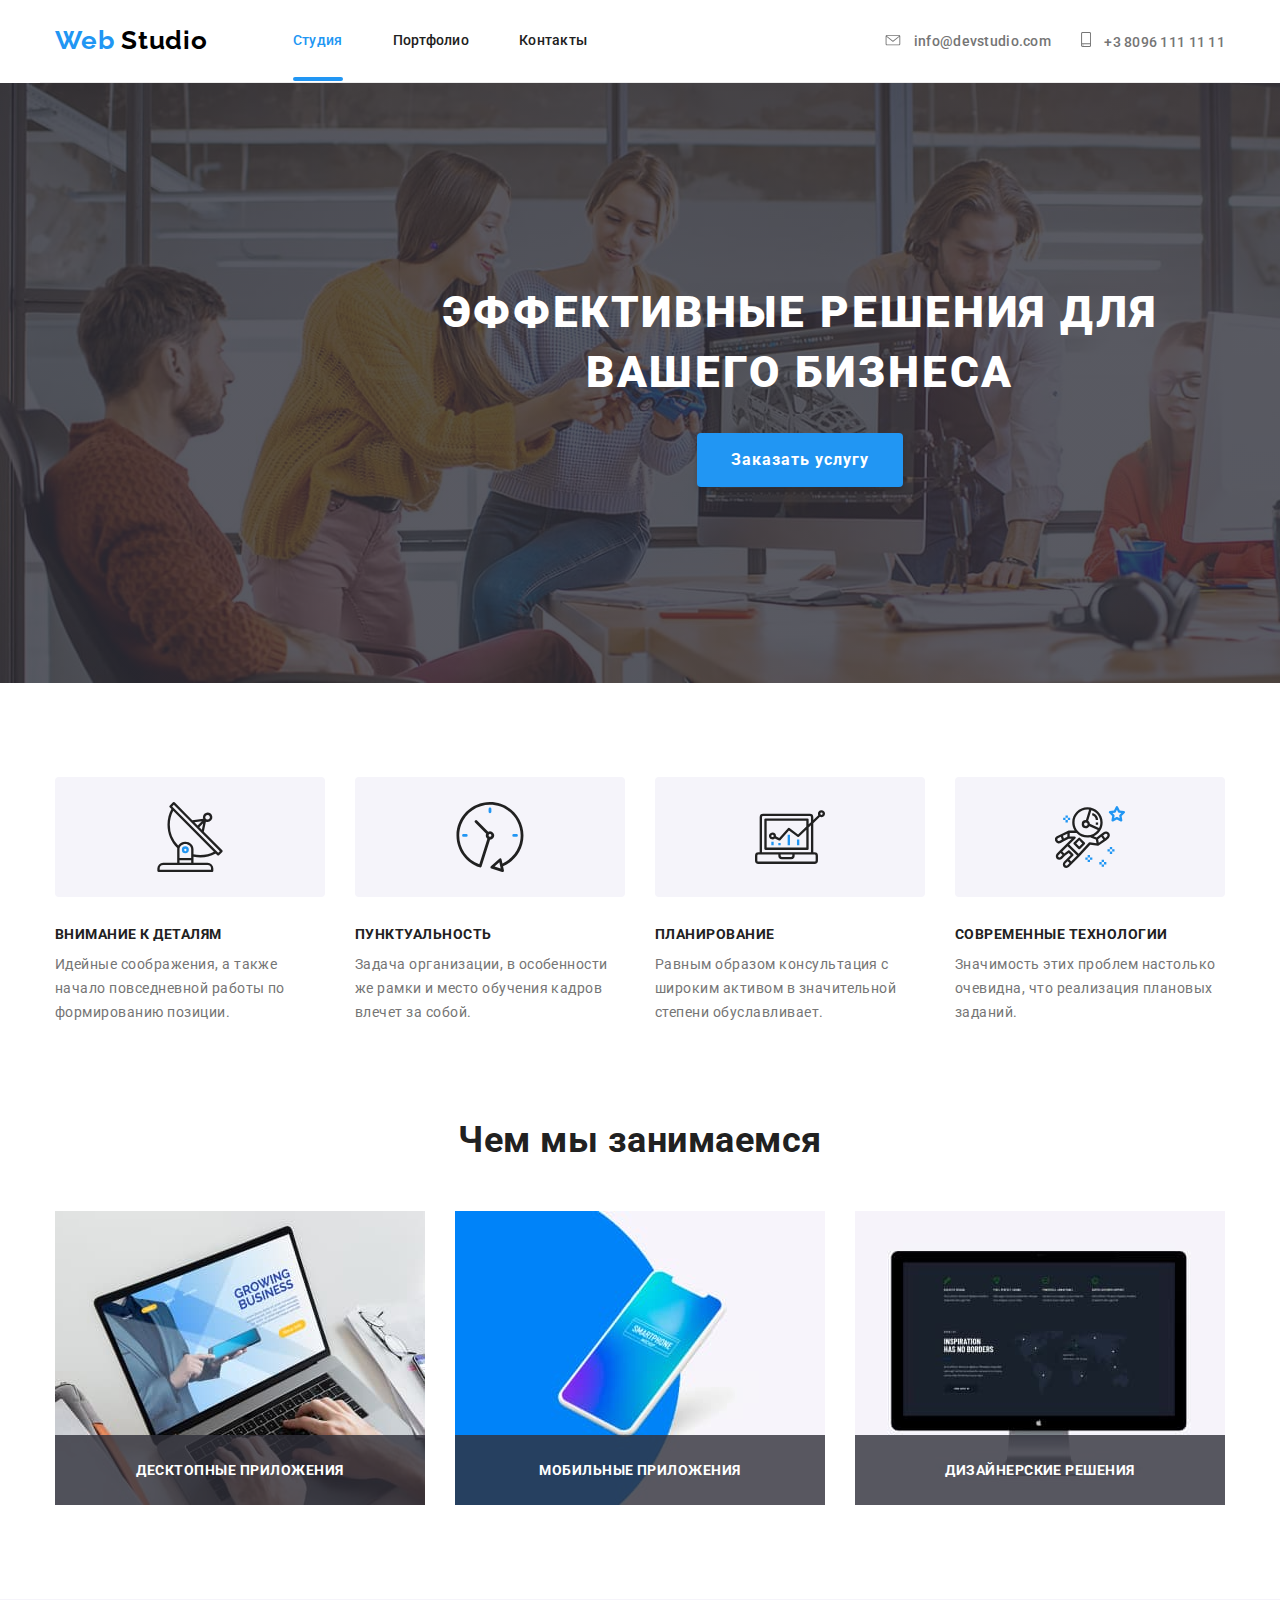
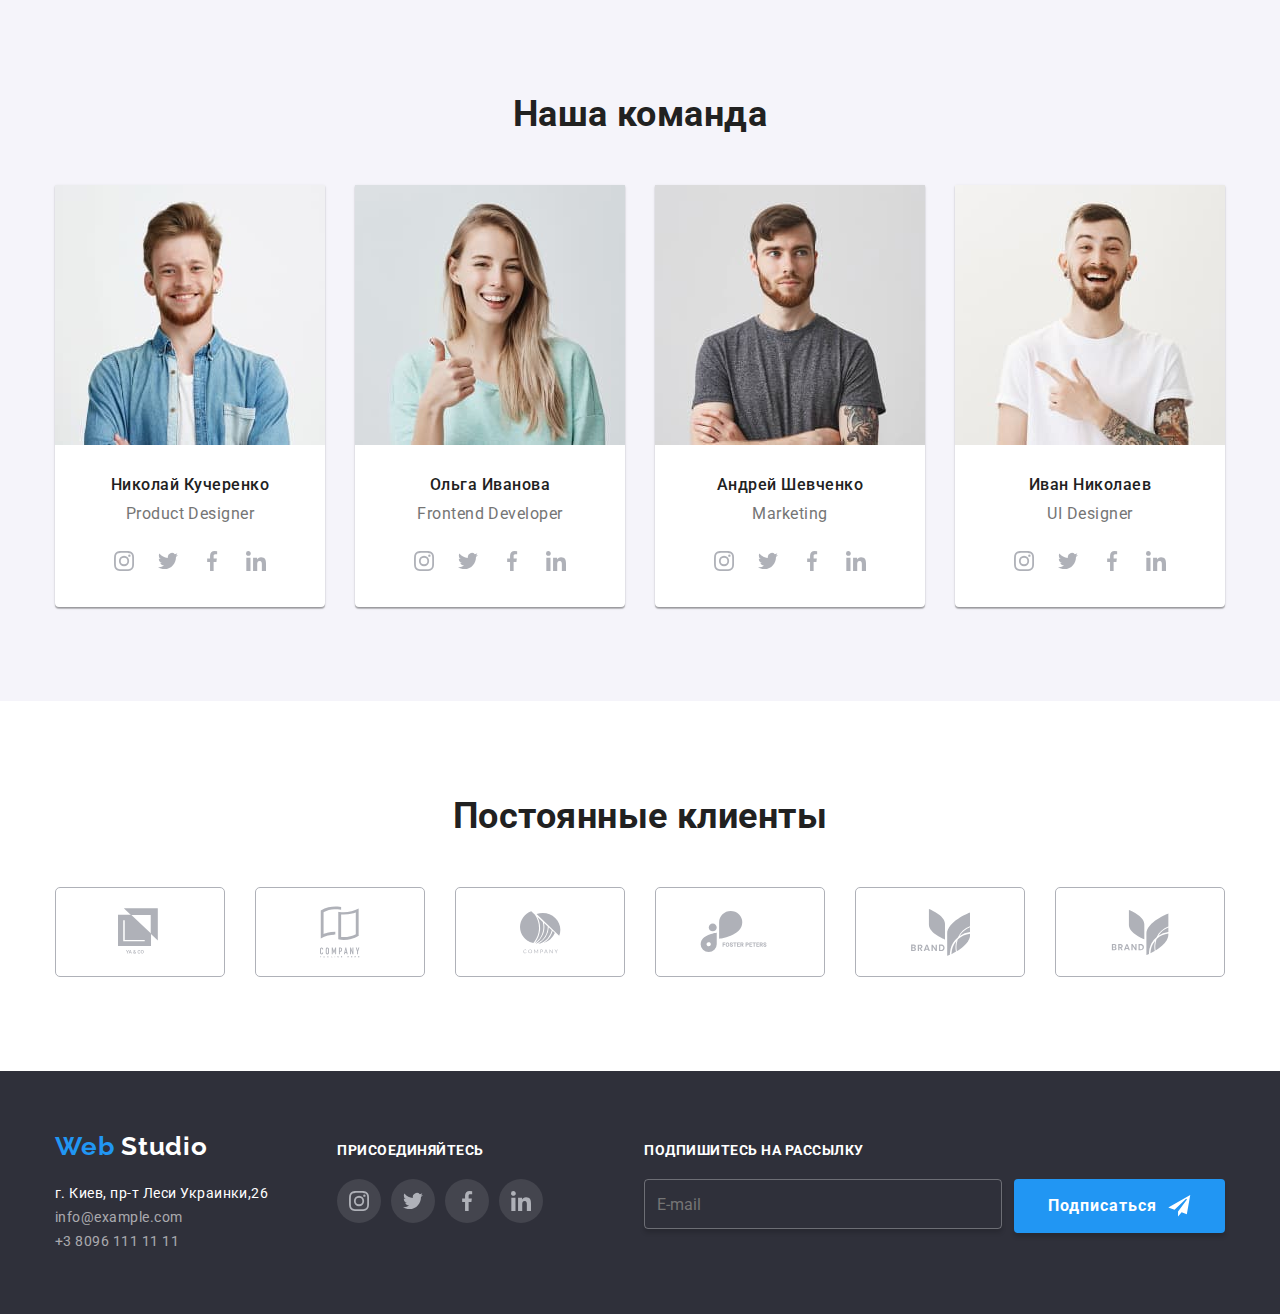
==== index.html @ b3696ab0 "first" ====
<!DOCTYPE html>
<html lang="ru">
  <head>
    <meta charset="UTF-8" />
    <meta name="viewport" content="width=device-width, initial-scale=1.0" />
    <title>Web Studio</title>
    <link
      href="https://fonts.googleapis.com/css2?family=Raleway:wght@700&family=Roboto:wght@400;500;700;900&display=swap"
      rel="stylesheet"
    />
    <link
      rel="stylesheet"
      href="https://cdnjs.cloudflare.com/ajax/libs/modern-normalize/0.6.0/modern-normalize.min.css"
    />
    <link rel="stylesheet" href="./css/main.min.css" />
  </head>
  <body class="page">
    <!--Header-->
    <header>
      <div class="header">
        <nav class="main-nav">
          <a href="./" class="logo">
            <span class="logo-blue">Web</span>
            <span class="logo-black">Studio</span></a
          >
          <ul class="site-nav">
            <li class="item">
              <a href="./index.html" class="link current">Студия</a>
            </li>
            <li class="item">
              <a href="./portfolio.html" class="link">Портфолио</a>
            </li>
            <li class="item"><a href="" class="link">Контакты</a></li>
          </ul>
        </nav>
        <ul class="auth-nav">
          <li class="item">
            <a href="mailto:info@devstudio.com" class="link">
              <svg class="icon-nav" width="16px" height="11px">
                <use href="./img/sprite.svg#envelope"></use>
              </svg>
              info@devstudio.com
            </a>
          </li>

          <li class="item">
            <a href="tel:+380961111111" class="link">
              <svg class="icon-nav" width="10" height="15">
                <use href="./img/sprite.svg#smartphone"></use>
              </svg>
              +3 8096 111 11 11</a
            >
          </li>
        </ul>
      </div>
    </header>
    <main>
      <!--Hero-->
      <div class="overlay">
        <section class="hero">
          <h1 class="hero-title">Эффективные решения для вашего бизнеса</h1>
          <button data-modal-open class="button button-hero">
            Заказать услугу
          </button>
        </section>
      </div>
      <!--модальное окно-->
      <div class="backdrop is-hidden" data-modal>
        <div class="modal">
          <button data-modal-close type="button" class="close">
            <svg width="18px" height="18px">
              <use href="./img/sprite.svg#close"
            </svg>
          </button>

          <p class="form-header">Оставьте свои данные, мы вам перезвоним</p>
          <form action="">
            <ul class="modal-form">
              <li class="form-field">
                <input
                  type="text"
                  name="name"
                  id="name"
                  class="form-input"
                  placeholder=" "
                />
                <label for="name" class="form-label"> Имя</label>

                <svg width="18" height="18" class="form-icon">
                  <use href="./img/sprite.svg#person"></use>
                </svg>
              </li>

              <li class="form-field">
                <input
                  type="tel"
                  name="telephone"
                  class="form-input"
                  id="telephone"
                  placeholder=" "
                />
                <label for="telephone" class="form-label"> Телефон</label>
                <svg width="18" height="18" class="form-icon">
                  <use href="./img/sprite.svg#phone"></use>
                </svg>
              </li>

              <li class="form-field">
                <input
                  type="email"
                  name="email"
                  class="form-input"
                  id="email"
                  placeholder=" "
                />
                <label for="email" class="form-label"> Почта</label>
                <svg width="18" height="18" class="form-icon">
                  <use href="./img/sprite.svg#email"></use>
                </svg>
              </li>

              <li class="form-field bottom">
                <textarea
                  name="comment"
                  id="comment"
                  cols="30"
                  rows="10"
                  class="form-comment"
                  placeholder=" "
                ></textarea>
                <label for="comment" class="form-label comment"
                  >Комментарий</label
                >
              </li>
              <li class="form-field bottom">
                <input
                  class="checkbox visually-hidden"
                  type="checkbox"
                  name="agreement"
                  value="agreement"
                  id="agreement"
                />
                <label for="agreement" class="agreement"
                  ><span class="agreement-text">
                    Соглашаюсь с рассылкой и принимаю
                    <a href="" class="modal-link"> Условия договора</a>
                  </span></label
                >
              </li>
            </ul>

            <button type="submit" class="button modal-submit">Отправить</button>
          </form>
        </div>
      </div>

      <!--Features-->
      <section class="section no-padding-bottom">
        <div class="container">
          <h2 class="section-title visually-hidden">Наши особенности</h2>
          <ul class="features">
            <li class="features-item">
              <div class="icon-features">
                <svg width="70" height="70">
                  <use href="./img/sprite.svg#antenna"></use>
                </svg>
              </div>

              <h3 class="features-title">Внимание к деталям</h3>
              <p class="text">
                Идейные соображения, а также начало повседневной работы по
                формированию позиции.
              </p>
            </li>
            <li class="features-item">
              <div class="icon-features">
                <svg width="70" height="70">
                  <use href="./img/sprite.svg#clock"></use>
                </svg>
              </div>

              <h3 class="features-title">Пунктуальность</h3>
              <p class="text">
                Задача организации, в особенности же рамки и место обучения
                кадров влечет за собой.
              </p>
            </li>
            <li class="features-item">
              <div class="icon-features">
                <svg width="70" height="70">
                  <use href="./img/sprite.svg#diagram"></use>
                </svg>
              </div>

              <h3 class="features-title">Планирование</h3>
              <p class="text">
                Равным образом консультация с широким активом в значительной
                степени обуславливает.
              </p>
            </li>
            <li class="features-item">
              <div class="icon-features">
                <svg width="70" height="70">
                  <use href="./img/sprite.svg#astronaut"></use>
                </svg>
              </div>

              <h3 class="features-title">Современные технологии</h3>
              <p class="text">
                Значимость этих проблем настолько очевидна, что реализация
                плановых заданий.
              </p>
            </li>
          </ul>
        </div>
      </section>
      <!--Чем мы занимаемся-->
      <section class="section project-section">
        <div class="container">
          <h2 class="section-title project-section">Чем мы занимаемся</h2>
          <ul class="projects">
            <li class="item example">
              <a class="none" href="">
                <img
                  class="img"
                  src="./img/desctop-apps.jpg"
                  alt="Ноутбук"
                  width="370"
                />
                <p class="description">Десктопные приложения</p>
              </a>
            </li>
            <li class="item example">
              <a class="none" href="">
                <img
                  class="img"
                  src="./img/mobile-apps.jpg"
                  alt="Мобильный телефон"
                  width="370"
                />
                <p class="description">Мобильные приложения</p>
              </a>
            </li>
            <li class="item example">
              <a class="none" href="">
                <img
                  class="img"
                  src="./img/design.jpg"
                  alt="Монитор"
                  width="370"
                />
                <p class="description">Дизайнерские решения</p>
              </a>
            </li>
          </ul>
        </div>
      </section>
      <!--наша команда-->
      <section class="section sec-bg-color">
        <div class="container">
          <h2 class="section-title">Наша команда</h2>
          <ul class="team">
            <!--Николай Кучеренко-->
            <li class="item team-card">
              <img
                class="img"
                src="./img/john-smith.jpg"
                alt="фото Николая Кучеренко"
                width="270"
              />
              <div class="content">
                <h3 class="section-subtitle">Николай Кучеренко</h3>
                <p class="section-text">Product Designer</p>
                <ul class="social-networks">
                  <li>
                    <a href="" aria-label="Instafram link" class="icon-bg">
                      <svg class="icon-social-networks" width="20" height="20">
                        <use href="./img/sprite.svg#instagram"></use>
                      </svg>
                    </a>
                  </li>
                  <li>
                    <a href="" aria-label="Twitter link" class="icon-bg">
                      <svg class="icon-social-networks">
                        <use href="./img/sprite.svg#twitter"></use>
                      </svg>
                    </a>
                  </li>
                  <li>
                    <a href="" aria-label="Twitter link" class="icon-bg">
                      <svg class="icon-social-networks">
                        <use href="./img/sprite.svg#facebook"></use>
                      </svg>
                    </a>
                  </li>
                  <li>
                    <a href="" aria-label="Twitter link" class="icon-bg">
                      <svg class="icon-social-networks">
                        <use href="./img/sprite.svg#linkedin"></use>
                      </svg>
                    </a>
                  </li>
                </ul>
              </div>
            </li>
            <!--Ольга Иванова-->
            <li class="item team-card">
              <img
                class="img"
                src="./img/marta-srewart.jpg"
                alt="фото Ольги Ивановой"
                width="270"
              />
              <div class="content">
                <h3 class="section-subtitle">Ольга Иванова</h3>
                <p class="section-text">Frontend Developer</p>
                <ul class="social-networks">
                  <li>
                    <a href="" aria-label="Instafram link" class="icon-bg">
                      <svg class="icon-social-networks" width="20" height="20">
                        <use href="./img/sprite.svg#instagram"></use>
                      </svg>
                    </a>
                  </li>
                  <li>
                    <a href="" aria-label="Twitter link" class="icon-bg">
                      <svg class="icon-social-networks">
                        <use href="./img/sprite.svg#twitter"></use>
                      </svg>
                    </a>
                  </li>
                  <li>
                    <a href="" aria-label="Twitter link" class="icon-bg">
                      <svg class="icon-social-networks">
                        <use href="./img/sprite.svg#facebook"></use>
                      </svg>
                    </a>
                  </li>
                  <li>
                    <a href="" aria-label="Twitter link" class="icon-bg">
                      <svg class="icon-social-networks">
                        <use href="./img/sprite.svg#linkedin"></use>
                      </svg>
                    </a>
                  </li>
                </ul>
              </div>
            </li>
            <!--Андрей Шевченко-->
            <li class="item team-card">
              <img
                class="img"
                src="./img/robert-jakis.jpg"
                alt="фото Андрея Шевченко"
                width="270"
              />
              <div class="content">
                <h3 class="section-subtitle">Андрей Шевченко</h3>
                <p class="section-text">Marketing</p>
                <ul class="social-networks">
                  <li>
                    <a href="" aria-label="Instafram link" class="icon-bg">
                      <svg class="icon-social-networks" width="20" height="20">
                        <use href="./img/sprite.svg#instagram"></use>
                      </svg>
                    </a>
                  </li>
                  <li>
                    <a href="" aria-label="Twitter link" class="icon-bg">
                      <svg class="icon-social-networks">
                        <use href="./img/sprite.svg#twitter"></use>
                      </svg>
                    </a>
                  </li>
                  <li>
                    <a href="" aria-label="Twitter link" class="icon-bg">
                      <svg class="icon-social-networks">
                        <use href="./img/sprite.svg#facebook"></use>
                      </svg>
                    </a>
                  </li>
                  <li>
                    <a href="" aria-label="Twitter link" class="icon-bg">
                      <svg class="icon-social-networks">
                        <use href="./img/sprite.svg#linkedin"></use>
                      </svg>
                    </a>
                  </li>
                </ul>
              </div>
            </li>
            <!--Иван Николаев-->
            <li class="item team-card">
              <img
                class="img"
                src="./img/martin-doe.jpg"
                alt="фото Ивана Николаева"
                width="270"
              />
              <div class="content">
                <h3 class="section-subtitle">Иван Николаев</h3>
                <p class="section-text">UI Designer</p>
                <ul class="social-networks">
                  <li>
                    <a href="" aria-label="Instafram link" class="icon-bg">
                      <svg class="icon-social-networks" width="20" height="20">
                        <use href="./img/sprite.svg#instagram"></use>
                      </svg>
                    </a>
                  </li>
                  <li>
                    <a href="" aria-label="Twitter link" class="icon-bg">
                      <svg class="icon-social-networks">
                        <use href="./img/sprite.svg#twitter"></use>
                      </svg>
                    </a>
                  </li>
                  <li>
                    <a href="" aria-label="Twitter link" class="icon-bg">
                      <svg class="icon-social-networks">
                        <use href="./img/sprite.svg#facebook"></use>
                      </svg>
                    </a>
                  </li>
                  <li>
                    <a href="" aria-label="Twitter link" class="icon-bg">
                      <svg class="icon-social-networks">
                        <use href="./img/sprite.svg#linkedin"></use>
                      </svg>
                    </a>
                  </li>
                </ul>
              </div>
            </li>
          </ul>
        </div>
      </section>
      <!--Постоянные клиенты-->
      <section class="section">
        <div class="container">
          <h2 class="section-title">Постоянные клиенты</h2>
          <ul class="clients">
            <li class="client-logo">
              <a href="" class="item">
                <svg class="icon-client" width="44" height="49">
                  <use href="./img/sprite.svg#client1"></use>
                </svg>
              </a>
            </li>
            <li class="client-logo">
              <a href="" class="item">
                <svg class="icon-client" width="40" height="52">
                  <use href="./img/sprite.svg#client2"></use>
                </svg>
              </a>
            </li>
            <li class="client-logo">
              <a href="" class="item">
                <svg class="icon-client" width="41" height="43">
                  <use href="./img/sprite.svg#client3"></use>
                </svg>
              </a>
            </li>
            <li class="client-logo">
              <a href="" class="item">
                <svg class="icon-client" width="80" height="42">
                  <use href="./img/sprite.svg#client4"></use>
                </svg>
              </a>
            </li>
            <li class="client-logo">
              <a href="" class="item">
                <svg class="icon-client" width="59" height="47">
                  <use href="./img/sprite.svg#client5"></use>
                </svg>
              </a>
            </li>
            <li class="client-logo">
              <a href="" class="item">
                <svg class="icon-client" width="88" height="45">
                  <use href="./img/sprite.svg#client5"></use>
                </svg>
              </a>
            </li>
          </ul>
        </div>
      </section>
    </main>
    <!-- Footer -->
    <footer class="footer">
      <div class="footer-content">
        <ul class="list">
          <li>
            <a class="logo none footer-logo" href="./">
              <span class="logo-blue">Web</span>
              <span class="logo-white">Studio</span></a
            >
          </li>
          <li>
            <address class="address">г. Киев, пр-т Леси Украинки,26</address>
          </li>
          <li>
            <a href="mailto:info@example.com" class="link-in-footer"
              >info@example.com</a
            >
          </li>
          <li>
            <a href="tel:+380961111111" class="link-in-footer"
              >+3 8096 111 11 11</a
            >
          </li>
        </ul>

        <ul class="join">
          <li><b class="footer-list-title">Присоединяйтесь</b></li>
          <li>
            <ul class="social-networks">
              <li>
                <a href="" aria-label="Instafram link" class="icon-bg-footer">
                  <svg class="icon-social-networks" width="20" height="20">
                    <use href="./img/sprite.svg#instagram"></use>
                  </svg>
                </a>
              </li>
              <li>
                <a href="" aria-label="Twitter link" class="icon-bg-footer">
                  <svg class="icon-social-networks">
                    <use href="./img/sprite.svg#twitter"></use>
                  </svg>
                </a>
              </li>
              <li>
                <a href="" aria-label="Twitter link" class="icon-bg-footer">
                  <svg class="icon-social-networks">
                    <use href="./img/sprite.svg#facebook"></use>
                  </svg>
                </a>
              </li>
              <li>
                <a href="" aria-label="Twitter link" class="icon-bg-footer">
                  <svg class="icon-social-networks">
                    <use href="./img/sprite.svg#linkedin"></use>
                  </svg>
                </a>
              </li>
            </ul>
          </li>
        </ul>

        <div class="subscription">
          <b class="footer-list-title">Подпишитесь на рассылку</b>

          <form action="" class="sub-field">
            <input
              type="email"
              name="email"
              placeholder="E-mail"
              class="email"
            />
            <button type="submit" class="button send">
              Подписаться
              <svg width="24" height="24" class="icon-send">
                <use href="./img/sprite.svg#send"></use>
              </svg>
            </button>
          </form>
        </div>
      </div>
      <!-- <div class="container">
        <p class="copyright">2020 &verbar; Developed by GoIT Students</p>
      </div> -->
    </footer>

    <script src="./js/modal.js"></script>
  </body>
</html>
---- css/main.min.css ----
.visually-hidden{position:absolute;width:1px;height:1px;margin:-1px;border:0;padding:0;clip:rect(0 0 0 0);overflow:hidden}.auth-nav,.join,.features,.projects,.team,.social-networks,.clients{margin:0;padding:0;list-style:none}.container,.header,.footer-content{width:1200px;margin-left:auto;margin-right:auto;padding-left:15px;padding-right:15px}.page{background-color:#fff;color:#757575;font-family:Roboto, sans-serif;letter-spacing:0.03em;overflow-x:hidden}.section.sec-bg-color{background-color:#f5f4fa}.img{display:block;max-width:100%;height:auto}.none{text-decoration:none}.list{margin:0;padding:0;list-style:none}.logo,.footer-logo{--color1: #2196f3;--color2: #ffffff;--color3: #000000}.logo{display:block;margin-top:24px;margin-bottom:24px;font-family:Raleway, sans-serif;font-weight:700;font-size:26px;line-height:1.2;letter-spacing:0.03em;text-decoration:none;-webkit-transition:color 250ms cubic-bezier(0.4, 0, 0.2, 1);transition:color 250ms cubic-bezier(0.4, 0, 0.2, 1)}.logo:hover,.logo:focus{--color1: #000000;--color3: #2196f3}.footer-logo{margin-top:0;padding-top:0;padding-bottom:0px;margin-bottom:20px}.footer-logo:hover,.footer-logo:focus{--color1: #ffffff;--color2: #2196f3}.logo-blue{color:var(--color1)}.logo-black{color:var(--color3)}.logo-white{color:var(--color2)}.header{display:-webkit-box;display:-ms-flexbox;display:flex;border-bottom:1px solid #ececec}.main-nav{display:-webkit-box;display:-ms-flexbox;display:flex;-webkit-box-align:center;-ms-flex-align:center;align-items:center}.site-nav{display:-webkit-box;display:-ms-flexbox;display:flex;list-style:none;margin-left:85px;margin-top:0px;margin-bottom:0px;padding-left:0;-webkit-transition:color 250ms cubic-bezier(0.4, 0, 0.2, 1);transition:color 250ms cubic-bezier(0.4, 0, 0.2, 1)}.site-nav .item+.item{margin-left:50px}.site-nav .link{display:block;padding-top:32px;padding-bottom:32px;color:#212121;font-weight:500;font-size:14px;line-height:1.14;letter-spacing:0.02em;text-decoration:none;cursor:pointer}.site-nav .link:hover,.site-nav .link:focus{color:#2196f3}.site-nav .link.current{position:relative;color:#2196f3}.site-nav .link.current::after{content:"";position:absolute;bottom:0;left:0;width:100%;height:4px;border-radius:2px;background-color:#2196f3}.auth-nav{display:-webkit-box;display:-ms-flexbox;display:flex;margin-left:auto;-webkit-transition:color 250ms cubic-bezier(0.4, 0, 0.2, 1);transition:color 250ms cubic-bezier(0.4, 0, 0.2, 1)}.auth-nav .item+.item{margin-left:30px}.auth-nav .item{display:-webkit-box;display:-ms-flexbox;display:flex;-webkit-box-align:center;-ms-flex-align:center;align-items:center}.auth-nav .link{display:block;padding-top:32px;padding-bottom:32px;color:#757575;font-weight:500;font-size:14px;line-height:1.14x;letter-spacing:0.02em;text-decoration:none}.auth-nav .link:hover,.auth-nav .link:focus{color:#2196f3}.icon-nav{margin-right:10px;fill:currentColor}.icon-nav:hover,.icon-nav:focus{color:#2196f3}.section{padding-bottom:94px;padding-top:94px}.section-title{margin-top:0;margin-bottom:0;margin-bottom:50px;color:#212121;font-weight:700;font-size:36px;line-height:1.17;text-align:center}.section.no-padding-bottom{padding-bottom:0}.footer-content{display:-webkit-box;display:-ms-flexbox;display:flex;-webkit-box-align:baseline;-ms-flex-align:baseline;align-items:baseline;padding-top:60px;padding-bottom:60px}.join{margin-left:69px}.subscription{margin-left:auto}.footer{background-color:#2f303a}.address{color:#fff;font-size:14px;line-height:1.71;font-style:inherit}.link-in-footer{color:rgba(255,255,255,0.6);font-size:14px;line-height:1.71;text-decoration:none}.link-in-footer:hover,.link-in-footer:focus{color:#2196f3}.footer-list-title{display:block;margin-bottom:20px;color:#fff;font-weight:700;font-size:14px;line-height:1.14;text-transform:uppercase}.email{display:block;width:358px;height:50px;padding:18px 12px;margin-right:12px;text-decoration:none;color:rgba(255,255,255,0.6);font-family:Roboto;font-size:16px;line-height:1.87;border:1px solid rgba(255,255,255,0.3);background-color:inherit;-webkit-box-shadow:0px 4px 4px rgba(0,0,0,0.15);box-shadow:0px 4px 4px rgba(0,0,0,0.15);border-radius:4px}.sub-field{display:-webkit-box;display:-ms-flexbox;display:flex;-webkit-box-orient:horizontal;-webkit-box-direction:normal;-ms-flex-direction:row;flex-direction:row}.icon-send{fill:currentColor;margin-left:10px}.hero{width:775px;text-align:center;margin-left:auto;margin-right:auto}.hero-title{margin-top:0;margin-bottom:30px;padding-top:200px;color:#fff;font-weight:900;font-size:44px;line-height:1.36;letter-spacing:0.06em;text-transform:uppercase}.overlay{min-width:1600px;height:600px;margin-left:auto;margin-right:auto;background-color:gray;background-image:-webkit-gradient(linear, left top, left bottom, from(rgba(47,48,58,0.8)), to(rgba(47,48,58,0.8))),url(../img/header.jpg);background-image:linear-gradient(rgba(47,48,58,0.8), rgba(47,48,58,0.8)),url(../img/header.jpg);background-repeat:no-repeat;background-position:center;background-size:cover}.button{display:inline-block;border-radius:4px;padding:10px 32px;min-width:200px;color:#fff;background-color:#2196f3;-webkit-box-shadow:0px 4px 4px rgba(0,0,0,0.15);box-shadow:0px 4px 4px rgba(0,0,0,0.15);font-weight:700;font-size:16px;line-height:1.87;text-align:center;letter-spacing:0.06em;text-decoration:none;cursor:pointer;border-color:transparent;-webkit-transition:color 250ms cubic-bezier(0.4, 0, 0.2, 1);transition:color 250ms cubic-bezier(0.4, 0, 0.2, 1);-webkit-transition:background-color 250ms cubic-bezier(0.4, 0, 0.2, 1);transition:background-color 250ms cubic-bezier(0.4, 0, 0.2, 1)}.button:hover,.button:focus{color:#2196f3;background-color:#fff}.button.send{display:-webkit-box;display:-ms-flexbox;display:flex;-webkit-box-align:center;-ms-flex-align:center;align-items:center}.button-portfolio{display:inline-block;font-weight:500;font-size:16px;line-height:1.16;padding:6px 22px;min-width:73px;text-align:center;cursor:pointer;border:transparent;border-radius:4px;outline:none;-webkit-transition:color 250ms cubic-bezier(0.4, 0, 0.2, 1);transition:color 250ms cubic-bezier(0.4, 0, 0.2, 1);-webkit-transition:background-color 250ms cubic-bezier(0.4, 0, 0.2, 1);transition:background-color 250ms cubic-bezier(0.4, 0, 0.2, 1)}.button-portfolio:hover,.button-portfolio:focus{background-color:#2196f3;color:#fff}.backdrop{position:fixed;top:0;left:0;width:100%;height:100%;background-color:rgba(0,0,0,0.2);opacity:1;-webkit-transition:opacity 250ms cubic-bezier(0.4, 0, 0.2, 1);transition:opacity 250ms cubic-bezier(0.4, 0, 0.2, 1)}.backdrop.is-hidden{opacity:0;pointer-events:none}.backdrop.is-hidden .modal{-webkit-transform:translate(-50%, -50%) scale(0.1);transform:translate(-50%, -50%) scale(0.1)}.modal{position:absolute;top:50%;left:50%;z-index:999;min-height:581px;min-width:528px;background-color:#ffffff;-webkit-box-shadow:0px 2px 1px rgba(0,0,0,0.2),0px 1px 1px rgba(0,0,0,0.14),0px 1px 3px rgba(0,0,0,0.12);box-shadow:0px 2px 1px rgba(0,0,0,0.2),0px 1px 1px rgba(0,0,0,0.14),0px 1px 3px rgba(0,0,0,0.12);border-radius:4px;-webkit-transform:translate(-50%, -50%) scale(1);transform:translate(-50%, -50%) scale(1);-webkit-transition:-webkit-transform 250ms cubic-bezier(0.4, 0, 0.2, 1);transition:-webkit-transform 250ms cubic-bezier(0.4, 0, 0.2, 1);transition:transform 250ms cubic-bezier(0.4, 0, 0.2, 1);transition:transform 250ms cubic-bezier(0.4, 0, 0.2, 1), -webkit-transform 250ms cubic-bezier(0.4, 0, 0.2, 1)}.modal-form{list-style:none;padding:0;margin-bottom:0}.form-header{margin-left:auto;margin-right:auto;margin-top:40px;margin-bottom:30px;font-weight:bold;font-size:20px;line-height:23px;text-align:center;letter-spacing:0.03em;color:#212121}.agreement{font-size:14px;line-height:171%;color:#757575}.modal-link{color:#2196f3}.form-field{position:relative;margin-bottom:28px;margin-left:40px;margin-right:40px}.form-field.bottom{position:relative;margin-bottom:0px;display:-webkit-box;display:-ms-flexbox;display:flex;-webkit-box-pack:center;-ms-flex-pack:center;justify-content:center;-webkit-box-align:center;-ms-flex-align:center;align-items:center}.form-input{width:100%;margin:0;padding-left:42px;border:1px solid rgba(33,33,33,0.2);-webkit-box-sizing:border-box;box-sizing:border-box;border-radius:4px;height:40px}.form-label{position:absolute;top:0;left:0;-webkit-transform:translate(42px, 12px);transform:translate(42px, 12px);-webkit-transition:color 250ms cubic-bezier(0.4, 0, 0.2, 1),-webkit-transform 250ms cubic-bezier(0.4, 0, 0.2, 1);transition:color 250ms cubic-bezier(0.4, 0, 0.2, 1),-webkit-transform 250ms cubic-bezier(0.4, 0, 0.2, 1);transition:color 250ms cubic-bezier(0.4, 0, 0.2, 1),transform 250ms cubic-bezier(0.4, 0, 0.2, 1);transition:color 250ms cubic-bezier(0.4, 0, 0.2, 1),transform 250ms cubic-bezier(0.4, 0, 0.2, 1),-webkit-transform 250ms cubic-bezier(0.4, 0, 0.2, 1)}.form-icon{position:absolute;top:0;left:0;-webkit-transform:translate(16px, 11px);transform:translate(16px, 11px);fill:#212121;-webkit-transition:fill 250ms cubic-bezier(0.4, 0, 0.2, 1);transition:fill 250ms cubic-bezier(0.4, 0, 0.2, 1)}.form-input:focus ~ .form-icon{fill:#2196f3}.form-comment{width:100%;margin:0;margin-bottom:20px;padding:16px 11px;border:1px solid rgba(33,33,33,0.2);-webkit-box-sizing:border-box;box-sizing:border-box;border-radius:4px}.comment{height:120px}.modal-submit{margin-bottom:40px;margin-left:164px;margin-right:164px;margin-top:30px;-webkit-transition:background-color 250ms cubic-bezier(0.4, 0, 0.2, 1),color 250ms cubic-bezier(0.4, 0, 0.2, 1);transition:background-color 250ms cubic-bezier(0.4, 0, 0.2, 1),color 250ms cubic-bezier(0.4, 0, 0.2, 1)}.button.modal-submit:hover{background-color:#188ce8;color:white}.form-input:focus+.form-label,.form-comment:focus+.form-label,.form-input:not(:placeholder-shown)+.form-label,.form-comment:not(:placeholder-shown)+.form-label{-webkit-transform:translate(16px, -19px);transform:translate(16px, -19px);color:#2196f3;fill:#2196f3}.close{fill:#000;position:absolute;-webkit-transform:translate(-8px, 8px);transform:translate(-8px, 8px);top:0;right:0;display:-webkit-box;display:-ms-flexbox;display:flex;-webkit-box-pack:center;-ms-flex-pack:center;justify-content:center;-webkit-box-align:center;-ms-flex-align:center;align-items:center;width:30px;height:30px;border-radius:50%;border:1px solid rgba(0,0,0,0.1);background-color:transparent;-webkit-transition:fill 250ms cubic-bezier(0.4, 0, 0.2, 1);transition:fill 250ms cubic-bezier(0.4, 0, 0.2, 1)}.close:hover{fill:#2196f3}.agreement::after{position:absolute;top:0;left:0;-webkit-transform:translateY(3px);transform:translateY(3px);content:"";display:inline-block;width:16px;height:15px;border:2px solid #212121;border-radius:2px}.checkbox:checked+.agreement::after{border-color:#2196f3;background-color:#2196f3;background-image:url(../img/check.svg);background-clip:contain;background-origin:border-box}.features{display:-webkit-box;display:-ms-flexbox;display:flex}.features-item{margin-right:30px}.features :last-child{margin-right:0}.features img{display:inline-block;margin-bottom:30px}.features-title{margin-top:0;margin-bottom:10px;color:#212121;font-weight:700;font-size:14px;line-height:1.14;text-transform:uppercase}.text{margin-top:0;margin-bottom:0;font-size:14px;line-height:1.71}.icon-features{display:-webkit-box;display:-ms-flexbox;display:flex;-webkit-box-align:center;-ms-flex-align:center;align-items:center;-webkit-box-pack:center;-ms-flex-pack:center;justify-content:center;width:270px;height:120px;margin-bottom:30px;margin-right:0;background-color:#f5f4fa;border-radius:4px}.item.example{position:relative;z-index:-1}.projects{display:-webkit-box;display:-ms-flexbox;display:flex}.projects>.item{position:relative;margin-right:30px}.projects>.item:last-child{margin-right:0}.description{position:absolute;bottom:0;left:0;width:100%;height:70px;display:-webkit-box;display:-ms-flexbox;display:flex;-webkit-box-pack:center;-ms-flex-pack:center;justify-content:center;-webkit-box-align:center;-ms-flex-align:center;align-items:center;margin-top:0;margin-bottom:0;color:#fff;background-color:rgba(47,48,58,0.8);font-weight:700;font-size:14px;line-height:1.14x;text-align:center;text-transform:uppercase}.team{display:-webkit-box;display:-ms-flexbox;display:flex}.team>.item{margin-right:30px;background-color:#fff}.team>.item:last-child{margin-right:0}.team-card{background:#ffffff;-webkit-box-shadow:0px 2px 1px rgba(0,0,0,0.2),0px 1px 1px rgba(0,0,0,0.14),0px 1px 3px rgba(0,0,0,0.12);box-shadow:0px 2px 1px rgba(0,0,0,0.2),0px 1px 1px rgba(0,0,0,0.14),0px 1px 3px rgba(0,0,0,0.12);border-radius:0px 0px 4px 4px}.section-subtitle{margin-right:0;margin-left:0;margin-top:0;margin-bottom:10px;color:#212121;font-weight:500;font-size:16px;line-height:1.19;text-align:center}.section-text{margin-right:0;margin-left:0;margin-top:0;margin-bottom:16px;font-weight:400;font-size:16px;line-height:1.19;text-align:center}.content{padding-top:30px;padding-bottom:24px;padding-left:32px;padding-right:32px}.icon-social-networks{width:20px;height:20px}.social-networks{display:-webkit-box;display:-ms-flexbox;display:flex;-webkit-box-pack:center;-ms-flex-pack:center;justify-content:center}.icon-bg{display:-webkit-box;display:-ms-flexbox;display:flex;-webkit-box-pack:center;-ms-flex-pack:center;justify-content:center;-webkit-box-align:center;-ms-flex-align:center;align-items:center;width:44px;height:44px;border-radius:50%;fill:#afb1b8;-webkit-transition:color 250ms cubic-bezier(0.4, 0, 0.2, 1);transition:color 250ms cubic-bezier(0.4, 0, 0.2, 1);-webkit-transition:background-color 250ms cubic-bezier(0.4, 0, 0.2, 1);transition:background-color 250ms cubic-bezier(0.4, 0, 0.2, 1)}.icon-bg:hover,.icon-bg:focus{background-color:#2196f3;fill:#fff}.social-networks>.icon-bg{margin-right:10px}.social-networks>.icon-bg:last-child{margin-right:0}.icon-bg-footer{display:-webkit-box;display:-ms-flexbox;display:flex;-webkit-box-pack:center;-ms-flex-pack:center;justify-content:center;-webkit-box-align:center;-ms-flex-align:center;align-items:center;width:44px;height:44px;margin-right:10px;border-radius:50%;fill:#afb1b8;background-color:rgba(255,255,255,0.1);-webkit-transition:color 250ms cubic-bezier(0.4, 0, 0.2, 1);transition:color 250ms cubic-bezier(0.4, 0, 0.2, 1);-webkit-transition:background-color 250ms cubic-bezier(0.4, 0, 0.2, 1);transition:background-color 250ms cubic-bezier(0.4, 0, 0.2, 1)}.icon-bg-footer:hover,.icon-bg-footer:focus{background-color:#2196f3;fill:#fff}.clients{display:-webkit-box;display:-ms-flexbox;display:flex}.clients .item{display:-webkit-box;display:-ms-flexbox;display:flex;-webkit-box-align:center;-ms-flex-align:center;align-items:center;-webkit-box-pack:center;-ms-flex-pack:center;justify-content:center;width:170px;height:90px;margin-right:30px;border:1px solid #afb1b8;border-radius:5px;fill:#afb1b8}.clients .item:hover,.clients .item:focus{fill:#2196f3;border:1px solid #2196f3}.clients>.item:last-child{margin-right:0}.icon-client{color:currentColor;-webkit-transition:color 250ms cubic-bezier(0.4, 0, 0.2, 1);transition:color 250ms cubic-bezier(0.4, 0, 0.2, 1)}.icon-client:hover,.icon-client:focus{border:none}.client-logo{-webkit-transition:color 250ms cubic-bezier(0.4, 0, 0.2, 1);transition:color 250ms cubic-bezier(0.4, 0, 0.2, 1)}
/*# sourceMappingURL=main.min.css.map */
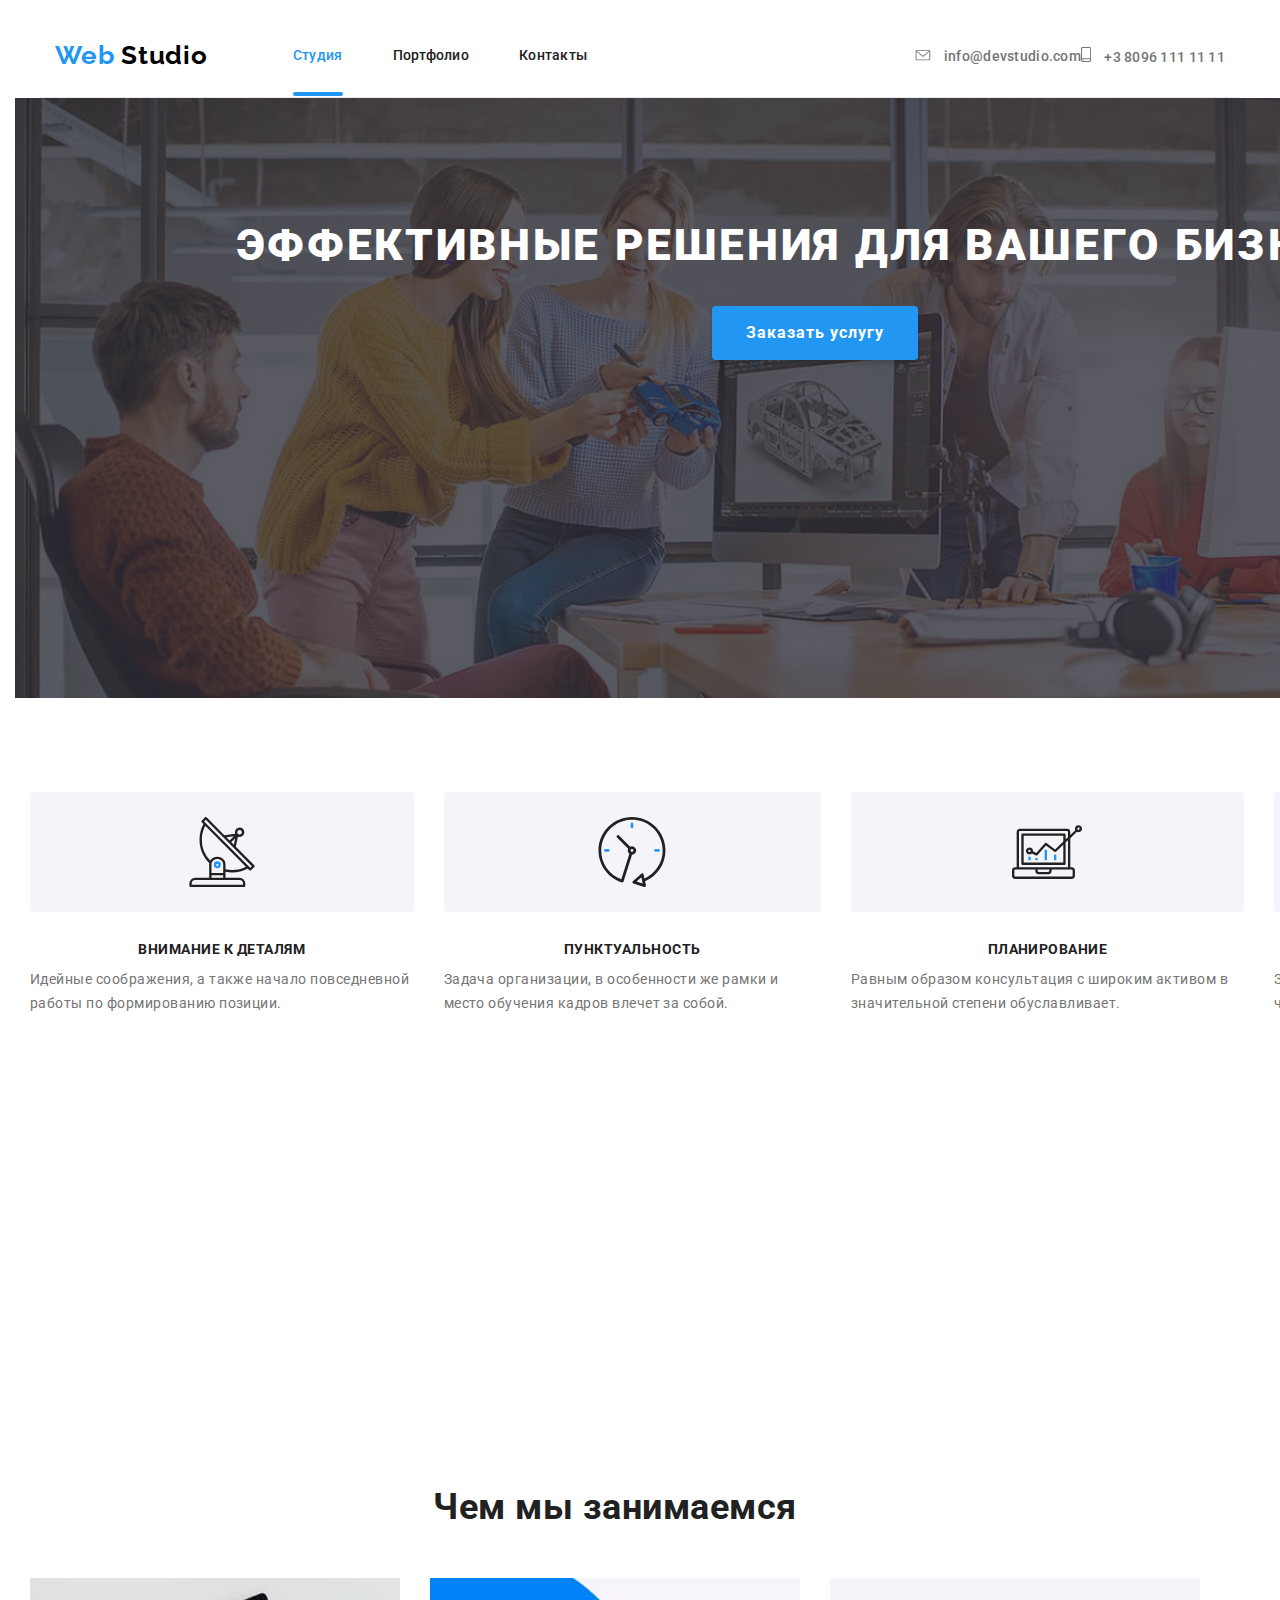
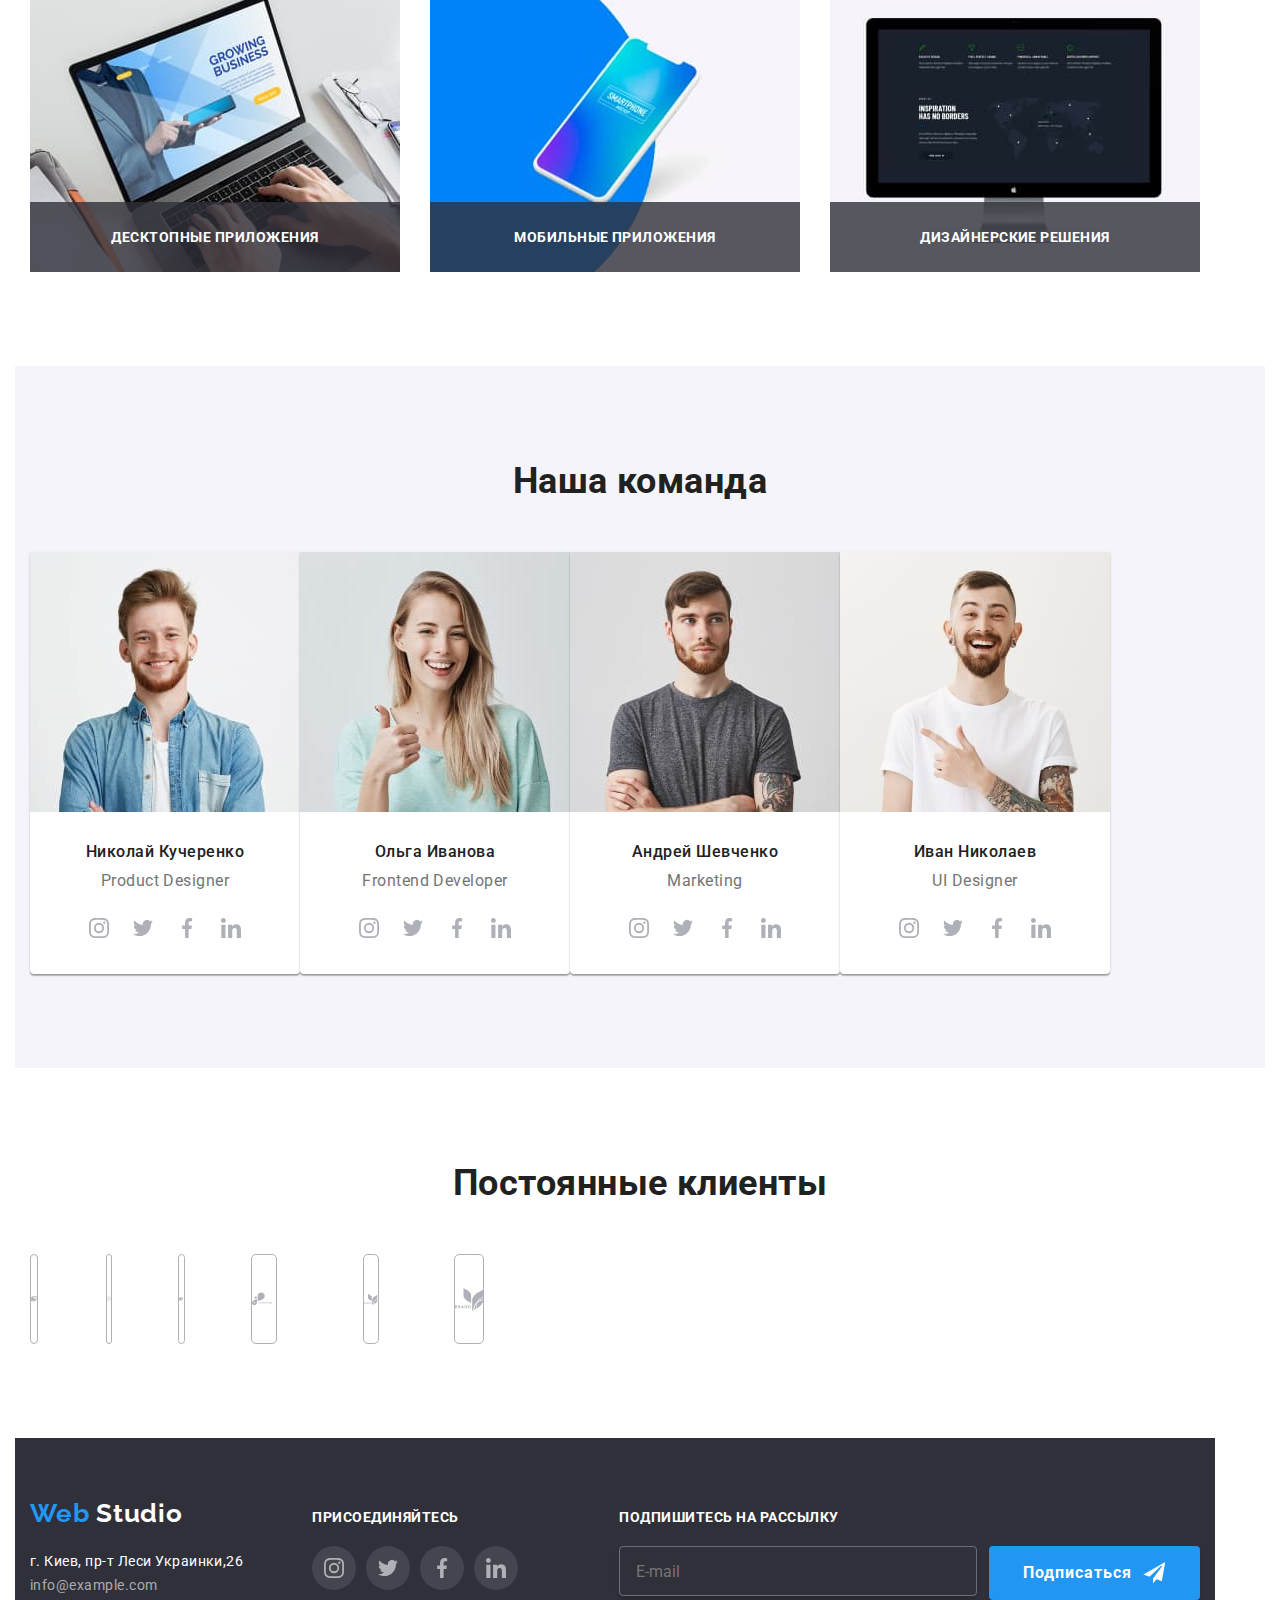
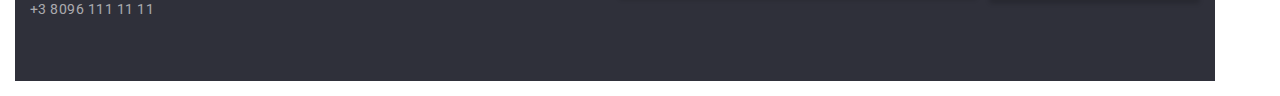
==== commit 511924f6: "first-cake" ====
--- a/index.html
+++ b/index.html
@@ -571,6 +571,7 @@
       </div> -->
     </footer>
 
+    <script src="./js/menu.js"></script>
     <script src="./js/modal.js"></script>
   </body>
 </html>
--- a/css/main.min.css
+++ b/css/main.min.css
@@ -1,2 +1,2 @@
-.visually-hidden{position:absolute;width:1px;height:1px;margin:-1px;border:0;padding:0;clip:rect(0 0 0 0);overflow:hidden}.auth-nav,.join,.features,.projects,.team,.social-networks,.clients{margin:0;padding:0;list-style:none}.container,.header,.footer-content{width:1200px;margin-left:auto;margin-right:auto;padding-left:15px;padding-right:15px}.page{background-color:#fff;color:#757575;font-family:Roboto, sans-serif;letter-spacing:0.03em;overflow-x:hidden}.section.sec-bg-color{background-color:#f5f4fa}.img{display:block;max-width:100%;height:auto}.none{text-decoration:none}.list{margin:0;padding:0;list-style:none}.logo,.footer-logo{--color1: #2196f3;--color2: #ffffff;--color3: #000000}.logo{display:block;margin-top:24px;margin-bottom:24px;font-family:Raleway, sans-serif;font-weight:700;font-size:26px;line-height:1.2;letter-spacing:0.03em;text-decoration:none;-webkit-transition:color 250ms cubic-bezier(0.4, 0, 0.2, 1);transition:color 250ms cubic-bezier(0.4, 0, 0.2, 1)}.logo:hover,.logo:focus{--color1: #000000;--color3: #2196f3}.footer-logo{margin-top:0;padding-top:0;padding-bottom:0px;margin-bottom:20px}.footer-logo:hover,.footer-logo:focus{--color1: #ffffff;--color2: #2196f3}.logo-blue{color:var(--color1)}.logo-black{color:var(--color3)}.logo-white{color:var(--color2)}.header{display:-webkit-box;display:-ms-flexbox;display:flex;border-bottom:1px solid #ececec}.main-nav{display:-webkit-box;display:-ms-flexbox;display:flex;-webkit-box-align:center;-ms-flex-align:center;align-items:center}.site-nav{display:-webkit-box;display:-ms-flexbox;display:flex;list-style:none;margin-left:85px;margin-top:0px;margin-bottom:0px;padding-left:0;-webkit-transition:color 250ms cubic-bezier(0.4, 0, 0.2, 1);transition:color 250ms cubic-bezier(0.4, 0, 0.2, 1)}.site-nav .item+.item{margin-left:50px}.site-nav .link{display:block;padding-top:32px;padding-bottom:32px;color:#212121;font-weight:500;font-size:14px;line-height:1.14;letter-spacing:0.02em;text-decoration:none;cursor:pointer}.site-nav .link:hover,.site-nav .link:focus{color:#2196f3}.site-nav .link.current{position:relative;color:#2196f3}.site-nav .link.current::after{content:"";position:absolute;bottom:0;left:0;width:100%;height:4px;border-radius:2px;background-color:#2196f3}.auth-nav{display:-webkit-box;display:-ms-flexbox;display:flex;margin-left:auto;-webkit-transition:color 250ms cubic-bezier(0.4, 0, 0.2, 1);transition:color 250ms cubic-bezier(0.4, 0, 0.2, 1)}.auth-nav .item+.item{margin-left:30px}.auth-nav .item{display:-webkit-box;display:-ms-flexbox;display:flex;-webkit-box-align:center;-ms-flex-align:center;align-items:center}.auth-nav .link{display:block;padding-top:32px;padding-bottom:32px;color:#757575;font-weight:500;font-size:14px;line-height:1.14x;letter-spacing:0.02em;text-decoration:none}.auth-nav .link:hover,.auth-nav .link:focus{color:#2196f3}.icon-nav{margin-right:10px;fill:currentColor}.icon-nav:hover,.icon-nav:focus{color:#2196f3}.section{padding-bottom:94px;padding-top:94px}.section-title{margin-top:0;margin-bottom:0;margin-bottom:50px;color:#212121;font-weight:700;font-size:36px;line-height:1.17;text-align:center}.section.no-padding-bottom{padding-bottom:0}.footer-content{display:-webkit-box;display:-ms-flexbox;display:flex;-webkit-box-align:baseline;-ms-flex-align:baseline;align-items:baseline;padding-top:60px;padding-bottom:60px}.join{margin-left:69px}.subscription{margin-left:auto}.footer{background-color:#2f303a}.address{color:#fff;font-size:14px;line-height:1.71;font-style:inherit}.link-in-footer{color:rgba(255,255,255,0.6);font-size:14px;line-height:1.71;text-decoration:none}.link-in-footer:hover,.link-in-footer:focus{color:#2196f3}.footer-list-title{display:block;margin-bottom:20px;color:#fff;font-weight:700;font-size:14px;line-height:1.14;text-transform:uppercase}.email{display:block;width:358px;height:50px;padding:18px 12px;margin-right:12px;text-decoration:none;color:rgba(255,255,255,0.6);font-family:Roboto;font-size:16px;line-height:1.87;border:1px solid rgba(255,255,255,0.3);background-color:inherit;-webkit-box-shadow:0px 4px 4px rgba(0,0,0,0.15);box-shadow:0px 4px 4px rgba(0,0,0,0.15);border-radius:4px}.sub-field{display:-webkit-box;display:-ms-flexbox;display:flex;-webkit-box-orient:horizontal;-webkit-box-direction:normal;-ms-flex-direction:row;flex-direction:row}.icon-send{fill:currentColor;margin-left:10px}.hero{width:775px;text-align:center;margin-left:auto;margin-right:auto}.hero-title{margin-top:0;margin-bottom:30px;padding-top:200px;color:#fff;font-weight:900;font-size:44px;line-height:1.36;letter-spacing:0.06em;text-transform:uppercase}.overlay{min-width:1600px;height:600px;margin-left:auto;margin-right:auto;background-color:gray;background-image:-webkit-gradient(linear, left top, left bottom, from(rgba(47,48,58,0.8)), to(rgba(47,48,58,0.8))),url(../img/header.jpg);background-image:linear-gradient(rgba(47,48,58,0.8), rgba(47,48,58,0.8)),url(../img/header.jpg);background-repeat:no-repeat;background-position:center;background-size:cover}.button{display:inline-block;border-radius:4px;padding:10px 32px;min-width:200px;color:#fff;background-color:#2196f3;-webkit-box-shadow:0px 4px 4px rgba(0,0,0,0.15);box-shadow:0px 4px 4px rgba(0,0,0,0.15);font-weight:700;font-size:16px;line-height:1.87;text-align:center;letter-spacing:0.06em;text-decoration:none;cursor:pointer;border-color:transparent;-webkit-transition:color 250ms cubic-bezier(0.4, 0, 0.2, 1);transition:color 250ms cubic-bezier(0.4, 0, 0.2, 1);-webkit-transition:background-color 250ms cubic-bezier(0.4, 0, 0.2, 1);transition:background-color 250ms cubic-bezier(0.4, 0, 0.2, 1)}.button:hover,.button:focus{color:#2196f3;background-color:#fff}.button.send{display:-webkit-box;display:-ms-flexbox;display:flex;-webkit-box-align:center;-ms-flex-align:center;align-items:center}.button-portfolio{display:inline-block;font-weight:500;font-size:16px;line-height:1.16;padding:6px 22px;min-width:73px;text-align:center;cursor:pointer;border:transparent;border-radius:4px;outline:none;-webkit-transition:color 250ms cubic-bezier(0.4, 0, 0.2, 1);transition:color 250ms cubic-bezier(0.4, 0, 0.2, 1);-webkit-transition:background-color 250ms cubic-bezier(0.4, 0, 0.2, 1);transition:background-color 250ms cubic-bezier(0.4, 0, 0.2, 1)}.button-portfolio:hover,.button-portfolio:focus{background-color:#2196f3;color:#fff}.backdrop{position:fixed;top:0;left:0;width:100%;height:100%;background-color:rgba(0,0,0,0.2);opacity:1;-webkit-transition:opacity 250ms cubic-bezier(0.4, 0, 0.2, 1);transition:opacity 250ms cubic-bezier(0.4, 0, 0.2, 1)}.backdrop.is-hidden{opacity:0;pointer-events:none}.backdrop.is-hidden .modal{-webkit-transform:translate(-50%, -50%) scale(0.1);transform:translate(-50%, -50%) scale(0.1)}.modal{position:absolute;top:50%;left:50%;z-index:999;min-height:581px;min-width:528px;background-color:#ffffff;-webkit-box-shadow:0px 2px 1px rgba(0,0,0,0.2),0px 1px 1px rgba(0,0,0,0.14),0px 1px 3px rgba(0,0,0,0.12);box-shadow:0px 2px 1px rgba(0,0,0,0.2),0px 1px 1px rgba(0,0,0,0.14),0px 1px 3px rgba(0,0,0,0.12);border-radius:4px;-webkit-transform:translate(-50%, -50%) scale(1);transform:translate(-50%, -50%) scale(1);-webkit-transition:-webkit-transform 250ms cubic-bezier(0.4, 0, 0.2, 1);transition:-webkit-transform 250ms cubic-bezier(0.4, 0, 0.2, 1);transition:transform 250ms cubic-bezier(0.4, 0, 0.2, 1);transition:transform 250ms cubic-bezier(0.4, 0, 0.2, 1), -webkit-transform 250ms cubic-bezier(0.4, 0, 0.2, 1)}.modal-form{list-style:none;padding:0;margin-bottom:0}.form-header{margin-left:auto;margin-right:auto;margin-top:40px;margin-bottom:30px;font-weight:bold;font-size:20px;line-height:23px;text-align:center;letter-spacing:0.03em;color:#212121}.agreement{font-size:14px;line-height:171%;color:#757575}.modal-link{color:#2196f3}.form-field{position:relative;margin-bottom:28px;margin-left:40px;margin-right:40px}.form-field.bottom{position:relative;margin-bottom:0px;display:-webkit-box;display:-ms-flexbox;display:flex;-webkit-box-pack:center;-ms-flex-pack:center;justify-content:center;-webkit-box-align:center;-ms-flex-align:center;align-items:center}.form-input{width:100%;margin:0;padding-left:42px;border:1px solid rgba(33,33,33,0.2);-webkit-box-sizing:border-box;box-sizing:border-box;border-radius:4px;height:40px}.form-label{position:absolute;top:0;left:0;-webkit-transform:translate(42px, 12px);transform:translate(42px, 12px);-webkit-transition:color 250ms cubic-bezier(0.4, 0, 0.2, 1),-webkit-transform 250ms cubic-bezier(0.4, 0, 0.2, 1);transition:color 250ms cubic-bezier(0.4, 0, 0.2, 1),-webkit-transform 250ms cubic-bezier(0.4, 0, 0.2, 1);transition:color 250ms cubic-bezier(0.4, 0, 0.2, 1),transform 250ms cubic-bezier(0.4, 0, 0.2, 1);transition:color 250ms cubic-bezier(0.4, 0, 0.2, 1),transform 250ms cubic-bezier(0.4, 0, 0.2, 1),-webkit-transform 250ms cubic-bezier(0.4, 0, 0.2, 1)}.form-icon{position:absolute;top:0;left:0;-webkit-transform:translate(16px, 11px);transform:translate(16px, 11px);fill:#212121;-webkit-transition:fill 250ms cubic-bezier(0.4, 0, 0.2, 1);transition:fill 250ms cubic-bezier(0.4, 0, 0.2, 1)}.form-input:focus ~ .form-icon{fill:#2196f3}.form-comment{width:100%;margin:0;margin-bottom:20px;padding:16px 11px;border:1px solid rgba(33,33,33,0.2);-webkit-box-sizing:border-box;box-sizing:border-box;border-radius:4px}.comment{height:120px}.modal-submit{margin-bottom:40px;margin-left:164px;margin-right:164px;margin-top:30px;-webkit-transition:background-color 250ms cubic-bezier(0.4, 0, 0.2, 1),color 250ms cubic-bezier(0.4, 0, 0.2, 1);transition:background-color 250ms cubic-bezier(0.4, 0, 0.2, 1),color 250ms cubic-bezier(0.4, 0, 0.2, 1)}.button.modal-submit:hover{background-color:#188ce8;color:white}.form-input:focus+.form-label,.form-comment:focus+.form-label,.form-input:not(:placeholder-shown)+.form-label,.form-comment:not(:placeholder-shown)+.form-label{-webkit-transform:translate(16px, -19px);transform:translate(16px, -19px);color:#2196f3;fill:#2196f3}.close{fill:#000;position:absolute;-webkit-transform:translate(-8px, 8px);transform:translate(-8px, 8px);top:0;right:0;display:-webkit-box;display:-ms-flexbox;display:flex;-webkit-box-pack:center;-ms-flex-pack:center;justify-content:center;-webkit-box-align:center;-ms-flex-align:center;align-items:center;width:30px;height:30px;border-radius:50%;border:1px solid rgba(0,0,0,0.1);background-color:transparent;-webkit-transition:fill 250ms cubic-bezier(0.4, 0, 0.2, 1);transition:fill 250ms cubic-bezier(0.4, 0, 0.2, 1)}.close:hover{fill:#2196f3}.agreement::after{position:absolute;top:0;left:0;-webkit-transform:translateY(3px);transform:translateY(3px);content:"";display:inline-block;width:16px;height:15px;border:2px solid #212121;border-radius:2px}.checkbox:checked+.agreement::after{border-color:#2196f3;background-color:#2196f3;background-image:url(../img/check.svg);background-clip:contain;background-origin:border-box}.features{display:-webkit-box;display:-ms-flexbox;display:flex}.features-item{margin-right:30px}.features :last-child{margin-right:0}.features img{display:inline-block;margin-bottom:30px}.features-title{margin-top:0;margin-bottom:10px;color:#212121;font-weight:700;font-size:14px;line-height:1.14;text-transform:uppercase}.text{margin-top:0;margin-bottom:0;font-size:14px;line-height:1.71}.icon-features{display:-webkit-box;display:-ms-flexbox;display:flex;-webkit-box-align:center;-ms-flex-align:center;align-items:center;-webkit-box-pack:center;-ms-flex-pack:center;justify-content:center;width:270px;height:120px;margin-bottom:30px;margin-right:0;background-color:#f5f4fa;border-radius:4px}.item.example{position:relative;z-index:-1}.projects{display:-webkit-box;display:-ms-flexbox;display:flex}.projects>.item{position:relative;margin-right:30px}.projects>.item:last-child{margin-right:0}.description{position:absolute;bottom:0;left:0;width:100%;height:70px;display:-webkit-box;display:-ms-flexbox;display:flex;-webkit-box-pack:center;-ms-flex-pack:center;justify-content:center;-webkit-box-align:center;-ms-flex-align:center;align-items:center;margin-top:0;margin-bottom:0;color:#fff;background-color:rgba(47,48,58,0.8);font-weight:700;font-size:14px;line-height:1.14x;text-align:center;text-transform:uppercase}.team{display:-webkit-box;display:-ms-flexbox;display:flex}.team>.item{margin-right:30px;background-color:#fff}.team>.item:last-child{margin-right:0}.team-card{background:#ffffff;-webkit-box-shadow:0px 2px 1px rgba(0,0,0,0.2),0px 1px 1px rgba(0,0,0,0.14),0px 1px 3px rgba(0,0,0,0.12);box-shadow:0px 2px 1px rgba(0,0,0,0.2),0px 1px 1px rgba(0,0,0,0.14),0px 1px 3px rgba(0,0,0,0.12);border-radius:0px 0px 4px 4px}.section-subtitle{margin-right:0;margin-left:0;margin-top:0;margin-bottom:10px;color:#212121;font-weight:500;font-size:16px;line-height:1.19;text-align:center}.section-text{margin-right:0;margin-left:0;margin-top:0;margin-bottom:16px;font-weight:400;font-size:16px;line-height:1.19;text-align:center}.content{padding-top:30px;padding-bottom:24px;padding-left:32px;padding-right:32px}.icon-social-networks{width:20px;height:20px}.social-networks{display:-webkit-box;display:-ms-flexbox;display:flex;-webkit-box-pack:center;-ms-flex-pack:center;justify-content:center}.icon-bg{display:-webkit-box;display:-ms-flexbox;display:flex;-webkit-box-pack:center;-ms-flex-pack:center;justify-content:center;-webkit-box-align:center;-ms-flex-align:center;align-items:center;width:44px;height:44px;border-radius:50%;fill:#afb1b8;-webkit-transition:color 250ms cubic-bezier(0.4, 0, 0.2, 1);transition:color 250ms cubic-bezier(0.4, 0, 0.2, 1);-webkit-transition:background-color 250ms cubic-bezier(0.4, 0, 0.2, 1);transition:background-color 250ms cubic-bezier(0.4, 0, 0.2, 1)}.icon-bg:hover,.icon-bg:focus{background-color:#2196f3;fill:#fff}.social-networks>.icon-bg{margin-right:10px}.social-networks>.icon-bg:last-child{margin-right:0}.icon-bg-footer{display:-webkit-box;display:-ms-flexbox;display:flex;-webkit-box-pack:center;-ms-flex-pack:center;justify-content:center;-webkit-box-align:center;-ms-flex-align:center;align-items:center;width:44px;height:44px;margin-right:10px;border-radius:50%;fill:#afb1b8;background-color:rgba(255,255,255,0.1);-webkit-transition:color 250ms cubic-bezier(0.4, 0, 0.2, 1);transition:color 250ms cubic-bezier(0.4, 0, 0.2, 1);-webkit-transition:background-color 250ms cubic-bezier(0.4, 0, 0.2, 1);transition:background-color 250ms cubic-bezier(0.4, 0, 0.2, 1)}.icon-bg-footer:hover,.icon-bg-footer:focus{background-color:#2196f3;fill:#fff}.clients{display:-webkit-box;display:-ms-flexbox;display:flex}.clients .item{display:-webkit-box;display:-ms-flexbox;display:flex;-webkit-box-align:center;-ms-flex-align:center;align-items:center;-webkit-box-pack:center;-ms-flex-pack:center;justify-content:center;width:170px;height:90px;margin-right:30px;border:1px solid #afb1b8;border-radius:5px;fill:#afb1b8}.clients .item:hover,.clients .item:focus{fill:#2196f3;border:1px solid #2196f3}.clients>.item:last-child{margin-right:0}.icon-client{color:currentColor;-webkit-transition:color 250ms cubic-bezier(0.4, 0, 0.2, 1);transition:color 250ms cubic-bezier(0.4, 0, 0.2, 1)}.icon-client:hover,.icon-client:focus{border:none}.client-logo{-webkit-transition:color 250ms cubic-bezier(0.4, 0, 0.2, 1);transition:color 250ms cubic-bezier(0.4, 0, 0.2, 1)}
+.visually-hidden{position:absolute;width:1px;height:1px;margin:-1px;border:0;padding:0;clip:rect(0 0 0 0);overflow:hidden}.auth-nav,.join,.features,.projects,.team,.social-networks,.clients{margin:0;padding:0;list-style:none}.container,.header,.footer-content{width:100%;margin-left:auto;margin-right:auto;padding-left:15px;padding-right:15px}.page{background-color:#fff;color:#757575;font-family:Roboto, sans-serif;letter-spacing:0.03em;overflow-x:hidden;padding:15px;margin-left:auto;margin-right:auto}.section.sec-bg-color{background-color:#f5f4fa}.img{display:block;max-width:100%;height:auto}.none{text-decoration:none}.list{margin:0;padding:0;list-style:none}.logo,.footer-logo{--color1: #2196f3;--color2: #ffffff;--color3: #000000}.logo{display:block;margin-top:24px;margin-bottom:24px;font-family:Raleway, sans-serif;font-weight:700;font-size:24px;line-height:1.16;letter-spacing:0.03em;text-decoration:none;-webkit-transition:color 250ms cubic-bezier(0.4, 0, 0.2, 1);transition:color 250ms cubic-bezier(0.4, 0, 0.2, 1)}@media screen and (min-width: 1200px){.logo{font-size:26px;line-height:1.2}}.logo:hover,.logo:focus{--color1: #000000;--color3: #2196f3}.footer-logo{margin-top:0;padding-top:0;padding-bottom:0px;margin-bottom:20px}.footer-logo:hover,.footer-logo:focus{--color1: #ffffff;--color2: #2196f3}.logo-blue{color:var(--color1)}.logo-black{color:var(--color3)}.logo-white{color:var(--color2)}.header{border-bottom:1px solid #ececec}@media screen and (min-width: 1200px){.header{width:480px;display:-webkit-box;display:-ms-flexbox;display:flex}}@media screen and (min-width: 768px){.header{width:768px}}@media screen and (min-width: 1200px){.header{width:1200px}}@media screen and (min-width: 1200px){.main-nav{display:-webkit-box;display:-ms-flexbox;display:flex;-webkit-box-align:center;-ms-flex-align:center;align-items:center}}.site-nav{display:none;list-style:none;-webkit-transition:color 250ms cubic-bezier(0.4, 0, 0.2, 1);transition:color 250ms cubic-bezier(0.4, 0, 0.2, 1)}@media screen and (min-width: 1200px){.site-nav{display:-webkit-box;display:-ms-flexbox;display:flex;margin-left:85px;margin-top:0px;margin-bottom:0px;padding-left:0}.site-nav .item+.item{margin-left:50px}}.site-nav .link{color:#212121;font-weight:500;font-size:18px;line-height:1.17;letter-spacing:0.02em;text-decoration:none;cursor:pointer}.site-nav .link:hover,.site-nav .link:focus{color:#2196f3}@media screen and (min-width: 1200px){.site-nav .link{display:block;padding-top:32px;padding-bottom:32px;font-size:14px;line-height:1.14}}.site-nav .link.current{position:relative;color:#2196f3}.site-nav .link.current::after{content:"";position:absolute;bottom:0;left:0;width:100%;height:4px;border-radius:2px;background-color:#2196f3}.auth-nav{display:none;-webkit-transition:color 250ms cubic-bezier(0.4, 0, 0.2, 1);transition:color 250ms cubic-bezier(0.4, 0, 0.2, 1)}@media screen and (min-width: 1200px){.auth-nav{display:-webkit-box;display:-ms-flexbox;display:flex;margin-left:auto}.auth-nav .auth-nav .item+.item{margin-left:30px}}@media screen and (min-width: 1200px){.auth-nav .item{display:-webkit-box;display:-ms-flexbox;display:flex;-webkit-box-align:center;-ms-flex-align:center;align-items:center}}.auth-nav .link{display:block;padding-top:32px;padding-bottom:32px;color:#757575;font-weight:500;font-size:18px;line-height:1.17x;letter-spacing:0.02em;text-decoration:none}.auth-nav .link:hover,.auth-nav .link:focus{color:#2196f3}@media screen and (min-width: 1200px){.auth-nav .link{font-size:14px;line-height:1.14x}}.icon-nav{margin-right:10px;fill:currentColor}.icon-nav:hover,.icon-nav:focus{color:#2196f3}.section{padding-bottom:60px;padding-top:60px}@media screen and (min-width: 1200px){.section{padding-bottom:94px;padding-top:94px}}.section-title{margin-top:0;margin-bottom:0;margin-bottom:50px;color:#212121;font-weight:700;font-size:28px;line-height:1.18;text-align:center}@media screen and (min-width: 1200px){.section-title{font-size:36px;line-height:1.17}}@media screen and (min-width: 1200px){.section.no-padding-bottom{padding-bottom:0}}.footer-content{padding-top:60px;padding-bottom:60px}@media screen and (min-width: 1200px){.footer-content{display:-webkit-box;display:-ms-flexbox;display:flex;-webkit-box-align:baseline;-ms-flex-align:baseline;align-items:baseline}}@media screen and (min-width: 1200px){.join{margin-left:69px}}@media screen and (min-width: 1200px){.subscription{margin-left:auto}}.footer{background-color:#2f303a}@media screen and (min-width: 1200px){.footer{width:480px;display:-webkit-box;display:-ms-flexbox;display:flex}}@media screen and (min-width: 768px){.footer{width:768px}}@media screen and (min-width: 1200px){.footer{width:1200px}}.address{color:#fff;font-size:14px;line-height:1.71;font-style:inherit}.link-in-footer{color:rgba(255,255,255,0.6);font-size:14px;line-height:1.71;text-decoration:none}.link-in-footer:hover,.link-in-footer:focus{color:#2196f3}.footer-list-title{display:block;margin-bottom:20px;color:#fff;font-weight:700;font-size:14px;line-height:1.14;text-transform:uppercase}.email{display:block;width:358px;height:50px;padding:15px 16px;text-decoration:none;color:rgba(255,255,255,0.6);font-family:Roboto;font-size:16px;line-height:1.87;border:1px solid rgba(255,255,255,0.3);background-color:inherit;-webkit-box-shadow:0px 4px 4px rgba(0,0,0,0.15);box-shadow:0px 4px 4px rgba(0,0,0,0.15);border-radius:4px}@media screen and (min-width: 1200px){.email{margin-right:12px}}@media screen and (min-width: 1200px){.sub-field{display:-webkit-box;display:-ms-flexbox;display:flex;-webkit-box-orient:horizontal;-webkit-box-direction:normal;-ms-flex-direction:row;flex-direction:row}}.icon-send{fill:currentColor;margin-left:10px}.hero{max-width:1600px;text-align:center;margin-left:auto;margin-right:auto}.hero-title{margin-top:0;margin-bottom:30px;padding-top:200px;color:#fff;font-weight:900;font-size:26px;line-height:1.61;letter-spacing:0.06em;text-transform:uppercase}@media screen and (min-width: 1200px){.hero-title{margin-bottom:30px;padding-top:118px;font-size:44px;line-height:1.36}}.overlay{width:100%;height:400px;margin-left:auto;margin-right:auto;background-color:gray;background-image:-webkit-gradient(linear, left top, left bottom, from(rgba(47,48,58,0.8)), to(rgba(47,48,58,0.8))),url(../img/header.jpg);background-image:linear-gradient(rgba(47,48,58,0.8), rgba(47,48,58,0.8)),url(../img/header.jpg);background-repeat:no-repeat;background-position:center;background-size:cover}@media screen and (min-width: 480px){.overlay{width:480px}}@media screen and (min-width: 768px){.overlay{width:768px}}@media screen and (min-width: 1200px){.overlay{min-width:1600px;height:600px}}.button{display:inline-block;border-radius:4px;padding:10px 32px;min-width:200px;color:#fff;background-color:#2196f3;-webkit-box-shadow:0px 4px 4px rgba(0,0,0,0.15);box-shadow:0px 4px 4px rgba(0,0,0,0.15);font-weight:700;font-size:16px;line-height:1.87;text-align:center;letter-spacing:0.06em;text-decoration:none;cursor:pointer;border-color:transparent;-webkit-transition:color 250ms cubic-bezier(0.4, 0, 0.2, 1);transition:color 250ms cubic-bezier(0.4, 0, 0.2, 1);-webkit-transition:background-color 250ms cubic-bezier(0.4, 0, 0.2, 1);transition:background-color 250ms cubic-bezier(0.4, 0, 0.2, 1)}.button:hover,.button:focus{color:#2196f3;background-color:#fff}.button.send{display:-webkit-box;display:-ms-flexbox;display:flex;-webkit-box-align:center;-ms-flex-align:center;align-items:center}.button-portfolio{display:inline-block;font-weight:500;font-size:16px;line-height:1.16;padding:6px 22px;min-width:73px;text-align:center;cursor:pointer;border:transparent;border-radius:4px;outline:none;-webkit-transition:color 250ms cubic-bezier(0.4, 0, 0.2, 1);transition:color 250ms cubic-bezier(0.4, 0, 0.2, 1);-webkit-transition:background-color 250ms cubic-bezier(0.4, 0, 0.2, 1);transition:background-color 250ms cubic-bezier(0.4, 0, 0.2, 1)}.button-portfolio:hover,.button-portfolio:focus{background-color:#2196f3;color:#fff}.backdrop{position:fixed;top:0;left:0;width:100%;height:100%;background-color:rgba(0,0,0,0.2);opacity:1;-webkit-transition:opacity 250ms cubic-bezier(0.4, 0, 0.2, 1);transition:opacity 250ms cubic-bezier(0.4, 0, 0.2, 1)}.backdrop.is-hidden{opacity:0;pointer-events:none}.backdrop.is-hidden .modal{-webkit-transform:translate(-50%, -50%) scale(0.1);transform:translate(-50%, -50%) scale(0.1)}.modal{position:absolute;top:50%;left:50%;z-index:999;min-height:581px;min-width:528px;background-color:#ffffff;-webkit-box-shadow:0px 2px 1px rgba(0,0,0,0.2),0px 1px 1px rgba(0,0,0,0.14),0px 1px 3px rgba(0,0,0,0.12);box-shadow:0px 2px 1px rgba(0,0,0,0.2),0px 1px 1px rgba(0,0,0,0.14),0px 1px 3px rgba(0,0,0,0.12);border-radius:4px;-webkit-transform:translate(-50%, -50%) scale(1);transform:translate(-50%, -50%) scale(1);-webkit-transition:-webkit-transform 250ms cubic-bezier(0.4, 0, 0.2, 1);transition:-webkit-transform 250ms cubic-bezier(0.4, 0, 0.2, 1);transition:transform 250ms cubic-bezier(0.4, 0, 0.2, 1);transition:transform 250ms cubic-bezier(0.4, 0, 0.2, 1), -webkit-transform 250ms cubic-bezier(0.4, 0, 0.2, 1)}.modal-form{list-style:none;padding:0;margin-bottom:0}.form-header{margin-left:auto;margin-right:auto;margin-top:40px;margin-bottom:30px;font-weight:bold;font-size:20px;line-height:23px;text-align:center;letter-spacing:0.03em;color:#212121}.agreement{font-size:14px;line-height:171%;color:#757575}.modal-link{color:#2196f3}.form-field{position:relative;margin-bottom:28px;margin-left:40px;margin-right:40px}.form-field.bottom{position:relative;margin-bottom:0px;display:-webkit-box;display:-ms-flexbox;display:flex;-webkit-box-pack:center;-ms-flex-pack:center;justify-content:center;-webkit-box-align:center;-ms-flex-align:center;align-items:center}.form-input{width:100%;margin:0;padding-left:42px;border:1px solid rgba(33,33,33,0.2);-webkit-box-sizing:border-box;box-sizing:border-box;border-radius:4px;height:40px}.form-label{position:absolute;top:0;left:0;-webkit-transform:translate(42px, 12px);transform:translate(42px, 12px);-webkit-transition:color 250ms cubic-bezier(0.4, 0, 0.2, 1),-webkit-transform 250ms cubic-bezier(0.4, 0, 0.2, 1);transition:color 250ms cubic-bezier(0.4, 0, 0.2, 1),-webkit-transform 250ms cubic-bezier(0.4, 0, 0.2, 1);transition:color 250ms cubic-bezier(0.4, 0, 0.2, 1),transform 250ms cubic-bezier(0.4, 0, 0.2, 1);transition:color 250ms cubic-bezier(0.4, 0, 0.2, 1),transform 250ms cubic-bezier(0.4, 0, 0.2, 1),-webkit-transform 250ms cubic-bezier(0.4, 0, 0.2, 1)}.form-icon{position:absolute;top:0;left:0;-webkit-transform:translate(16px, 11px);transform:translate(16px, 11px);fill:#212121;-webkit-transition:fill 250ms cubic-bezier(0.4, 0, 0.2, 1);transition:fill 250ms cubic-bezier(0.4, 0, 0.2, 1)}.form-input:focus ~ .form-icon{fill:#2196f3}.form-comment{width:100%;margin:0;margin-bottom:20px;padding:16px 11px;border:1px solid rgba(33,33,33,0.2);-webkit-box-sizing:border-box;box-sizing:border-box;border-radius:4px}.comment{height:120px}.modal-submit{margin-bottom:40px;margin-left:164px;margin-right:164px;margin-top:30px;-webkit-transition:background-color 250ms cubic-bezier(0.4, 0, 0.2, 1),color 250ms cubic-bezier(0.4, 0, 0.2, 1);transition:background-color 250ms cubic-bezier(0.4, 0, 0.2, 1),color 250ms cubic-bezier(0.4, 0, 0.2, 1)}.button.modal-submit:hover{background-color:#188ce8;color:white}.form-input:focus+.form-label,.form-comment:focus+.form-label,.form-input:not(:placeholder-shown)+.form-label,.form-comment:not(:placeholder-shown)+.form-label{-webkit-transform:translate(16px, -19px);transform:translate(16px, -19px);color:#2196f3;fill:#2196f3}.close{fill:#000;position:absolute;-webkit-transform:translate(-8px, 8px);transform:translate(-8px, 8px);top:0;right:0;display:-webkit-box;display:-ms-flexbox;display:flex;-webkit-box-pack:center;-ms-flex-pack:center;justify-content:center;-webkit-box-align:center;-ms-flex-align:center;align-items:center;width:30px;height:30px;border-radius:50%;border:1px solid rgba(0,0,0,0.1);background-color:transparent;-webkit-transition:fill 250ms cubic-bezier(0.4, 0, 0.2, 1);transition:fill 250ms cubic-bezier(0.4, 0, 0.2, 1)}.close:hover{fill:#2196f3}.agreement::after{position:absolute;top:0;left:0;-webkit-transform:translateY(3px);transform:translateY(3px);content:"";display:inline-block;width:16px;height:15px;border:2px solid #212121;border-radius:2px}.checkbox:checked+.agreement::after{border-color:#2196f3;background-color:#2196f3;background-image:url(../img/check.svg);background-clip:contain;background-origin:border-box}@media screen and (min-width: 480px){.features{width:480px}}@media screen and (min-width: 768px){.features{width:768px;display:-webkit-box;display:-ms-flexbox;display:flex}}@media screen and (min-width: 1200px){.features{min-width:1600px;height:600px}}@media screen and (min-width: 768px){.features-item{margin-right:30px}}@media screen and (min-width: 768px){.features :last-child{margin-right:0}}.features img{display:inline-block;margin-bottom:30px}.features-title{margin-top:0;margin-bottom:10px;text-align:center;color:#212121;font-weight:700;font-size:14px;line-height:1.14;text-transform:uppercase}.text{margin-top:0;margin-bottom:0;font-size:14px;line-height:1.71}.icon-features{display:-webkit-box;display:-ms-flexbox;display:flex;-webkit-box-align:center;-ms-flex-align:center;align-items:center;-webkit-box-pack:center;-ms-flex-pack:center;justify-content:center;width:100%;height:120px;margin-bottom:30px;padding-left:15px;padding-right:15px;background-color:#f5f4fa;border-radius:4px}@media screen and (min-width: 768px){.icon-features{margin-right:0}}.section.project-section{display:none}@media screen and (min-width: 1200px){.section.project-section{display:block;width:1200px}}.item.example{position:relative;z-index:-1}@media screen and (min-width: 1200px){.projects{display:-webkit-box;display:-ms-flexbox;display:flex}.projects>.item{position:relative;margin-right:30px}.projects>.item:last-child{margin-right:0}}.description{position:absolute;bottom:0;left:0;width:100%;height:70px;display:-webkit-box;display:-ms-flexbox;display:flex;-webkit-box-pack:center;-ms-flex-pack:center;justify-content:center;-webkit-box-align:center;-ms-flex-align:center;align-items:center;margin-top:0;margin-bottom:0;color:#fff;background-color:rgba(47,48,58,0.8);font-weight:700;font-size:14px;line-height:1.14x;text-align:center;text-transform:uppercase}.team{display:block}@media screen and (min-width: 768px){.team{display:-webkit-box;display:-ms-flexbox;display:flex}}@media screen and (min-width: 1200px){.team .team>.item{margin-right:30px;background-color:#fff}.team .team>.item:last-child{margin-right:0}}.team-card{background:#ffffff;-webkit-box-shadow:0px 2px 1px rgba(0,0,0,0.2),0px 1px 1px rgba(0,0,0,0.14),0px 1px 3px rgba(0,0,0,0.12);box-shadow:0px 2px 1px rgba(0,0,0,0.2),0px 1px 1px rgba(0,0,0,0.14),0px 1px 3px rgba(0,0,0,0.12);border-radius:0px 0px 4px 4px}.section-subtitle{margin-right:0;margin-left:0;margin-top:0;margin-bottom:10px;color:#212121;font-weight:500;font-size:16px;line-height:1.19;text-align:center}.section-text{margin-right:0;margin-left:0;margin-top:0;margin-bottom:16px;font-weight:400;font-size:16px;line-height:1.19;text-align:center}.content{padding-top:30px;padding-bottom:24px;padding-left:32px;padding-right:32px}.icon-social-networks{width:20px;height:20px}.social-networks{display:-webkit-box;display:-ms-flexbox;display:flex;-webkit-box-pack:center;-ms-flex-pack:center;justify-content:center}.icon-bg{display:-webkit-box;display:-ms-flexbox;display:flex;-webkit-box-pack:center;-ms-flex-pack:center;justify-content:center;-webkit-box-align:center;-ms-flex-align:center;align-items:center;width:44px;height:44px;border-radius:50%;fill:#afb1b8;-webkit-transition:color 250ms cubic-bezier(0.4, 0, 0.2, 1);transition:color 250ms cubic-bezier(0.4, 0, 0.2, 1);-webkit-transition:background-color 250ms cubic-bezier(0.4, 0, 0.2, 1);transition:background-color 250ms cubic-bezier(0.4, 0, 0.2, 1)}.icon-bg:hover,.icon-bg:focus{background-color:#2196f3;fill:#fff}.social-networks>.icon-bg{margin-right:10px}.social-networks>.icon-bg:last-child{margin-right:0}.icon-bg-footer{display:-webkit-box;display:-ms-flexbox;display:flex;-webkit-box-pack:center;-ms-flex-pack:center;justify-content:center;-webkit-box-align:center;-ms-flex-align:center;align-items:center;width:44px;height:44px;margin-right:10px;border-radius:50%;fill:#afb1b8;background-color:rgba(255,255,255,0.1);-webkit-transition:color 250ms cubic-bezier(0.4, 0, 0.2, 1);transition:color 250ms cubic-bezier(0.4, 0, 0.2, 1);-webkit-transition:background-color 250ms cubic-bezier(0.4, 0, 0.2, 1);transition:background-color 250ms cubic-bezier(0.4, 0, 0.2, 1)}.icon-bg-footer:hover,.icon-bg-footer:focus{background-color:#2196f3;fill:#fff}.clients{display:-webkit-box;display:-ms-flexbox;display:flex;-ms-flex-wrap:wrap;flex-wrap:wrap;margin:-15px}.clients .item{display:-webkit-box;display:-ms-flexbox;display:flex;-webkit-box-align:center;-ms-flex-align:center;align-items:center;-webkit-box-pack:center;-ms-flex-pack:center;justify-content:center;width:calc((100% - 15px * 4) / 2);margin:15px;height:90px;border:1px solid #afb1b8;border-radius:5px;fill:#afb1b8}.clients .item:hover,.clients .item:focus{fill:#2196f3;border:1px solid #2196f3}.clients>.item:last-child{margin-right:0}.icon-client{color:currentColor;-webkit-transition:color 250ms cubic-bezier(0.4, 0, 0.2, 1);transition:color 250ms cubic-bezier(0.4, 0, 0.2, 1)}.icon-client:hover,.icon-client:focus{border:none}.client-logo{-webkit-transition:color 250ms cubic-bezier(0.4, 0, 0.2, 1);transition:color 250ms cubic-bezier(0.4, 0, 0.2, 1)}
 /*# sourceMappingURL=main.min.css.map */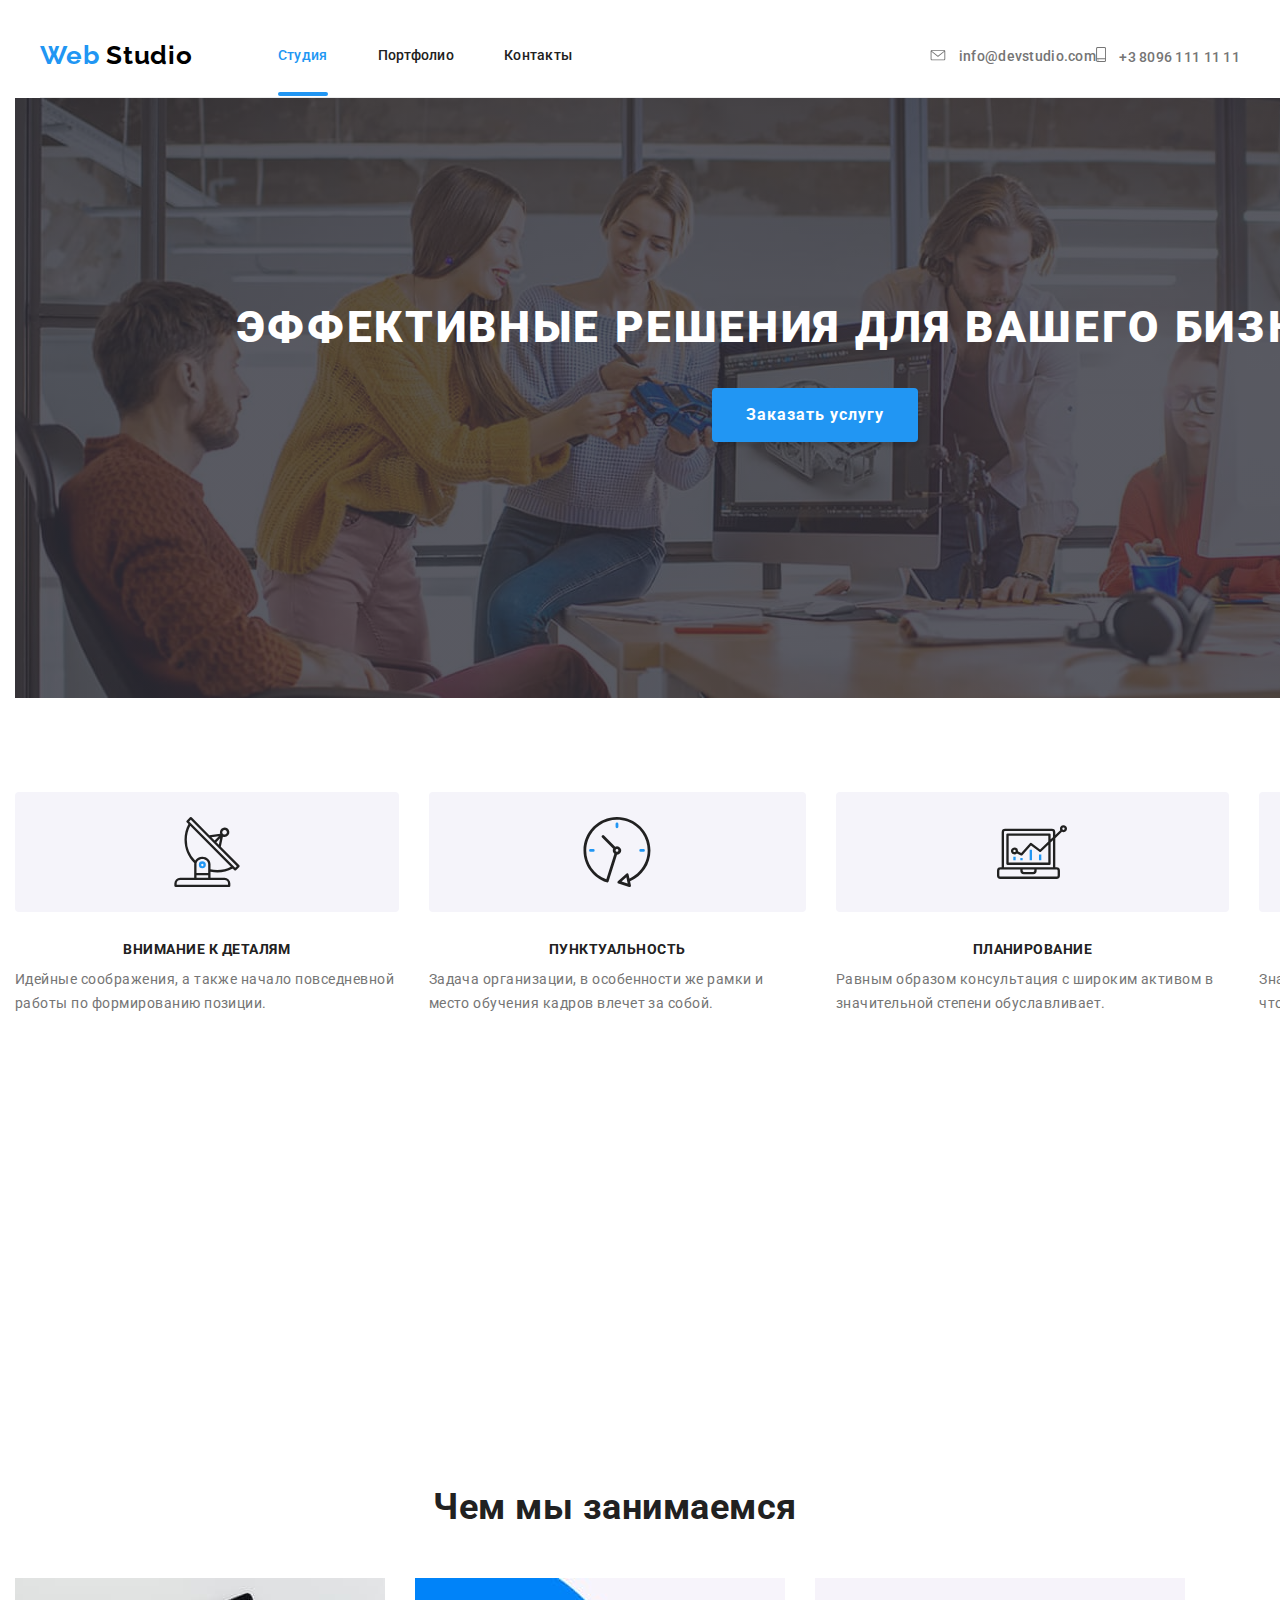
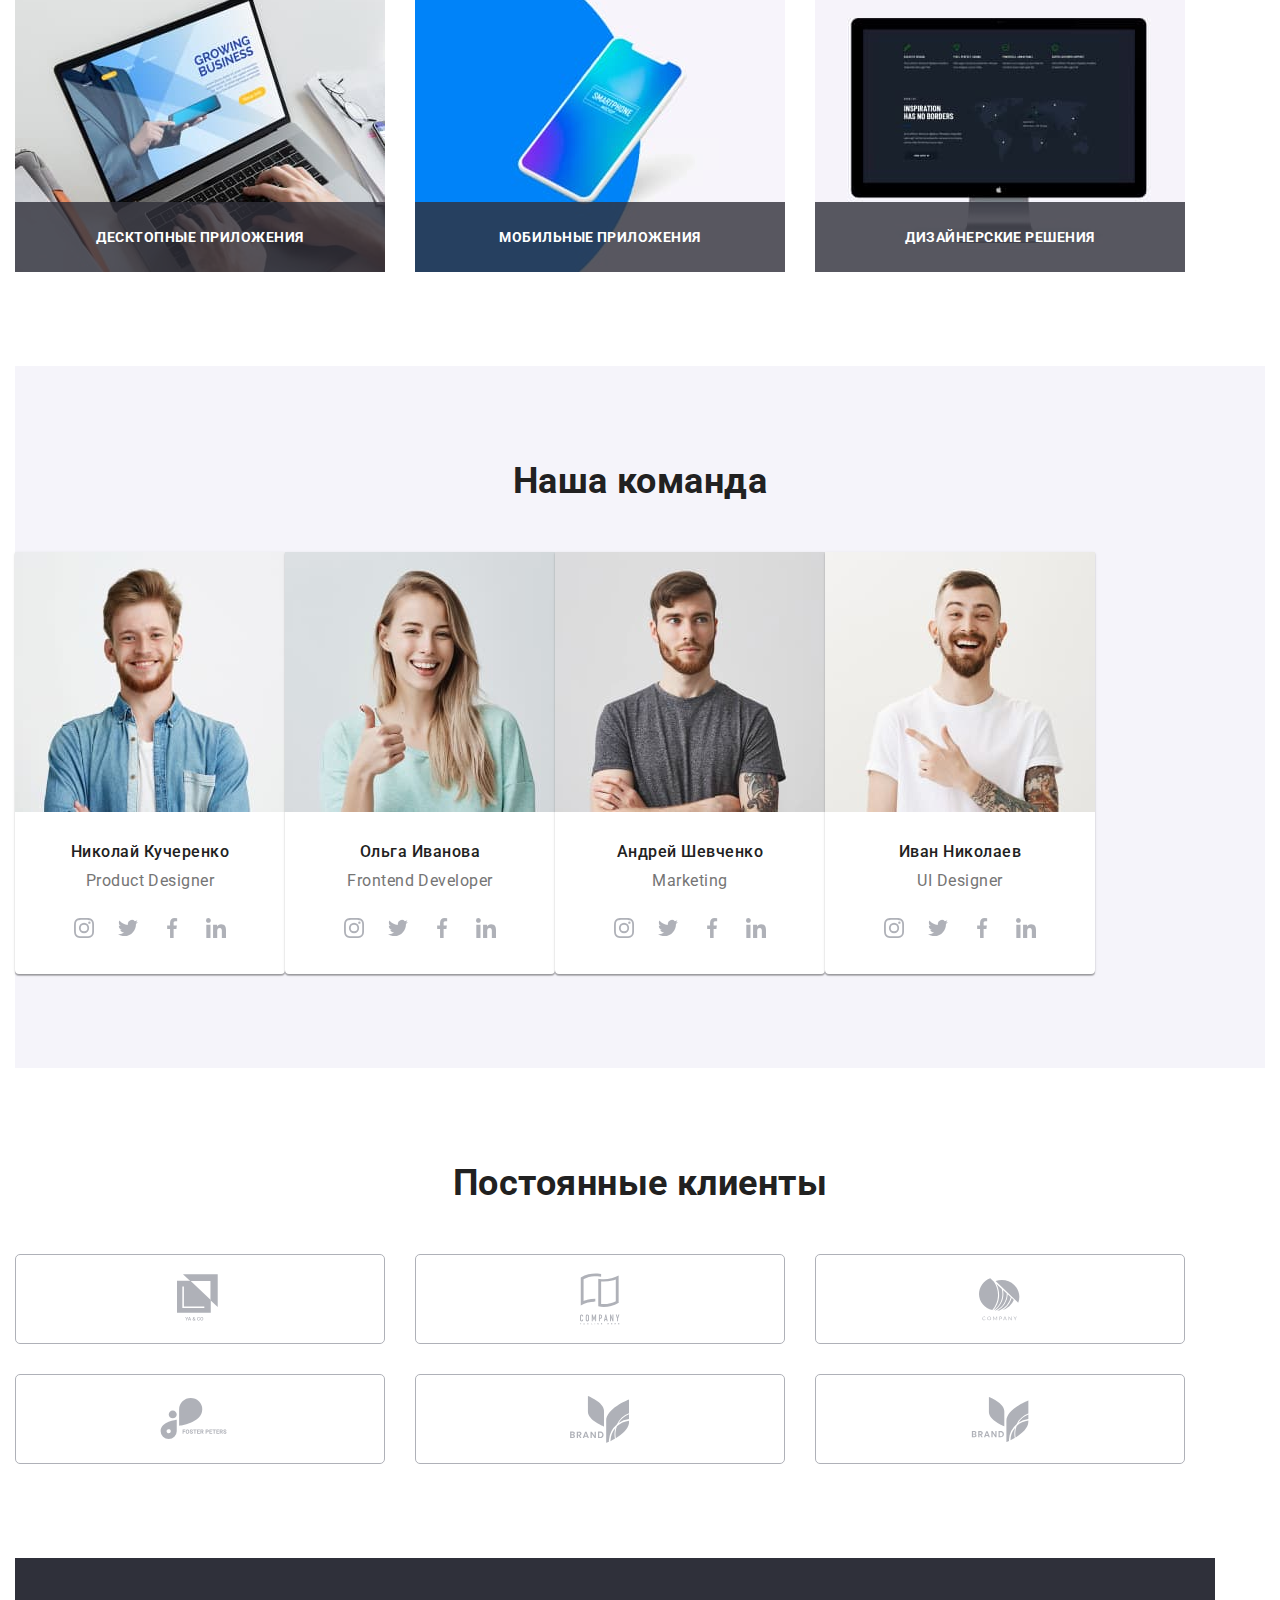
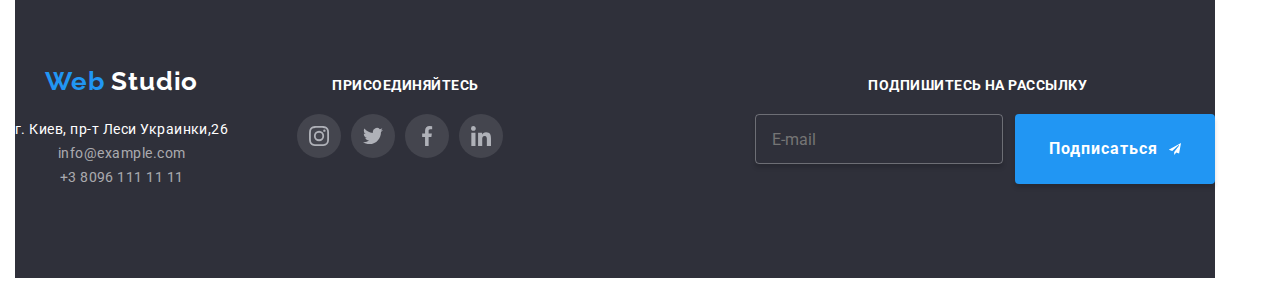
==== commit d5b434b1: "mobile-first-index" ====
--- a/index.html
+++ b/index.html
@@ -442,7 +442,7 @@
           <ul class="clients">
             <li class="client-logo">
               <a href="" class="item">
-                <svg class="icon-client" width="44" height="49">
+                <svg class="icon-client" width="45" height="50">
                   <use href="./img/sprite.svg#client1"></use>
                 </svg>
               </a>
--- a/css/main.min.css
+++ b/css/main.min.css
@@ -1,2 +1,2 @@
-.visually-hidden{position:absolute;width:1px;height:1px;margin:-1px;border:0;padding:0;clip:rect(0 0 0 0);overflow:hidden}.auth-nav,.join,.features,.projects,.team,.social-networks,.clients{margin:0;padding:0;list-style:none}.container,.header,.footer-content{width:100%;margin-left:auto;margin-right:auto;padding-left:15px;padding-right:15px}.page{background-color:#fff;color:#757575;font-family:Roboto, sans-serif;letter-spacing:0.03em;overflow-x:hidden;padding:15px;margin-left:auto;margin-right:auto}.section.sec-bg-color{background-color:#f5f4fa}.img{display:block;max-width:100%;height:auto}.none{text-decoration:none}.list{margin:0;padding:0;list-style:none}.logo,.footer-logo{--color1: #2196f3;--color2: #ffffff;--color3: #000000}.logo{display:block;margin-top:24px;margin-bottom:24px;font-family:Raleway, sans-serif;font-weight:700;font-size:24px;line-height:1.16;letter-spacing:0.03em;text-decoration:none;-webkit-transition:color 250ms cubic-bezier(0.4, 0, 0.2, 1);transition:color 250ms cubic-bezier(0.4, 0, 0.2, 1)}@media screen and (min-width: 1200px){.logo{font-size:26px;line-height:1.2}}.logo:hover,.logo:focus{--color1: #000000;--color3: #2196f3}.footer-logo{margin-top:0;padding-top:0;padding-bottom:0px;margin-bottom:20px}.footer-logo:hover,.footer-logo:focus{--color1: #ffffff;--color2: #2196f3}.logo-blue{color:var(--color1)}.logo-black{color:var(--color3)}.logo-white{color:var(--color2)}.header{border-bottom:1px solid #ececec}@media screen and (min-width: 1200px){.header{width:480px;display:-webkit-box;display:-ms-flexbox;display:flex}}@media screen and (min-width: 768px){.header{width:768px}}@media screen and (min-width: 1200px){.header{width:1200px}}@media screen and (min-width: 1200px){.main-nav{display:-webkit-box;display:-ms-flexbox;display:flex;-webkit-box-align:center;-ms-flex-align:center;align-items:center}}.site-nav{display:none;list-style:none;-webkit-transition:color 250ms cubic-bezier(0.4, 0, 0.2, 1);transition:color 250ms cubic-bezier(0.4, 0, 0.2, 1)}@media screen and (min-width: 1200px){.site-nav{display:-webkit-box;display:-ms-flexbox;display:flex;margin-left:85px;margin-top:0px;margin-bottom:0px;padding-left:0}.site-nav .item+.item{margin-left:50px}}.site-nav .link{color:#212121;font-weight:500;font-size:18px;line-height:1.17;letter-spacing:0.02em;text-decoration:none;cursor:pointer}.site-nav .link:hover,.site-nav .link:focus{color:#2196f3}@media screen and (min-width: 1200px){.site-nav .link{display:block;padding-top:32px;padding-bottom:32px;font-size:14px;line-height:1.14}}.site-nav .link.current{position:relative;color:#2196f3}.site-nav .link.current::after{content:"";position:absolute;bottom:0;left:0;width:100%;height:4px;border-radius:2px;background-color:#2196f3}.auth-nav{display:none;-webkit-transition:color 250ms cubic-bezier(0.4, 0, 0.2, 1);transition:color 250ms cubic-bezier(0.4, 0, 0.2, 1)}@media screen and (min-width: 1200px){.auth-nav{display:-webkit-box;display:-ms-flexbox;display:flex;margin-left:auto}.auth-nav .auth-nav .item+.item{margin-left:30px}}@media screen and (min-width: 1200px){.auth-nav .item{display:-webkit-box;display:-ms-flexbox;display:flex;-webkit-box-align:center;-ms-flex-align:center;align-items:center}}.auth-nav .link{display:block;padding-top:32px;padding-bottom:32px;color:#757575;font-weight:500;font-size:18px;line-height:1.17x;letter-spacing:0.02em;text-decoration:none}.auth-nav .link:hover,.auth-nav .link:focus{color:#2196f3}@media screen and (min-width: 1200px){.auth-nav .link{font-size:14px;line-height:1.14x}}.icon-nav{margin-right:10px;fill:currentColor}.icon-nav:hover,.icon-nav:focus{color:#2196f3}.section{padding-bottom:60px;padding-top:60px}@media screen and (min-width: 1200px){.section{padding-bottom:94px;padding-top:94px}}.section-title{margin-top:0;margin-bottom:0;margin-bottom:50px;color:#212121;font-weight:700;font-size:28px;line-height:1.18;text-align:center}@media screen and (min-width: 1200px){.section-title{font-size:36px;line-height:1.17}}@media screen and (min-width: 1200px){.section.no-padding-bottom{padding-bottom:0}}.footer-content{padding-top:60px;padding-bottom:60px}@media screen and (min-width: 1200px){.footer-content{display:-webkit-box;display:-ms-flexbox;display:flex;-webkit-box-align:baseline;-ms-flex-align:baseline;align-items:baseline}}@media screen and (min-width: 1200px){.join{margin-left:69px}}@media screen and (min-width: 1200px){.subscription{margin-left:auto}}.footer{background-color:#2f303a}@media screen and (min-width: 1200px){.footer{width:480px;display:-webkit-box;display:-ms-flexbox;display:flex}}@media screen and (min-width: 768px){.footer{width:768px}}@media screen and (min-width: 1200px){.footer{width:1200px}}.address{color:#fff;font-size:14px;line-height:1.71;font-style:inherit}.link-in-footer{color:rgba(255,255,255,0.6);font-size:14px;line-height:1.71;text-decoration:none}.link-in-footer:hover,.link-in-footer:focus{color:#2196f3}.footer-list-title{display:block;margin-bottom:20px;color:#fff;font-weight:700;font-size:14px;line-height:1.14;text-transform:uppercase}.email{display:block;width:358px;height:50px;padding:15px 16px;text-decoration:none;color:rgba(255,255,255,0.6);font-family:Roboto;font-size:16px;line-height:1.87;border:1px solid rgba(255,255,255,0.3);background-color:inherit;-webkit-box-shadow:0px 4px 4px rgba(0,0,0,0.15);box-shadow:0px 4px 4px rgba(0,0,0,0.15);border-radius:4px}@media screen and (min-width: 1200px){.email{margin-right:12px}}@media screen and (min-width: 1200px){.sub-field{display:-webkit-box;display:-ms-flexbox;display:flex;-webkit-box-orient:horizontal;-webkit-box-direction:normal;-ms-flex-direction:row;flex-direction:row}}.icon-send{fill:currentColor;margin-left:10px}.hero{max-width:1600px;text-align:center;margin-left:auto;margin-right:auto}.hero-title{margin-top:0;margin-bottom:30px;padding-top:200px;color:#fff;font-weight:900;font-size:26px;line-height:1.61;letter-spacing:0.06em;text-transform:uppercase}@media screen and (min-width: 1200px){.hero-title{margin-bottom:30px;padding-top:118px;font-size:44px;line-height:1.36}}.overlay{width:100%;height:400px;margin-left:auto;margin-right:auto;background-color:gray;background-image:-webkit-gradient(linear, left top, left bottom, from(rgba(47,48,58,0.8)), to(rgba(47,48,58,0.8))),url(../img/header.jpg);background-image:linear-gradient(rgba(47,48,58,0.8), rgba(47,48,58,0.8)),url(../img/header.jpg);background-repeat:no-repeat;background-position:center;background-size:cover}@media screen and (min-width: 480px){.overlay{width:480px}}@media screen and (min-width: 768px){.overlay{width:768px}}@media screen and (min-width: 1200px){.overlay{min-width:1600px;height:600px}}.button{display:inline-block;border-radius:4px;padding:10px 32px;min-width:200px;color:#fff;background-color:#2196f3;-webkit-box-shadow:0px 4px 4px rgba(0,0,0,0.15);box-shadow:0px 4px 4px rgba(0,0,0,0.15);font-weight:700;font-size:16px;line-height:1.87;text-align:center;letter-spacing:0.06em;text-decoration:none;cursor:pointer;border-color:transparent;-webkit-transition:color 250ms cubic-bezier(0.4, 0, 0.2, 1);transition:color 250ms cubic-bezier(0.4, 0, 0.2, 1);-webkit-transition:background-color 250ms cubic-bezier(0.4, 0, 0.2, 1);transition:background-color 250ms cubic-bezier(0.4, 0, 0.2, 1)}.button:hover,.button:focus{color:#2196f3;background-color:#fff}.button.send{display:-webkit-box;display:-ms-flexbox;display:flex;-webkit-box-align:center;-ms-flex-align:center;align-items:center}.button-portfolio{display:inline-block;font-weight:500;font-size:16px;line-height:1.16;padding:6px 22px;min-width:73px;text-align:center;cursor:pointer;border:transparent;border-radius:4px;outline:none;-webkit-transition:color 250ms cubic-bezier(0.4, 0, 0.2, 1);transition:color 250ms cubic-bezier(0.4, 0, 0.2, 1);-webkit-transition:background-color 250ms cubic-bezier(0.4, 0, 0.2, 1);transition:background-color 250ms cubic-bezier(0.4, 0, 0.2, 1)}.button-portfolio:hover,.button-portfolio:focus{background-color:#2196f3;color:#fff}.backdrop{position:fixed;top:0;left:0;width:100%;height:100%;background-color:rgba(0,0,0,0.2);opacity:1;-webkit-transition:opacity 250ms cubic-bezier(0.4, 0, 0.2, 1);transition:opacity 250ms cubic-bezier(0.4, 0, 0.2, 1)}.backdrop.is-hidden{opacity:0;pointer-events:none}.backdrop.is-hidden .modal{-webkit-transform:translate(-50%, -50%) scale(0.1);transform:translate(-50%, -50%) scale(0.1)}.modal{position:absolute;top:50%;left:50%;z-index:999;min-height:581px;min-width:528px;background-color:#ffffff;-webkit-box-shadow:0px 2px 1px rgba(0,0,0,0.2),0px 1px 1px rgba(0,0,0,0.14),0px 1px 3px rgba(0,0,0,0.12);box-shadow:0px 2px 1px rgba(0,0,0,0.2),0px 1px 1px rgba(0,0,0,0.14),0px 1px 3px rgba(0,0,0,0.12);border-radius:4px;-webkit-transform:translate(-50%, -50%) scale(1);transform:translate(-50%, -50%) scale(1);-webkit-transition:-webkit-transform 250ms cubic-bezier(0.4, 0, 0.2, 1);transition:-webkit-transform 250ms cubic-bezier(0.4, 0, 0.2, 1);transition:transform 250ms cubic-bezier(0.4, 0, 0.2, 1);transition:transform 250ms cubic-bezier(0.4, 0, 0.2, 1), -webkit-transform 250ms cubic-bezier(0.4, 0, 0.2, 1)}.modal-form{list-style:none;padding:0;margin-bottom:0}.form-header{margin-left:auto;margin-right:auto;margin-top:40px;margin-bottom:30px;font-weight:bold;font-size:20px;line-height:23px;text-align:center;letter-spacing:0.03em;color:#212121}.agreement{font-size:14px;line-height:171%;color:#757575}.modal-link{color:#2196f3}.form-field{position:relative;margin-bottom:28px;margin-left:40px;margin-right:40px}.form-field.bottom{position:relative;margin-bottom:0px;display:-webkit-box;display:-ms-flexbox;display:flex;-webkit-box-pack:center;-ms-flex-pack:center;justify-content:center;-webkit-box-align:center;-ms-flex-align:center;align-items:center}.form-input{width:100%;margin:0;padding-left:42px;border:1px solid rgba(33,33,33,0.2);-webkit-box-sizing:border-box;box-sizing:border-box;border-radius:4px;height:40px}.form-label{position:absolute;top:0;left:0;-webkit-transform:translate(42px, 12px);transform:translate(42px, 12px);-webkit-transition:color 250ms cubic-bezier(0.4, 0, 0.2, 1),-webkit-transform 250ms cubic-bezier(0.4, 0, 0.2, 1);transition:color 250ms cubic-bezier(0.4, 0, 0.2, 1),-webkit-transform 250ms cubic-bezier(0.4, 0, 0.2, 1);transition:color 250ms cubic-bezier(0.4, 0, 0.2, 1),transform 250ms cubic-bezier(0.4, 0, 0.2, 1);transition:color 250ms cubic-bezier(0.4, 0, 0.2, 1),transform 250ms cubic-bezier(0.4, 0, 0.2, 1),-webkit-transform 250ms cubic-bezier(0.4, 0, 0.2, 1)}.form-icon{position:absolute;top:0;left:0;-webkit-transform:translate(16px, 11px);transform:translate(16px, 11px);fill:#212121;-webkit-transition:fill 250ms cubic-bezier(0.4, 0, 0.2, 1);transition:fill 250ms cubic-bezier(0.4, 0, 0.2, 1)}.form-input:focus ~ .form-icon{fill:#2196f3}.form-comment{width:100%;margin:0;margin-bottom:20px;padding:16px 11px;border:1px solid rgba(33,33,33,0.2);-webkit-box-sizing:border-box;box-sizing:border-box;border-radius:4px}.comment{height:120px}.modal-submit{margin-bottom:40px;margin-left:164px;margin-right:164px;margin-top:30px;-webkit-transition:background-color 250ms cubic-bezier(0.4, 0, 0.2, 1),color 250ms cubic-bezier(0.4, 0, 0.2, 1);transition:background-color 250ms cubic-bezier(0.4, 0, 0.2, 1),color 250ms cubic-bezier(0.4, 0, 0.2, 1)}.button.modal-submit:hover{background-color:#188ce8;color:white}.form-input:focus+.form-label,.form-comment:focus+.form-label,.form-input:not(:placeholder-shown)+.form-label,.form-comment:not(:placeholder-shown)+.form-label{-webkit-transform:translate(16px, -19px);transform:translate(16px, -19px);color:#2196f3;fill:#2196f3}.close{fill:#000;position:absolute;-webkit-transform:translate(-8px, 8px);transform:translate(-8px, 8px);top:0;right:0;display:-webkit-box;display:-ms-flexbox;display:flex;-webkit-box-pack:center;-ms-flex-pack:center;justify-content:center;-webkit-box-align:center;-ms-flex-align:center;align-items:center;width:30px;height:30px;border-radius:50%;border:1px solid rgba(0,0,0,0.1);background-color:transparent;-webkit-transition:fill 250ms cubic-bezier(0.4, 0, 0.2, 1);transition:fill 250ms cubic-bezier(0.4, 0, 0.2, 1)}.close:hover{fill:#2196f3}.agreement::after{position:absolute;top:0;left:0;-webkit-transform:translateY(3px);transform:translateY(3px);content:"";display:inline-block;width:16px;height:15px;border:2px solid #212121;border-radius:2px}.checkbox:checked+.agreement::after{border-color:#2196f3;background-color:#2196f3;background-image:url(../img/check.svg);background-clip:contain;background-origin:border-box}@media screen and (min-width: 480px){.features{width:480px}}@media screen and (min-width: 768px){.features{width:768px;display:-webkit-box;display:-ms-flexbox;display:flex}}@media screen and (min-width: 1200px){.features{min-width:1600px;height:600px}}@media screen and (min-width: 768px){.features-item{margin-right:30px}}@media screen and (min-width: 768px){.features :last-child{margin-right:0}}.features img{display:inline-block;margin-bottom:30px}.features-title{margin-top:0;margin-bottom:10px;text-align:center;color:#212121;font-weight:700;font-size:14px;line-height:1.14;text-transform:uppercase}.text{margin-top:0;margin-bottom:0;font-size:14px;line-height:1.71}.icon-features{display:-webkit-box;display:-ms-flexbox;display:flex;-webkit-box-align:center;-ms-flex-align:center;align-items:center;-webkit-box-pack:center;-ms-flex-pack:center;justify-content:center;width:100%;height:120px;margin-bottom:30px;padding-left:15px;padding-right:15px;background-color:#f5f4fa;border-radius:4px}@media screen and (min-width: 768px){.icon-features{margin-right:0}}.section.project-section{display:none}@media screen and (min-width: 1200px){.section.project-section{display:block;width:1200px}}.item.example{position:relative;z-index:-1}@media screen and (min-width: 1200px){.projects{display:-webkit-box;display:-ms-flexbox;display:flex}.projects>.item{position:relative;margin-right:30px}.projects>.item:last-child{margin-right:0}}.description{position:absolute;bottom:0;left:0;width:100%;height:70px;display:-webkit-box;display:-ms-flexbox;display:flex;-webkit-box-pack:center;-ms-flex-pack:center;justify-content:center;-webkit-box-align:center;-ms-flex-align:center;align-items:center;margin-top:0;margin-bottom:0;color:#fff;background-color:rgba(47,48,58,0.8);font-weight:700;font-size:14px;line-height:1.14x;text-align:center;text-transform:uppercase}.team{display:block}@media screen and (min-width: 768px){.team{display:-webkit-box;display:-ms-flexbox;display:flex}}@media screen and (min-width: 1200px){.team .team>.item{margin-right:30px;background-color:#fff}.team .team>.item:last-child{margin-right:0}}.team-card{background:#ffffff;-webkit-box-shadow:0px 2px 1px rgba(0,0,0,0.2),0px 1px 1px rgba(0,0,0,0.14),0px 1px 3px rgba(0,0,0,0.12);box-shadow:0px 2px 1px rgba(0,0,0,0.2),0px 1px 1px rgba(0,0,0,0.14),0px 1px 3px rgba(0,0,0,0.12);border-radius:0px 0px 4px 4px}.section-subtitle{margin-right:0;margin-left:0;margin-top:0;margin-bottom:10px;color:#212121;font-weight:500;font-size:16px;line-height:1.19;text-align:center}.section-text{margin-right:0;margin-left:0;margin-top:0;margin-bottom:16px;font-weight:400;font-size:16px;line-height:1.19;text-align:center}.content{padding-top:30px;padding-bottom:24px;padding-left:32px;padding-right:32px}.icon-social-networks{width:20px;height:20px}.social-networks{display:-webkit-box;display:-ms-flexbox;display:flex;-webkit-box-pack:center;-ms-flex-pack:center;justify-content:center}.icon-bg{display:-webkit-box;display:-ms-flexbox;display:flex;-webkit-box-pack:center;-ms-flex-pack:center;justify-content:center;-webkit-box-align:center;-ms-flex-align:center;align-items:center;width:44px;height:44px;border-radius:50%;fill:#afb1b8;-webkit-transition:color 250ms cubic-bezier(0.4, 0, 0.2, 1);transition:color 250ms cubic-bezier(0.4, 0, 0.2, 1);-webkit-transition:background-color 250ms cubic-bezier(0.4, 0, 0.2, 1);transition:background-color 250ms cubic-bezier(0.4, 0, 0.2, 1)}.icon-bg:hover,.icon-bg:focus{background-color:#2196f3;fill:#fff}.social-networks>.icon-bg{margin-right:10px}.social-networks>.icon-bg:last-child{margin-right:0}.icon-bg-footer{display:-webkit-box;display:-ms-flexbox;display:flex;-webkit-box-pack:center;-ms-flex-pack:center;justify-content:center;-webkit-box-align:center;-ms-flex-align:center;align-items:center;width:44px;height:44px;margin-right:10px;border-radius:50%;fill:#afb1b8;background-color:rgba(255,255,255,0.1);-webkit-transition:color 250ms cubic-bezier(0.4, 0, 0.2, 1);transition:color 250ms cubic-bezier(0.4, 0, 0.2, 1);-webkit-transition:background-color 250ms cubic-bezier(0.4, 0, 0.2, 1);transition:background-color 250ms cubic-bezier(0.4, 0, 0.2, 1)}.icon-bg-footer:hover,.icon-bg-footer:focus{background-color:#2196f3;fill:#fff}.clients{display:-webkit-box;display:-ms-flexbox;display:flex;-ms-flex-wrap:wrap;flex-wrap:wrap;margin:-15px}.clients .item{display:-webkit-box;display:-ms-flexbox;display:flex;-webkit-box-align:center;-ms-flex-align:center;align-items:center;-webkit-box-pack:center;-ms-flex-pack:center;justify-content:center;width:calc((100% - 15px * 4) / 2);margin:15px;height:90px;border:1px solid #afb1b8;border-radius:5px;fill:#afb1b8}.clients .item:hover,.clients .item:focus{fill:#2196f3;border:1px solid #2196f3}.clients>.item:last-child{margin-right:0}.icon-client{color:currentColor;-webkit-transition:color 250ms cubic-bezier(0.4, 0, 0.2, 1);transition:color 250ms cubic-bezier(0.4, 0, 0.2, 1)}.icon-client:hover,.icon-client:focus{border:none}.client-logo{-webkit-transition:color 250ms cubic-bezier(0.4, 0, 0.2, 1);transition:color 250ms cubic-bezier(0.4, 0, 0.2, 1)}
+.visually-hidden{position:absolute;width:1px;height:1px;margin:-1px;border:0;padding:0;clip:rect(0 0 0 0);overflow:hidden}.auth-nav,.join,.features,.projects,.team,.social-networks,.clients{margin:0;padding:0;list-style:none}.container,.header,.footer-content{width:100%;margin-left:auto;margin-right:auto}.page{background-color:#fff;color:#757575;font-family:Roboto, sans-serif;letter-spacing:0.03em;overflow-x:hidden;padding:15px;margin-left:auto;margin-right:auto}.section.sec-bg-color{background-color:#f5f4fa}.img{display:block;max-width:100%;height:auto}.none{text-decoration:none}.list{margin:0;padding:0;list-style:none}.logo,.footer-logo{--color1: #2196f3;--color2: #ffffff;--color3: #000000}.logo{display:block;margin-top:24px;margin-bottom:24px;font-family:Raleway, sans-serif;font-weight:700;font-size:24px;line-height:1.16;letter-spacing:0.03em;text-decoration:none;-webkit-transition:color 250ms cubic-bezier(0.4, 0, 0.2, 1);transition:color 250ms cubic-bezier(0.4, 0, 0.2, 1)}@media screen and (min-width: 1200px){.logo{font-size:26px;line-height:1.2}}.logo:hover,.logo:focus{--color1: #000000;--color3: #2196f3}.footer-logo{margin-top:0;padding-top:0;padding-bottom:0px;margin-bottom:20px}.footer-logo:hover,.footer-logo:focus{--color1: #ffffff;--color2: #2196f3}.logo-blue{color:var(--color1)}.logo-black{color:var(--color3)}.logo-white{color:var(--color2)}.header{border-bottom:1px solid #ececec}@media screen and (min-width: 1200px){.header{width:480px;display:-webkit-box;display:-ms-flexbox;display:flex}}@media screen and (min-width: 768px){.header{width:768px}}@media screen and (min-width: 1200px){.header{width:1200px}}@media screen and (min-width: 1200px){.main-nav{display:-webkit-box;display:-ms-flexbox;display:flex;-webkit-box-align:center;-ms-flex-align:center;align-items:center}}.site-nav{display:none;list-style:none;-webkit-transition:color 250ms cubic-bezier(0.4, 0, 0.2, 1);transition:color 250ms cubic-bezier(0.4, 0, 0.2, 1)}@media screen and (min-width: 1200px){.site-nav{display:-webkit-box;display:-ms-flexbox;display:flex;margin-left:85px;margin-top:0px;margin-bottom:0px;padding-left:0}.site-nav .item+.item{margin-left:50px}}.site-nav .link{color:#212121;font-weight:500;font-size:18px;line-height:1.17;letter-spacing:0.02em;text-decoration:none;cursor:pointer}.site-nav .link:hover,.site-nav .link:focus{color:#2196f3}@media screen and (min-width: 1200px){.site-nav .link{display:block;padding-top:32px;padding-bottom:32px;font-size:14px;line-height:1.14}}.site-nav .link.current{position:relative;color:#2196f3}.site-nav .link.current::after{content:"";position:absolute;bottom:0;left:0;width:100%;height:4px;border-radius:2px;background-color:#2196f3}.auth-nav{display:none;-webkit-transition:color 250ms cubic-bezier(0.4, 0, 0.2, 1);transition:color 250ms cubic-bezier(0.4, 0, 0.2, 1)}@media screen and (min-width: 1200px){.auth-nav{display:-webkit-box;display:-ms-flexbox;display:flex;margin-left:auto}.auth-nav .auth-nav .item+.item{margin-left:30px}}@media screen and (min-width: 1200px){.auth-nav .item{display:-webkit-box;display:-ms-flexbox;display:flex;-webkit-box-align:center;-ms-flex-align:center;align-items:center}}.auth-nav .link{display:block;padding-top:32px;padding-bottom:32px;color:#757575;font-weight:500;font-size:18px;line-height:1.17x;letter-spacing:0.02em;text-decoration:none}.auth-nav .link:hover,.auth-nav .link:focus{color:#2196f3}@media screen and (min-width: 1200px){.auth-nav .link{font-size:14px;line-height:1.14x}}.icon-nav{margin-right:10px;fill:currentColor}.icon-nav:hover,.icon-nav:focus{color:#2196f3}.section{padding-bottom:60px;padding-top:60px}@media screen and (min-width: 1200px){.section{padding-bottom:94px;padding-top:94px}}.section-title{margin-top:0;margin-bottom:0;margin-bottom:50px;color:#212121;font-weight:700;font-size:28px;line-height:1.18;text-align:center}@media screen and (min-width: 1200px){.section-title{font-size:36px;line-height:1.17}}@media screen and (min-width: 1200px){.section.no-padding-bottom{padding-bottom:0}}.footer-content{padding-top:60px;padding-bottom:60px;text-align:center}@media screen and (min-width: 1200px){.footer-content{display:-webkit-box;display:-ms-flexbox;display:flex;-webkit-box-align:baseline;-ms-flex-align:baseline;align-items:baseline}}.join{padding-top:60px;padding-bottom:60px}@media screen and (min-width: 1200px){.join{margin-left:69px}}@media screen and (min-width: 1200px){.subscription{margin-left:auto}}.footer{background-color:#2f303a}@media screen and (min-width: 1200px){.footer{width:480px;display:-webkit-box;display:-ms-flexbox;display:flex}}@media screen and (min-width: 768px){.footer{width:768px}}@media screen and (min-width: 1200px){.footer{width:1200px}}.address{color:#fff;font-size:14px;line-height:1.71;font-style:inherit}.link-in-footer{color:rgba(255,255,255,0.6);font-size:14px;line-height:1.71;text-decoration:none}.link-in-footer:hover,.link-in-footer:focus{color:#2196f3}.footer-list-title{display:block;margin-bottom:20px;color:#fff;font-weight:700;font-size:14px;line-height:1.14;text-transform:uppercase}.email{display:block;width:calc(100% - 15px * 2);margin-right:15px;margin-left:15px;margin-bottom:20px;height:50px;padding:15px 16px;text-decoration:none;color:rgba(255,255,255,0.6);font-family:Roboto;font-size:16px;line-height:1.87;border:1px solid rgba(255,255,255,0.3);background-color:inherit;-webkit-box-shadow:0px 4px 4px rgba(0,0,0,0.15);box-shadow:0px 4px 4px rgba(0,0,0,0.15);border-radius:4px}@media screen and (min-width: 1200px){.email{margin-right:12px}}@media screen and (min-width: 1200px){.sub-field{display:-webkit-box;display:-ms-flexbox;display:flex;-webkit-box-orient:horizontal;-webkit-box-direction:normal;-ms-flex-direction:row;flex-direction:row}}.icon-send{fill:currentColor;margin-left:10px}.hero{max-width:1600px;text-align:center;margin-left:auto;margin-right:auto}.hero-title{margin-top:0;margin-bottom:30px;padding-top:118px;color:#fff;font-weight:900;font-size:26px;line-height:1.61;letter-spacing:0.06em;text-transform:uppercase}@media screen and (min-width: 1200px){.hero-title{margin-bottom:30px;padding-top:200px;font-size:44px;line-height:1.36}}.overlay{width:100%;height:400px;margin-left:auto;margin-right:auto;background-color:gray;background-image:-webkit-gradient(linear, left top, left bottom, from(rgba(47,48,58,0.8)), to(rgba(47,48,58,0.8))),url(../img/header.jpg);background-image:linear-gradient(rgba(47,48,58,0.8), rgba(47,48,58,0.8)),url(../img/header.jpg);background-repeat:no-repeat;background-position:center;background-size:cover}@media screen and (min-width: 480px){.overlay{width:480px}}@media screen and (min-width: 768px){.overlay{width:768px}}@media screen and (min-width: 1200px){.overlay{min-width:1600px;height:600px}}.button{display:inline-block;border-radius:4px;padding:10px 32px;min-width:200px;color:#fff;background-color:#2196f3;-webkit-box-shadow:0px 4px 4px rgba(0,0,0,0.15);box-shadow:0px 4px 4px rgba(0,0,0,0.15);font-weight:700;font-size:16px;line-height:1.87;text-align:center;letter-spacing:0.06em;text-decoration:none;cursor:pointer;border-color:transparent;-webkit-transition:color 250ms cubic-bezier(0.4, 0, 0.2, 1);transition:color 250ms cubic-bezier(0.4, 0, 0.2, 1);-webkit-transition:background-color 250ms cubic-bezier(0.4, 0, 0.2, 1);transition:background-color 250ms cubic-bezier(0.4, 0, 0.2, 1)}.button:hover,.button:focus{color:#2196f3;background-color:#fff}.button.send{display:-webkit-box;display:-ms-flexbox;display:flex;-webkit-box-align:center;-ms-flex-align:center;align-items:center;margin-left:auto;margin-right:auto}.button-portfolio{display:inline-block;font-weight:500;font-size:16px;line-height:1.16;padding:6px 22px;min-width:73px;text-align:center;cursor:pointer;border:transparent;border-radius:4px;outline:none;-webkit-transition:color 250ms cubic-bezier(0.4, 0, 0.2, 1);transition:color 250ms cubic-bezier(0.4, 0, 0.2, 1);-webkit-transition:background-color 250ms cubic-bezier(0.4, 0, 0.2, 1);transition:background-color 250ms cubic-bezier(0.4, 0, 0.2, 1)}.button-portfolio:hover,.button-portfolio:focus{background-color:#2196f3;color:#fff}.backdrop{position:fixed;top:0;left:0;width:100%;height:100%;background-color:rgba(0,0,0,0.2);opacity:1;-webkit-transition:opacity 250ms cubic-bezier(0.4, 0, 0.2, 1);transition:opacity 250ms cubic-bezier(0.4, 0, 0.2, 1)}.backdrop.is-hidden{opacity:0;pointer-events:none}.backdrop.is-hidden .modal{-webkit-transform:translate(-50%, -50%) scale(0.1);transform:translate(-50%, -50%) scale(0.1)}.modal{position:absolute;top:50%;left:50%;z-index:999;min-height:581px;min-width:528px;background-color:#ffffff;-webkit-box-shadow:0px 2px 1px rgba(0,0,0,0.2),0px 1px 1px rgba(0,0,0,0.14),0px 1px 3px rgba(0,0,0,0.12);box-shadow:0px 2px 1px rgba(0,0,0,0.2),0px 1px 1px rgba(0,0,0,0.14),0px 1px 3px rgba(0,0,0,0.12);border-radius:4px;-webkit-transform:translate(-50%, -50%) scale(1);transform:translate(-50%, -50%) scale(1);-webkit-transition:-webkit-transform 250ms cubic-bezier(0.4, 0, 0.2, 1);transition:-webkit-transform 250ms cubic-bezier(0.4, 0, 0.2, 1);transition:transform 250ms cubic-bezier(0.4, 0, 0.2, 1);transition:transform 250ms cubic-bezier(0.4, 0, 0.2, 1), -webkit-transform 250ms cubic-bezier(0.4, 0, 0.2, 1)}.modal-form{list-style:none;padding:0;margin-bottom:0}.form-header{margin-left:auto;margin-right:auto;margin-top:40px;margin-bottom:30px;font-weight:bold;font-size:20px;line-height:23px;text-align:center;letter-spacing:0.03em;color:#212121}.agreement{font-size:14px;line-height:171%;color:#757575}.modal-link{color:#2196f3}.form-field{position:relative;margin-bottom:28px;margin-left:40px;margin-right:40px}.form-field.bottom{position:relative;margin-bottom:0px;display:-webkit-box;display:-ms-flexbox;display:flex;-webkit-box-pack:center;-ms-flex-pack:center;justify-content:center;-webkit-box-align:center;-ms-flex-align:center;align-items:center}.form-input{width:100%;margin:0;padding-left:42px;border:1px solid rgba(33,33,33,0.2);-webkit-box-sizing:border-box;box-sizing:border-box;border-radius:4px;height:40px}.form-label{position:absolute;top:0;left:0;-webkit-transform:translate(42px, 12px);transform:translate(42px, 12px);-webkit-transition:color 250ms cubic-bezier(0.4, 0, 0.2, 1),-webkit-transform 250ms cubic-bezier(0.4, 0, 0.2, 1);transition:color 250ms cubic-bezier(0.4, 0, 0.2, 1),-webkit-transform 250ms cubic-bezier(0.4, 0, 0.2, 1);transition:color 250ms cubic-bezier(0.4, 0, 0.2, 1),transform 250ms cubic-bezier(0.4, 0, 0.2, 1);transition:color 250ms cubic-bezier(0.4, 0, 0.2, 1),transform 250ms cubic-bezier(0.4, 0, 0.2, 1),-webkit-transform 250ms cubic-bezier(0.4, 0, 0.2, 1)}.form-icon{position:absolute;top:0;left:0;-webkit-transform:translate(16px, 11px);transform:translate(16px, 11px);fill:#212121;-webkit-transition:fill 250ms cubic-bezier(0.4, 0, 0.2, 1);transition:fill 250ms cubic-bezier(0.4, 0, 0.2, 1)}.form-input:focus ~ .form-icon{fill:#2196f3}.form-comment{width:100%;margin:0;margin-bottom:20px;padding:16px 11px;border:1px solid rgba(33,33,33,0.2);-webkit-box-sizing:border-box;box-sizing:border-box;border-radius:4px}.comment{height:120px}.modal-submit{margin-bottom:40px;margin-left:164px;margin-right:164px;margin-top:30px;-webkit-transition:background-color 250ms cubic-bezier(0.4, 0, 0.2, 1),color 250ms cubic-bezier(0.4, 0, 0.2, 1);transition:background-color 250ms cubic-bezier(0.4, 0, 0.2, 1),color 250ms cubic-bezier(0.4, 0, 0.2, 1)}.button.modal-submit:hover{background-color:#188ce8;color:white}.form-input:focus+.form-label,.form-comment:focus+.form-label,.form-input:not(:placeholder-shown)+.form-label,.form-comment:not(:placeholder-shown)+.form-label{-webkit-transform:translate(16px, -19px);transform:translate(16px, -19px);color:#2196f3;fill:#2196f3}.close{fill:#000;position:absolute;-webkit-transform:translate(-8px, 8px);transform:translate(-8px, 8px);top:0;right:0;display:-webkit-box;display:-ms-flexbox;display:flex;-webkit-box-pack:center;-ms-flex-pack:center;justify-content:center;-webkit-box-align:center;-ms-flex-align:center;align-items:center;width:30px;height:30px;border-radius:50%;border:1px solid rgba(0,0,0,0.1);background-color:transparent;-webkit-transition:fill 250ms cubic-bezier(0.4, 0, 0.2, 1);transition:fill 250ms cubic-bezier(0.4, 0, 0.2, 1)}.close:hover{fill:#2196f3}.agreement::after{position:absolute;top:0;left:0;-webkit-transform:translateY(3px);transform:translateY(3px);content:"";display:inline-block;width:16px;height:15px;border:2px solid #212121;border-radius:2px}.checkbox:checked+.agreement::after{border-color:#2196f3;background-color:#2196f3;background-image:url(../img/check.svg);background-clip:contain;background-origin:border-box}@media screen and (min-width: 480px){.features{width:480px}}@media screen and (min-width: 768px){.features{width:768px;display:-webkit-box;display:-ms-flexbox;display:flex}}@media screen and (min-width: 1200px){.features{min-width:1600px;height:600px}}@media screen and (min-width: 768px){.features-item{margin-right:30px}}@media screen and (min-width: 768px){.features :last-child{margin-right:0}}.features img{display:inline-block;margin-bottom:30px}.features-title{margin-top:0;margin-bottom:10px;text-align:center;color:#212121;font-weight:700;font-size:14px;line-height:1.14;text-transform:uppercase}.text{margin-top:0;margin-bottom:0;font-size:14px;line-height:1.71}.icon-features{display:-webkit-box;display:-ms-flexbox;display:flex;-webkit-box-align:center;-ms-flex-align:center;align-items:center;-webkit-box-pack:center;-ms-flex-pack:center;justify-content:center;width:100%;height:120px;margin-bottom:30px;padding-left:15px;padding-right:15px;background-color:#f5f4fa;border-radius:4px}@media screen and (min-width: 768px){.icon-features{margin-right:0}}.section.project-section{display:none}@media screen and (min-width: 1200px){.section.project-section{display:block;width:1200px}}.item.example{position:relative;z-index:-1}@media screen and (min-width: 1200px){.projects{display:-webkit-box;display:-ms-flexbox;display:flex}.projects>.item{position:relative;margin-right:30px}.projects>.item:last-child{margin-right:0}}.description{position:absolute;bottom:0;left:0;width:100%;height:70px;display:-webkit-box;display:-ms-flexbox;display:flex;-webkit-box-pack:center;-ms-flex-pack:center;justify-content:center;-webkit-box-align:center;-ms-flex-align:center;align-items:center;margin-top:0;margin-bottom:0;color:#fff;background-color:rgba(47,48,58,0.8);font-weight:700;font-size:14px;line-height:1.14x;text-align:center;text-transform:uppercase}.team{display:block}@media screen and (min-width: 768px){.team{display:-webkit-box;display:-ms-flexbox;display:flex}}@media screen and (min-width: 1200px){.team .team>.item{margin-right:30px;background-color:#fff}.team .team>.item:last-child{margin-right:0}}.team-card{background:#ffffff;-webkit-box-shadow:0px 2px 1px rgba(0,0,0,0.2),0px 1px 1px rgba(0,0,0,0.14),0px 1px 3px rgba(0,0,0,0.12);box-shadow:0px 2px 1px rgba(0,0,0,0.2),0px 1px 1px rgba(0,0,0,0.14),0px 1px 3px rgba(0,0,0,0.12);border-radius:0px 0px 4px 4px}.section-subtitle{margin-right:0;margin-left:0;margin-top:0;margin-bottom:10px;color:#212121;font-weight:500;font-size:16px;line-height:1.19;text-align:center}.section-text{margin-right:0;margin-left:0;margin-top:0;margin-bottom:16px;font-weight:400;font-size:16px;line-height:1.19;text-align:center}.content{padding-top:30px;padding-bottom:24px;padding-left:32px;padding-right:32px}.icon-social-networks{width:20px;height:20px}.social-networks{display:-webkit-box;display:-ms-flexbox;display:flex;-webkit-box-pack:center;-ms-flex-pack:center;justify-content:center}.icon-bg{display:-webkit-box;display:-ms-flexbox;display:flex;-webkit-box-pack:center;-ms-flex-pack:center;justify-content:center;-webkit-box-align:center;-ms-flex-align:center;align-items:center;width:44px;height:44px;border-radius:50%;fill:#afb1b8;-webkit-transition:color 250ms cubic-bezier(0.4, 0, 0.2, 1);transition:color 250ms cubic-bezier(0.4, 0, 0.2, 1);-webkit-transition:background-color 250ms cubic-bezier(0.4, 0, 0.2, 1);transition:background-color 250ms cubic-bezier(0.4, 0, 0.2, 1)}.icon-bg:hover,.icon-bg:focus{background-color:#2196f3;fill:#fff}.social-networks>.icon-bg{margin-right:10px}.social-networks>.icon-bg:last-child{margin-right:0}.icon-bg-footer{display:-webkit-box;display:-ms-flexbox;display:flex;-webkit-box-pack:center;-ms-flex-pack:center;justify-content:center;-webkit-box-align:center;-ms-flex-align:center;align-items:center;width:44px;height:44px;margin-right:10px;border-radius:50%;fill:#afb1b8;background-color:rgba(255,255,255,0.1);-webkit-transition:color 250ms cubic-bezier(0.4, 0, 0.2, 1);transition:color 250ms cubic-bezier(0.4, 0, 0.2, 1);-webkit-transition:background-color 250ms cubic-bezier(0.4, 0, 0.2, 1);transition:background-color 250ms cubic-bezier(0.4, 0, 0.2, 1)}.icon-bg-footer:hover,.icon-bg-footer:focus{background-color:#2196f3;fill:#fff}.clients{display:-webkit-box;display:-ms-flexbox;display:flex;-ms-flex-wrap:wrap;flex-wrap:wrap;margin:-15px}@media screen and (min-width: 480px){.clients{width:480px}}@media screen and (min-width: 768px){.clients{width:768px}}@media screen and (min-width: 1200px){.clients{width:1200px}}.clients .item{display:-webkit-box;display:-ms-flexbox;display:flex;-webkit-box-align:center;-ms-flex-align:center;align-items:center;-webkit-box-pack:center;-ms-flex-pack:center;justify-content:center;height:90px;border:1px solid #afb1b8;border-radius:5px;fill:#afb1b8}.clients .item:hover,.clients .item:focus{fill:#2196f3;border:1px solid #2196f3}.clients>.item:last-child{margin-right:0}.icon-client{color:currentColor;-webkit-transition:color 250ms cubic-bezier(0.4, 0, 0.2, 1);transition:color 250ms cubic-bezier(0.4, 0, 0.2, 1)}.icon-client:hover,.icon-client:focus{border:none}.client-logo{-webkit-transition:color 250ms cubic-bezier(0.4, 0, 0.2, 1);transition:color 250ms cubic-bezier(0.4, 0, 0.2, 1);margin:15px}@media screen and (max-width: 767px){.client-logo{min-width:calc((100% - 15px * 4) / 2);margin:15px}}@media screen and (min-width: 1200px){.client-logo{width:calc((100% - 15px * 6) / 3)}}
 /*# sourceMappingURL=main.min.css.map */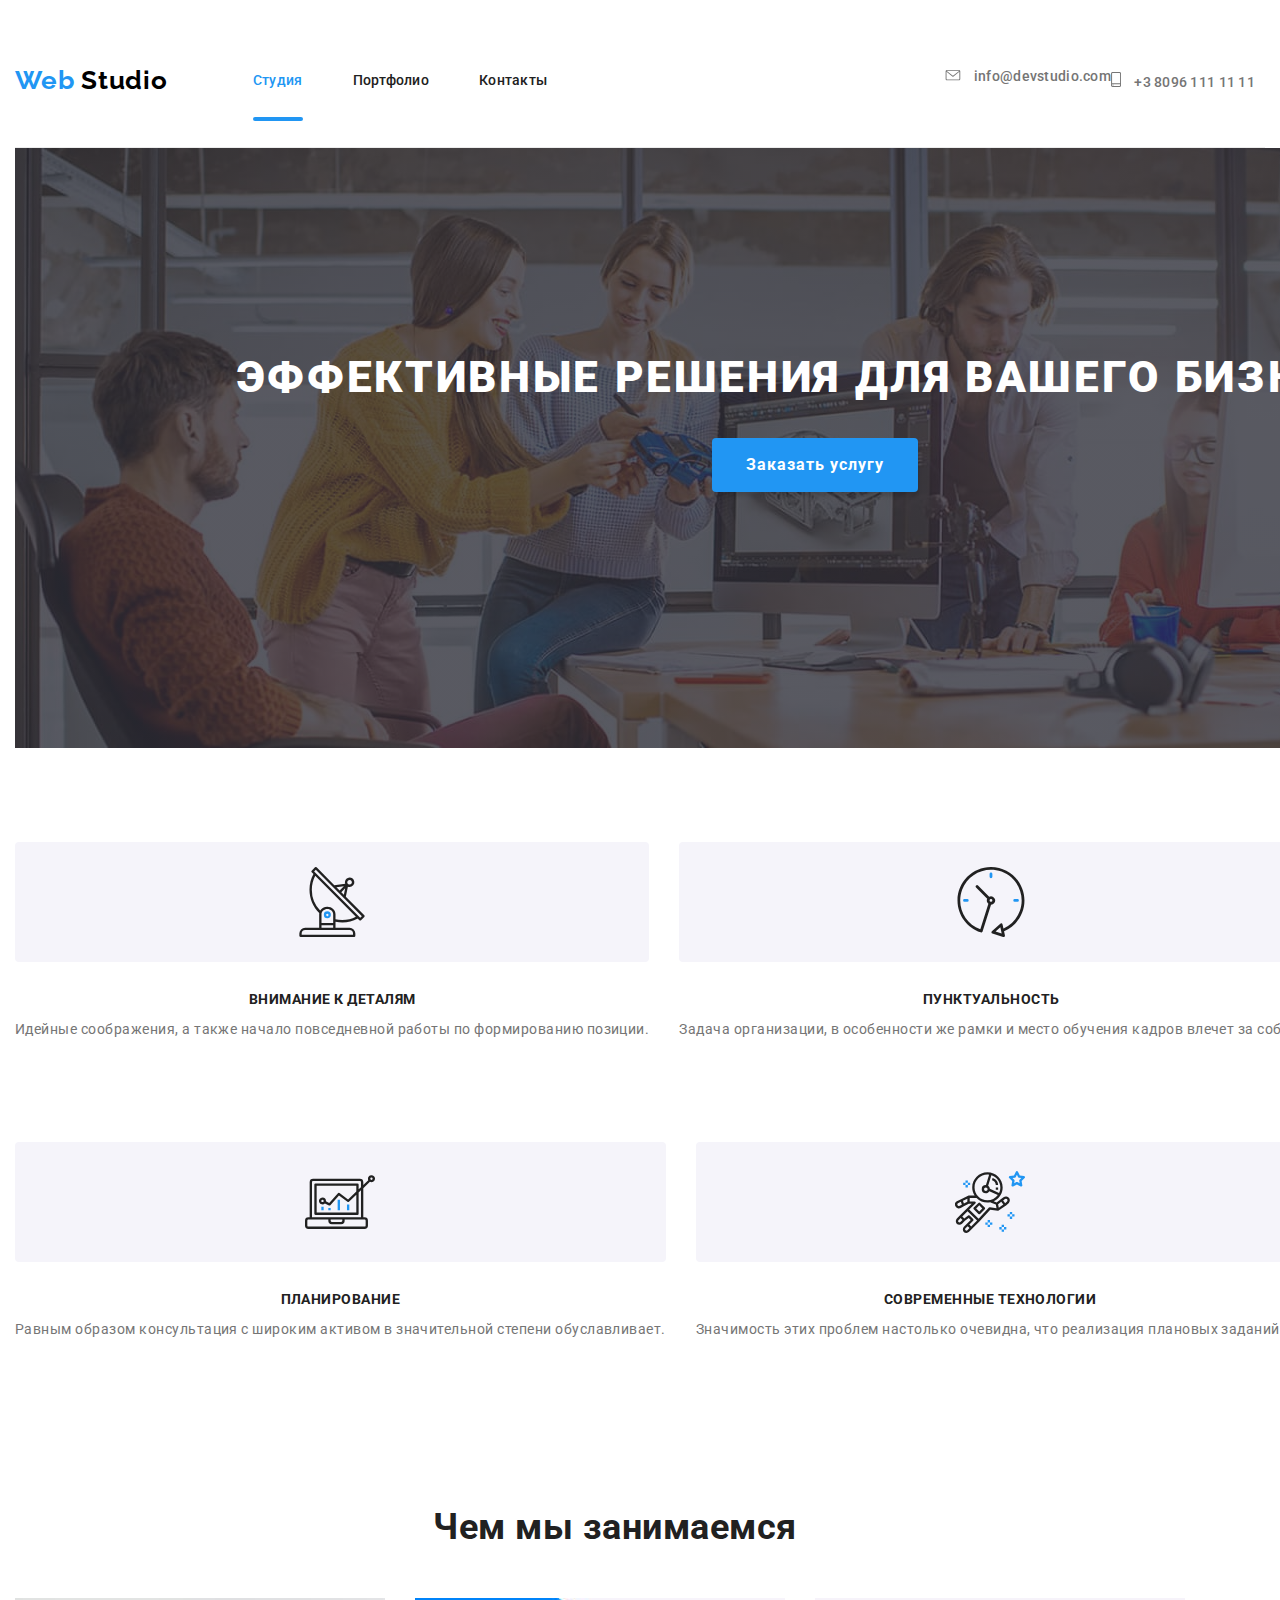
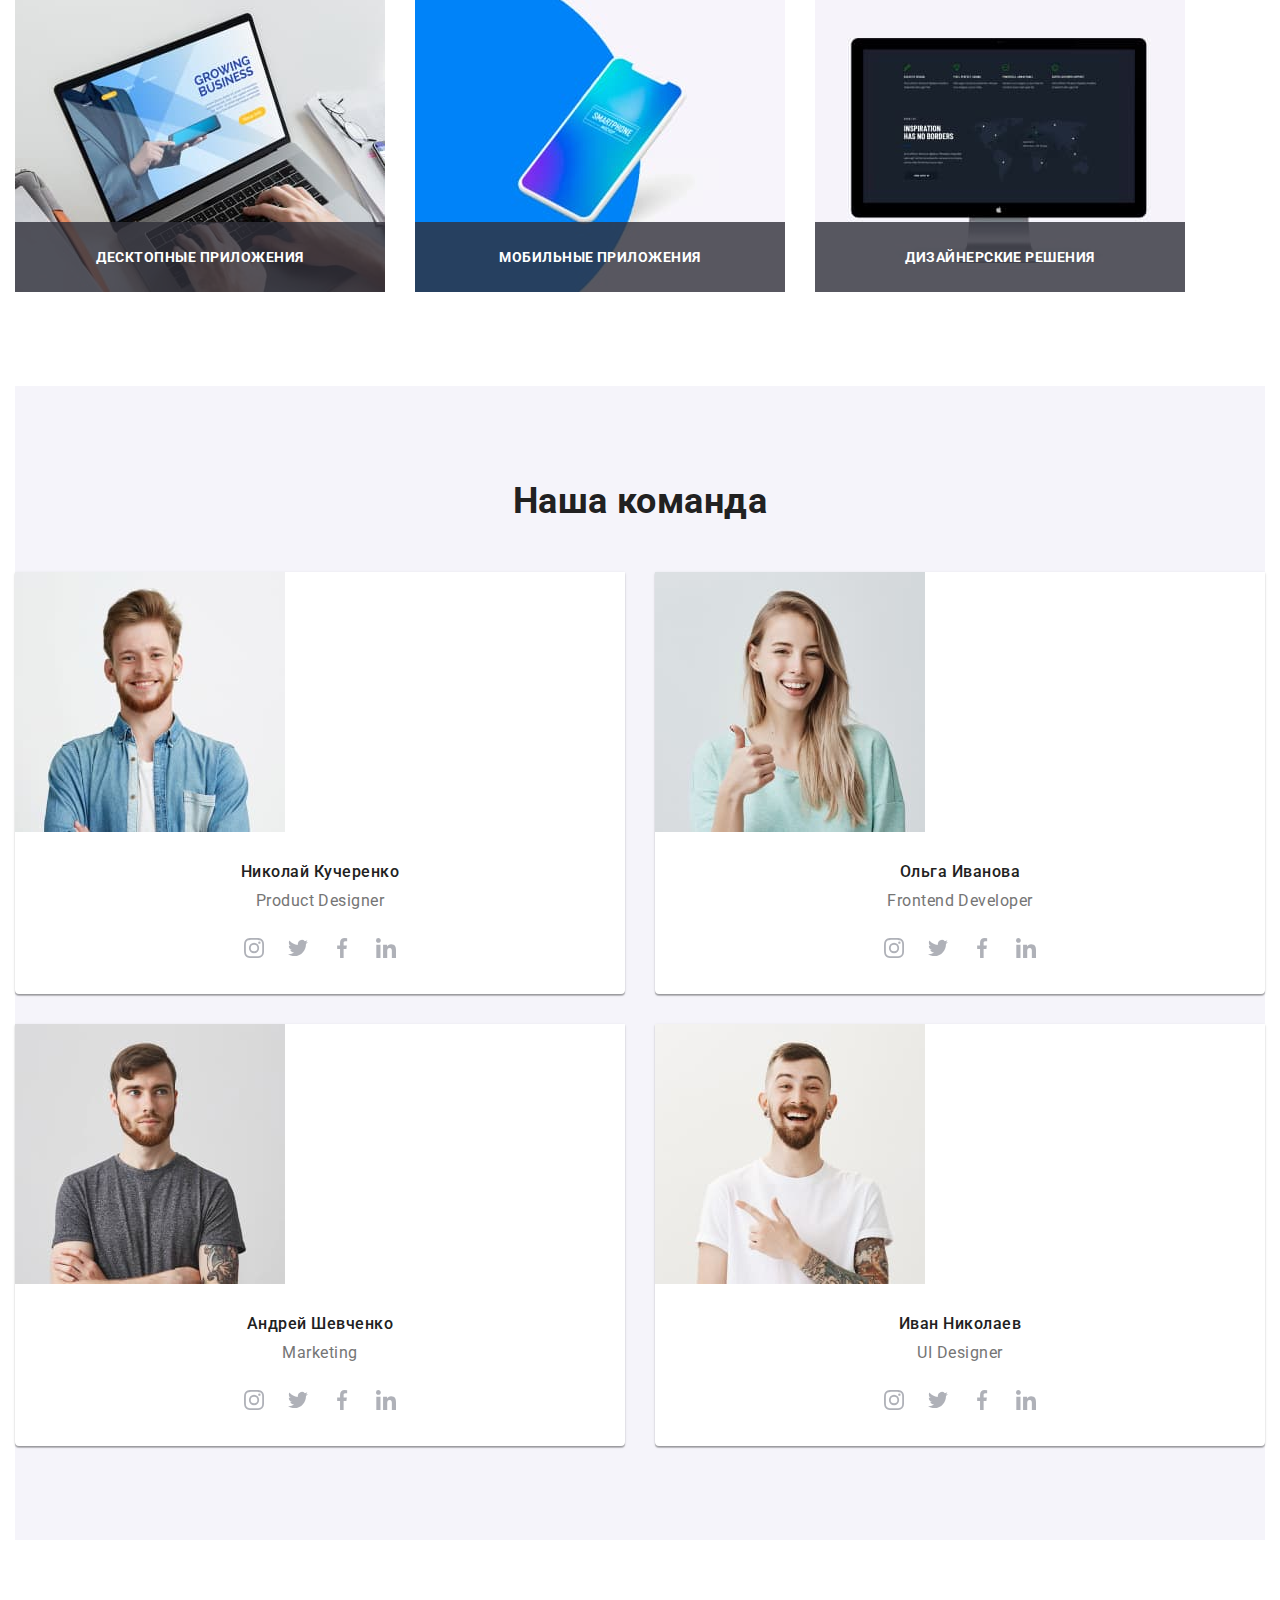
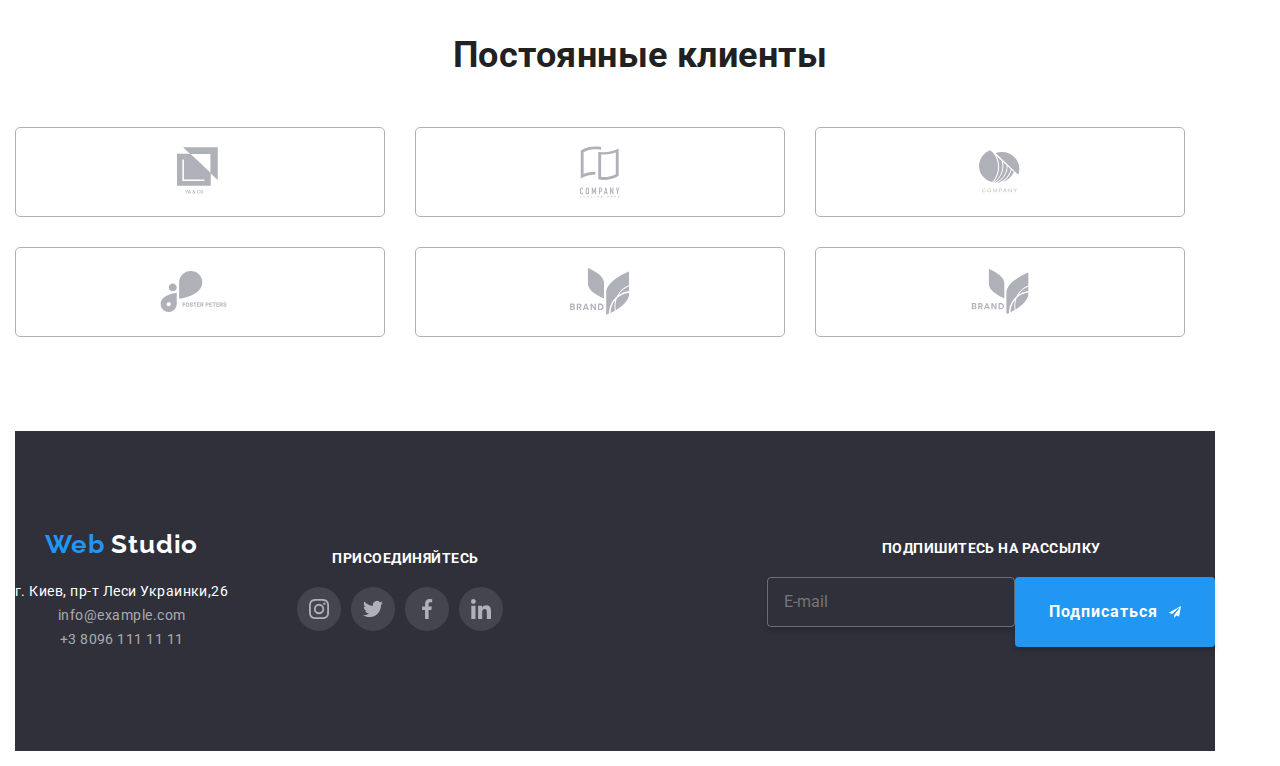
==== commit d197cc0e: "tablet" ====
--- a/index.html
+++ b/index.html
@@ -489,63 +489,60 @@
     <!-- Footer -->
     <footer class="footer">
       <div class="footer-content">
-        <ul class="list">
-          <li>
-            <a class="logo none footer-logo" href="./">
-              <span class="logo-blue">Web</span>
-              <span class="logo-white">Studio</span></a
-            >
-          </li>
-          <li>
-            <address class="address">г. Киев, пр-т Леси Украинки,26</address>
-          </li>
-          <li>
-            <a href="mailto:info@example.com" class="link-in-footer"
-              >info@example.com</a
-            >
-          </li>
-          <li>
-            <a href="tel:+380961111111" class="link-in-footer"
-              >+3 8096 111 11 11</a
-            >
-          </li>
-        </ul>
-
-        <ul class="join">
-          <li><b class="footer-list-title">Присоединяйтесь</b></li>
-          <li>
-            <ul class="social-networks">
-              <li>
-                <a href="" aria-label="Instafram link" class="icon-bg-footer">
-                  <svg class="icon-social-networks" width="20" height="20">
-                    <use href="./img/sprite.svg#instagram"></use>
-                  </svg>
-                </a>
-              </li>
-              <li>
-                <a href="" aria-label="Twitter link" class="icon-bg-footer">
-                  <svg class="icon-social-networks">
-                    <use href="./img/sprite.svg#twitter"></use>
-                  </svg>
-                </a>
-              </li>
-              <li>
-                <a href="" aria-label="Twitter link" class="icon-bg-footer">
-                  <svg class="icon-social-networks">
-                    <use href="./img/sprite.svg#facebook"></use>
-                  </svg>
-                </a>
-              </li>
-              <li>
-                <a href="" aria-label="Twitter link" class="icon-bg-footer">
-                  <svg class="icon-social-networks">
-                    <use href="./img/sprite.svg#linkedin"></use>
-                  </svg>
-                </a>
-              </li>
-            </ul>
-          </li>
-        </ul>
+        <div class="footer-top">
+          <ul class="list">
+            <li>
+              <a class="logo none footer-logo" href="./">
+                <span class="logo-blue">Web</span>
+                <span class="logo-white">Studio</span></a>
+            </li>
+            <li>
+              <address class="address">г. Киев, пр-т Леси Украинки,26</address>
+            </li>
+            <li>
+              <a href="mailto:info@example.com" class="link-in-footer">info@example.com</a>
+            </li>
+            <li>
+              <a href="tel:+380961111111" class="link-in-footer">+3 8096 111 11 11</a>
+            </li>
+          </ul>
+          
+          <ul class="join">
+            <li><b class="footer-list-title">Присоединяйтесь</b></li>
+            <li>
+              <ul class="social-networks">
+                <li>
+                  <a href="" aria-label="Instafram link" class="icon-bg-footer">
+                    <svg class="icon-social-networks" width="20" height="20">
+                      <use href="./img/sprite.svg#instagram"></use>
+                    </svg>
+                  </a>
+                </li>
+                <li>
+                  <a href="" aria-label="Twitter link" class="icon-bg-footer">
+                    <svg class="icon-social-networks">
+                      <use href="./img/sprite.svg#twitter"></use>
+                    </svg>
+                  </a>
+                </li>
+                <li>
+                  <a href="" aria-label="Twitter link" class="icon-bg-footer">
+                    <svg class="icon-social-networks">
+                      <use href="./img/sprite.svg#facebook"></use>
+                    </svg>
+                  </a>
+                </li>
+                <li>
+                  <a href="" aria-label="Twitter link" class="icon-bg-footer">
+                    <svg class="icon-social-networks">
+                      <use href="./img/sprite.svg#linkedin"></use>
+                    </svg>
+                  </a>
+                </li>
+              </ul>
+            </li>
+          </ul>
+        </div>
 
         <div class="subscription">
           <b class="footer-list-title">Подпишитесь на рассылку</b>
--- a/css/main.min.css
+++ b/css/main.min.css
@@ -1,2 +1,2 @@
-.visually-hidden{position:absolute;width:1px;height:1px;margin:-1px;border:0;padding:0;clip:rect(0 0 0 0);overflow:hidden}.auth-nav,.join,.features,.projects,.team,.social-networks,.clients{margin:0;padding:0;list-style:none}.container,.header,.footer-content{width:100%;margin-left:auto;margin-right:auto}.page{background-color:#fff;color:#757575;font-family:Roboto, sans-serif;letter-spacing:0.03em;overflow-x:hidden;padding:15px;margin-left:auto;margin-right:auto}.section.sec-bg-color{background-color:#f5f4fa}.img{display:block;max-width:100%;height:auto}.none{text-decoration:none}.list{margin:0;padding:0;list-style:none}.logo,.footer-logo{--color1: #2196f3;--color2: #ffffff;--color3: #000000}.logo{display:block;margin-top:24px;margin-bottom:24px;font-family:Raleway, sans-serif;font-weight:700;font-size:24px;line-height:1.16;letter-spacing:0.03em;text-decoration:none;-webkit-transition:color 250ms cubic-bezier(0.4, 0, 0.2, 1);transition:color 250ms cubic-bezier(0.4, 0, 0.2, 1)}@media screen and (min-width: 1200px){.logo{font-size:26px;line-height:1.2}}.logo:hover,.logo:focus{--color1: #000000;--color3: #2196f3}.footer-logo{margin-top:0;padding-top:0;padding-bottom:0px;margin-bottom:20px}.footer-logo:hover,.footer-logo:focus{--color1: #ffffff;--color2: #2196f3}.logo-blue{color:var(--color1)}.logo-black{color:var(--color3)}.logo-white{color:var(--color2)}.header{border-bottom:1px solid #ececec}@media screen and (min-width: 1200px){.header{width:480px;display:-webkit-box;display:-ms-flexbox;display:flex}}@media screen and (min-width: 768px){.header{width:768px}}@media screen and (min-width: 1200px){.header{width:1200px}}@media screen and (min-width: 1200px){.main-nav{display:-webkit-box;display:-ms-flexbox;display:flex;-webkit-box-align:center;-ms-flex-align:center;align-items:center}}.site-nav{display:none;list-style:none;-webkit-transition:color 250ms cubic-bezier(0.4, 0, 0.2, 1);transition:color 250ms cubic-bezier(0.4, 0, 0.2, 1)}@media screen and (min-width: 1200px){.site-nav{display:-webkit-box;display:-ms-flexbox;display:flex;margin-left:85px;margin-top:0px;margin-bottom:0px;padding-left:0}.site-nav .item+.item{margin-left:50px}}.site-nav .link{color:#212121;font-weight:500;font-size:18px;line-height:1.17;letter-spacing:0.02em;text-decoration:none;cursor:pointer}.site-nav .link:hover,.site-nav .link:focus{color:#2196f3}@media screen and (min-width: 1200px){.site-nav .link{display:block;padding-top:32px;padding-bottom:32px;font-size:14px;line-height:1.14}}.site-nav .link.current{position:relative;color:#2196f3}.site-nav .link.current::after{content:"";position:absolute;bottom:0;left:0;width:100%;height:4px;border-radius:2px;background-color:#2196f3}.auth-nav{display:none;-webkit-transition:color 250ms cubic-bezier(0.4, 0, 0.2, 1);transition:color 250ms cubic-bezier(0.4, 0, 0.2, 1)}@media screen and (min-width: 1200px){.auth-nav{display:-webkit-box;display:-ms-flexbox;display:flex;margin-left:auto}.auth-nav .auth-nav .item+.item{margin-left:30px}}@media screen and (min-width: 1200px){.auth-nav .item{display:-webkit-box;display:-ms-flexbox;display:flex;-webkit-box-align:center;-ms-flex-align:center;align-items:center}}.auth-nav .link{display:block;padding-top:32px;padding-bottom:32px;color:#757575;font-weight:500;font-size:18px;line-height:1.17x;letter-spacing:0.02em;text-decoration:none}.auth-nav .link:hover,.auth-nav .link:focus{color:#2196f3}@media screen and (min-width: 1200px){.auth-nav .link{font-size:14px;line-height:1.14x}}.icon-nav{margin-right:10px;fill:currentColor}.icon-nav:hover,.icon-nav:focus{color:#2196f3}.section{padding-bottom:60px;padding-top:60px}@media screen and (min-width: 1200px){.section{padding-bottom:94px;padding-top:94px}}.section-title{margin-top:0;margin-bottom:0;margin-bottom:50px;color:#212121;font-weight:700;font-size:28px;line-height:1.18;text-align:center}@media screen and (min-width: 1200px){.section-title{font-size:36px;line-height:1.17}}@media screen and (min-width: 1200px){.section.no-padding-bottom{padding-bottom:0}}.footer-content{padding-top:60px;padding-bottom:60px;text-align:center}@media screen and (min-width: 1200px){.footer-content{display:-webkit-box;display:-ms-flexbox;display:flex;-webkit-box-align:baseline;-ms-flex-align:baseline;align-items:baseline}}.join{padding-top:60px;padding-bottom:60px}@media screen and (min-width: 1200px){.join{margin-left:69px}}@media screen and (min-width: 1200px){.subscription{margin-left:auto}}.footer{background-color:#2f303a}@media screen and (min-width: 1200px){.footer{width:480px;display:-webkit-box;display:-ms-flexbox;display:flex}}@media screen and (min-width: 768px){.footer{width:768px}}@media screen and (min-width: 1200px){.footer{width:1200px}}.address{color:#fff;font-size:14px;line-height:1.71;font-style:inherit}.link-in-footer{color:rgba(255,255,255,0.6);font-size:14px;line-height:1.71;text-decoration:none}.link-in-footer:hover,.link-in-footer:focus{color:#2196f3}.footer-list-title{display:block;margin-bottom:20px;color:#fff;font-weight:700;font-size:14px;line-height:1.14;text-transform:uppercase}.email{display:block;width:calc(100% - 15px * 2);margin-right:15px;margin-left:15px;margin-bottom:20px;height:50px;padding:15px 16px;text-decoration:none;color:rgba(255,255,255,0.6);font-family:Roboto;font-size:16px;line-height:1.87;border:1px solid rgba(255,255,255,0.3);background-color:inherit;-webkit-box-shadow:0px 4px 4px rgba(0,0,0,0.15);box-shadow:0px 4px 4px rgba(0,0,0,0.15);border-radius:4px}@media screen and (min-width: 1200px){.email{margin-right:12px}}@media screen and (min-width: 1200px){.sub-field{display:-webkit-box;display:-ms-flexbox;display:flex;-webkit-box-orient:horizontal;-webkit-box-direction:normal;-ms-flex-direction:row;flex-direction:row}}.icon-send{fill:currentColor;margin-left:10px}.hero{max-width:1600px;text-align:center;margin-left:auto;margin-right:auto}.hero-title{margin-top:0;margin-bottom:30px;padding-top:118px;color:#fff;font-weight:900;font-size:26px;line-height:1.61;letter-spacing:0.06em;text-transform:uppercase}@media screen and (min-width: 1200px){.hero-title{margin-bottom:30px;padding-top:200px;font-size:44px;line-height:1.36}}.overlay{width:100%;height:400px;margin-left:auto;margin-right:auto;background-color:gray;background-image:-webkit-gradient(linear, left top, left bottom, from(rgba(47,48,58,0.8)), to(rgba(47,48,58,0.8))),url(../img/header.jpg);background-image:linear-gradient(rgba(47,48,58,0.8), rgba(47,48,58,0.8)),url(../img/header.jpg);background-repeat:no-repeat;background-position:center;background-size:cover}@media screen and (min-width: 480px){.overlay{width:480px}}@media screen and (min-width: 768px){.overlay{width:768px}}@media screen and (min-width: 1200px){.overlay{min-width:1600px;height:600px}}.button{display:inline-block;border-radius:4px;padding:10px 32px;min-width:200px;color:#fff;background-color:#2196f3;-webkit-box-shadow:0px 4px 4px rgba(0,0,0,0.15);box-shadow:0px 4px 4px rgba(0,0,0,0.15);font-weight:700;font-size:16px;line-height:1.87;text-align:center;letter-spacing:0.06em;text-decoration:none;cursor:pointer;border-color:transparent;-webkit-transition:color 250ms cubic-bezier(0.4, 0, 0.2, 1);transition:color 250ms cubic-bezier(0.4, 0, 0.2, 1);-webkit-transition:background-color 250ms cubic-bezier(0.4, 0, 0.2, 1);transition:background-color 250ms cubic-bezier(0.4, 0, 0.2, 1)}.button:hover,.button:focus{color:#2196f3;background-color:#fff}.button.send{display:-webkit-box;display:-ms-flexbox;display:flex;-webkit-box-align:center;-ms-flex-align:center;align-items:center;margin-left:auto;margin-right:auto}.button-portfolio{display:inline-block;font-weight:500;font-size:16px;line-height:1.16;padding:6px 22px;min-width:73px;text-align:center;cursor:pointer;border:transparent;border-radius:4px;outline:none;-webkit-transition:color 250ms cubic-bezier(0.4, 0, 0.2, 1);transition:color 250ms cubic-bezier(0.4, 0, 0.2, 1);-webkit-transition:background-color 250ms cubic-bezier(0.4, 0, 0.2, 1);transition:background-color 250ms cubic-bezier(0.4, 0, 0.2, 1)}.button-portfolio:hover,.button-portfolio:focus{background-color:#2196f3;color:#fff}.backdrop{position:fixed;top:0;left:0;width:100%;height:100%;background-color:rgba(0,0,0,0.2);opacity:1;-webkit-transition:opacity 250ms cubic-bezier(0.4, 0, 0.2, 1);transition:opacity 250ms cubic-bezier(0.4, 0, 0.2, 1)}.backdrop.is-hidden{opacity:0;pointer-events:none}.backdrop.is-hidden .modal{-webkit-transform:translate(-50%, -50%) scale(0.1);transform:translate(-50%, -50%) scale(0.1)}.modal{position:absolute;top:50%;left:50%;z-index:999;min-height:581px;min-width:528px;background-color:#ffffff;-webkit-box-shadow:0px 2px 1px rgba(0,0,0,0.2),0px 1px 1px rgba(0,0,0,0.14),0px 1px 3px rgba(0,0,0,0.12);box-shadow:0px 2px 1px rgba(0,0,0,0.2),0px 1px 1px rgba(0,0,0,0.14),0px 1px 3px rgba(0,0,0,0.12);border-radius:4px;-webkit-transform:translate(-50%, -50%) scale(1);transform:translate(-50%, -50%) scale(1);-webkit-transition:-webkit-transform 250ms cubic-bezier(0.4, 0, 0.2, 1);transition:-webkit-transform 250ms cubic-bezier(0.4, 0, 0.2, 1);transition:transform 250ms cubic-bezier(0.4, 0, 0.2, 1);transition:transform 250ms cubic-bezier(0.4, 0, 0.2, 1), -webkit-transform 250ms cubic-bezier(0.4, 0, 0.2, 1)}.modal-form{list-style:none;padding:0;margin-bottom:0}.form-header{margin-left:auto;margin-right:auto;margin-top:40px;margin-bottom:30px;font-weight:bold;font-size:20px;line-height:23px;text-align:center;letter-spacing:0.03em;color:#212121}.agreement{font-size:14px;line-height:171%;color:#757575}.modal-link{color:#2196f3}.form-field{position:relative;margin-bottom:28px;margin-left:40px;margin-right:40px}.form-field.bottom{position:relative;margin-bottom:0px;display:-webkit-box;display:-ms-flexbox;display:flex;-webkit-box-pack:center;-ms-flex-pack:center;justify-content:center;-webkit-box-align:center;-ms-flex-align:center;align-items:center}.form-input{width:100%;margin:0;padding-left:42px;border:1px solid rgba(33,33,33,0.2);-webkit-box-sizing:border-box;box-sizing:border-box;border-radius:4px;height:40px}.form-label{position:absolute;top:0;left:0;-webkit-transform:translate(42px, 12px);transform:translate(42px, 12px);-webkit-transition:color 250ms cubic-bezier(0.4, 0, 0.2, 1),-webkit-transform 250ms cubic-bezier(0.4, 0, 0.2, 1);transition:color 250ms cubic-bezier(0.4, 0, 0.2, 1),-webkit-transform 250ms cubic-bezier(0.4, 0, 0.2, 1);transition:color 250ms cubic-bezier(0.4, 0, 0.2, 1),transform 250ms cubic-bezier(0.4, 0, 0.2, 1);transition:color 250ms cubic-bezier(0.4, 0, 0.2, 1),transform 250ms cubic-bezier(0.4, 0, 0.2, 1),-webkit-transform 250ms cubic-bezier(0.4, 0, 0.2, 1)}.form-icon{position:absolute;top:0;left:0;-webkit-transform:translate(16px, 11px);transform:translate(16px, 11px);fill:#212121;-webkit-transition:fill 250ms cubic-bezier(0.4, 0, 0.2, 1);transition:fill 250ms cubic-bezier(0.4, 0, 0.2, 1)}.form-input:focus ~ .form-icon{fill:#2196f3}.form-comment{width:100%;margin:0;margin-bottom:20px;padding:16px 11px;border:1px solid rgba(33,33,33,0.2);-webkit-box-sizing:border-box;box-sizing:border-box;border-radius:4px}.comment{height:120px}.modal-submit{margin-bottom:40px;margin-left:164px;margin-right:164px;margin-top:30px;-webkit-transition:background-color 250ms cubic-bezier(0.4, 0, 0.2, 1),color 250ms cubic-bezier(0.4, 0, 0.2, 1);transition:background-color 250ms cubic-bezier(0.4, 0, 0.2, 1),color 250ms cubic-bezier(0.4, 0, 0.2, 1)}.button.modal-submit:hover{background-color:#188ce8;color:white}.form-input:focus+.form-label,.form-comment:focus+.form-label,.form-input:not(:placeholder-shown)+.form-label,.form-comment:not(:placeholder-shown)+.form-label{-webkit-transform:translate(16px, -19px);transform:translate(16px, -19px);color:#2196f3;fill:#2196f3}.close{fill:#000;position:absolute;-webkit-transform:translate(-8px, 8px);transform:translate(-8px, 8px);top:0;right:0;display:-webkit-box;display:-ms-flexbox;display:flex;-webkit-box-pack:center;-ms-flex-pack:center;justify-content:center;-webkit-box-align:center;-ms-flex-align:center;align-items:center;width:30px;height:30px;border-radius:50%;border:1px solid rgba(0,0,0,0.1);background-color:transparent;-webkit-transition:fill 250ms cubic-bezier(0.4, 0, 0.2, 1);transition:fill 250ms cubic-bezier(0.4, 0, 0.2, 1)}.close:hover{fill:#2196f3}.agreement::after{position:absolute;top:0;left:0;-webkit-transform:translateY(3px);transform:translateY(3px);content:"";display:inline-block;width:16px;height:15px;border:2px solid #212121;border-radius:2px}.checkbox:checked+.agreement::after{border-color:#2196f3;background-color:#2196f3;background-image:url(../img/check.svg);background-clip:contain;background-origin:border-box}@media screen and (min-width: 480px){.features{width:480px}}@media screen and (min-width: 768px){.features{width:768px;display:-webkit-box;display:-ms-flexbox;display:flex}}@media screen and (min-width: 1200px){.features{min-width:1600px;height:600px}}@media screen and (min-width: 768px){.features-item{margin-right:30px}}@media screen and (min-width: 768px){.features :last-child{margin-right:0}}.features img{display:inline-block;margin-bottom:30px}.features-title{margin-top:0;margin-bottom:10px;text-align:center;color:#212121;font-weight:700;font-size:14px;line-height:1.14;text-transform:uppercase}.text{margin-top:0;margin-bottom:0;font-size:14px;line-height:1.71}.icon-features{display:-webkit-box;display:-ms-flexbox;display:flex;-webkit-box-align:center;-ms-flex-align:center;align-items:center;-webkit-box-pack:center;-ms-flex-pack:center;justify-content:center;width:100%;height:120px;margin-bottom:30px;padding-left:15px;padding-right:15px;background-color:#f5f4fa;border-radius:4px}@media screen and (min-width: 768px){.icon-features{margin-right:0}}.section.project-section{display:none}@media screen and (min-width: 1200px){.section.project-section{display:block;width:1200px}}.item.example{position:relative;z-index:-1}@media screen and (min-width: 1200px){.projects{display:-webkit-box;display:-ms-flexbox;display:flex}.projects>.item{position:relative;margin-right:30px}.projects>.item:last-child{margin-right:0}}.description{position:absolute;bottom:0;left:0;width:100%;height:70px;display:-webkit-box;display:-ms-flexbox;display:flex;-webkit-box-pack:center;-ms-flex-pack:center;justify-content:center;-webkit-box-align:center;-ms-flex-align:center;align-items:center;margin-top:0;margin-bottom:0;color:#fff;background-color:rgba(47,48,58,0.8);font-weight:700;font-size:14px;line-height:1.14x;text-align:center;text-transform:uppercase}.team{display:block}@media screen and (min-width: 768px){.team{display:-webkit-box;display:-ms-flexbox;display:flex}}@media screen and (min-width: 1200px){.team .team>.item{margin-right:30px;background-color:#fff}.team .team>.item:last-child{margin-right:0}}.team-card{background:#ffffff;-webkit-box-shadow:0px 2px 1px rgba(0,0,0,0.2),0px 1px 1px rgba(0,0,0,0.14),0px 1px 3px rgba(0,0,0,0.12);box-shadow:0px 2px 1px rgba(0,0,0,0.2),0px 1px 1px rgba(0,0,0,0.14),0px 1px 3px rgba(0,0,0,0.12);border-radius:0px 0px 4px 4px}.section-subtitle{margin-right:0;margin-left:0;margin-top:0;margin-bottom:10px;color:#212121;font-weight:500;font-size:16px;line-height:1.19;text-align:center}.section-text{margin-right:0;margin-left:0;margin-top:0;margin-bottom:16px;font-weight:400;font-size:16px;line-height:1.19;text-align:center}.content{padding-top:30px;padding-bottom:24px;padding-left:32px;padding-right:32px}.icon-social-networks{width:20px;height:20px}.social-networks{display:-webkit-box;display:-ms-flexbox;display:flex;-webkit-box-pack:center;-ms-flex-pack:center;justify-content:center}.icon-bg{display:-webkit-box;display:-ms-flexbox;display:flex;-webkit-box-pack:center;-ms-flex-pack:center;justify-content:center;-webkit-box-align:center;-ms-flex-align:center;align-items:center;width:44px;height:44px;border-radius:50%;fill:#afb1b8;-webkit-transition:color 250ms cubic-bezier(0.4, 0, 0.2, 1);transition:color 250ms cubic-bezier(0.4, 0, 0.2, 1);-webkit-transition:background-color 250ms cubic-bezier(0.4, 0, 0.2, 1);transition:background-color 250ms cubic-bezier(0.4, 0, 0.2, 1)}.icon-bg:hover,.icon-bg:focus{background-color:#2196f3;fill:#fff}.social-networks>.icon-bg{margin-right:10px}.social-networks>.icon-bg:last-child{margin-right:0}.icon-bg-footer{display:-webkit-box;display:-ms-flexbox;display:flex;-webkit-box-pack:center;-ms-flex-pack:center;justify-content:center;-webkit-box-align:center;-ms-flex-align:center;align-items:center;width:44px;height:44px;margin-right:10px;border-radius:50%;fill:#afb1b8;background-color:rgba(255,255,255,0.1);-webkit-transition:color 250ms cubic-bezier(0.4, 0, 0.2, 1);transition:color 250ms cubic-bezier(0.4, 0, 0.2, 1);-webkit-transition:background-color 250ms cubic-bezier(0.4, 0, 0.2, 1);transition:background-color 250ms cubic-bezier(0.4, 0, 0.2, 1)}.icon-bg-footer:hover,.icon-bg-footer:focus{background-color:#2196f3;fill:#fff}.clients{display:-webkit-box;display:-ms-flexbox;display:flex;-ms-flex-wrap:wrap;flex-wrap:wrap;margin:-15px}@media screen and (min-width: 480px){.clients{width:480px}}@media screen and (min-width: 768px){.clients{width:768px}}@media screen and (min-width: 1200px){.clients{width:1200px}}.clients .item{display:-webkit-box;display:-ms-flexbox;display:flex;-webkit-box-align:center;-ms-flex-align:center;align-items:center;-webkit-box-pack:center;-ms-flex-pack:center;justify-content:center;height:90px;border:1px solid #afb1b8;border-radius:5px;fill:#afb1b8}.clients .item:hover,.clients .item:focus{fill:#2196f3;border:1px solid #2196f3}.clients>.item:last-child{margin-right:0}.icon-client{color:currentColor;-webkit-transition:color 250ms cubic-bezier(0.4, 0, 0.2, 1);transition:color 250ms cubic-bezier(0.4, 0, 0.2, 1)}.icon-client:hover,.icon-client:focus{border:none}.client-logo{-webkit-transition:color 250ms cubic-bezier(0.4, 0, 0.2, 1);transition:color 250ms cubic-bezier(0.4, 0, 0.2, 1);margin:15px}@media screen and (max-width: 767px){.client-logo{min-width:calc((100% - 15px * 4) / 2);margin:15px}}@media screen and (min-width: 1200px){.client-logo{width:calc((100% - 15px * 6) / 3)}}
+.visually-hidden{position:absolute;width:1px;height:1px;margin:-1px;border:0;padding:0;clip:rect(0 0 0 0);overflow:hidden}.auth-nav,.join,.features,.projects,.team,.social-networks,.clients{margin:0;padding:0;list-style:none}.container,.header,.footer-content{min-width:100%;margin-left:auto;margin-right:auto}.page{background-color:#fff;color:#757575;font-family:Roboto, sans-serif;letter-spacing:0.03em;overflow-x:hidden;padding:15px;margin-left:auto;margin-right:auto}.section.sec-bg-color{background-color:#f5f4fa}.img{display:block;max-width:100%;height:auto}.none{text-decoration:none}.list{margin:0;padding:0;list-style:none}.logo,.footer-logo{--color1: #2196f3;--color2: #ffffff;--color3: #000000}.logo{display:block;margin-top:24px;margin-bottom:24px;font-family:Raleway, sans-serif;font-weight:700;font-size:24px;line-height:1.16;letter-spacing:0.03em;text-decoration:none;-webkit-transition:color 250ms cubic-bezier(0.4, 0, 0.2, 1);transition:color 250ms cubic-bezier(0.4, 0, 0.2, 1)}@media screen and (min-width: 1200px){.logo{font-size:26px;line-height:1.2}}.logo:hover,.logo:focus{--color1: #000000;--color3: #2196f3}.footer-logo{margin-top:0;padding-top:0;padding-bottom:0px;margin-bottom:20px}.footer-logo:hover,.footer-logo:focus{--color1: #ffffff;--color2: #2196f3}.logo-blue{color:var(--color1)}.logo-black{color:var(--color3)}.logo-white{color:var(--color2)}.header{border-bottom:1px solid #ececec}@media screen and (min-width: 768px){.header{width:100%;display:-webkit-box;display:-ms-flexbox;display:flex;-webkit-box-pack:center;-ms-flex-pack:center;justify-content:center}}@media screen and (min-width: 1200px){.header{width:1200px;display:-webkit-box;display:-ms-flexbox;display:flex}}@media screen and (min-width: 768px){.main-nav{display:-webkit-box;display:-ms-flexbox;display:flex;-webkit-box-align:center;-ms-flex-align:center;align-items:center}}@media screen and (min-width: 1200px){.main-nav{display:-webkit-box;display:-ms-flexbox;display:flex;-webkit-box-align:center;-ms-flex-align:center;align-items:center}}.site-nav{display:none;list-style:none;-webkit-transition:color 250ms cubic-bezier(0.4, 0, 0.2, 1);transition:color 250ms cubic-bezier(0.4, 0, 0.2, 1)}@media screen and (min-width: 768px){.site-nav{display:-webkit-box;display:-ms-flexbox;display:flex;margin-left:65px;margin-top:0px;margin-bottom:0px;padding-left:0}.site-nav .item+.item{margin-left:50px}}@media screen and (min-width: 1200px){.site-nav{display:-webkit-box;display:-ms-flexbox;display:flex;margin-left:85px;margin-top:0px;margin-bottom:0px;padding-left:0}.site-nav .item+.item{margin-left:50px}}.site-nav .link{display:block;color:#212121;font-weight:500;font-size:14px;line-height:1.14;letter-spacing:0.02em;text-decoration:none;cursor:pointer;padding-top:32px;padding-bottom:32px}.site-nav .link:hover,.site-nav .link:focus{color:#2196f3}.site-nav .link.current{position:relative;color:#2196f3}.site-nav .link.current::after{content:"";position:absolute;bottom:0;left:0;width:100%;height:4px;border-radius:2px;background-color:#2196f3}.auth-nav{display:none;-webkit-transition:color 250ms cubic-bezier(0.4, 0, 0.2, 1);transition:color 250ms cubic-bezier(0.4, 0, 0.2, 1)}@media screen and (min-width: 768px){.auth-nav{display:block;margin-top:21px;margin-bottom:21px;margin-left:84px;margin-right:10px}}@media screen and (min-width: 1200px){.auth-nav{display:-webkit-box;display:-ms-flexbox;display:flex;margin-left:auto}.auth-nav .auth-nav .item+.item{margin-left:30px}}.auth-nav .item:not(:last-child){margin-bottom:10px}@media screen and (min-width: 1200px){.auth-nav .item{display:-webkit-box;display:-ms-flexbox;display:flex;-webkit-box-align:center;-ms-flex-align:center;align-items:center}}.auth-nav .link{display:block;color:#757575;font-weight:500;font-size:12px;line-height:1.16x;letter-spacing:0.02em;text-decoration:none}.auth-nav .link:hover,.auth-nav .link:focus{color:#2196f3}@media screen and (min-width: 1200px){.auth-nav .link{padding-top:32px;padding-bottom:32px;font-size:14px;line-height:1.14x}}.icon-nav{margin-right:10px;fill:currentColor}.icon-nav:hover,.icon-nav:focus{color:#2196f3}.section{padding-bottom:60px;padding-top:60px}@media screen and (min-width: 480px){.section{max-width:100%}}@media screen and (min-width: 768px){.section{max-width:100%}}@media screen and (min-width: 1200px){.section{padding-bottom:94px;padding-top:94px}}.section-title{margin-top:0;margin-bottom:0;margin-bottom:50px;color:#212121;font-weight:700;font-size:28px;line-height:1.18;text-align:center}@media screen and (min-width: 1200px){.section-title{font-size:36px;line-height:1.17}}@media screen and (min-width: 1200px){.section.no-padding-bottom{padding-bottom:0;margin-right:0}}.footer-content{padding-top:60px;padding-bottom:60px;text-align:center}@media screen and (min-width: 1200px){.footer-content{display:-webkit-box;display:-ms-flexbox;display:flex;-webkit-box-align:baseline;-ms-flex-align:baseline;align-items:baseline}}.join{padding-top:60px;padding-bottom:60px}@media screen and (min-width: 1200px){.join{margin-left:69px}}@media screen and (min-width: 1200px){.subscription{margin-left:auto}}.footer{background-color:#2f303a}@media screen and (min-width: 1200px){.footer{width:480px;display:-webkit-box;display:-ms-flexbox;display:flex}}@media screen and (min-width: 768px){.footer{width:100%}}@media screen and (min-width: 1200px){.footer{width:1200px}}.address{color:#fff;font-size:14px;line-height:1.71;font-style:inherit}.link-in-footer{color:rgba(255,255,255,0.6);font-size:14px;line-height:1.71;text-decoration:none}.link-in-footer:hover,.link-in-footer:focus{color:#2196f3}.footer-list-title{display:block;margin-bottom:20px;color:#fff;font-weight:700;font-size:14px;line-height:1.14;text-transform:uppercase}.email{display:block;width:calc(100% - 15px * 2);margin-right:15px;margin-left:15px;margin-bottom:20px;height:50px;padding:15px 16px;text-decoration:none;color:rgba(255,255,255,0.6);font-family:Roboto;font-size:16px;line-height:1.87;border:1px solid rgba(255,255,255,0.3);background-color:inherit;-webkit-box-shadow:0px 4px 4px rgba(0,0,0,0.15);box-shadow:0px 4px 4px rgba(0,0,0,0.15);border-radius:4px}@media screen and (min-width: 1200px){.email{margin-right:12px}}@media screen and (min-width: 768px){.email{max-width:450px;margin-left:auto;margin-right:auto}}@media screen and (min-width: 1200px){.sub-field{display:-webkit-box;display:-ms-flexbox;display:flex;-webkit-box-orient:horizontal;-webkit-box-direction:normal;-ms-flex-direction:row;flex-direction:row}}.icon-send{fill:currentColor;margin-left:10px}.footer-top{display:-webkit-box;display:-ms-flexbox;display:flex;-ms-flex-wrap:nowrap;flex-wrap:nowrap;-ms-flex-pack:distribute;justify-content:space-around;-webkit-box-align:center;-ms-flex-align:center;align-items:center}.hero{max-width:1600px;text-align:center;margin-left:auto;margin-right:auto}.hero-title{margin-top:0;margin-bottom:30px;padding-top:118px;color:#fff;font-weight:900;font-size:26px;line-height:1.61;letter-spacing:0.06em;text-transform:uppercase}@media screen and (min-width: 1200px){.hero-title{margin-bottom:30px;padding-top:200px;font-size:44px;line-height:1.36}}.overlay{width:100%;height:400px;margin-left:auto;margin-right:auto;background-color:gray;background-image:-webkit-gradient(linear, left top, left bottom, from(rgba(47,48,58,0.8)), to(rgba(47,48,58,0.8))),url(../img/header.jpg);background-image:linear-gradient(rgba(47,48,58,0.8), rgba(47,48,58,0.8)),url(../img/header.jpg);background-repeat:no-repeat;background-position:center;background-size:cover}@media screen and (min-width: 480px){.overlay{width:480px}}@media screen and (min-width: 768px){.overlay{width:768px}}@media screen and (min-width: 1200px){.overlay{min-width:1600px;height:600px}}.button{display:inline-block;border-radius:4px;padding:10px 32px;min-width:200px;color:#fff;background-color:#2196f3;-webkit-box-shadow:0px 4px 4px rgba(0,0,0,0.15);box-shadow:0px 4px 4px rgba(0,0,0,0.15);font-weight:700;font-size:16px;line-height:1.87;text-align:center;letter-spacing:0.06em;text-decoration:none;cursor:pointer;border-color:transparent;-webkit-transition:color 250ms cubic-bezier(0.4, 0, 0.2, 1);transition:color 250ms cubic-bezier(0.4, 0, 0.2, 1);-webkit-transition:background-color 250ms cubic-bezier(0.4, 0, 0.2, 1);transition:background-color 250ms cubic-bezier(0.4, 0, 0.2, 1)}.button:hover,.button:focus{color:#2196f3;background-color:#fff}.button.send{display:-webkit-box;display:-ms-flexbox;display:flex;-webkit-box-align:center;-ms-flex-align:center;align-items:center;margin-left:auto;margin-right:auto}.button-portfolio{display:inline-block;font-weight:500;font-size:16px;line-height:1.16;padding:6px 22px;min-width:73px;text-align:center;cursor:pointer;border:transparent;border-radius:4px;outline:none;-webkit-transition:color 250ms cubic-bezier(0.4, 0, 0.2, 1);transition:color 250ms cubic-bezier(0.4, 0, 0.2, 1);-webkit-transition:background-color 250ms cubic-bezier(0.4, 0, 0.2, 1);transition:background-color 250ms cubic-bezier(0.4, 0, 0.2, 1)}.button-portfolio:hover,.button-portfolio:focus{background-color:#2196f3;color:#fff}.backdrop{position:fixed;top:0;left:0;width:100%;height:100%;background-color:rgba(0,0,0,0.2);opacity:1;-webkit-transition:opacity 250ms cubic-bezier(0.4, 0, 0.2, 1);transition:opacity 250ms cubic-bezier(0.4, 0, 0.2, 1)}.backdrop.is-hidden{opacity:0;pointer-events:none}.backdrop.is-hidden .modal{-webkit-transform:translate(-50%, -50%) scale(0.1);transform:translate(-50%, -50%) scale(0.1)}.modal{position:absolute;top:50%;left:50%;z-index:999;max-height:77%;max-width:94%;overflow:auto;background-color:#ffffff;-webkit-box-shadow:0px 2px 1px rgba(0,0,0,0.2),0px 1px 1px rgba(0,0,0,0.14),0px 1px 3px rgba(0,0,0,0.12);box-shadow:0px 2px 1px rgba(0,0,0,0.2),0px 1px 1px rgba(0,0,0,0.14),0px 1px 3px rgba(0,0,0,0.12);border-radius:4px;-webkit-transform:translate(-50%, -50%) scale(1);transform:translate(-50%, -50%) scale(1);-webkit-transition:-webkit-transform 250ms cubic-bezier(0.4, 0, 0.2, 1);transition:-webkit-transform 250ms cubic-bezier(0.4, 0, 0.2, 1);transition:transform 250ms cubic-bezier(0.4, 0, 0.2, 1);transition:transform 250ms cubic-bezier(0.4, 0, 0.2, 1), -webkit-transform 250ms cubic-bezier(0.4, 0, 0.2, 1)}@media screen and (min-width: 1200px){.modal{min-height:59%;min-width:58%}}.modal-form{list-style:none;padding:0;margin-bottom:0}.form-header{margin-left:40px;margin-right:40px;margin-top:40px;margin-bottom:30px;font-weight:bold;font-size:20px;line-height:1.5;text-align:center;letter-spacing:0.03em;color:#212121}@media screen and (min-width: 1200px){.form-header{line-height:1.15;margin-left:auto;margin-right:auto}}.agreement{font-size:12px;line-height:171%;color:#757575}@media screen and (min-width: 1200px){.agreement{font-size:14px;line-height:171%}}.agreement-text{padding-left:24px}.modal-link{color:#2196f3}.form-field{position:relative;margin-bottom:28px;margin-left:40px;margin-right:40px}.form-field.bottom{position:relative;margin-bottom:0px;display:-webkit-box;display:-ms-flexbox;display:flex;-webkit-box-pack:center;-ms-flex-pack:center;justify-content:center;-webkit-box-align:center;-ms-flex-align:center;align-items:center}.form-input{width:100%;margin:0;padding-left:42px;border:1px solid rgba(33,33,33,0.2);-webkit-box-sizing:border-box;box-sizing:border-box;border-radius:4px;height:40px}.form-label{position:absolute;top:0;left:0;-webkit-transform:translate(42px, 12px);transform:translate(42px, 12px);-webkit-transition:color 250ms cubic-bezier(0.4, 0, 0.2, 1),-webkit-transform 250ms cubic-bezier(0.4, 0, 0.2, 1);transition:color 250ms cubic-bezier(0.4, 0, 0.2, 1),-webkit-transform 250ms cubic-bezier(0.4, 0, 0.2, 1);transition:color 250ms cubic-bezier(0.4, 0, 0.2, 1),transform 250ms cubic-bezier(0.4, 0, 0.2, 1);transition:color 250ms cubic-bezier(0.4, 0, 0.2, 1),transform 250ms cubic-bezier(0.4, 0, 0.2, 1),-webkit-transform 250ms cubic-bezier(0.4, 0, 0.2, 1)}.form-icon{position:absolute;top:0;left:0;-webkit-transform:translate(16px, 11px);transform:translate(16px, 11px);fill:#212121;-webkit-transition:fill 250ms cubic-bezier(0.4, 0, 0.2, 1);transition:fill 250ms cubic-bezier(0.4, 0, 0.2, 1)}.form-input:focus ~ .form-icon{fill:#2196f3}.form-comment{width:100%;height:120px;margin:0;margin-bottom:20px;padding:16px 11px;border:1px solid rgba(33,33,33,0.2);-webkit-box-sizing:border-box;box-sizing:border-box;border-radius:4px}.comment{height:120px}.modal-submit{margin-bottom:40px;margin-left:125px;margin-right:125px;margin-top:30px;-webkit-transition:background-color 250ms cubic-bezier(0.4, 0, 0.2, 1),color 250ms cubic-bezier(0.4, 0, 0.2, 1);transition:background-color 250ms cubic-bezier(0.4, 0, 0.2, 1),color 250ms cubic-bezier(0.4, 0, 0.2, 1)}@media screen and (min-width: 1200px){.modal-submit{margin-left:164px;margin-right:164px}}.button.modal-submit:hover{background-color:#188ce8;color:white}.form-input:focus+.form-label,.form-comment:focus+.form-label,.form-input:not(:placeholder-shown)+.form-label,.form-comment:not(:placeholder-shown)+.form-label{-webkit-transform:translate(16px, -19px);transform:translate(16px, -19px);color:#2196f3;fill:#2196f3}.close{fill:#000;position:absolute;-webkit-transform:translate(-8px, 8px);transform:translate(-8px, 8px);top:0;right:0;display:-webkit-box;display:-ms-flexbox;display:flex;-webkit-box-pack:center;-ms-flex-pack:center;justify-content:center;-webkit-box-align:center;-ms-flex-align:center;align-items:center;width:30px;height:30px;border-radius:50%;border:1px solid rgba(0,0,0,0.1);background-color:transparent;-webkit-transition:fill 250ms cubic-bezier(0.4, 0, 0.2, 1);transition:fill 250ms cubic-bezier(0.4, 0, 0.2, 1)}.close:hover{fill:#2196f3}.agreement::after{position:absolute;top:0;left:0;content:"";display:inline-block;width:16px;height:15px;border:2px solid #212121;border-radius:2px}@media screen and (min-width: 1200px){.agreement::after{-webkit-transform:translateY(3px);transform:translateY(3px)}}.checkbox:checked+.agreement::after{border-color:#2196f3;background-color:#2196f3;background-image:url(../img/check.svg);background-clip:contain;background-origin:border-box}@media screen and (min-width: 480px){.features{width:480px}}@media screen and (min-width: 768px){.features{min-width:768px;display:-webkit-box;display:-ms-flexbox;display:flex;-ms-flex-wrap:wrap;flex-wrap:wrap;margin:-15px}}@media screen and (min-width: 1200px){.features{min-width:1600px;height:600px}}@media screen and (min-width: 768px){.features-item{max-width:calc((100% - 15px * 4) / 2);margin:15px}}@media screen and (min-width: 768px){.features :last-child{margin-right:0}}.features img{display:inline-block;margin-bottom:30px}.features-title{margin-top:0;margin-bottom:10px;text-align:center;color:#212121;font-weight:700;font-size:14px;line-height:1.14;text-transform:uppercase}.text{margin-top:0;margin-bottom:0;font-size:14px;line-height:1.71}.icon-features{display:-webkit-box;display:-ms-flexbox;display:flex;-webkit-box-align:center;-ms-flex-align:center;align-items:center;-webkit-box-pack:center;-ms-flex-pack:center;justify-content:center;width:100%;height:120px;margin-bottom:30px;padding-left:15px;padding-right:15px;background-color:#f5f4fa;border-radius:4px}.section.project-section{display:none}@media screen and (min-width: 1200px){.section.project-section{display:block;width:1200px}}.item.example{position:relative;z-index:-1}@media screen and (min-width: 1200px){.projects{display:-webkit-box;display:-ms-flexbox;display:flex}.projects>.item{position:relative;margin-right:30px}.projects>.item:last-child{margin-right:0}}.description{position:absolute;bottom:0;left:0;width:100%;height:70px;display:-webkit-box;display:-ms-flexbox;display:flex;-webkit-box-pack:center;-ms-flex-pack:center;justify-content:center;-webkit-box-align:center;-ms-flex-align:center;align-items:center;margin-top:0;margin-bottom:0;color:#fff;background-color:rgba(47,48,58,0.8);font-weight:700;font-size:14px;line-height:1.14x;text-align:center;text-transform:uppercase}.team{display:block}@media screen and (min-width: 768px){.team{display:-webkit-box;display:-ms-flexbox;display:flex;-ms-flex-wrap:wrap;flex-wrap:wrap;margin:-15px}}@media screen and (min-width: 1200px){.team .team>.item{margin-right:30px;background-color:#fff}.team .team>.item:last-child{margin-right:0}}.team-card{background:#ffffff;-webkit-box-shadow:0px 2px 1px rgba(0,0,0,0.2),0px 1px 1px rgba(0,0,0,0.14),0px 1px 3px rgba(0,0,0,0.12);box-shadow:0px 2px 1px rgba(0,0,0,0.2),0px 1px 1px rgba(0,0,0,0.14),0px 1px 3px rgba(0,0,0,0.12);border-radius:0px 0px 4px 4px}@media screen and (min-width: 768px){.team-card{min-width:calc((100% - 15px * 4) / 2);margin:15px}}.section-subtitle{margin-right:0;margin-left:0;margin-top:0;margin-bottom:10px;color:#212121;font-weight:500;font-size:16px;line-height:1.19;text-align:center}.section-text{margin-right:0;margin-left:0;margin-top:0;margin-bottom:16px;font-weight:400;font-size:16px;line-height:1.19;text-align:center}.content{padding-top:30px;padding-bottom:24px;padding-left:32px;padding-right:32px}.icon-social-networks{width:20px;height:20px}.social-networks{display:-webkit-box;display:-ms-flexbox;display:flex;-webkit-box-pack:center;-ms-flex-pack:center;justify-content:center}.icon-bg{display:-webkit-box;display:-ms-flexbox;display:flex;-webkit-box-pack:center;-ms-flex-pack:center;justify-content:center;-webkit-box-align:center;-ms-flex-align:center;align-items:center;width:44px;height:44px;border-radius:50%;fill:#afb1b8;-webkit-transition:color 250ms cubic-bezier(0.4, 0, 0.2, 1);transition:color 250ms cubic-bezier(0.4, 0, 0.2, 1);-webkit-transition:background-color 250ms cubic-bezier(0.4, 0, 0.2, 1);transition:background-color 250ms cubic-bezier(0.4, 0, 0.2, 1)}.icon-bg:hover,.icon-bg:focus{background-color:#2196f3;fill:#fff}.social-networks>.icon-bg{margin-right:10px}.social-networks>.icon-bg:last-child{margin-right:0}.icon-bg-footer{display:-webkit-box;display:-ms-flexbox;display:flex;-webkit-box-pack:center;-ms-flex-pack:center;justify-content:center;-webkit-box-align:center;-ms-flex-align:center;align-items:center;width:44px;height:44px;margin-right:10px;border-radius:50%;fill:#afb1b8;background-color:rgba(255,255,255,0.1);-webkit-transition:color 250ms cubic-bezier(0.4, 0, 0.2, 1);transition:color 250ms cubic-bezier(0.4, 0, 0.2, 1);-webkit-transition:background-color 250ms cubic-bezier(0.4, 0, 0.2, 1);transition:background-color 250ms cubic-bezier(0.4, 0, 0.2, 1)}.icon-bg-footer:hover,.icon-bg-footer:focus{background-color:#2196f3;fill:#fff}.clients{display:-webkit-box;display:-ms-flexbox;display:flex;-ms-flex-wrap:wrap;flex-wrap:wrap;margin:-15px}@media screen and (min-width: 480px){.clients{width:480px}}@media screen and (min-width: 768px){.clients{width:768px;display:-webkit-box;display:-ms-flexbox;display:flex;-ms-flex-wrap:wrap;flex-wrap:wrap}}@media screen and (min-width: 1200px){.clients{width:1200px}}.clients .item{display:-webkit-box;display:-ms-flexbox;display:flex;-webkit-box-align:center;-ms-flex-align:center;align-items:center;-webkit-box-pack:center;-ms-flex-pack:center;justify-content:center;height:90px;border:1px solid #afb1b8;border-radius:5px;fill:#afb1b8}.clients .item:hover,.clients .item:focus{fill:#2196f3;border:1px solid #2196f3}.clients>.item:last-child{margin-right:0}.icon-client{color:currentColor;-webkit-transition:color 250ms cubic-bezier(0.4, 0, 0.2, 1);transition:color 250ms cubic-bezier(0.4, 0, 0.2, 1)}.icon-client:hover,.icon-client:focus{border:none}.client-logo{-webkit-transition:color 250ms cubic-bezier(0.4, 0, 0.2, 1);transition:color 250ms cubic-bezier(0.4, 0, 0.2, 1);margin:15px}@media screen and (max-width: 767px){.client-logo{min-width:calc((100% - 15px * 4) / 2);margin:15px}}@media screen and (min-width: 768px){.client-logo{min-width:calc((100% - 15px * 6) / 3);margin:15px}}@media screen and (min-width: 1200px){.client-logo{width:calc((100% - 15px * 6) / 3)}}
 /*# sourceMappingURL=main.min.css.map */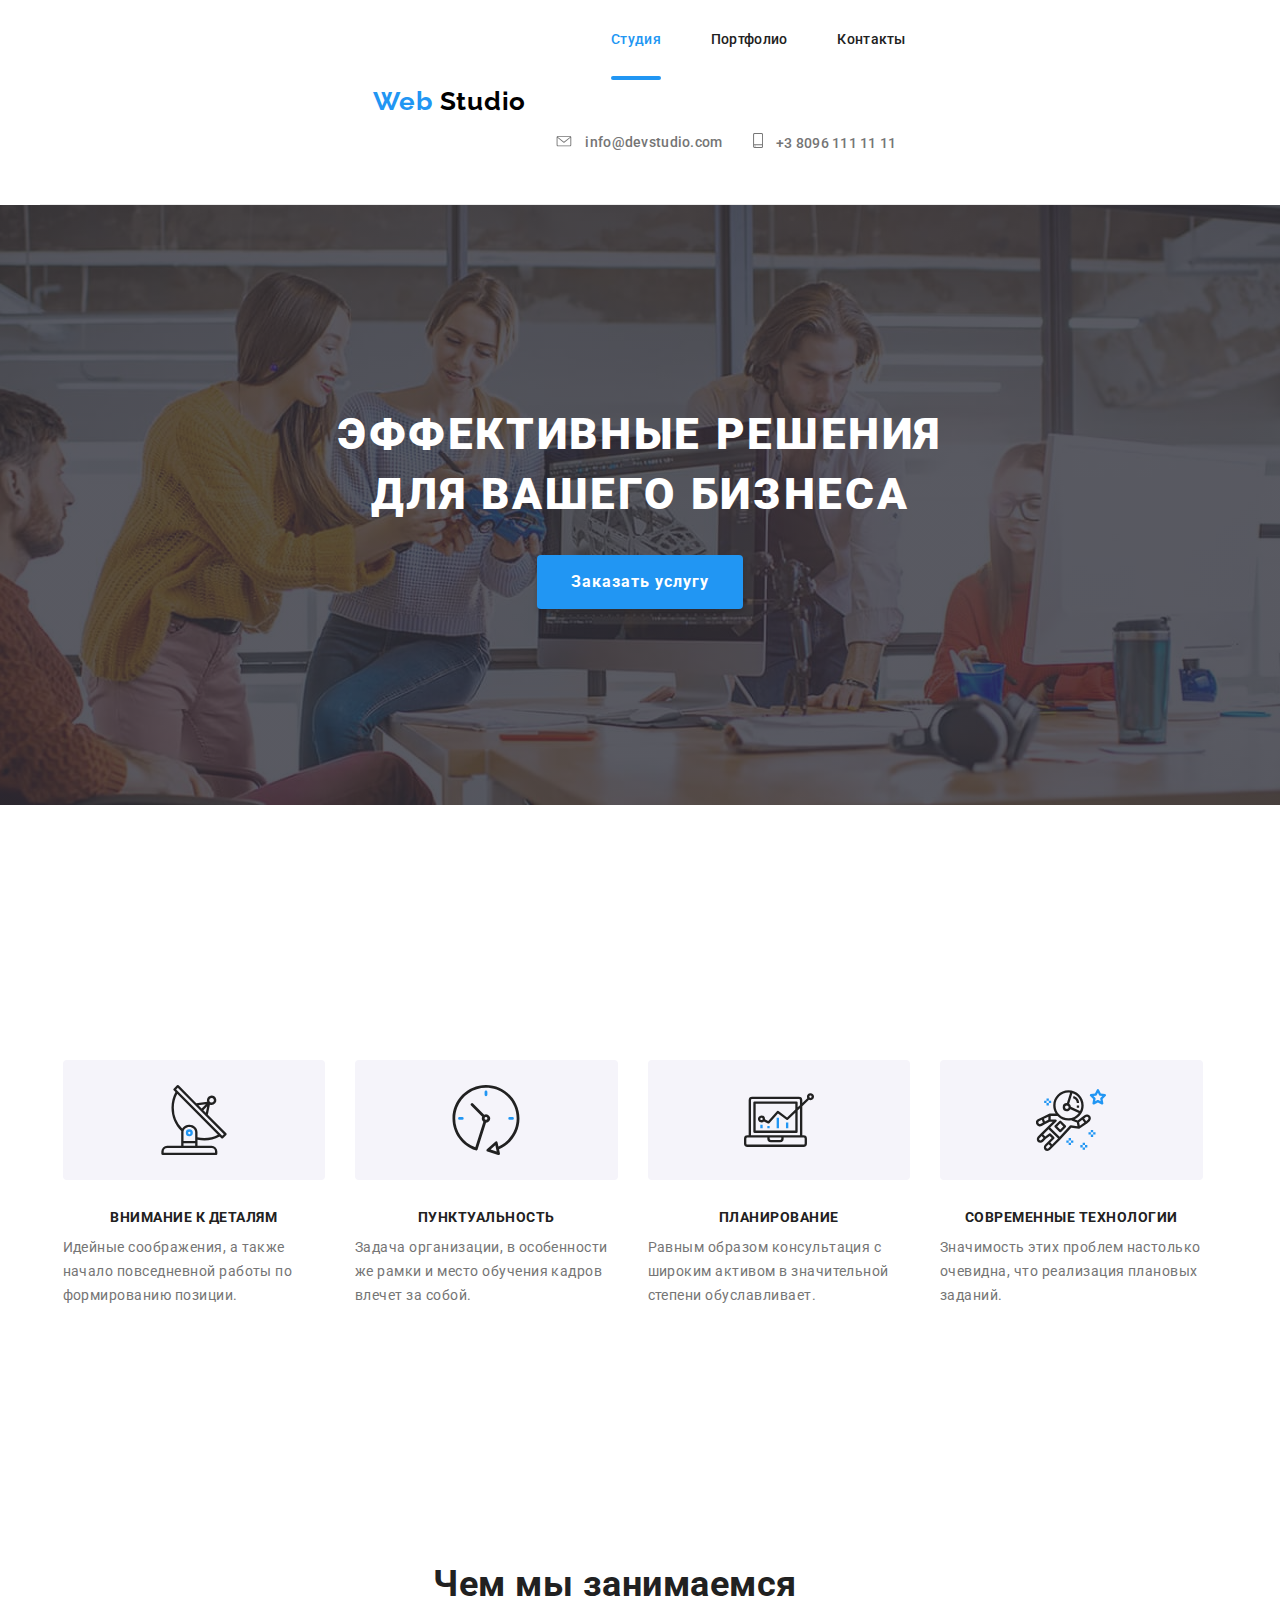
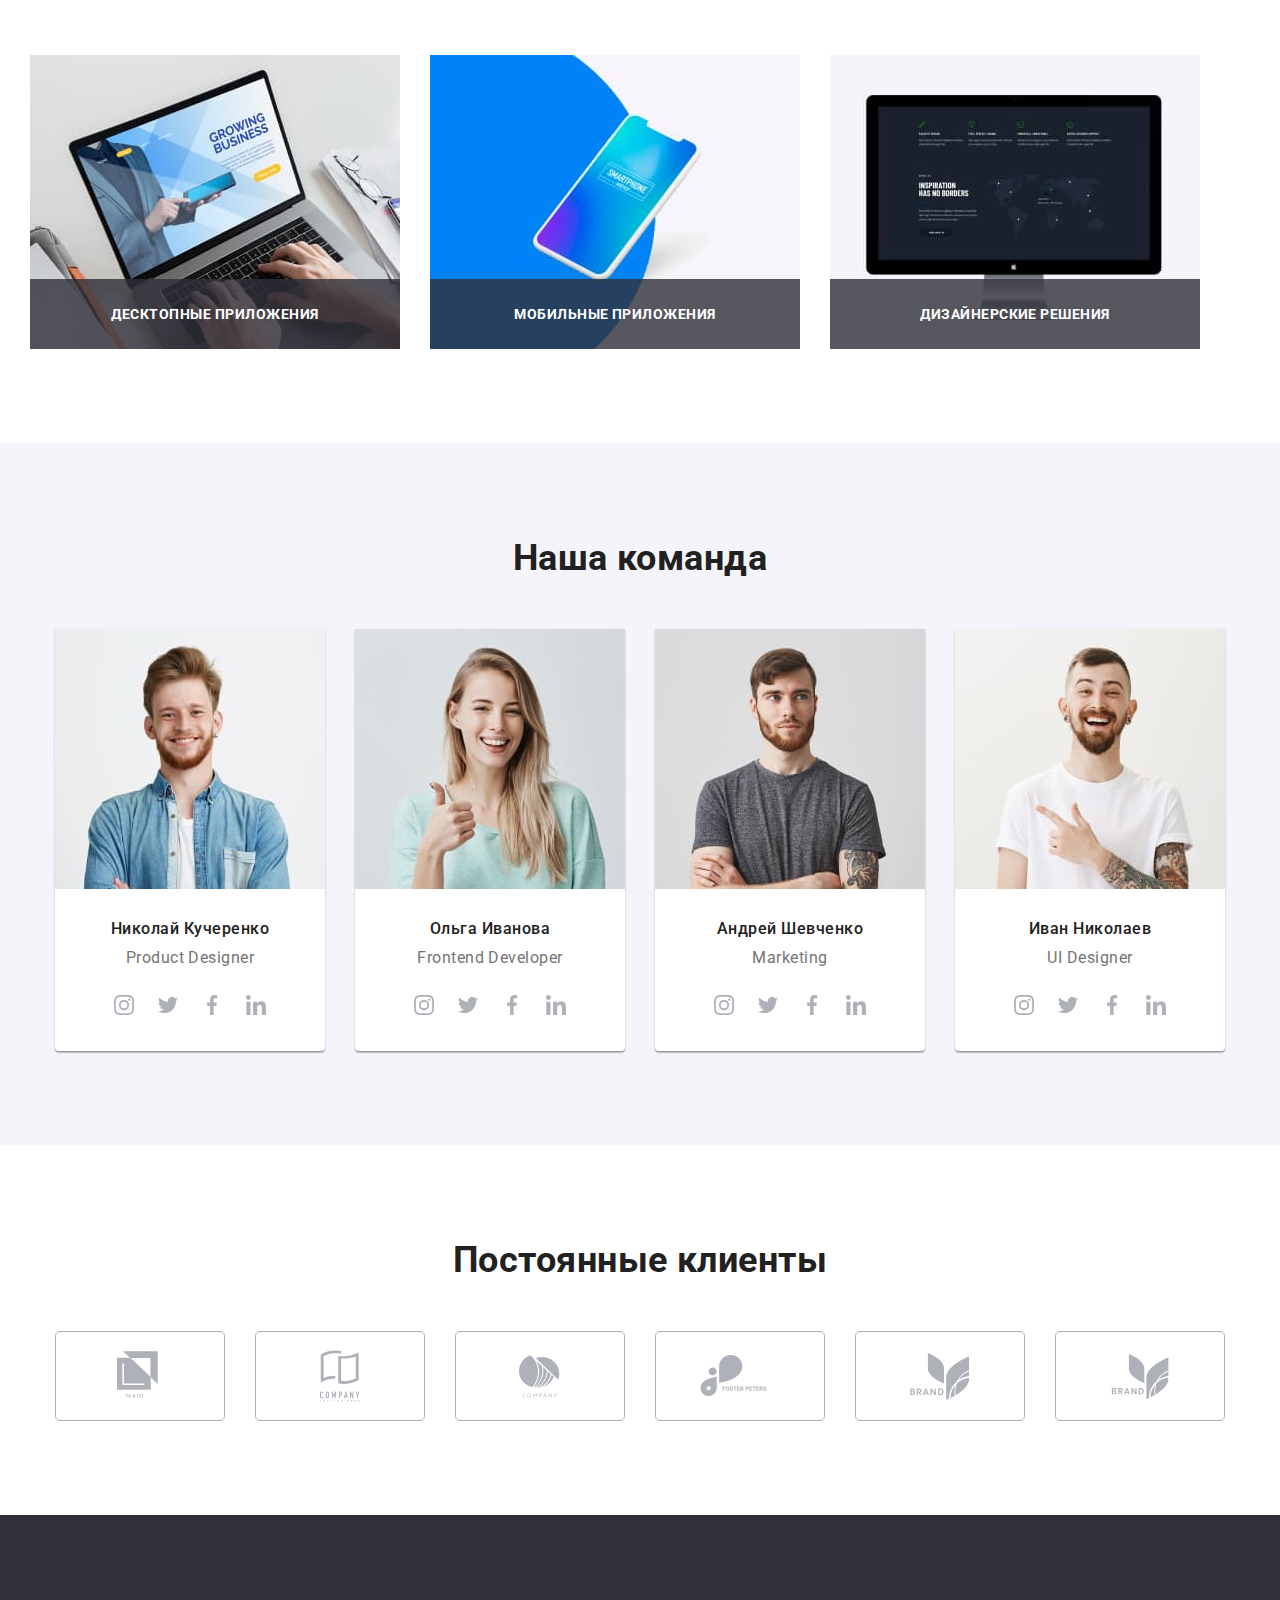
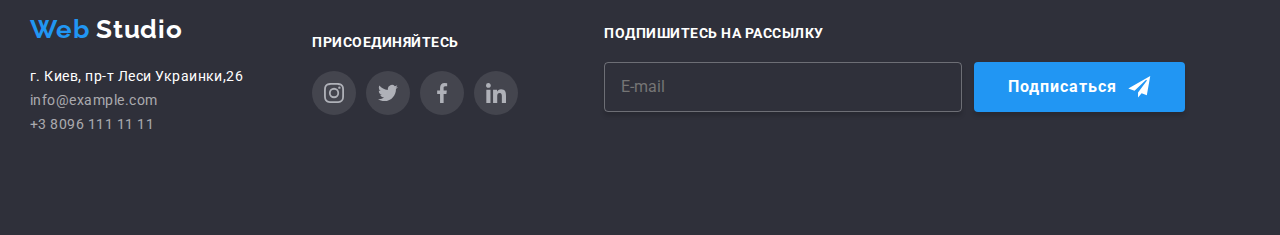
==== commit ca8756d4: "first-mobile-menu" ====
--- a/index.html
+++ b/index.html
@@ -23,35 +23,53 @@
             <span class="logo-blue">Web</span>
             <span class="logo-black">Studio</span></a
           >
-          <ul class="site-nav">
-            <li class="item">
-              <a href="./index.html" class="link current">Студия</a>
-            </li>
-            <li class="item">
-              <a href="./portfolio.html" class="link">Портфолио</a>
-            </li>
-            <li class="item"><a href="" class="link">Контакты</a></li>
-          </ul>
+          <button
+            type="button"
+            class="menu-button"
+            aria-expended="false"
+            aria-controls="menu-container"
+            data-menu-button
+          >
+            <svg
+              width="40px"
+              height="40px"
+              aria-label="Переключатель мобильного меню"
+            >
+              <use class="icon-cross" href="./img/sprite.svg#cross"></use>
+              <use class="icon-menu" href="./img/sprite.svg#menu"></use>
+            </svg>
+          </button>
+          <div class="menu-container" id="menu-container" data-menu>
+            <ul class="site-nav">
+              <li class="item">
+                <a href="./index.html" class="link current">Студия</a>
+              </li>
+              <li class="item">
+                <a href="./portfolio.html" class="link">Портфолио</a>
+              </li>
+              <li class="item"><a href="" class="link">Контакты</a></li>
+            </ul>
+            <ul class="auth-nav">
+              <li class="item">
+                <a href="mailto:info@devstudio.com" class="link">
+                  <svg class="icon-nav" width="16px" height="11px">
+                    <use href="./img/sprite.svg#envelope"></use>
+                  </svg>
+                  info@devstudio.com
+                </a>
+              </li>
+
+              <li class="item">
+                <a href="tel:+380961111111" class="link">
+                  <svg class="icon-nav" width="10" height="15">
+                    <use href="./img/sprite.svg#smartphone"></use>
+                  </svg>
+                  +3 8096 111 11 11</a
+                >
+              </li>
+            </ul>
+          </div>
         </nav>
-        <ul class="auth-nav">
-          <li class="item">
-            <a href="mailto:info@devstudio.com" class="link">
-              <svg class="icon-nav" width="16px" height="11px">
-                <use href="./img/sprite.svg#envelope"></use>
-              </svg>
-              info@devstudio.com
-            </a>
-          </li>
-
-          <li class="item">
-            <a href="tel:+380961111111" class="link">
-              <svg class="icon-nav" width="10" height="15">
-                <use href="./img/sprite.svg#smartphone"></use>
-              </svg>
-              +3 8096 111 11 11</a
-            >
-          </li>
-        </ul>
       </div>
     </header>
     <main>
@@ -494,19 +512,24 @@
             <li>
               <a class="logo none footer-logo" href="./">
                 <span class="logo-blue">Web</span>
-                <span class="logo-white">Studio</span></a>
+                <span class="logo-white">Studio</span></a
+              >
             </li>
             <li>
               <address class="address">г. Киев, пр-т Леси Украинки,26</address>
             </li>
             <li>
-              <a href="mailto:info@example.com" class="link-in-footer">info@example.com</a>
+              <a href="mailto:info@example.com" class="link-in-footer"
+                >info@example.com</a
+              >
             </li>
             <li>
-              <a href="tel:+380961111111" class="link-in-footer">+3 8096 111 11 11</a>
+              <a href="tel:+380961111111" class="link-in-footer"
+                >+3 8096 111 11 11</a
+              >
             </li>
           </ul>
-          
+
           <ul class="join">
             <li><b class="footer-list-title">Присоединяйтесь</b></li>
             <li>
--- a/css/main.min.css
+++ b/css/main.min.css
@@ -1,2 +1,2 @@
-.visually-hidden{position:absolute;width:1px;height:1px;margin:-1px;border:0;padding:0;clip:rect(0 0 0 0);overflow:hidden}.auth-nav,.join,.features,.projects,.team,.social-networks,.clients{margin:0;padding:0;list-style:none}.container,.header,.footer-content{min-width:100%;margin-left:auto;margin-right:auto}.page{background-color:#fff;color:#757575;font-family:Roboto, sans-serif;letter-spacing:0.03em;overflow-x:hidden;padding:15px;margin-left:auto;margin-right:auto}.section.sec-bg-color{background-color:#f5f4fa}.img{display:block;max-width:100%;height:auto}.none{text-decoration:none}.list{margin:0;padding:0;list-style:none}.logo,.footer-logo{--color1: #2196f3;--color2: #ffffff;--color3: #000000}.logo{display:block;margin-top:24px;margin-bottom:24px;font-family:Raleway, sans-serif;font-weight:700;font-size:24px;line-height:1.16;letter-spacing:0.03em;text-decoration:none;-webkit-transition:color 250ms cubic-bezier(0.4, 0, 0.2, 1);transition:color 250ms cubic-bezier(0.4, 0, 0.2, 1)}@media screen and (min-width: 1200px){.logo{font-size:26px;line-height:1.2}}.logo:hover,.logo:focus{--color1: #000000;--color3: #2196f3}.footer-logo{margin-top:0;padding-top:0;padding-bottom:0px;margin-bottom:20px}.footer-logo:hover,.footer-logo:focus{--color1: #ffffff;--color2: #2196f3}.logo-blue{color:var(--color1)}.logo-black{color:var(--color3)}.logo-white{color:var(--color2)}.header{border-bottom:1px solid #ececec}@media screen and (min-width: 768px){.header{width:100%;display:-webkit-box;display:-ms-flexbox;display:flex;-webkit-box-pack:center;-ms-flex-pack:center;justify-content:center}}@media screen and (min-width: 1200px){.header{width:1200px;display:-webkit-box;display:-ms-flexbox;display:flex}}@media screen and (min-width: 768px){.main-nav{display:-webkit-box;display:-ms-flexbox;display:flex;-webkit-box-align:center;-ms-flex-align:center;align-items:center}}@media screen and (min-width: 1200px){.main-nav{display:-webkit-box;display:-ms-flexbox;display:flex;-webkit-box-align:center;-ms-flex-align:center;align-items:center}}.site-nav{display:none;list-style:none;-webkit-transition:color 250ms cubic-bezier(0.4, 0, 0.2, 1);transition:color 250ms cubic-bezier(0.4, 0, 0.2, 1)}@media screen and (min-width: 768px){.site-nav{display:-webkit-box;display:-ms-flexbox;display:flex;margin-left:65px;margin-top:0px;margin-bottom:0px;padding-left:0}.site-nav .item+.item{margin-left:50px}}@media screen and (min-width: 1200px){.site-nav{display:-webkit-box;display:-ms-flexbox;display:flex;margin-left:85px;margin-top:0px;margin-bottom:0px;padding-left:0}.site-nav .item+.item{margin-left:50px}}.site-nav .link{display:block;color:#212121;font-weight:500;font-size:14px;line-height:1.14;letter-spacing:0.02em;text-decoration:none;cursor:pointer;padding-top:32px;padding-bottom:32px}.site-nav .link:hover,.site-nav .link:focus{color:#2196f3}.site-nav .link.current{position:relative;color:#2196f3}.site-nav .link.current::after{content:"";position:absolute;bottom:0;left:0;width:100%;height:4px;border-radius:2px;background-color:#2196f3}.auth-nav{display:none;-webkit-transition:color 250ms cubic-bezier(0.4, 0, 0.2, 1);transition:color 250ms cubic-bezier(0.4, 0, 0.2, 1)}@media screen and (min-width: 768px){.auth-nav{display:block;margin-top:21px;margin-bottom:21px;margin-left:84px;margin-right:10px}}@media screen and (min-width: 1200px){.auth-nav{display:-webkit-box;display:-ms-flexbox;display:flex;margin-left:auto}.auth-nav .auth-nav .item+.item{margin-left:30px}}.auth-nav .item:not(:last-child){margin-bottom:10px}@media screen and (min-width: 1200px){.auth-nav .item{display:-webkit-box;display:-ms-flexbox;display:flex;-webkit-box-align:center;-ms-flex-align:center;align-items:center}}.auth-nav .link{display:block;color:#757575;font-weight:500;font-size:12px;line-height:1.16x;letter-spacing:0.02em;text-decoration:none}.auth-nav .link:hover,.auth-nav .link:focus{color:#2196f3}@media screen and (min-width: 1200px){.auth-nav .link{padding-top:32px;padding-bottom:32px;font-size:14px;line-height:1.14x}}.icon-nav{margin-right:10px;fill:currentColor}.icon-nav:hover,.icon-nav:focus{color:#2196f3}.section{padding-bottom:60px;padding-top:60px}@media screen and (min-width: 480px){.section{max-width:100%}}@media screen and (min-width: 768px){.section{max-width:100%}}@media screen and (min-width: 1200px){.section{padding-bottom:94px;padding-top:94px}}.section-title{margin-top:0;margin-bottom:0;margin-bottom:50px;color:#212121;font-weight:700;font-size:28px;line-height:1.18;text-align:center}@media screen and (min-width: 1200px){.section-title{font-size:36px;line-height:1.17}}@media screen and (min-width: 1200px){.section.no-padding-bottom{padding-bottom:0;margin-right:0}}.footer-content{padding-top:60px;padding-bottom:60px;text-align:center}@media screen and (min-width: 1200px){.footer-content{display:-webkit-box;display:-ms-flexbox;display:flex;-webkit-box-align:baseline;-ms-flex-align:baseline;align-items:baseline}}.join{padding-top:60px;padding-bottom:60px}@media screen and (min-width: 1200px){.join{margin-left:69px}}@media screen and (min-width: 1200px){.subscription{margin-left:auto}}.footer{background-color:#2f303a}@media screen and (min-width: 1200px){.footer{width:480px;display:-webkit-box;display:-ms-flexbox;display:flex}}@media screen and (min-width: 768px){.footer{width:100%}}@media screen and (min-width: 1200px){.footer{width:1200px}}.address{color:#fff;font-size:14px;line-height:1.71;font-style:inherit}.link-in-footer{color:rgba(255,255,255,0.6);font-size:14px;line-height:1.71;text-decoration:none}.link-in-footer:hover,.link-in-footer:focus{color:#2196f3}.footer-list-title{display:block;margin-bottom:20px;color:#fff;font-weight:700;font-size:14px;line-height:1.14;text-transform:uppercase}.email{display:block;width:calc(100% - 15px * 2);margin-right:15px;margin-left:15px;margin-bottom:20px;height:50px;padding:15px 16px;text-decoration:none;color:rgba(255,255,255,0.6);font-family:Roboto;font-size:16px;line-height:1.87;border:1px solid rgba(255,255,255,0.3);background-color:inherit;-webkit-box-shadow:0px 4px 4px rgba(0,0,0,0.15);box-shadow:0px 4px 4px rgba(0,0,0,0.15);border-radius:4px}@media screen and (min-width: 1200px){.email{margin-right:12px}}@media screen and (min-width: 768px){.email{max-width:450px;margin-left:auto;margin-right:auto}}@media screen and (min-width: 1200px){.sub-field{display:-webkit-box;display:-ms-flexbox;display:flex;-webkit-box-orient:horizontal;-webkit-box-direction:normal;-ms-flex-direction:row;flex-direction:row}}.icon-send{fill:currentColor;margin-left:10px}.footer-top{display:-webkit-box;display:-ms-flexbox;display:flex;-ms-flex-wrap:nowrap;flex-wrap:nowrap;-ms-flex-pack:distribute;justify-content:space-around;-webkit-box-align:center;-ms-flex-align:center;align-items:center}.hero{max-width:1600px;text-align:center;margin-left:auto;margin-right:auto}.hero-title{margin-top:0;margin-bottom:30px;padding-top:118px;color:#fff;font-weight:900;font-size:26px;line-height:1.61;letter-spacing:0.06em;text-transform:uppercase}@media screen and (min-width: 1200px){.hero-title{margin-bottom:30px;padding-top:200px;font-size:44px;line-height:1.36}}.overlay{width:100%;height:400px;margin-left:auto;margin-right:auto;background-color:gray;background-image:-webkit-gradient(linear, left top, left bottom, from(rgba(47,48,58,0.8)), to(rgba(47,48,58,0.8))),url(../img/header.jpg);background-image:linear-gradient(rgba(47,48,58,0.8), rgba(47,48,58,0.8)),url(../img/header.jpg);background-repeat:no-repeat;background-position:center;background-size:cover}@media screen and (min-width: 480px){.overlay{width:480px}}@media screen and (min-width: 768px){.overlay{width:768px}}@media screen and (min-width: 1200px){.overlay{min-width:1600px;height:600px}}.button{display:inline-block;border-radius:4px;padding:10px 32px;min-width:200px;color:#fff;background-color:#2196f3;-webkit-box-shadow:0px 4px 4px rgba(0,0,0,0.15);box-shadow:0px 4px 4px rgba(0,0,0,0.15);font-weight:700;font-size:16px;line-height:1.87;text-align:center;letter-spacing:0.06em;text-decoration:none;cursor:pointer;border-color:transparent;-webkit-transition:color 250ms cubic-bezier(0.4, 0, 0.2, 1);transition:color 250ms cubic-bezier(0.4, 0, 0.2, 1);-webkit-transition:background-color 250ms cubic-bezier(0.4, 0, 0.2, 1);transition:background-color 250ms cubic-bezier(0.4, 0, 0.2, 1)}.button:hover,.button:focus{color:#2196f3;background-color:#fff}.button.send{display:-webkit-box;display:-ms-flexbox;display:flex;-webkit-box-align:center;-ms-flex-align:center;align-items:center;margin-left:auto;margin-right:auto}.button-portfolio{display:inline-block;font-weight:500;font-size:16px;line-height:1.16;padding:6px 22px;min-width:73px;text-align:center;cursor:pointer;border:transparent;border-radius:4px;outline:none;-webkit-transition:color 250ms cubic-bezier(0.4, 0, 0.2, 1);transition:color 250ms cubic-bezier(0.4, 0, 0.2, 1);-webkit-transition:background-color 250ms cubic-bezier(0.4, 0, 0.2, 1);transition:background-color 250ms cubic-bezier(0.4, 0, 0.2, 1)}.button-portfolio:hover,.button-portfolio:focus{background-color:#2196f3;color:#fff}.backdrop{position:fixed;top:0;left:0;width:100%;height:100%;background-color:rgba(0,0,0,0.2);opacity:1;-webkit-transition:opacity 250ms cubic-bezier(0.4, 0, 0.2, 1);transition:opacity 250ms cubic-bezier(0.4, 0, 0.2, 1)}.backdrop.is-hidden{opacity:0;pointer-events:none}.backdrop.is-hidden .modal{-webkit-transform:translate(-50%, -50%) scale(0.1);transform:translate(-50%, -50%) scale(0.1)}.modal{position:absolute;top:50%;left:50%;z-index:999;max-height:77%;max-width:94%;overflow:auto;background-color:#ffffff;-webkit-box-shadow:0px 2px 1px rgba(0,0,0,0.2),0px 1px 1px rgba(0,0,0,0.14),0px 1px 3px rgba(0,0,0,0.12);box-shadow:0px 2px 1px rgba(0,0,0,0.2),0px 1px 1px rgba(0,0,0,0.14),0px 1px 3px rgba(0,0,0,0.12);border-radius:4px;-webkit-transform:translate(-50%, -50%) scale(1);transform:translate(-50%, -50%) scale(1);-webkit-transition:-webkit-transform 250ms cubic-bezier(0.4, 0, 0.2, 1);transition:-webkit-transform 250ms cubic-bezier(0.4, 0, 0.2, 1);transition:transform 250ms cubic-bezier(0.4, 0, 0.2, 1);transition:transform 250ms cubic-bezier(0.4, 0, 0.2, 1), -webkit-transform 250ms cubic-bezier(0.4, 0, 0.2, 1)}@media screen and (min-width: 1200px){.modal{min-height:59%;min-width:58%}}.modal-form{list-style:none;padding:0;margin-bottom:0}.form-header{margin-left:40px;margin-right:40px;margin-top:40px;margin-bottom:30px;font-weight:bold;font-size:20px;line-height:1.5;text-align:center;letter-spacing:0.03em;color:#212121}@media screen and (min-width: 1200px){.form-header{line-height:1.15;margin-left:auto;margin-right:auto}}.agreement{font-size:12px;line-height:171%;color:#757575}@media screen and (min-width: 1200px){.agreement{font-size:14px;line-height:171%}}.agreement-text{padding-left:24px}.modal-link{color:#2196f3}.form-field{position:relative;margin-bottom:28px;margin-left:40px;margin-right:40px}.form-field.bottom{position:relative;margin-bottom:0px;display:-webkit-box;display:-ms-flexbox;display:flex;-webkit-box-pack:center;-ms-flex-pack:center;justify-content:center;-webkit-box-align:center;-ms-flex-align:center;align-items:center}.form-input{width:100%;margin:0;padding-left:42px;border:1px solid rgba(33,33,33,0.2);-webkit-box-sizing:border-box;box-sizing:border-box;border-radius:4px;height:40px}.form-label{position:absolute;top:0;left:0;-webkit-transform:translate(42px, 12px);transform:translate(42px, 12px);-webkit-transition:color 250ms cubic-bezier(0.4, 0, 0.2, 1),-webkit-transform 250ms cubic-bezier(0.4, 0, 0.2, 1);transition:color 250ms cubic-bezier(0.4, 0, 0.2, 1),-webkit-transform 250ms cubic-bezier(0.4, 0, 0.2, 1);transition:color 250ms cubic-bezier(0.4, 0, 0.2, 1),transform 250ms cubic-bezier(0.4, 0, 0.2, 1);transition:color 250ms cubic-bezier(0.4, 0, 0.2, 1),transform 250ms cubic-bezier(0.4, 0, 0.2, 1),-webkit-transform 250ms cubic-bezier(0.4, 0, 0.2, 1)}.form-icon{position:absolute;top:0;left:0;-webkit-transform:translate(16px, 11px);transform:translate(16px, 11px);fill:#212121;-webkit-transition:fill 250ms cubic-bezier(0.4, 0, 0.2, 1);transition:fill 250ms cubic-bezier(0.4, 0, 0.2, 1)}.form-input:focus ~ .form-icon{fill:#2196f3}.form-comment{width:100%;height:120px;margin:0;margin-bottom:20px;padding:16px 11px;border:1px solid rgba(33,33,33,0.2);-webkit-box-sizing:border-box;box-sizing:border-box;border-radius:4px}.comment{height:120px}.modal-submit{margin-bottom:40px;margin-left:125px;margin-right:125px;margin-top:30px;-webkit-transition:background-color 250ms cubic-bezier(0.4, 0, 0.2, 1),color 250ms cubic-bezier(0.4, 0, 0.2, 1);transition:background-color 250ms cubic-bezier(0.4, 0, 0.2, 1),color 250ms cubic-bezier(0.4, 0, 0.2, 1)}@media screen and (min-width: 1200px){.modal-submit{margin-left:164px;margin-right:164px}}.button.modal-submit:hover{background-color:#188ce8;color:white}.form-input:focus+.form-label,.form-comment:focus+.form-label,.form-input:not(:placeholder-shown)+.form-label,.form-comment:not(:placeholder-shown)+.form-label{-webkit-transform:translate(16px, -19px);transform:translate(16px, -19px);color:#2196f3;fill:#2196f3}.close{fill:#000;position:absolute;-webkit-transform:translate(-8px, 8px);transform:translate(-8px, 8px);top:0;right:0;display:-webkit-box;display:-ms-flexbox;display:flex;-webkit-box-pack:center;-ms-flex-pack:center;justify-content:center;-webkit-box-align:center;-ms-flex-align:center;align-items:center;width:30px;height:30px;border-radius:50%;border:1px solid rgba(0,0,0,0.1);background-color:transparent;-webkit-transition:fill 250ms cubic-bezier(0.4, 0, 0.2, 1);transition:fill 250ms cubic-bezier(0.4, 0, 0.2, 1)}.close:hover{fill:#2196f3}.agreement::after{position:absolute;top:0;left:0;content:"";display:inline-block;width:16px;height:15px;border:2px solid #212121;border-radius:2px}@media screen and (min-width: 1200px){.agreement::after{-webkit-transform:translateY(3px);transform:translateY(3px)}}.checkbox:checked+.agreement::after{border-color:#2196f3;background-color:#2196f3;background-image:url(../img/check.svg);background-clip:contain;background-origin:border-box}@media screen and (min-width: 480px){.features{width:480px}}@media screen and (min-width: 768px){.features{min-width:768px;display:-webkit-box;display:-ms-flexbox;display:flex;-ms-flex-wrap:wrap;flex-wrap:wrap;margin:-15px}}@media screen and (min-width: 1200px){.features{min-width:1600px;height:600px}}@media screen and (min-width: 768px){.features-item{max-width:calc((100% - 15px * 4) / 2);margin:15px}}@media screen and (min-width: 768px){.features :last-child{margin-right:0}}.features img{display:inline-block;margin-bottom:30px}.features-title{margin-top:0;margin-bottom:10px;text-align:center;color:#212121;font-weight:700;font-size:14px;line-height:1.14;text-transform:uppercase}.text{margin-top:0;margin-bottom:0;font-size:14px;line-height:1.71}.icon-features{display:-webkit-box;display:-ms-flexbox;display:flex;-webkit-box-align:center;-ms-flex-align:center;align-items:center;-webkit-box-pack:center;-ms-flex-pack:center;justify-content:center;width:100%;height:120px;margin-bottom:30px;padding-left:15px;padding-right:15px;background-color:#f5f4fa;border-radius:4px}.section.project-section{display:none}@media screen and (min-width: 1200px){.section.project-section{display:block;width:1200px}}.item.example{position:relative;z-index:-1}@media screen and (min-width: 1200px){.projects{display:-webkit-box;display:-ms-flexbox;display:flex}.projects>.item{position:relative;margin-right:30px}.projects>.item:last-child{margin-right:0}}.description{position:absolute;bottom:0;left:0;width:100%;height:70px;display:-webkit-box;display:-ms-flexbox;display:flex;-webkit-box-pack:center;-ms-flex-pack:center;justify-content:center;-webkit-box-align:center;-ms-flex-align:center;align-items:center;margin-top:0;margin-bottom:0;color:#fff;background-color:rgba(47,48,58,0.8);font-weight:700;font-size:14px;line-height:1.14x;text-align:center;text-transform:uppercase}.team{display:block}@media screen and (min-width: 768px){.team{display:-webkit-box;display:-ms-flexbox;display:flex;-ms-flex-wrap:wrap;flex-wrap:wrap;margin:-15px}}@media screen and (min-width: 1200px){.team .team>.item{margin-right:30px;background-color:#fff}.team .team>.item:last-child{margin-right:0}}.team-card{background:#ffffff;-webkit-box-shadow:0px 2px 1px rgba(0,0,0,0.2),0px 1px 1px rgba(0,0,0,0.14),0px 1px 3px rgba(0,0,0,0.12);box-shadow:0px 2px 1px rgba(0,0,0,0.2),0px 1px 1px rgba(0,0,0,0.14),0px 1px 3px rgba(0,0,0,0.12);border-radius:0px 0px 4px 4px}@media screen and (min-width: 768px){.team-card{min-width:calc((100% - 15px * 4) / 2);margin:15px}}.section-subtitle{margin-right:0;margin-left:0;margin-top:0;margin-bottom:10px;color:#212121;font-weight:500;font-size:16px;line-height:1.19;text-align:center}.section-text{margin-right:0;margin-left:0;margin-top:0;margin-bottom:16px;font-weight:400;font-size:16px;line-height:1.19;text-align:center}.content{padding-top:30px;padding-bottom:24px;padding-left:32px;padding-right:32px}.icon-social-networks{width:20px;height:20px}.social-networks{display:-webkit-box;display:-ms-flexbox;display:flex;-webkit-box-pack:center;-ms-flex-pack:center;justify-content:center}.icon-bg{display:-webkit-box;display:-ms-flexbox;display:flex;-webkit-box-pack:center;-ms-flex-pack:center;justify-content:center;-webkit-box-align:center;-ms-flex-align:center;align-items:center;width:44px;height:44px;border-radius:50%;fill:#afb1b8;-webkit-transition:color 250ms cubic-bezier(0.4, 0, 0.2, 1);transition:color 250ms cubic-bezier(0.4, 0, 0.2, 1);-webkit-transition:background-color 250ms cubic-bezier(0.4, 0, 0.2, 1);transition:background-color 250ms cubic-bezier(0.4, 0, 0.2, 1)}.icon-bg:hover,.icon-bg:focus{background-color:#2196f3;fill:#fff}.social-networks>.icon-bg{margin-right:10px}.social-networks>.icon-bg:last-child{margin-right:0}.icon-bg-footer{display:-webkit-box;display:-ms-flexbox;display:flex;-webkit-box-pack:center;-ms-flex-pack:center;justify-content:center;-webkit-box-align:center;-ms-flex-align:center;align-items:center;width:44px;height:44px;margin-right:10px;border-radius:50%;fill:#afb1b8;background-color:rgba(255,255,255,0.1);-webkit-transition:color 250ms cubic-bezier(0.4, 0, 0.2, 1);transition:color 250ms cubic-bezier(0.4, 0, 0.2, 1);-webkit-transition:background-color 250ms cubic-bezier(0.4, 0, 0.2, 1);transition:background-color 250ms cubic-bezier(0.4, 0, 0.2, 1)}.icon-bg-footer:hover,.icon-bg-footer:focus{background-color:#2196f3;fill:#fff}.clients{display:-webkit-box;display:-ms-flexbox;display:flex;-ms-flex-wrap:wrap;flex-wrap:wrap;margin:-15px}@media screen and (min-width: 480px){.clients{width:480px}}@media screen and (min-width: 768px){.clients{width:768px;display:-webkit-box;display:-ms-flexbox;display:flex;-ms-flex-wrap:wrap;flex-wrap:wrap}}@media screen and (min-width: 1200px){.clients{width:1200px}}.clients .item{display:-webkit-box;display:-ms-flexbox;display:flex;-webkit-box-align:center;-ms-flex-align:center;align-items:center;-webkit-box-pack:center;-ms-flex-pack:center;justify-content:center;height:90px;border:1px solid #afb1b8;border-radius:5px;fill:#afb1b8}.clients .item:hover,.clients .item:focus{fill:#2196f3;border:1px solid #2196f3}.clients>.item:last-child{margin-right:0}.icon-client{color:currentColor;-webkit-transition:color 250ms cubic-bezier(0.4, 0, 0.2, 1);transition:color 250ms cubic-bezier(0.4, 0, 0.2, 1)}.icon-client:hover,.icon-client:focus{border:none}.client-logo{-webkit-transition:color 250ms cubic-bezier(0.4, 0, 0.2, 1);transition:color 250ms cubic-bezier(0.4, 0, 0.2, 1);margin:15px}@media screen and (max-width: 767px){.client-logo{min-width:calc((100% - 15px * 4) / 2);margin:15px}}@media screen and (min-width: 768px){.client-logo{min-width:calc((100% - 15px * 6) / 3);margin:15px}}@media screen and (min-width: 1200px){.client-logo{width:calc((100% - 15px * 6) / 3)}}
+.visually-hidden{position:absolute;width:1px;height:1px;margin:-1px;border:0;padding:0;clip:rect(0 0 0 0);overflow:hidden}.auth-nav,.join,.features,.projects,.team,.social-networks,.clients{margin:0;padding:0;list-style:none}.container,.header,.footer-content{padding-left:15px;padding-right:15px;margin-left:auto;margin-right:auto}@media screen and (min-width: 480px){.container,.header,.footer-content{width:480px}}@media screen and (min-width: 768px){.container,.header,.footer-content{width:768px}}@media screen and (min-width: 1200px){.container,.header,.footer-content{width:1200px}}.page{background-color:#fff;color:#757575;font-family:Roboto, sans-serif;letter-spacing:0.03em;overflow-x:hidden;margin-left:auto;margin-right:auto}.section.sec-bg-color{background-color:#f5f4fa}.img{display:block;max-width:100%;height:auto}.none{text-decoration:none}.list{margin:0;padding:0;list-style:none}.logo,.footer-logo{--color1: #2196f3;--color2: #ffffff;--color3: #000000}.logo{display:block;margin-top:24px;margin-bottom:24px;font-family:Raleway, sans-serif;font-weight:700;font-size:24px;line-height:1.16;letter-spacing:0.03em;text-decoration:none;-webkit-transition:color 250ms cubic-bezier(0.4, 0, 0.2, 1);transition:color 250ms cubic-bezier(0.4, 0, 0.2, 1)}@media screen and (min-width: 1200px){.logo{font-size:26px;line-height:1.2}}.logo:hover,.logo:focus{--color1: #000000;--color3: #2196f3}.footer-logo{margin-top:0;padding-top:0;padding-bottom:0px;margin-bottom:20px}.footer-logo:hover,.footer-logo:focus{--color1: #ffffff;--color2: #2196f3}.logo-blue{color:var(--color1)}.logo-black{color:var(--color3)}.logo-white{color:var(--color2)}body.modal-open{overflow:hidden}.header{position:relative;border-bottom:1px solid #ececec}@media screen and (min-width: 768px){.header{width:100%;display:-webkit-box;display:-ms-flexbox;display:flex;-webkit-box-pack:center;-ms-flex-pack:center;justify-content:center}}@media screen and (min-width: 1200px){.header{width:1200px;display:-webkit-box;display:-ms-flexbox;display:flex;margin-left:auto;margin-right:auto}}.main-nav{display:-webkit-box;display:-ms-flexbox;display:flex;-webkit-box-pack:justify;-ms-flex-pack:justify;justify-content:space-between;-webkit-box-align:center;-ms-flex-align:center;align-items:center}@media screen and (min-width: 768px){.main-nav{display:-webkit-box;display:-ms-flexbox;display:flex;-webkit-box-align:center;-ms-flex-align:center;align-items:center}}@media screen and (min-width: 1200px){.main-nav{display:-webkit-box;display:-ms-flexbox;display:flex;-webkit-box-align:center;-ms-flex-align:center;align-items:center}}.site-nav{list-style:none;-webkit-transition:color 250ms cubic-bezier(0.4, 0, 0.2, 1);transition:color 250ms cubic-bezier(0.4, 0, 0.2, 1)}@media screen and (min-width: 768px){.site-nav{position:static;display:-webkit-box;display:-ms-flexbox;display:flex;margin-left:65px;margin-top:0px;margin-bottom:0px;padding-left:0}.site-nav .item+.item{margin-left:50px}}@media screen and (min-width: 1200px){.site-nav{display:-webkit-box;display:-ms-flexbox;display:flex;margin-left:85px;margin-top:0px;margin-bottom:0px;padding-left:0}.site-nav .item+.item{margin-left:50px}}.site-nav .link{display:block;color:#212121;font-weight:500;font-size:14px;line-height:1.14;letter-spacing:0.02em;text-decoration:none;cursor:pointer;padding-top:32px;padding-bottom:32px}.site-nav .link:hover,.site-nav .link:focus{color:#2196f3}.site-nav .link.current{position:relative;color:#2196f3}.site-nav .link.current::after{content:"";position:absolute;bottom:0;left:0;width:100%;height:4px;border-radius:2px;background-color:#2196f3}.auth-nav{-webkit-transition:color 250ms cubic-bezier(0.4, 0, 0.2, 1);transition:color 250ms cubic-bezier(0.4, 0, 0.2, 1)}@media screen and (min-width: 768px){.auth-nav{position:static;display:block;margin-top:21px;margin-bottom:21px;margin-left:84px;margin-right:10px}}@media screen and (min-width: 1200px){.auth-nav{display:-webkit-box;display:-ms-flexbox;display:flex;-webkit-box-align:center;-ms-flex-align:center;align-items:center;margin-left:auto}.auth-nav .auth-nav .item+.item{margin-left:30px}}.auth-nav .item:not(:last-child){margin-bottom:10px}@media screen and (min-width: 1200px){.auth-nav .item{display:-webkit-box;display:-ms-flexbox;display:flex;-webkit-box-align:center;-ms-flex-align:center;align-items:center;margin-left:30px}.auth-nav .item:not(:last-child){margin-bottom:0px}}.auth-nav .link{display:block;color:#757575;font-weight:500;font-size:12px;line-height:1.16x;letter-spacing:0.02em;text-decoration:none}.auth-nav .link:hover,.auth-nav .link:focus{color:#2196f3}@media screen and (min-width: 1200px){.auth-nav .link{padding-top:32px;padding-bottom:32px;font-size:14px;line-height:1.14x}}.icon-nav{margin-right:10px;fill:currentColor}.icon-nav:hover,.icon-nav:focus{color:#2196f3}.section{padding-bottom:60px;padding-top:60px}@media screen and (min-width: 1200px){.section{padding-bottom:94px;padding-top:94px;padding-left:15px;padding-right:15px}}.section-title{margin-top:0;margin-bottom:0;margin-bottom:50px;color:#212121;font-weight:700;font-size:28px;line-height:1.18;text-align:center}@media screen and (min-width: 1200px){.section-title{font-size:36px;line-height:1.17}}@media screen and (min-width: 1200px){.section.no-padding-bottom{padding-bottom:0;margin-right:0}}.footer{background-color:#2f303a}@media screen and (min-width: 1200px){.footer{width:480px;display:-webkit-box;display:-ms-flexbox;display:flex}}@media screen and (min-width: 768px){.footer{width:100%}}@media screen and (min-width: 1200px){.footer{min-width:1200px}}.footer-content{padding-top:60px;padding-bottom:60px;text-align:center}@media screen and (min-width: 1200px){.footer-content{display:-webkit-box;display:-ms-flexbox;display:flex;-webkit-box-align:baseline;-ms-flex-align:baseline;align-items:baseline;margin-right:15px;margin-left:15px}}@media screen and (min-width: 1200px){.footer-content .list{text-align:left}}.join{padding-top:60px;padding-bottom:60px}@media screen and (min-width: 1200px){.join{margin-left:69px}}@media screen and (min-width: 1200px){.subscription{margin-left:auto}}.address{color:#fff;font-size:14px;line-height:1.71;font-style:inherit}.link-in-footer{color:rgba(255,255,255,0.6);font-size:14px;line-height:1.71;text-decoration:none}.link-in-footer:hover,.link-in-footer:focus{color:#2196f3}.footer-list-title{display:block;text-align:left;margin-bottom:20px;color:#fff;font-weight:700;font-size:14px;line-height:1.14;text-transform:uppercase}.email{display:block;width:calc(100% - 15px * 2);margin-right:15px;margin-left:15px;margin-bottom:20px;height:50px;padding:15px 16px;text-decoration:none;color:rgba(255,255,255,0.6);font-family:Roboto;font-size:16px;line-height:1.87;border:1px solid rgba(255,255,255,0.3);background-color:inherit;-webkit-box-shadow:0px 4px 4px rgba(0,0,0,0.15);box-shadow:0px 4px 4px rgba(0,0,0,0.15);border-radius:4px}@media screen and (min-width: 1200px){.email{margin-right:12px;width:358px}}@media screen and (min-width: 768px){.email{max-width:450px;margin-left:auto;margin-right:auto}}@media screen and (min-width: 1200px){.sub-field{display:-webkit-box;display:-ms-flexbox;display:flex;-webkit-box-orient:horizontal;-webkit-box-direction:normal;-ms-flex-direction:row;flex-direction:row}}.icon-send{fill:currentColor;margin-left:10px}.footer-top{display:-webkit-box;display:-ms-flexbox;display:flex;-ms-flex-wrap:nowrap;flex-wrap:nowrap;-ms-flex-pack:distribute;justify-content:space-around;-webkit-box-align:center;-ms-flex-align:center;align-items:center}.hero{max-width:100%;text-align:center}.hero-title{margin-top:0;margin-bottom:30px;padding-top:118px;max-width:650px;margin-left:auto;margin-right:auto;color:#fff;font-weight:900;font-size:26px;line-height:1.61;letter-spacing:0.06em;text-transform:uppercase}@media screen and (min-width: 1200px){.hero-title{margin-bottom:30px;padding-top:200px;font-size:44px;line-height:1.36}}.overlay{width:100%;height:400px;margin-left:auto;margin-right:auto;background-color:gray;background-image:-webkit-gradient(linear, left top, left bottom, from(rgba(47,48,58,0.8)), to(rgba(47,48,58,0.8))),url(../img/header.jpg);background-image:linear-gradient(rgba(47,48,58,0.8), rgba(47,48,58,0.8)),url(../img/header.jpg);background-repeat:no-repeat;background-position:center;background-size:cover}@media screen and (min-width: 480px){.overlay{max-width:100%}}@media screen and (min-width: 768px){.overlay{max-width:100%}}@media screen and (min-width: 1200px){.overlay{width:100%;max-width:1600px;height:600px}}.button{display:inline-block;border-radius:4px;padding:10px 32px;min-width:200px;color:#fff;background-color:#2196f3;-webkit-box-shadow:0px 4px 4px rgba(0,0,0,0.15);box-shadow:0px 4px 4px rgba(0,0,0,0.15);font-weight:700;font-size:16px;line-height:1.87;text-align:center;letter-spacing:0.06em;text-decoration:none;cursor:pointer;border-color:transparent;-webkit-transition:color 250ms cubic-bezier(0.4, 0, 0.2, 1);transition:color 250ms cubic-bezier(0.4, 0, 0.2, 1);-webkit-transition:background-color 250ms cubic-bezier(0.4, 0, 0.2, 1);transition:background-color 250ms cubic-bezier(0.4, 0, 0.2, 1)}.button:hover,.button:focus{color:#2196f3;background-color:#fff}.button.send{display:-webkit-box;display:-ms-flexbox;display:flex;-webkit-box-align:center;-ms-flex-align:center;align-items:center;margin-left:auto;margin-right:auto;height:50px;margin-left:12px;margin-right:15px}.button-portfolio{display:inline-block;font-weight:500;font-size:16px;line-height:1.16;padding:6px 22px;min-width:73px;text-align:center;cursor:pointer;border:transparent;border-radius:4px;outline:none;-webkit-transition:color 250ms cubic-bezier(0.4, 0, 0.2, 1);transition:color 250ms cubic-bezier(0.4, 0, 0.2, 1);-webkit-transition:background-color 250ms cubic-bezier(0.4, 0, 0.2, 1);transition:background-color 250ms cubic-bezier(0.4, 0, 0.2, 1)}.button-portfolio:hover,.button-portfolio:focus{background-color:#2196f3;color:#fff}.backdrop{position:fixed;top:0;left:0;width:100%;height:100%;background-color:rgba(0,0,0,0.2);opacity:1;overflow-y:scroll;padding-top:93px;padding-left:15px;padding-right:15px;-webkit-transition:opacity 250ms cubic-bezier(0.4, 0, 0.2, 1);transition:opacity 250ms cubic-bezier(0.4, 0, 0.2, 1)}.backdrop.is-hidden{opacity:0;pointer-events:none}@media screen and (min-width: 768px){.backdrop{padding-top:93px;padding-left:15px;padding-right:15px}}.backdrop.is-hidden .modal{-webkit-transform:translate(-50%, -50%) scale(0.1);transform:translate(-50%, -50%) scale(0.1)}.modal{position:absolute;top:90%;left:50%;z-index:999;overflow:auto;background-color:#ffffff;-webkit-box-shadow:0px 2px 1px rgba(0,0,0,0.2),0px 1px 1px rgba(0,0,0,0.14),0px 1px 3px rgba(0,0,0,0.12);box-shadow:0px 2px 1px rgba(0,0,0,0.2),0px 1px 1px rgba(0,0,0,0.14),0px 1px 3px rgba(0,0,0,0.12);border-radius:4px;-webkit-transform:translate(-50%, -50%) scale(1);transform:translate(-50%, -50%) scale(1);-webkit-transition:-webkit-transform 250ms cubic-bezier(0.4, 0, 0.2, 1);transition:-webkit-transform 250ms cubic-bezier(0.4, 0, 0.2, 1);transition:transform 250ms cubic-bezier(0.4, 0, 0.2, 1);transition:transform 250ms cubic-bezier(0.4, 0, 0.2, 1), -webkit-transform 250ms cubic-bezier(0.4, 0, 0.2, 1)}@media screen and (min-width: 1200px){.modal{top:50%}}.modal-form{list-style:none;padding:0;margin-bottom:0}.form-header{margin-left:40px;margin-right:40px;margin-top:40px;margin-bottom:30px;font-weight:bold;font-size:20px;line-height:1.5;text-align:center;letter-spacing:0.03em;color:#212121}@media screen and (min-width: 1200px){.form-header{line-height:1.15;margin-left:auto;margin-right:auto}}.agreement{font-size:12px;line-height:171%;color:#757575}@media screen and (min-width: 1200px){.agreement{font-size:14px;line-height:171%}}.agreement-text{padding-left:24px}.modal-link{color:#2196f3}.form-field{position:relative;margin-bottom:28px;margin-left:40px;margin-right:40px}.form-field.bottom{position:relative;margin-bottom:0px;display:-webkit-box;display:-ms-flexbox;display:flex;-webkit-box-pack:center;-ms-flex-pack:center;justify-content:center;-webkit-box-align:center;-ms-flex-align:center;align-items:center}.form-input{width:100%;margin:0;padding-left:42px;border:1px solid rgba(33,33,33,0.2);-webkit-box-sizing:border-box;box-sizing:border-box;border-radius:4px;height:40px}.form-label{position:absolute;top:0;left:0;-webkit-transform:translate(42px, 12px);transform:translate(42px, 12px);-webkit-transition:color 250ms cubic-bezier(0.4, 0, 0.2, 1),-webkit-transform 250ms cubic-bezier(0.4, 0, 0.2, 1);transition:color 250ms cubic-bezier(0.4, 0, 0.2, 1),-webkit-transform 250ms cubic-bezier(0.4, 0, 0.2, 1);transition:color 250ms cubic-bezier(0.4, 0, 0.2, 1),transform 250ms cubic-bezier(0.4, 0, 0.2, 1);transition:color 250ms cubic-bezier(0.4, 0, 0.2, 1),transform 250ms cubic-bezier(0.4, 0, 0.2, 1),-webkit-transform 250ms cubic-bezier(0.4, 0, 0.2, 1)}.form-icon{position:absolute;top:0;left:0;-webkit-transform:translate(16px, 11px);transform:translate(16px, 11px);fill:#212121;-webkit-transition:fill 250ms cubic-bezier(0.4, 0, 0.2, 1);transition:fill 250ms cubic-bezier(0.4, 0, 0.2, 1)}.form-input:focus ~ .form-icon{fill:#2196f3}.form-comment{width:100%;height:120px;margin:0;margin-bottom:20px;padding:16px 11px;border:1px solid rgba(33,33,33,0.2);-webkit-box-sizing:border-box;box-sizing:border-box;border-radius:4px}.comment{height:120px}.modal-submit{margin-bottom:40px;margin-left:125px;margin-right:125px;margin-top:30px;-webkit-transition:background-color 250ms cubic-bezier(0.4, 0, 0.2, 1),color 250ms cubic-bezier(0.4, 0, 0.2, 1);transition:background-color 250ms cubic-bezier(0.4, 0, 0.2, 1),color 250ms cubic-bezier(0.4, 0, 0.2, 1)}@media screen and (min-width: 1200px){.modal-submit{margin-left:164px;margin-right:164px}}.button.modal-submit:hover{background-color:#188ce8;color:white}.form-input:focus+.form-label,.form-comment:focus+.form-label,.form-input:not(:placeholder-shown)+.form-label,.form-comment:not(:placeholder-shown)+.form-label{-webkit-transform:translate(16px, -19px);transform:translate(16px, -19px);color:#2196f3;fill:#2196f3}.close{fill:#000;position:absolute;-webkit-transform:translate(-8px, 8px);transform:translate(-8px, 8px);top:0;right:0;display:-webkit-box;display:-ms-flexbox;display:flex;-webkit-box-pack:center;-ms-flex-pack:center;justify-content:center;-webkit-box-align:center;-ms-flex-align:center;align-items:center;width:30px;height:30px;border-radius:50%;border:1px solid rgba(0,0,0,0.1);background-color:transparent;-webkit-transition:fill 250ms cubic-bezier(0.4, 0, 0.2, 1);transition:fill 250ms cubic-bezier(0.4, 0, 0.2, 1)}.close:hover{fill:#2196f3}.agreement::after{position:absolute;top:0;left:0;content:"";display:inline-block;width:16px;height:15px;border:2px solid #212121;border-radius:2px}@media screen and (min-width: 1200px){.agreement::after{-webkit-transform:translateY(3px);transform:translateY(3px)}}.checkbox:checked+.agreement::after{border-color:#2196f3;background-color:#2196f3;background-image:url(../img/check.svg);background-clip:contain;background-origin:border-box}@media screen and (min-width: 480px){.features{width:480px}}@media screen and (min-width: 768px){.features{min-width:768px;display:-webkit-box;display:-ms-flexbox;display:flex;-ms-flex-wrap:wrap;flex-wrap:wrap;margin:-15px}}@media screen and (min-width: 1200px){.features{min-width:100%;height:600px;-ms-flex-wrap:nowrap;flex-wrap:nowrap;-webkit-box-pack:center;-ms-flex-pack:center;justify-content:center;-webkit-box-align:center;-ms-flex-align:center;align-items:center}}@media screen and (min-width: 768px){.features-item{max-width:calc((100% - 15px * 4) / 2);margin:15px}}@media screen and (min-width: 1200px){.features-item{max-width:calc((100% - 15px * 8) / 4);margin:15px}}@media screen and (min-width: 768px){.features :last-child{margin-right:0}}.features img{display:inline-block;margin-bottom:30px}.features-title{margin-top:0;margin-bottom:10px;text-align:center;color:#212121;font-weight:700;font-size:14px;line-height:1.14;text-transform:uppercase}.text{margin-top:0;margin-bottom:0;font-size:14px;line-height:1.71}.icon-features{display:-webkit-box;display:-ms-flexbox;display:flex;-webkit-box-align:center;-ms-flex-align:center;align-items:center;-webkit-box-pack:center;-ms-flex-pack:center;justify-content:center;width:100%;height:120px;margin-bottom:30px;padding-left:15px;padding-right:15px;background-color:#f5f4fa;border-radius:4px}.section.project-section{display:none}@media screen and (min-width: 1200px){.section.project-section{display:block;width:1200px}}.item.example{position:relative;z-index:-1}@media screen and (min-width: 1200px){.projects{display:-webkit-box;display:-ms-flexbox;display:flex}.projects>.item{position:relative;margin-right:30px}.projects>.item:last-child{margin-right:0}}.description{position:absolute;bottom:0;left:0;width:100%;height:70px;display:-webkit-box;display:-ms-flexbox;display:flex;-webkit-box-pack:center;-ms-flex-pack:center;justify-content:center;-webkit-box-align:center;-ms-flex-align:center;align-items:center;margin-top:0;margin-bottom:0;color:#fff;background-color:rgba(47,48,58,0.8);font-weight:700;font-size:14px;line-height:1.14x;text-align:center;text-transform:uppercase}.team{display:block}@media screen and (min-width: 768px){.team{display:-webkit-box;display:-ms-flexbox;display:flex;-ms-flex-wrap:wrap;flex-wrap:wrap;margin:-15px}}@media screen and (min-width: 1200px){.team{-ms-flex-wrap:nowrap;flex-wrap:nowrap}.team .team>.item{margin-right:30px;background-color:#fff}.team .team>.item:last-child{margin-right:0}}.team-card{background:#ffffff;-webkit-box-shadow:0px 2px 1px rgba(0,0,0,0.2),0px 1px 1px rgba(0,0,0,0.14),0px 1px 3px rgba(0,0,0,0.12);box-shadow:0px 2px 1px rgba(0,0,0,0.2),0px 1px 1px rgba(0,0,0,0.14),0px 1px 3px rgba(0,0,0,0.12);border-radius:0px 0px 4px 4px}@media screen and (min-width: 768px){.team-card{min-width:calc((100% - 15px * 4) / 2);margin:15px}}@media screen and (min-width: 1200px){.team-card{min-width:calc((100% - 15px * 8) / 4)}}.section-subtitle{margin-right:0;margin-left:0;margin-top:0;margin-bottom:10px;color:#212121;font-weight:500;font-size:16px;line-height:1.19;text-align:center}.section-text{margin-right:0;margin-left:0;margin-top:0;margin-bottom:16px;font-weight:400;font-size:16px;line-height:1.19;text-align:center}.content{padding-top:30px;padding-bottom:24px;padding-left:32px;padding-right:32px}.icon-social-networks{width:20px;height:20px}.social-networks{display:-webkit-box;display:-ms-flexbox;display:flex;-webkit-box-pack:center;-ms-flex-pack:center;justify-content:center}.icon-bg{display:-webkit-box;display:-ms-flexbox;display:flex;-webkit-box-pack:center;-ms-flex-pack:center;justify-content:center;-webkit-box-align:center;-ms-flex-align:center;align-items:center;width:44px;height:44px;border-radius:50%;fill:#afb1b8;-webkit-transition:color 250ms cubic-bezier(0.4, 0, 0.2, 1);transition:color 250ms cubic-bezier(0.4, 0, 0.2, 1);-webkit-transition:background-color 250ms cubic-bezier(0.4, 0, 0.2, 1);transition:background-color 250ms cubic-bezier(0.4, 0, 0.2, 1)}.icon-bg:hover,.icon-bg:focus{background-color:#2196f3;fill:#fff}.social-networks>.icon-bg{margin-right:10px}.social-networks>.icon-bg:last-child{margin-right:0}.icon-bg-footer{display:-webkit-box;display:-ms-flexbox;display:flex;-webkit-box-pack:center;-ms-flex-pack:center;justify-content:center;-webkit-box-align:center;-ms-flex-align:center;align-items:center;width:44px;height:44px;margin-right:10px;border-radius:50%;fill:#afb1b8;background-color:rgba(255,255,255,0.1);-webkit-transition:color 250ms cubic-bezier(0.4, 0, 0.2, 1);transition:color 250ms cubic-bezier(0.4, 0, 0.2, 1);-webkit-transition:background-color 250ms cubic-bezier(0.4, 0, 0.2, 1);transition:background-color 250ms cubic-bezier(0.4, 0, 0.2, 1)}.icon-bg-footer:hover,.icon-bg-footer:focus{background-color:#2196f3;fill:#fff}.clients{display:-webkit-box;display:-ms-flexbox;display:flex;-ms-flex-wrap:wrap;flex-wrap:wrap;margin:-15px}@media screen and (min-width: 480px){.clients{width:480px}}@media screen and (min-width: 768px){.clients{width:768px;display:-webkit-box;display:-ms-flexbox;display:flex;-ms-flex-wrap:wrap;flex-wrap:wrap}}@media screen and (min-width: 1200px){.clients{width:1200px;-ms-flex-wrap:nowrap;flex-wrap:nowrap}}.clients .item{display:-webkit-box;display:-ms-flexbox;display:flex;-webkit-box-align:center;-ms-flex-align:center;align-items:center;-webkit-box-pack:center;-ms-flex-pack:center;justify-content:center;height:90px;border:1px solid #afb1b8;border-radius:5px;fill:#afb1b8}.clients .item:hover,.clients .item:focus{fill:#2196f3;border:1px solid #2196f3}.clients>.item:last-child{margin-right:0}.icon-client{color:currentColor;-webkit-transition:color 250ms cubic-bezier(0.4, 0, 0.2, 1);transition:color 250ms cubic-bezier(0.4, 0, 0.2, 1)}.icon-client:hover,.icon-client:focus{border:none}.client-logo{-webkit-transition:color 250ms cubic-bezier(0.4, 0, 0.2, 1);transition:color 250ms cubic-bezier(0.4, 0, 0.2, 1);margin:15px}@media screen and (max-width: 767px){.client-logo{min-width:calc((100% - 15px * 4) / 2);margin:15px}}@media screen and (min-width: 768px){.client-logo{min-width:calc((100% - 15px * 6) / 3);margin:15px}}@media screen and (min-width: 1200px){.client-logo{min-width:calc((100% - 15px * 12) / 6)}}.menu-button{display:-webkit-inline-box;display:-ms-inline-flexbox;display:inline-flex;margin:0;padding:0;border:none;background-color:transparent}@media screen and (min-width: 768px){.menu-button{display:none}}.menu-button .icon-cross{display:none}.menu-button.is-open .icon-cross{display:block}.menu-button.is-open .icon-menu{display:none}@media screen and (max-width: 767px){.menu-container{display:none;position:absolute;top:100%;left:0;width:100%}.menu-container.is-open{display:block}}
 /*# sourceMappingURL=main.min.css.map */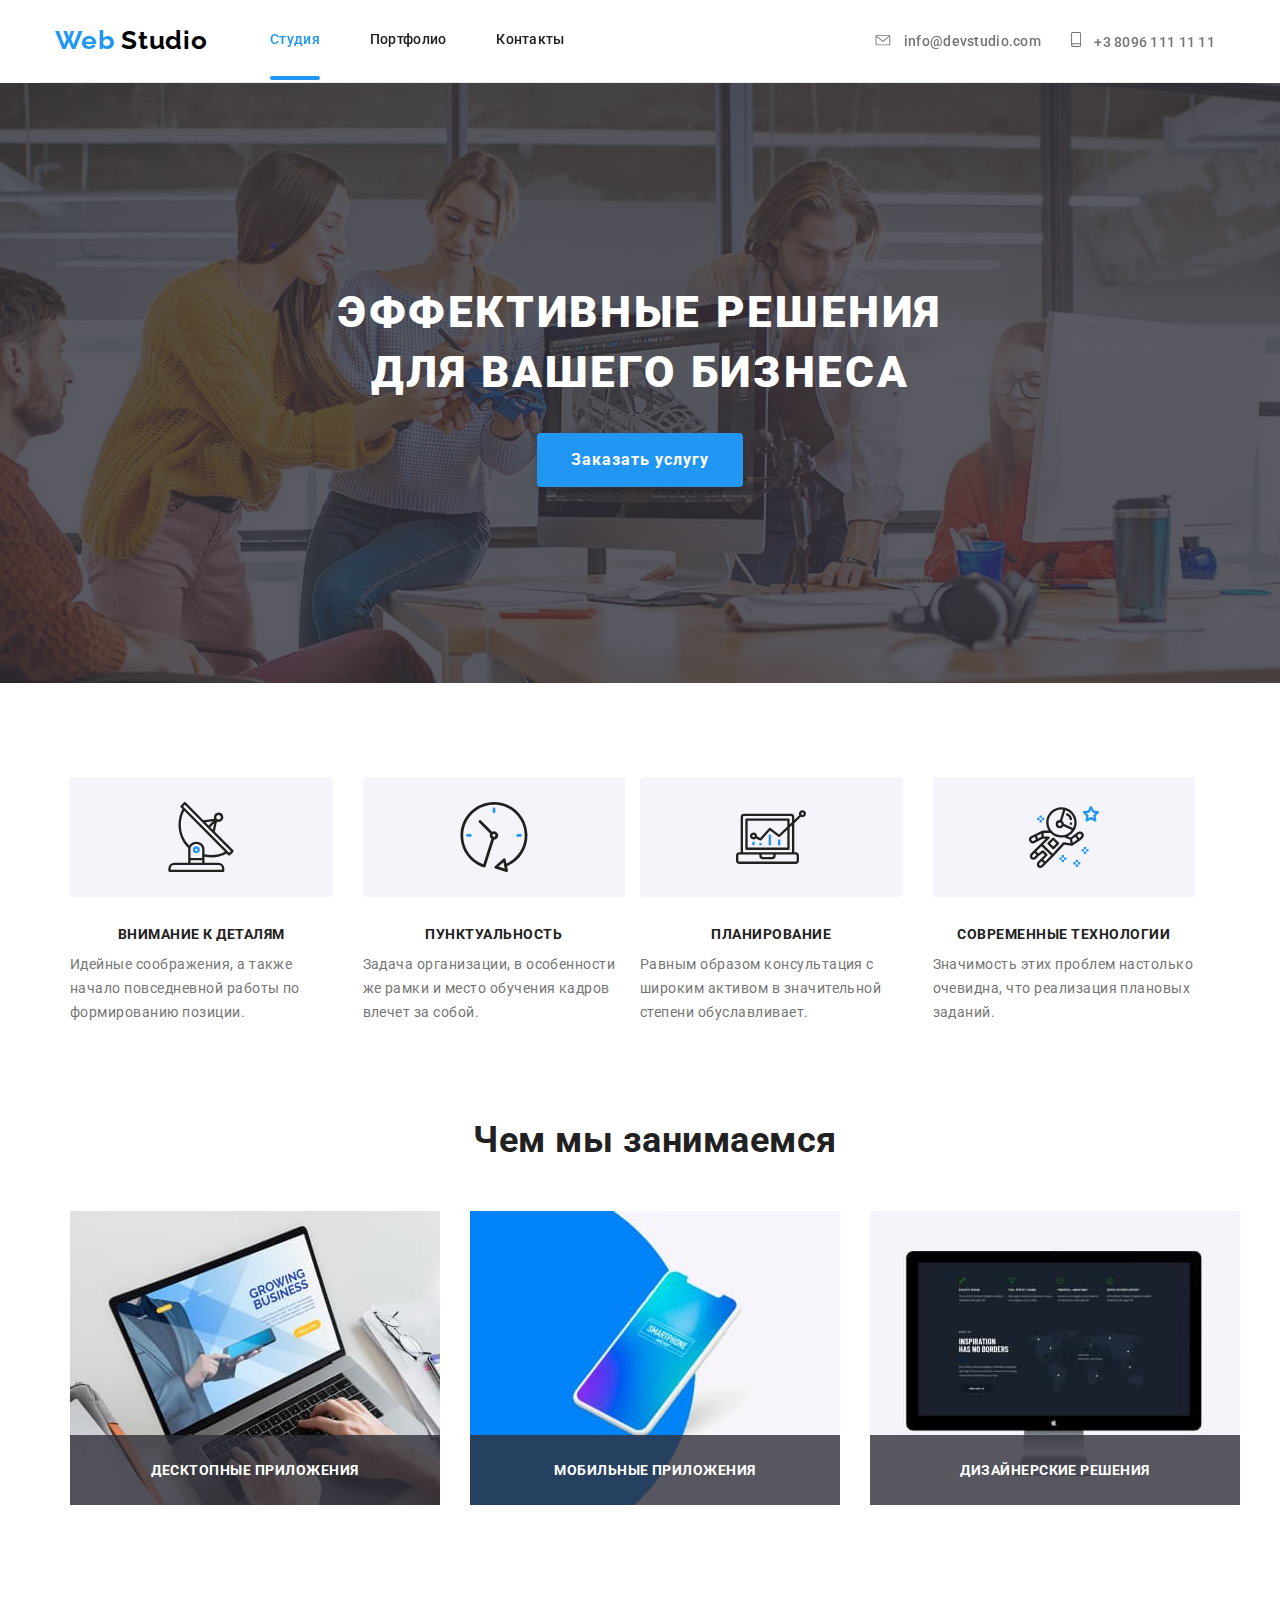
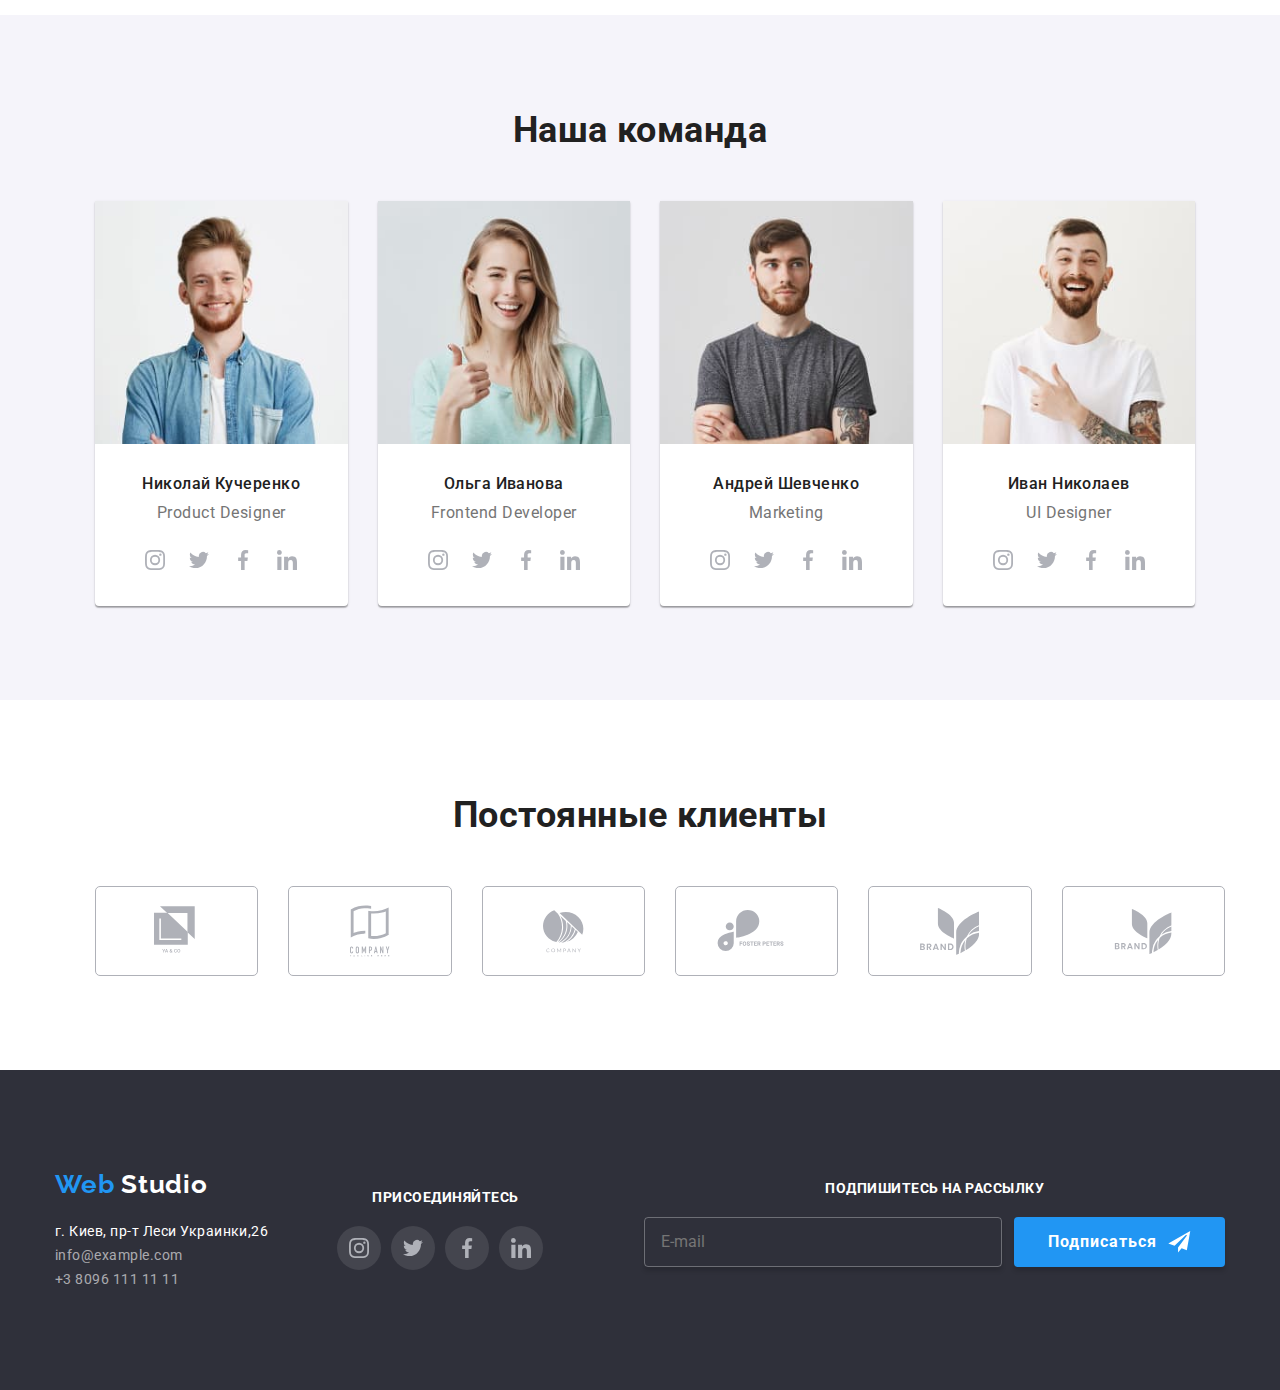
==== commit 04c756b1: "index-adaptive-pictures" ====
--- a/index.html
+++ b/index.html
@@ -241,7 +241,11 @@
               <a class="none" href="">
                 <img
                   class="img"
-                  src="./img/desctop-apps.jpg"
+                  srcset="
+                    ./img/desktop-apps@1x.jpg 1x,
+                    ./img/desktop-apps@2x.jpg 2x
+                  "
+                  src="./img/desktop-apps@1x.jpg"
                   alt="Ноутбук"
                   width="370"
                 />
@@ -252,6 +256,7 @@
               <a class="none" href="">
                 <img
                   class="img"
+                  srcset="./img/mobile-apps.jpg 1x, ./img/mobile-apps@2x.jpg 2x"
                   src="./img/mobile-apps.jpg"
                   alt="Мобильный телефон"
                   width="370"
@@ -263,6 +268,7 @@
               <a class="none" href="">
                 <img
                   class="img"
+                  srcset="./img/design.jpg 1x, ./img/design@2x.jpg 2x"
                   src="./img/design.jpg"
                   alt="Монитор"
                   width="370"
@@ -282,6 +288,7 @@
             <li class="item team-card">
               <img
                 class="img"
+                srcset="./img/john-smith.jpg 1x, ./img/john-smith@2x.jpg 2x"
                 src="./img/john-smith.jpg"
                 alt="фото Николая Кучеренко"
                 width="270"
@@ -325,6 +332,10 @@
             <li class="item team-card">
               <img
                 class="img"
+                srcset="
+                  ./img/marta-srewart.jpg    1x,
+                  ./img/marta-srewart@2x.jpg 2x
+                "
                 src="./img/marta-srewart.jpg"
                 alt="фото Ольги Ивановой"
                 width="270"
@@ -368,6 +379,7 @@
             <li class="item team-card">
               <img
                 class="img"
+                srcset="./img/robert-jakis.jpg 1x, ./img/robert-jakis@2x.jpg 2x"
                 src="./img/robert-jakis.jpg"
                 alt="фото Андрея Шевченко"
                 width="270"
@@ -411,6 +423,7 @@
             <li class="item team-card">
               <img
                 class="img"
+                srcset="./img/martin-doe.jpg 1x, ./img/martin-doe@2x.jpg 2x"
                 src="./img/martin-doe.jpg"
                 alt="фото Ивана Николаева"
                 width="270"
--- a/css/main.min.css
+++ b/css/main.min.css
@@ -1,2 +1,2 @@
-.visually-hidden{position:absolute;width:1px;height:1px;margin:-1px;border:0;padding:0;clip:rect(0 0 0 0);overflow:hidden}.auth-nav,.join,.features,.projects,.team,.social-networks,.clients{margin:0;padding:0;list-style:none}.container,.header,.footer-content{padding-left:15px;padding-right:15px;margin-left:auto;margin-right:auto}@media screen and (min-width: 480px){.container,.header,.footer-content{width:480px}}@media screen and (min-width: 768px){.container,.header,.footer-content{width:768px}}@media screen and (min-width: 1200px){.container,.header,.footer-content{width:1200px}}.page{background-color:#fff;color:#757575;font-family:Roboto, sans-serif;letter-spacing:0.03em;overflow-x:hidden;margin-left:auto;margin-right:auto}.section.sec-bg-color{background-color:#f5f4fa}.img{display:block;max-width:100%;height:auto}.none{text-decoration:none}.list{margin:0;padding:0;list-style:none}.logo,.footer-logo{--color1: #2196f3;--color2: #ffffff;--color3: #000000}.logo{display:block;margin-top:24px;margin-bottom:24px;font-family:Raleway, sans-serif;font-weight:700;font-size:24px;line-height:1.16;letter-spacing:0.03em;text-decoration:none;-webkit-transition:color 250ms cubic-bezier(0.4, 0, 0.2, 1);transition:color 250ms cubic-bezier(0.4, 0, 0.2, 1)}@media screen and (min-width: 1200px){.logo{font-size:26px;line-height:1.2}}.logo:hover,.logo:focus{--color1: #000000;--color3: #2196f3}.footer-logo{margin-top:0;padding-top:0;padding-bottom:0px;margin-bottom:20px}.footer-logo:hover,.footer-logo:focus{--color1: #ffffff;--color2: #2196f3}.logo-blue{color:var(--color1)}.logo-black{color:var(--color3)}.logo-white{color:var(--color2)}body.modal-open{overflow:hidden}.header{position:relative;border-bottom:1px solid #ececec}@media screen and (min-width: 768px){.header{width:100%;display:-webkit-box;display:-ms-flexbox;display:flex;-webkit-box-pack:center;-ms-flex-pack:center;justify-content:center}}@media screen and (min-width: 1200px){.header{width:1200px;display:-webkit-box;display:-ms-flexbox;display:flex;margin-left:auto;margin-right:auto}}.main-nav{display:-webkit-box;display:-ms-flexbox;display:flex;-webkit-box-pack:justify;-ms-flex-pack:justify;justify-content:space-between;-webkit-box-align:center;-ms-flex-align:center;align-items:center}@media screen and (min-width: 768px){.main-nav{display:-webkit-box;display:-ms-flexbox;display:flex;-webkit-box-align:center;-ms-flex-align:center;align-items:center}}@media screen and (min-width: 1200px){.main-nav{display:-webkit-box;display:-ms-flexbox;display:flex;-webkit-box-align:center;-ms-flex-align:center;align-items:center}}.site-nav{list-style:none;-webkit-transition:color 250ms cubic-bezier(0.4, 0, 0.2, 1);transition:color 250ms cubic-bezier(0.4, 0, 0.2, 1)}@media screen and (min-width: 768px){.site-nav{position:static;display:-webkit-box;display:-ms-flexbox;display:flex;margin-left:65px;margin-top:0px;margin-bottom:0px;padding-left:0}.site-nav .item+.item{margin-left:50px}}@media screen and (min-width: 1200px){.site-nav{display:-webkit-box;display:-ms-flexbox;display:flex;margin-left:85px;margin-top:0px;margin-bottom:0px;padding-left:0}.site-nav .item+.item{margin-left:50px}}.site-nav .link{display:block;color:#212121;font-weight:500;font-size:14px;line-height:1.14;letter-spacing:0.02em;text-decoration:none;cursor:pointer;padding-top:32px;padding-bottom:32px}.site-nav .link:hover,.site-nav .link:focus{color:#2196f3}.site-nav .link.current{position:relative;color:#2196f3}.site-nav .link.current::after{content:"";position:absolute;bottom:0;left:0;width:100%;height:4px;border-radius:2px;background-color:#2196f3}.auth-nav{-webkit-transition:color 250ms cubic-bezier(0.4, 0, 0.2, 1);transition:color 250ms cubic-bezier(0.4, 0, 0.2, 1)}@media screen and (min-width: 768px){.auth-nav{position:static;display:block;margin-top:21px;margin-bottom:21px;margin-left:84px;margin-right:10px}}@media screen and (min-width: 1200px){.auth-nav{display:-webkit-box;display:-ms-flexbox;display:flex;-webkit-box-align:center;-ms-flex-align:center;align-items:center;margin-left:auto}.auth-nav .auth-nav .item+.item{margin-left:30px}}.auth-nav .item:not(:last-child){margin-bottom:10px}@media screen and (min-width: 1200px){.auth-nav .item{display:-webkit-box;display:-ms-flexbox;display:flex;-webkit-box-align:center;-ms-flex-align:center;align-items:center;margin-left:30px}.auth-nav .item:not(:last-child){margin-bottom:0px}}.auth-nav .link{display:block;color:#757575;font-weight:500;font-size:12px;line-height:1.16x;letter-spacing:0.02em;text-decoration:none}.auth-nav .link:hover,.auth-nav .link:focus{color:#2196f3}@media screen and (min-width: 1200px){.auth-nav .link{padding-top:32px;padding-bottom:32px;font-size:14px;line-height:1.14x}}.icon-nav{margin-right:10px;fill:currentColor}.icon-nav:hover,.icon-nav:focus{color:#2196f3}.section{padding-bottom:60px;padding-top:60px}@media screen and (min-width: 1200px){.section{padding-bottom:94px;padding-top:94px;padding-left:15px;padding-right:15px}}.section-title{margin-top:0;margin-bottom:0;margin-bottom:50px;color:#212121;font-weight:700;font-size:28px;line-height:1.18;text-align:center}@media screen and (min-width: 1200px){.section-title{font-size:36px;line-height:1.17}}@media screen and (min-width: 1200px){.section.no-padding-bottom{padding-bottom:0;margin-right:0}}.footer{background-color:#2f303a}@media screen and (min-width: 1200px){.footer{width:480px;display:-webkit-box;display:-ms-flexbox;display:flex}}@media screen and (min-width: 768px){.footer{width:100%}}@media screen and (min-width: 1200px){.footer{min-width:1200px}}.footer-content{padding-top:60px;padding-bottom:60px;text-align:center}@media screen and (min-width: 1200px){.footer-content{display:-webkit-box;display:-ms-flexbox;display:flex;-webkit-box-align:baseline;-ms-flex-align:baseline;align-items:baseline;margin-right:15px;margin-left:15px}}@media screen and (min-width: 1200px){.footer-content .list{text-align:left}}.join{padding-top:60px;padding-bottom:60px}@media screen and (min-width: 1200px){.join{margin-left:69px}}@media screen and (min-width: 1200px){.subscription{margin-left:auto}}.address{color:#fff;font-size:14px;line-height:1.71;font-style:inherit}.link-in-footer{color:rgba(255,255,255,0.6);font-size:14px;line-height:1.71;text-decoration:none}.link-in-footer:hover,.link-in-footer:focus{color:#2196f3}.footer-list-title{display:block;text-align:left;margin-bottom:20px;color:#fff;font-weight:700;font-size:14px;line-height:1.14;text-transform:uppercase}.email{display:block;width:calc(100% - 15px * 2);margin-right:15px;margin-left:15px;margin-bottom:20px;height:50px;padding:15px 16px;text-decoration:none;color:rgba(255,255,255,0.6);font-family:Roboto;font-size:16px;line-height:1.87;border:1px solid rgba(255,255,255,0.3);background-color:inherit;-webkit-box-shadow:0px 4px 4px rgba(0,0,0,0.15);box-shadow:0px 4px 4px rgba(0,0,0,0.15);border-radius:4px}@media screen and (min-width: 1200px){.email{margin-right:12px;width:358px}}@media screen and (min-width: 768px){.email{max-width:450px;margin-left:auto;margin-right:auto}}@media screen and (min-width: 1200px){.sub-field{display:-webkit-box;display:-ms-flexbox;display:flex;-webkit-box-orient:horizontal;-webkit-box-direction:normal;-ms-flex-direction:row;flex-direction:row}}.icon-send{fill:currentColor;margin-left:10px}.footer-top{display:-webkit-box;display:-ms-flexbox;display:flex;-ms-flex-wrap:nowrap;flex-wrap:nowrap;-ms-flex-pack:distribute;justify-content:space-around;-webkit-box-align:center;-ms-flex-align:center;align-items:center}.hero{max-width:100%;text-align:center}.hero-title{margin-top:0;margin-bottom:30px;padding-top:118px;max-width:650px;margin-left:auto;margin-right:auto;color:#fff;font-weight:900;font-size:26px;line-height:1.61;letter-spacing:0.06em;text-transform:uppercase}@media screen and (min-width: 1200px){.hero-title{margin-bottom:30px;padding-top:200px;font-size:44px;line-height:1.36}}.overlay{width:100%;height:400px;margin-left:auto;margin-right:auto;background-color:gray;background-image:-webkit-gradient(linear, left top, left bottom, from(rgba(47,48,58,0.8)), to(rgba(47,48,58,0.8))),url(../img/header.jpg);background-image:linear-gradient(rgba(47,48,58,0.8), rgba(47,48,58,0.8)),url(../img/header.jpg);background-repeat:no-repeat;background-position:center;background-size:cover}@media screen and (min-width: 480px){.overlay{max-width:100%}}@media screen and (min-width: 768px){.overlay{max-width:100%}}@media screen and (min-width: 1200px){.overlay{width:100%;max-width:1600px;height:600px}}.button{display:inline-block;border-radius:4px;padding:10px 32px;min-width:200px;color:#fff;background-color:#2196f3;-webkit-box-shadow:0px 4px 4px rgba(0,0,0,0.15);box-shadow:0px 4px 4px rgba(0,0,0,0.15);font-weight:700;font-size:16px;line-height:1.87;text-align:center;letter-spacing:0.06em;text-decoration:none;cursor:pointer;border-color:transparent;-webkit-transition:color 250ms cubic-bezier(0.4, 0, 0.2, 1);transition:color 250ms cubic-bezier(0.4, 0, 0.2, 1);-webkit-transition:background-color 250ms cubic-bezier(0.4, 0, 0.2, 1);transition:background-color 250ms cubic-bezier(0.4, 0, 0.2, 1)}.button:hover,.button:focus{color:#2196f3;background-color:#fff}.button.send{display:-webkit-box;display:-ms-flexbox;display:flex;-webkit-box-align:center;-ms-flex-align:center;align-items:center;margin-left:auto;margin-right:auto;height:50px;margin-left:12px;margin-right:15px}.button-portfolio{display:inline-block;font-weight:500;font-size:16px;line-height:1.16;padding:6px 22px;min-width:73px;text-align:center;cursor:pointer;border:transparent;border-radius:4px;outline:none;-webkit-transition:color 250ms cubic-bezier(0.4, 0, 0.2, 1);transition:color 250ms cubic-bezier(0.4, 0, 0.2, 1);-webkit-transition:background-color 250ms cubic-bezier(0.4, 0, 0.2, 1);transition:background-color 250ms cubic-bezier(0.4, 0, 0.2, 1)}.button-portfolio:hover,.button-portfolio:focus{background-color:#2196f3;color:#fff}.backdrop{position:fixed;top:0;left:0;width:100%;height:100%;background-color:rgba(0,0,0,0.2);opacity:1;overflow-y:scroll;padding-top:93px;padding-left:15px;padding-right:15px;-webkit-transition:opacity 250ms cubic-bezier(0.4, 0, 0.2, 1);transition:opacity 250ms cubic-bezier(0.4, 0, 0.2, 1)}.backdrop.is-hidden{opacity:0;pointer-events:none}@media screen and (min-width: 768px){.backdrop{padding-top:93px;padding-left:15px;padding-right:15px}}.backdrop.is-hidden .modal{-webkit-transform:translate(-50%, -50%) scale(0.1);transform:translate(-50%, -50%) scale(0.1)}.modal{position:absolute;top:90%;left:50%;z-index:999;overflow:auto;background-color:#ffffff;-webkit-box-shadow:0px 2px 1px rgba(0,0,0,0.2),0px 1px 1px rgba(0,0,0,0.14),0px 1px 3px rgba(0,0,0,0.12);box-shadow:0px 2px 1px rgba(0,0,0,0.2),0px 1px 1px rgba(0,0,0,0.14),0px 1px 3px rgba(0,0,0,0.12);border-radius:4px;-webkit-transform:translate(-50%, -50%) scale(1);transform:translate(-50%, -50%) scale(1);-webkit-transition:-webkit-transform 250ms cubic-bezier(0.4, 0, 0.2, 1);transition:-webkit-transform 250ms cubic-bezier(0.4, 0, 0.2, 1);transition:transform 250ms cubic-bezier(0.4, 0, 0.2, 1);transition:transform 250ms cubic-bezier(0.4, 0, 0.2, 1), -webkit-transform 250ms cubic-bezier(0.4, 0, 0.2, 1)}@media screen and (min-width: 1200px){.modal{top:50%}}.modal-form{list-style:none;padding:0;margin-bottom:0}.form-header{margin-left:40px;margin-right:40px;margin-top:40px;margin-bottom:30px;font-weight:bold;font-size:20px;line-height:1.5;text-align:center;letter-spacing:0.03em;color:#212121}@media screen and (min-width: 1200px){.form-header{line-height:1.15;margin-left:auto;margin-right:auto}}.agreement{font-size:12px;line-height:171%;color:#757575}@media screen and (min-width: 1200px){.agreement{font-size:14px;line-height:171%}}.agreement-text{padding-left:24px}.modal-link{color:#2196f3}.form-field{position:relative;margin-bottom:28px;margin-left:40px;margin-right:40px}.form-field.bottom{position:relative;margin-bottom:0px;display:-webkit-box;display:-ms-flexbox;display:flex;-webkit-box-pack:center;-ms-flex-pack:center;justify-content:center;-webkit-box-align:center;-ms-flex-align:center;align-items:center}.form-input{width:100%;margin:0;padding-left:42px;border:1px solid rgba(33,33,33,0.2);-webkit-box-sizing:border-box;box-sizing:border-box;border-radius:4px;height:40px}.form-label{position:absolute;top:0;left:0;-webkit-transform:translate(42px, 12px);transform:translate(42px, 12px);-webkit-transition:color 250ms cubic-bezier(0.4, 0, 0.2, 1),-webkit-transform 250ms cubic-bezier(0.4, 0, 0.2, 1);transition:color 250ms cubic-bezier(0.4, 0, 0.2, 1),-webkit-transform 250ms cubic-bezier(0.4, 0, 0.2, 1);transition:color 250ms cubic-bezier(0.4, 0, 0.2, 1),transform 250ms cubic-bezier(0.4, 0, 0.2, 1);transition:color 250ms cubic-bezier(0.4, 0, 0.2, 1),transform 250ms cubic-bezier(0.4, 0, 0.2, 1),-webkit-transform 250ms cubic-bezier(0.4, 0, 0.2, 1)}.form-icon{position:absolute;top:0;left:0;-webkit-transform:translate(16px, 11px);transform:translate(16px, 11px);fill:#212121;-webkit-transition:fill 250ms cubic-bezier(0.4, 0, 0.2, 1);transition:fill 250ms cubic-bezier(0.4, 0, 0.2, 1)}.form-input:focus ~ .form-icon{fill:#2196f3}.form-comment{width:100%;height:120px;margin:0;margin-bottom:20px;padding:16px 11px;border:1px solid rgba(33,33,33,0.2);-webkit-box-sizing:border-box;box-sizing:border-box;border-radius:4px}.comment{height:120px}.modal-submit{margin-bottom:40px;margin-left:125px;margin-right:125px;margin-top:30px;-webkit-transition:background-color 250ms cubic-bezier(0.4, 0, 0.2, 1),color 250ms cubic-bezier(0.4, 0, 0.2, 1);transition:background-color 250ms cubic-bezier(0.4, 0, 0.2, 1),color 250ms cubic-bezier(0.4, 0, 0.2, 1)}@media screen and (min-width: 1200px){.modal-submit{margin-left:164px;margin-right:164px}}.button.modal-submit:hover{background-color:#188ce8;color:white}.form-input:focus+.form-label,.form-comment:focus+.form-label,.form-input:not(:placeholder-shown)+.form-label,.form-comment:not(:placeholder-shown)+.form-label{-webkit-transform:translate(16px, -19px);transform:translate(16px, -19px);color:#2196f3;fill:#2196f3}.close{fill:#000;position:absolute;-webkit-transform:translate(-8px, 8px);transform:translate(-8px, 8px);top:0;right:0;display:-webkit-box;display:-ms-flexbox;display:flex;-webkit-box-pack:center;-ms-flex-pack:center;justify-content:center;-webkit-box-align:center;-ms-flex-align:center;align-items:center;width:30px;height:30px;border-radius:50%;border:1px solid rgba(0,0,0,0.1);background-color:transparent;-webkit-transition:fill 250ms cubic-bezier(0.4, 0, 0.2, 1);transition:fill 250ms cubic-bezier(0.4, 0, 0.2, 1)}.close:hover{fill:#2196f3}.agreement::after{position:absolute;top:0;left:0;content:"";display:inline-block;width:16px;height:15px;border:2px solid #212121;border-radius:2px}@media screen and (min-width: 1200px){.agreement::after{-webkit-transform:translateY(3px);transform:translateY(3px)}}.checkbox:checked+.agreement::after{border-color:#2196f3;background-color:#2196f3;background-image:url(../img/check.svg);background-clip:contain;background-origin:border-box}@media screen and (min-width: 480px){.features{width:480px}}@media screen and (min-width: 768px){.features{min-width:768px;display:-webkit-box;display:-ms-flexbox;display:flex;-ms-flex-wrap:wrap;flex-wrap:wrap;margin:-15px}}@media screen and (min-width: 1200px){.features{min-width:100%;height:600px;-ms-flex-wrap:nowrap;flex-wrap:nowrap;-webkit-box-pack:center;-ms-flex-pack:center;justify-content:center;-webkit-box-align:center;-ms-flex-align:center;align-items:center}}@media screen and (min-width: 768px){.features-item{max-width:calc((100% - 15px * 4) / 2);margin:15px}}@media screen and (min-width: 1200px){.features-item{max-width:calc((100% - 15px * 8) / 4);margin:15px}}@media screen and (min-width: 768px){.features :last-child{margin-right:0}}.features img{display:inline-block;margin-bottom:30px}.features-title{margin-top:0;margin-bottom:10px;text-align:center;color:#212121;font-weight:700;font-size:14px;line-height:1.14;text-transform:uppercase}.text{margin-top:0;margin-bottom:0;font-size:14px;line-height:1.71}.icon-features{display:-webkit-box;display:-ms-flexbox;display:flex;-webkit-box-align:center;-ms-flex-align:center;align-items:center;-webkit-box-pack:center;-ms-flex-pack:center;justify-content:center;width:100%;height:120px;margin-bottom:30px;padding-left:15px;padding-right:15px;background-color:#f5f4fa;border-radius:4px}.section.project-section{display:none}@media screen and (min-width: 1200px){.section.project-section{display:block;width:1200px}}.item.example{position:relative;z-index:-1}@media screen and (min-width: 1200px){.projects{display:-webkit-box;display:-ms-flexbox;display:flex}.projects>.item{position:relative;margin-right:30px}.projects>.item:last-child{margin-right:0}}.description{position:absolute;bottom:0;left:0;width:100%;height:70px;display:-webkit-box;display:-ms-flexbox;display:flex;-webkit-box-pack:center;-ms-flex-pack:center;justify-content:center;-webkit-box-align:center;-ms-flex-align:center;align-items:center;margin-top:0;margin-bottom:0;color:#fff;background-color:rgba(47,48,58,0.8);font-weight:700;font-size:14px;line-height:1.14x;text-align:center;text-transform:uppercase}.team{display:block}@media screen and (min-width: 768px){.team{display:-webkit-box;display:-ms-flexbox;display:flex;-ms-flex-wrap:wrap;flex-wrap:wrap;margin:-15px}}@media screen and (min-width: 1200px){.team{-ms-flex-wrap:nowrap;flex-wrap:nowrap}.team .team>.item{margin-right:30px;background-color:#fff}.team .team>.item:last-child{margin-right:0}}.team-card{background:#ffffff;-webkit-box-shadow:0px 2px 1px rgba(0,0,0,0.2),0px 1px 1px rgba(0,0,0,0.14),0px 1px 3px rgba(0,0,0,0.12);box-shadow:0px 2px 1px rgba(0,0,0,0.2),0px 1px 1px rgba(0,0,0,0.14),0px 1px 3px rgba(0,0,0,0.12);border-radius:0px 0px 4px 4px}@media screen and (min-width: 768px){.team-card{min-width:calc((100% - 15px * 4) / 2);margin:15px}}@media screen and (min-width: 1200px){.team-card{min-width:calc((100% - 15px * 8) / 4)}}.section-subtitle{margin-right:0;margin-left:0;margin-top:0;margin-bottom:10px;color:#212121;font-weight:500;font-size:16px;line-height:1.19;text-align:center}.section-text{margin-right:0;margin-left:0;margin-top:0;margin-bottom:16px;font-weight:400;font-size:16px;line-height:1.19;text-align:center}.content{padding-top:30px;padding-bottom:24px;padding-left:32px;padding-right:32px}.icon-social-networks{width:20px;height:20px}.social-networks{display:-webkit-box;display:-ms-flexbox;display:flex;-webkit-box-pack:center;-ms-flex-pack:center;justify-content:center}.icon-bg{display:-webkit-box;display:-ms-flexbox;display:flex;-webkit-box-pack:center;-ms-flex-pack:center;justify-content:center;-webkit-box-align:center;-ms-flex-align:center;align-items:center;width:44px;height:44px;border-radius:50%;fill:#afb1b8;-webkit-transition:color 250ms cubic-bezier(0.4, 0, 0.2, 1);transition:color 250ms cubic-bezier(0.4, 0, 0.2, 1);-webkit-transition:background-color 250ms cubic-bezier(0.4, 0, 0.2, 1);transition:background-color 250ms cubic-bezier(0.4, 0, 0.2, 1)}.icon-bg:hover,.icon-bg:focus{background-color:#2196f3;fill:#fff}.social-networks>.icon-bg{margin-right:10px}.social-networks>.icon-bg:last-child{margin-right:0}.icon-bg-footer{display:-webkit-box;display:-ms-flexbox;display:flex;-webkit-box-pack:center;-ms-flex-pack:center;justify-content:center;-webkit-box-align:center;-ms-flex-align:center;align-items:center;width:44px;height:44px;margin-right:10px;border-radius:50%;fill:#afb1b8;background-color:rgba(255,255,255,0.1);-webkit-transition:color 250ms cubic-bezier(0.4, 0, 0.2, 1);transition:color 250ms cubic-bezier(0.4, 0, 0.2, 1);-webkit-transition:background-color 250ms cubic-bezier(0.4, 0, 0.2, 1);transition:background-color 250ms cubic-bezier(0.4, 0, 0.2, 1)}.icon-bg-footer:hover,.icon-bg-footer:focus{background-color:#2196f3;fill:#fff}.clients{display:-webkit-box;display:-ms-flexbox;display:flex;-ms-flex-wrap:wrap;flex-wrap:wrap;margin:-15px}@media screen and (min-width: 480px){.clients{width:480px}}@media screen and (min-width: 768px){.clients{width:768px;display:-webkit-box;display:-ms-flexbox;display:flex;-ms-flex-wrap:wrap;flex-wrap:wrap}}@media screen and (min-width: 1200px){.clients{width:1200px;-ms-flex-wrap:nowrap;flex-wrap:nowrap}}.clients .item{display:-webkit-box;display:-ms-flexbox;display:flex;-webkit-box-align:center;-ms-flex-align:center;align-items:center;-webkit-box-pack:center;-ms-flex-pack:center;justify-content:center;height:90px;border:1px solid #afb1b8;border-radius:5px;fill:#afb1b8}.clients .item:hover,.clients .item:focus{fill:#2196f3;border:1px solid #2196f3}.clients>.item:last-child{margin-right:0}.icon-client{color:currentColor;-webkit-transition:color 250ms cubic-bezier(0.4, 0, 0.2, 1);transition:color 250ms cubic-bezier(0.4, 0, 0.2, 1)}.icon-client:hover,.icon-client:focus{border:none}.client-logo{-webkit-transition:color 250ms cubic-bezier(0.4, 0, 0.2, 1);transition:color 250ms cubic-bezier(0.4, 0, 0.2, 1);margin:15px}@media screen and (max-width: 767px){.client-logo{min-width:calc((100% - 15px * 4) / 2);margin:15px}}@media screen and (min-width: 768px){.client-logo{min-width:calc((100% - 15px * 6) / 3);margin:15px}}@media screen and (min-width: 1200px){.client-logo{min-width:calc((100% - 15px * 12) / 6)}}.menu-button{display:-webkit-inline-box;display:-ms-inline-flexbox;display:inline-flex;margin:0;padding:0;border:none;background-color:transparent}@media screen and (min-width: 768px){.menu-button{display:none}}.menu-button .icon-cross{display:none}.menu-button.is-open .icon-cross{display:block}.menu-button.is-open .icon-menu{display:none}@media screen and (max-width: 767px){.menu-container{display:none;position:absolute;top:100%;left:0;width:100%}.menu-container.is-open{display:block}}
+.visually-hidden{position:absolute;width:1px;height:1px;margin:-1px;border:0;padding:0;clip:rect(0 0 0 0);overflow:hidden}.auth-nav,.join,.social-networks{margin:0;padding:0;list-style:none}.container,.header,.footer-content{padding-left:15px;padding-right:15px;margin-left:auto;margin-right:auto}@media screen and (min-width: 480px){.container,.header,.footer-content{width:480px}}@media screen and (min-width: 768px){.container,.header,.footer-content{width:768px}}@media screen and (min-width: 1200px){.container,.header,.footer-content{width:1200px}}.page{background-color:#fff;color:#757575;font-family:Roboto, sans-serif;letter-spacing:0.03em;overflow-x:hidden;margin-left:auto;margin-right:auto}.section.sec-bg-color{background-color:#f5f4fa}.img{display:block;max-width:100%;height:auto}.none{text-decoration:none}.list{margin:0;padding:0;list-style:none}.logo,.footer-logo{--color1: #2196f3;--color2: #ffffff;--color3: #000000}.logo{display:block;margin-top:16px;margin-bottom:16px;font-family:Raleway, sans-serif;font-weight:700;font-size:24px;line-height:1.16;letter-spacing:0.03em;text-decoration:none;-webkit-transition:color 250ms cubic-bezier(0.4, 0, 0.2, 1);transition:color 250ms cubic-bezier(0.4, 0, 0.2, 1)}@media screen and (min-width: 768px){.logo{margin-top:26px;margin-bottom:26px}}@media screen and (min-width: 1200px){.logo{font-size:26px;line-height:1.2;margin-top:24px;margin-bottom:24px}}.logo:hover,.logo:focus{--color1: #000000;--color3: #2196f3}.footer-logo{margin-top:0;padding-top:0;padding-bottom:0px;margin-bottom:20px}.footer-logo:hover,.footer-logo:focus{--color1: #ffffff;--color2: #2196f3}.logo-blue{color:var(--color1)}.logo-black{color:var(--color3)}.logo-white{color:var(--color2)}body.modal-open{overflow:hidden}.header{position:relative;border-bottom:1px solid #ececec}@media screen and (min-width: 768px){.header{width:100%;display:-webkit-box;display:-ms-flexbox;display:flex;-webkit-box-pack:center;-ms-flex-pack:center;justify-content:center;-webkit-box-align:center;-ms-flex-align:center;align-items:center}}@media screen and (min-width: 1200px){.header{width:1200px;display:-webkit-box;display:-ms-flexbox;display:flex;margin-left:auto;margin-right:auto}}.main-nav{display:-webkit-box;display:-ms-flexbox;display:flex;-webkit-box-pack:justify;-ms-flex-pack:justify;justify-content:space-between;-webkit-box-align:center;-ms-flex-align:center;align-items:center}@media screen and (min-width: 768px){.main-nav{display:-webkit-box;display:-ms-flexbox;display:flex;-webkit-box-align:center;-ms-flex-align:center;align-items:center}}@media screen and (min-width: 1200px){.main-nav{width:100%;display:-webkit-box;display:-ms-flexbox;display:flex;-webkit-box-align:center;-ms-flex-align:center;align-items:center}}.site-nav{list-style:none;padding-left:0;margin-top:60px;margin-bottom:0px;display:-webkit-box;display:-ms-flexbox;display:flex;-webkit-box-orient:vertical;-webkit-box-direction:normal;-ms-flex-direction:column;flex-direction:column;-webkit-box-align:center;-ms-flex-align:center;align-items:center;-webkit-transition:color 250ms cubic-bezier(0.4, 0, 0.2, 1);transition:color 250ms cubic-bezier(0.4, 0, 0.2, 1)}@media screen and (min-width: 768px){.site-nav{position:static;-webkit-box-orient:horizontal;-webkit-box-direction:normal;-ms-flex-direction:row;flex-direction:row;margin-top:0px;margin-left:60px}.site-nav .item+.item{margin-left:50px}}@media screen and (min-width: 1200px){.site-nav .item+.item{margin-left:50px}}@media screen and (max-width: 767px){.site-nav .item{margin-bottom:40px}}.site-nav .link{display:block;color:#212121;font-weight:500;font-size:14px;line-height:1.14;letter-spacing:0.02em;text-decoration:none;cursor:pointer;padding-top:32px;padding-bottom:32px}@media screen and (max-width: 767px){.site-nav .link{display:inline;padding-bottom:8px;font-size:18px;line-height:1.16}}.site-nav .link:hover,.site-nav .link:focus{color:#2196f3}.site-nav .link.current{position:relative;color:#2196f3}.site-nav .link.current::after{content:"";position:absolute;bottom:0;left:0;width:100%;height:4px;border-radius:2px;background-color:#2196f3}.auth-nav{display:-webkit-box;display:-ms-flexbox;display:flex;-webkit-box-orient:vertical;-webkit-box-direction:normal;-ms-flex-direction:column;flex-direction:column;-webkit-box-align:center;-ms-flex-align:center;align-items:center;margin-top:20px;margin-bottom:60px;-webkit-transition:color 250ms cubic-bezier(0.4, 0, 0.2, 1);transition:color 250ms cubic-bezier(0.4, 0, 0.2, 1)}@media screen and (min-width: 768px){.auth-nav{-webkit-box-align:start;-ms-flex-align:start;align-items:flex-start;-webkit-box-pack:center;-ms-flex-pack:center;justify-content:center;margin-top:auto;margin-bottom:auto;margin-left:84px;margin-right:10px}}@media screen and (min-width: 1200px){.auth-nav{-webkit-box-orient:horizontal;-webkit-box-direction:normal;-ms-flex-direction:row;flex-direction:row;-webkit-box-align:center;-ms-flex-align:center;align-items:center;margin-left:280px}.auth-nav .auth-nav .item+.item{margin-left:30px}}.auth-nav .item:not(:last-child){margin-bottom:16px}@media screen and (min-width: 1200px){.auth-nav .item{display:-webkit-box;display:-ms-flexbox;display:flex;-webkit-box-align:center;-ms-flex-align:center;align-items:center;margin-left:30px}.auth-nav .item:not(:last-child){margin-bottom:0px}}.auth-nav .link{display:block;color:#757575;font-weight:500;font-size:18px;line-height:1.16x;letter-spacing:0.02em;text-decoration:none}.auth-nav .link:hover,.auth-nav .link:focus{color:#2196f3}@media screen and (min-width: 768px){.auth-nav .link{font-size:12px;line-height:1.16x}}@media screen and (min-width: 1200px){.auth-nav .link{padding-top:32px;padding-bottom:32px;font-size:14px;line-height:1.14x}}.icon-nav{margin-right:10px;fill:currentColor}.icon-nav:hover,.icon-nav:focus{color:#2196f3}.section{padding-bottom:60px;padding-top:60px}@media screen and (min-width: 1200px){.section{padding-bottom:94px;padding-top:94px;padding-left:15px;padding-right:15px}}.section-title{margin-top:0;margin-bottom:0;margin-bottom:50px;color:#212121;font-weight:700;font-size:28px;line-height:1.18;text-align:center}@media screen and (min-width: 1200px){.section-title{font-size:36px;line-height:1.17}}@media screen and (min-width: 1200px){.section.no-padding-bottom{padding-bottom:0;margin-right:0}}.footer{background-color:#2f303a}@media screen and (min-width: 480px){.footer{width:100%}}@media screen and (min-width: 768px){.footer{width:100%}}@media screen and (min-width: 1200px){.footer{min-width:1200px}}.footer-content{padding-top:60px;padding-bottom:60px;text-align:center}@media screen and (min-width: 1200px){.footer-content{display:-webkit-box;display:-ms-flexbox;display:flex;-webkit-box-align:baseline;-ms-flex-align:baseline;align-items:baseline;margin-right:auto;margin-left:auto}}@media screen and (min-width: 1200px){.footer-content .list{text-align:left}}.join{padding-top:60px;padding-bottom:60px}@media screen and (min-width: 1200px){.join{margin-left:69px}}@media screen and (min-width: 1200px){.subscription{margin-left:auto}}.address{color:#fff;font-size:14px;line-height:1.71;font-style:inherit}.link-in-footer{color:rgba(255,255,255,0.6);font-size:14px;line-height:1.71;text-decoration:none}.link-in-footer:hover,.link-in-footer:focus{color:#2196f3}.footer-list-title{display:block;text-align:center;margin-bottom:20px;color:#fff;font-weight:700;font-size:14px;line-height:1.14;text-transform:uppercase}.email{display:block;width:calc(100% - 15px * 2);margin-right:15px;margin-left:15px;margin-bottom:20px;height:50px;padding:15px 16px;text-decoration:none;color:rgba(255,255,255,0.6);font-family:Roboto;font-size:16px;line-height:1.87;border:1px solid rgba(255,255,255,0.3);background-color:inherit;-webkit-box-shadow:0px 4px 4px rgba(0,0,0,0.15);box-shadow:0px 4px 4px rgba(0,0,0,0.15);border-radius:4px}@media screen and (min-width: 1200px){.email{margin-right:12px;width:358px}}@media screen and (min-width: 768px){.email{max-width:450px;margin-left:auto;margin-right:auto}}@media screen and (min-width: 1200px){.sub-field{display:-webkit-box;display:-ms-flexbox;display:flex;-webkit-box-orient:horizontal;-webkit-box-direction:normal;-ms-flex-direction:row;flex-direction:row}}.icon-send{fill:currentColor;margin-left:10px}.footer-top{display:-webkit-box;display:-ms-flexbox;display:flex;-ms-flex-wrap:nowrap;flex-wrap:nowrap;-ms-flex-pack:distribute;justify-content:space-around;-webkit-box-align:center;-ms-flex-align:center;align-items:center}@media screen and (max-width: 767px){.footer-top{display:block}}.hero{max-width:100%;text-align:center}.hero-title{margin-top:0;margin-bottom:30px;padding-top:118px;max-width:650px;margin-left:auto;margin-right:auto;color:#fff;font-weight:900;font-size:26px;line-height:1.61;letter-spacing:0.06em;text-transform:uppercase}@media screen and (min-width: 1200px){.hero-title{margin-bottom:30px;padding-top:200px;font-size:44px;line-height:1.36}}.overlay{width:100%;height:400px;margin-left:auto;margin-right:auto;background-color:gray;background-image:-webkit-gradient(linear, left top, left bottom, from(rgba(47,48,58,0.8)), to(rgba(47,48,58,0.8))),url(../img/header.jpg);background-image:linear-gradient(rgba(47,48,58,0.8), rgba(47,48,58,0.8)),url(../img/header.jpg);background-repeat:no-repeat;background-position:center;background-size:cover}@media screen and (min-width: 480px){.overlay{max-width:100%}}@media screen and (min-width: 768px){.overlay{max-width:100%}}@media screen and (min-width: 1200px){.overlay{width:100%;max-width:1600px;height:600px}}.button{display:inline-block;border-radius:4px;padding:10px 32px;min-width:200px;color:#fff;background-color:#2196f3;-webkit-box-shadow:0px 4px 4px rgba(0,0,0,0.15);box-shadow:0px 4px 4px rgba(0,0,0,0.15);font-weight:700;font-size:16px;line-height:1.87;text-align:center;letter-spacing:0.06em;text-decoration:none;cursor:pointer;border-color:transparent;-webkit-transition:color 250ms cubic-bezier(0.4, 0, 0.2, 1);transition:color 250ms cubic-bezier(0.4, 0, 0.2, 1);-webkit-transition:background-color 250ms cubic-bezier(0.4, 0, 0.2, 1);transition:background-color 250ms cubic-bezier(0.4, 0, 0.2, 1)}.button:hover,.button:focus{color:#2196f3;background-color:#fff}.button.send{display:-webkit-box;display:-ms-flexbox;display:flex;-webkit-box-align:center;-ms-flex-align:center;align-items:center;margin-left:auto;margin-right:auto;height:50px;margin-left:auto;margin-right:auto}@media screen and (min-width: 1200px){.button.send{margin-left:12px}}.button-portfolio{display:inline-block;font-weight:500;font-size:16px;line-height:1.16;padding:6px 22px;min-width:73px;text-align:center;cursor:pointer;border:transparent;border-radius:4px;outline:none;-webkit-transition:color 250ms cubic-bezier(0.4, 0, 0.2, 1);transition:color 250ms cubic-bezier(0.4, 0, 0.2, 1);-webkit-transition:background-color 250ms cubic-bezier(0.4, 0, 0.2, 1);transition:background-color 250ms cubic-bezier(0.4, 0, 0.2, 1)}.button-portfolio:hover,.button-portfolio:focus{background-color:#2196f3;color:#fff}.backdrop{position:fixed;top:0;left:0;width:100%;height:100%;background-color:rgba(0,0,0,0.2);opacity:1;overflow-y:scroll;padding-top:93px;padding-left:15px;padding-right:15px;-webkit-transition:opacity 250ms cubic-bezier(0.4, 0, 0.2, 1);transition:opacity 250ms cubic-bezier(0.4, 0, 0.2, 1)}.backdrop.is-hidden{opacity:0;pointer-events:none}@media screen and (min-width: 768px){.backdrop{padding-top:93px;padding-left:15px;padding-right:15px}}.backdrop.is-hidden .modal{-webkit-transform:translate(-50%, -50%) scale(0.1);transform:translate(-50%, -50%) scale(0.1)}.modal{position:absolute;top:90%;left:50%;z-index:999;overflow:auto;background-color:#ffffff;-webkit-box-shadow:0px 2px 1px rgba(0,0,0,0.2),0px 1px 1px rgba(0,0,0,0.14),0px 1px 3px rgba(0,0,0,0.12);box-shadow:0px 2px 1px rgba(0,0,0,0.2),0px 1px 1px rgba(0,0,0,0.14),0px 1px 3px rgba(0,0,0,0.12);border-radius:4px;-webkit-transform:translate(-50%, -50%) scale(1);transform:translate(-50%, -50%) scale(1);-webkit-transition:-webkit-transform 250ms cubic-bezier(0.4, 0, 0.2, 1);transition:-webkit-transform 250ms cubic-bezier(0.4, 0, 0.2, 1);transition:transform 250ms cubic-bezier(0.4, 0, 0.2, 1);transition:transform 250ms cubic-bezier(0.4, 0, 0.2, 1), -webkit-transform 250ms cubic-bezier(0.4, 0, 0.2, 1)}@media screen and (min-width: 1200px){.modal{top:50%}}.modal-form{list-style:none;padding:0;margin-bottom:0}.form-header{margin-left:40px;margin-right:40px;margin-top:40px;margin-bottom:30px;font-weight:bold;font-size:20px;line-height:1.5;text-align:center;letter-spacing:0.03em;color:#212121}@media screen and (min-width: 1200px){.form-header{line-height:1.15;margin-left:auto;margin-right:auto}}.agreement{font-size:12px;line-height:171%;color:#757575}@media screen and (min-width: 1200px){.agreement{font-size:14px;line-height:171%}}.agreement-text{padding-left:24px}.modal-link{color:#2196f3}.form-field{position:relative;margin-bottom:28px;margin-left:40px;margin-right:40px}.form-field.bottom{position:relative;margin-bottom:0px;display:-webkit-box;display:-ms-flexbox;display:flex;-webkit-box-pack:center;-ms-flex-pack:center;justify-content:center;-webkit-box-align:center;-ms-flex-align:center;align-items:center}.form-input{width:100%;margin:0;padding-left:42px;border:1px solid rgba(33,33,33,0.2);-webkit-box-sizing:border-box;box-sizing:border-box;border-radius:4px;height:40px}.form-label{position:absolute;top:0;left:0;-webkit-transform:translate(42px, 12px);transform:translate(42px, 12px);-webkit-transition:color 250ms cubic-bezier(0.4, 0, 0.2, 1),-webkit-transform 250ms cubic-bezier(0.4, 0, 0.2, 1);transition:color 250ms cubic-bezier(0.4, 0, 0.2, 1),-webkit-transform 250ms cubic-bezier(0.4, 0, 0.2, 1);transition:color 250ms cubic-bezier(0.4, 0, 0.2, 1),transform 250ms cubic-bezier(0.4, 0, 0.2, 1);transition:color 250ms cubic-bezier(0.4, 0, 0.2, 1),transform 250ms cubic-bezier(0.4, 0, 0.2, 1),-webkit-transform 250ms cubic-bezier(0.4, 0, 0.2, 1)}.form-icon{position:absolute;top:0;left:0;-webkit-transform:translate(16px, 11px);transform:translate(16px, 11px);fill:#212121;-webkit-transition:fill 250ms cubic-bezier(0.4, 0, 0.2, 1);transition:fill 250ms cubic-bezier(0.4, 0, 0.2, 1)}.form-input:focus ~ .form-icon{fill:#2196f3}.form-comment{width:100%;height:120px;margin:0;margin-bottom:20px;padding:16px 11px;border:1px solid rgba(33,33,33,0.2);-webkit-box-sizing:border-box;box-sizing:border-box;border-radius:4px}.comment{height:120px}.modal-submit{margin-bottom:40px;margin-left:125px;margin-right:125px;margin-top:30px;-webkit-transition:background-color 250ms cubic-bezier(0.4, 0, 0.2, 1),color 250ms cubic-bezier(0.4, 0, 0.2, 1);transition:background-color 250ms cubic-bezier(0.4, 0, 0.2, 1),color 250ms cubic-bezier(0.4, 0, 0.2, 1)}@media screen and (min-width: 1200px){.modal-submit{margin-left:164px;margin-right:164px}}.button.modal-submit:hover{background-color:#188ce8;color:white}.form-input:focus+.form-label,.form-comment:focus+.form-label,.form-input:not(:placeholder-shown)+.form-label,.form-comment:not(:placeholder-shown)+.form-label{-webkit-transform:translate(16px, -19px);transform:translate(16px, -19px);color:#2196f3;fill:#2196f3}.close{fill:#000;position:absolute;-webkit-transform:translate(-8px, 8px);transform:translate(-8px, 8px);top:0;right:0;display:-webkit-box;display:-ms-flexbox;display:flex;-webkit-box-pack:center;-ms-flex-pack:center;justify-content:center;-webkit-box-align:center;-ms-flex-align:center;align-items:center;width:30px;height:30px;border-radius:50%;border:1px solid rgba(0,0,0,0.1);background-color:transparent;-webkit-transition:fill 250ms cubic-bezier(0.4, 0, 0.2, 1);transition:fill 250ms cubic-bezier(0.4, 0, 0.2, 1)}.close:hover{fill:#2196f3}.agreement::after{position:absolute;top:0;left:0;content:"";display:inline-block;width:16px;height:15px;border:2px solid #212121;border-radius:2px}@media screen and (min-width: 1200px){.agreement::after{-webkit-transform:translateY(3px);transform:translateY(3px)}}.checkbox:checked+.agreement::after{border-color:#2196f3;background-color:#2196f3;background-image:url(../img/check.svg);background-clip:contain;background-origin:border-box}.features{list-style:none;padding:0;margin-left:auto;margin-right:auto}@media screen and (min-width: 480px){.features{max-width:480px}}@media screen and (min-width: 768px){.features{min-width:100%;display:-webkit-box;display:-ms-flexbox;display:flex;-ms-flex-wrap:wrap;flex-wrap:wrap;margin:-15px}}@media screen and (min-width: 1200px){.features{min-width:100%;-ms-flex-wrap:nowrap;flex-wrap:nowrap;-webkit-box-pack:center;-ms-flex-pack:center;justify-content:center;-webkit-box-align:center;-ms-flex-align:center;align-items:center}}@media screen and (min-width: 768px){.features-item{max-width:calc((100% - 15px * 4) / 2);margin:15px}}@media screen and (min-width: 1200px){.features-item{max-width:calc((100% - 15px * 8) / 4);margin:15px}}@media screen and (min-width: 768px){.features :nth-child(2n){margin-right:0}}.features-title{margin-top:0;margin-bottom:10px;text-align:center;color:#212121;font-weight:700;font-size:14px;line-height:1.14;text-transform:uppercase}.text{margin-top:0;margin-bottom:0;font-size:14px;line-height:1.71}.icon-features{display:-webkit-box;display:-ms-flexbox;display:flex;-webkit-box-align:center;-ms-flex-align:center;align-items:center;-webkit-box-pack:center;-ms-flex-pack:center;justify-content:center;height:120px;margin-bottom:30px;margin-right:0;background-color:#f5f4fa;border-radius:4px}@media screen and (max-width: 767px){.icon-features{width:100%}}.section.project-section{display:none}@media screen and (min-width: 1200px){.section.project-section{display:block;width:1200px;margin-left:auto;margin-right:auto}}.item.example{position:relative;z-index:-1}.projects{list-style:none;padding:0;margin-left:auto;margin-right:auto;width:100%}@media screen and (min-width: 1200px){.projects{display:-webkit-box;display:-ms-flexbox;display:flex}.projects>.item{position:relative;margin-right:30px}.projects>.item:last-child{margin-right:0}}.description{position:absolute;bottom:0;left:0;width:100%;height:70px;display:-webkit-box;display:-ms-flexbox;display:flex;-webkit-box-pack:center;-ms-flex-pack:center;justify-content:center;-webkit-box-align:center;-ms-flex-align:center;align-items:center;margin-top:0;margin-bottom:0;color:#fff;background-color:rgba(47,48,58,0.8);font-weight:700;font-size:14px;line-height:1.14x;text-align:center;text-transform:uppercase}.team{list-style:none;display:block;margin-left:auto;margin-right:auto}@media screen and (min-width: 768px){.team{width:100%;display:-webkit-box;display:-ms-flexbox;display:flex;-ms-flex-wrap:wrap;flex-wrap:wrap;margin:-15px}}@media screen and (min-width: 1200px){.team{-ms-flex-wrap:nowrap;flex-wrap:nowrap}.team .team>.item{margin-right:30px;background-color:#fff}.team .team>.item:last-child{margin-right:0}}.team-card{background:#ffffff;-webkit-box-shadow:0px 2px 1px rgba(0,0,0,0.2),0px 1px 1px rgba(0,0,0,0.14),0px 1px 3px rgba(0,0,0,0.12);box-shadow:0px 2px 1px rgba(0,0,0,0.2),0px 1px 1px rgba(0,0,0,0.14),0px 1px 3px rgba(0,0,0,0.12);border-radius:0px 0px 4px 4px}@media screen and (min-width: 768px){.team-card{min-width:calc((100% - 15px * 4) / 2);margin:15px}}@media screen and (min-width: 1200px){.team-card{min-width:calc((100% - 15px * 8) / 4)}}.section-subtitle{margin-right:0;margin-left:0;margin-top:0;margin-bottom:10px;color:#212121;font-weight:500;font-size:16px;line-height:1.19;text-align:center}.section-text{margin-right:0;margin-left:0;margin-top:0;margin-bottom:16px;font-weight:400;font-size:16px;line-height:1.19;text-align:center}.content{padding-top:30px;padding-bottom:24px;padding-left:32px;padding-right:32px}.icon-social-networks{width:20px;height:20px}.social-networks{display:-webkit-box;display:-ms-flexbox;display:flex;-webkit-box-pack:center;-ms-flex-pack:center;justify-content:center}.icon-bg{display:-webkit-box;display:-ms-flexbox;display:flex;-webkit-box-pack:center;-ms-flex-pack:center;justify-content:center;-webkit-box-align:center;-ms-flex-align:center;align-items:center;width:44px;height:44px;border-radius:50%;fill:#afb1b8;-webkit-transition:color 250ms cubic-bezier(0.4, 0, 0.2, 1);transition:color 250ms cubic-bezier(0.4, 0, 0.2, 1);-webkit-transition:background-color 250ms cubic-bezier(0.4, 0, 0.2, 1);transition:background-color 250ms cubic-bezier(0.4, 0, 0.2, 1)}.icon-bg:hover,.icon-bg:focus{background-color:#2196f3;fill:#fff}.social-networks>.icon-bg{margin-right:10px}.social-networks>.icon-bg:last-child{margin-right:0}.icon-bg-footer{display:-webkit-box;display:-ms-flexbox;display:flex;-webkit-box-pack:center;-ms-flex-pack:center;justify-content:center;-webkit-box-align:center;-ms-flex-align:center;align-items:center;width:44px;height:44px;margin-right:10px;border-radius:50%;fill:#afb1b8;background-color:rgba(255,255,255,0.1);-webkit-transition:color 250ms cubic-bezier(0.4, 0, 0.2, 1);transition:color 250ms cubic-bezier(0.4, 0, 0.2, 1);-webkit-transition:background-color 250ms cubic-bezier(0.4, 0, 0.2, 1);transition:background-color 250ms cubic-bezier(0.4, 0, 0.2, 1)}.icon-bg-footer:hover,.icon-bg-footer:focus{background-color:#2196f3;fill:#fff}.clients{list-style:none;margin-left:auto;margin-right:auto;display:-webkit-box;display:-ms-flexbox;display:flex;-ms-flex-wrap:wrap;flex-wrap:wrap;margin:-15px}@media screen and (min-width: 480px){.clients{width:480px}}@media screen and (min-width: 768px){.clients{width:100%;display:-webkit-box;display:-ms-flexbox;display:flex;-ms-flex-wrap:wrap;flex-wrap:wrap}}@media screen and (min-width: 1200px){.clients{width:1200px;-ms-flex-wrap:nowrap;flex-wrap:nowrap}}.clients .item{display:-webkit-box;display:-ms-flexbox;display:flex;-webkit-box-align:center;-ms-flex-align:center;align-items:center;-webkit-box-pack:center;-ms-flex-pack:center;justify-content:center;height:90px;border:1px solid #afb1b8;border-radius:5px;fill:#afb1b8}.clients .item:hover,.clients .item:focus{fill:#2196f3;border:1px solid #2196f3}.clients>.item:last-child{margin-right:0}.icon-client{color:currentColor;-webkit-transition:color 250ms cubic-bezier(0.4, 0, 0.2, 1);transition:color 250ms cubic-bezier(0.4, 0, 0.2, 1)}.icon-client:hover,.icon-client:focus{border:none}.client-logo{-webkit-transition:color 250ms cubic-bezier(0.4, 0, 0.2, 1);transition:color 250ms cubic-bezier(0.4, 0, 0.2, 1);margin:15px}@media screen and (max-width: 767px){.client-logo{min-width:calc((100% - 15px * 4) / 2);margin:15px}}@media screen and (min-width: 768px){.client-logo{min-width:calc((100% - 15px * 6) / 3);margin:15px}}@media screen and (min-width: 1200px){.client-logo{min-width:calc((100% - 15px * 12) / 6)}}.menu-button{display:-webkit-inline-box;display:-ms-inline-flexbox;display:inline-flex;margin:0;padding:0;border:none;outline:none;background-color:transparent}@media screen and (min-width: 768px){.menu-button{display:none}}.menu-button .icon-cross{display:none}.menu-button.is-open .icon-cross{display:block}.menu-button.is-open .icon-menu{display:none}.menu-container{display:-webkit-box;display:-ms-flexbox;display:flex;-webkit-box-align:baseline;-ms-flex-align:baseline;align-items:baseline;z-index:999}@media screen and (max-width: 767px){.menu-container{display:none;position:absolute;top:100%;left:0;width:100%;background-color:#fff;border-top:1px solid #ececec}.menu-container.is-open{display:block}}
 /*# sourceMappingURL=main.min.css.map */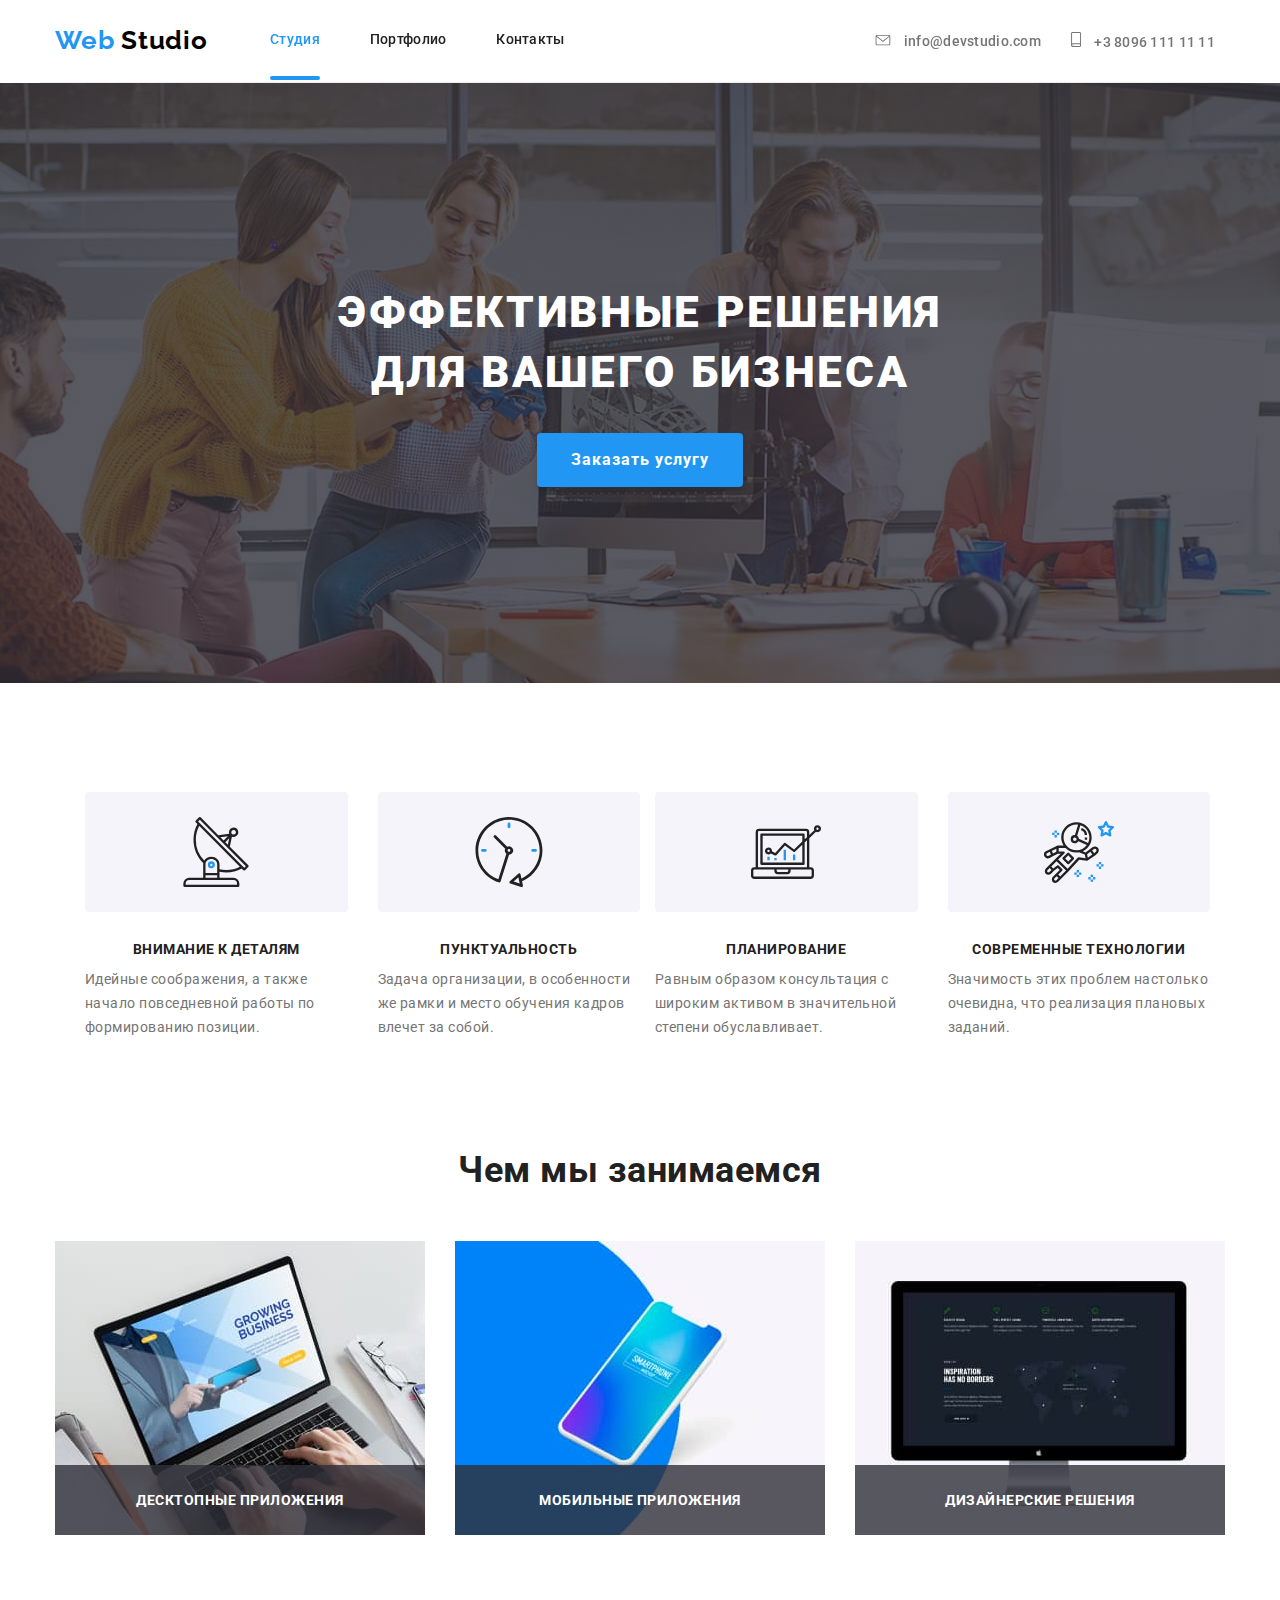
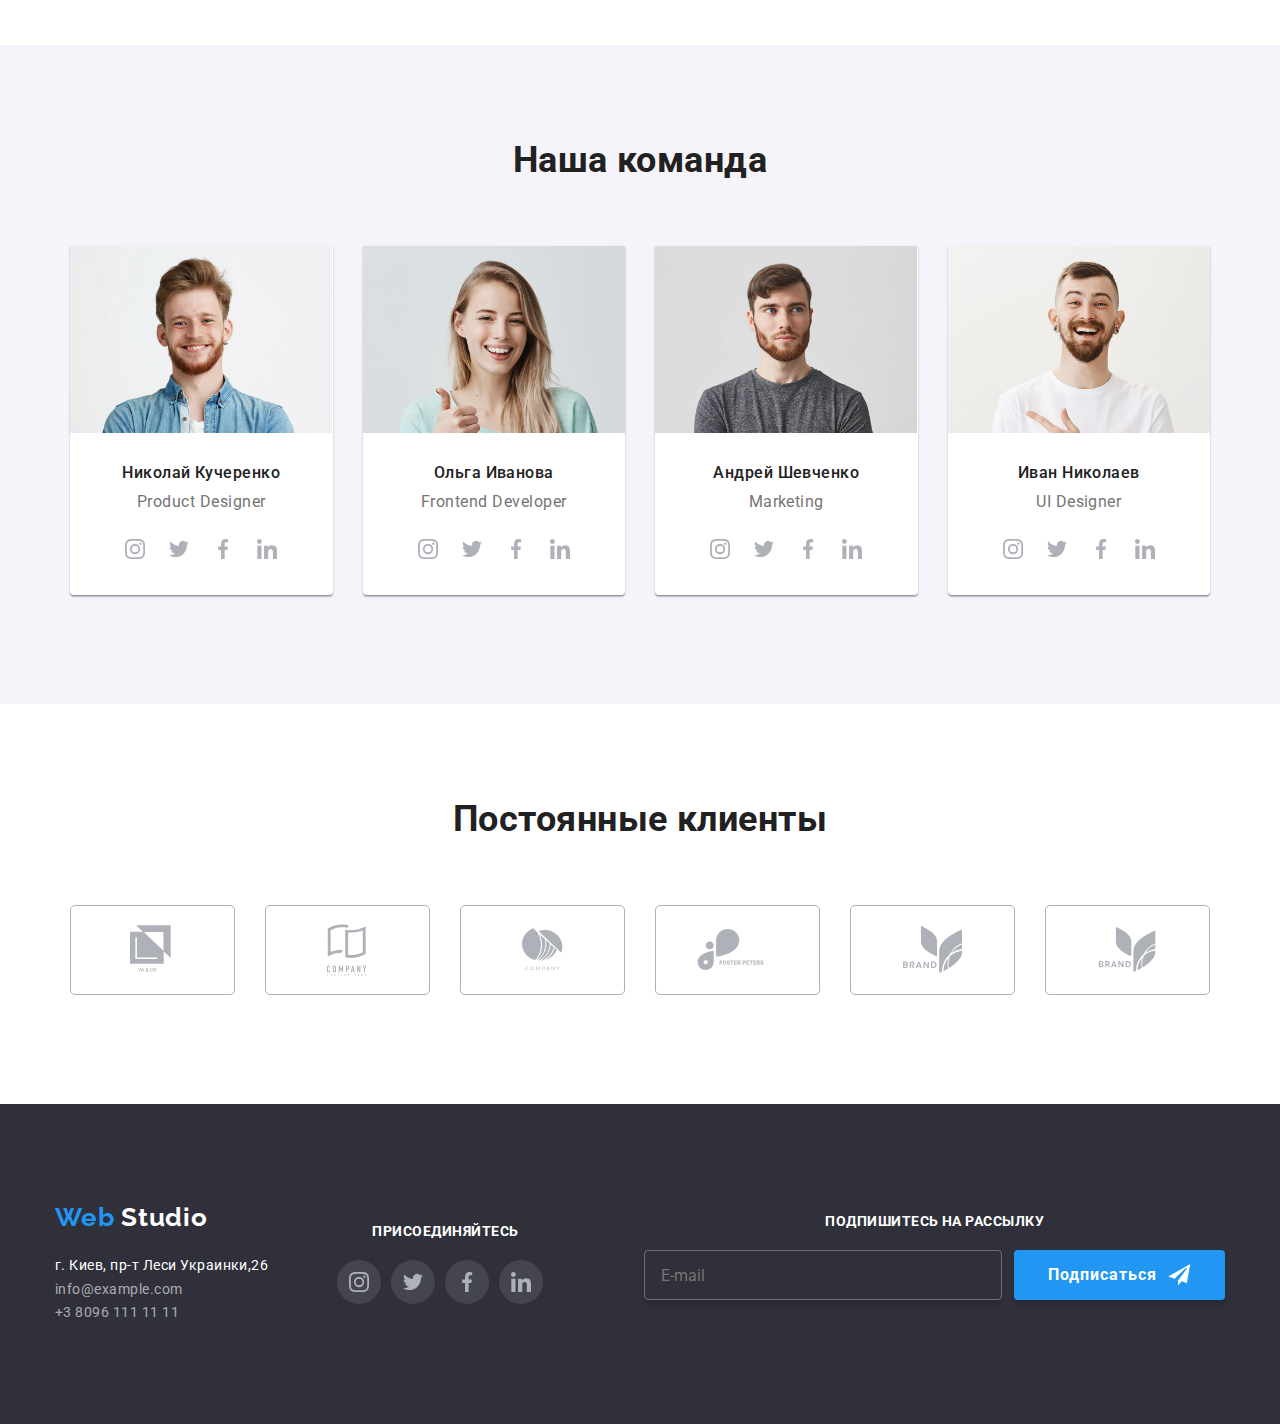
==== commit 19fee53c: "finish" ====
--- a/index.html
+++ b/index.html
@@ -247,7 +247,7 @@
                   "
                   src="./img/desktop-apps@1x.jpg"
                   alt="Ноутбук"
-                  width="370"
+                  max-width="370"
                 />
                 <p class="description">Десктопные приложения</p>
               </a>
@@ -259,7 +259,7 @@
                   srcset="./img/mobile-apps.jpg 1x, ./img/mobile-apps@2x.jpg 2x"
                   src="./img/mobile-apps.jpg"
                   alt="Мобильный телефон"
-                  width="370"
+                  max-width="370"
                 />
                 <p class="description">Мобильные приложения</p>
               </a>
@@ -271,7 +271,7 @@
                   srcset="./img/design.jpg 1x, ./img/design@2x.jpg 2x"
                   src="./img/design.jpg"
                   alt="Монитор"
-                  width="370"
+                  max-width="370"
                 />
                 <p class="description">Дизайнерские решения</p>
               </a>
@@ -287,11 +287,10 @@
             <!--Николай Кучеренко-->
             <li class="item team-card">
               <img
-                class="img"
+                class="img team-foto"
                 srcset="./img/john-smith.jpg 1x, ./img/john-smith@2x.jpg 2x"
                 src="./img/john-smith.jpg"
                 alt="фото Николая Кучеренко"
-                width="270"
               />
               <div class="content">
                 <h3 class="section-subtitle">Николай Кучеренко</h3>
@@ -331,14 +330,13 @@
             <!--Ольга Иванова-->
             <li class="item team-card">
               <img
-                class="img"
+                class="img team-foto"
                 srcset="
                   ./img/marta-srewart.jpg    1x,
                   ./img/marta-srewart@2x.jpg 2x
                 "
                 src="./img/marta-srewart.jpg"
                 alt="фото Ольги Ивановой"
-                width="270"
               />
               <div class="content">
                 <h3 class="section-subtitle">Ольга Иванова</h3>
@@ -378,11 +376,10 @@
             <!--Андрей Шевченко-->
             <li class="item team-card">
               <img
-                class="img"
+                class="img team-foto"
                 srcset="./img/robert-jakis.jpg 1x, ./img/robert-jakis@2x.jpg 2x"
                 src="./img/robert-jakis.jpg"
                 alt="фото Андрея Шевченко"
-                width="270"
               />
               <div class="content">
                 <h3 class="section-subtitle">Андрей Шевченко</h3>
@@ -422,11 +419,10 @@
             <!--Иван Николаев-->
             <li class="item team-card">
               <img
-                class="img"
+                class="img team-foto"
                 srcset="./img/martin-doe.jpg 1x, ./img/martin-doe@2x.jpg 2x"
                 src="./img/martin-doe.jpg"
                 alt="фото Ивана Николаева"
-                width="270"
               />
               <div class="content">
                 <h3 class="section-subtitle">Иван Николаев</h3>
--- a/css/main.min.css
+++ b/css/main.min.css
@@ -1,2 +1,2 @@
-.visually-hidden{position:absolute;width:1px;height:1px;margin:-1px;border:0;padding:0;clip:rect(0 0 0 0);overflow:hidden}.auth-nav,.join,.social-networks{margin:0;padding:0;list-style:none}.container,.header,.footer-content{padding-left:15px;padding-right:15px;margin-left:auto;margin-right:auto}@media screen and (min-width: 480px){.container,.header,.footer-content{width:480px}}@media screen and (min-width: 768px){.container,.header,.footer-content{width:768px}}@media screen and (min-width: 1200px){.container,.header,.footer-content{width:1200px}}.page{background-color:#fff;color:#757575;font-family:Roboto, sans-serif;letter-spacing:0.03em;overflow-x:hidden;margin-left:auto;margin-right:auto}.section.sec-bg-color{background-color:#f5f4fa}.img{display:block;max-width:100%;height:auto}.none{text-decoration:none}.list{margin:0;padding:0;list-style:none}.logo,.footer-logo{--color1: #2196f3;--color2: #ffffff;--color3: #000000}.logo{display:block;margin-top:16px;margin-bottom:16px;font-family:Raleway, sans-serif;font-weight:700;font-size:24px;line-height:1.16;letter-spacing:0.03em;text-decoration:none;-webkit-transition:color 250ms cubic-bezier(0.4, 0, 0.2, 1);transition:color 250ms cubic-bezier(0.4, 0, 0.2, 1)}@media screen and (min-width: 768px){.logo{margin-top:26px;margin-bottom:26px}}@media screen and (min-width: 1200px){.logo{font-size:26px;line-height:1.2;margin-top:24px;margin-bottom:24px}}.logo:hover,.logo:focus{--color1: #000000;--color3: #2196f3}.footer-logo{margin-top:0;padding-top:0;padding-bottom:0px;margin-bottom:20px}.footer-logo:hover,.footer-logo:focus{--color1: #ffffff;--color2: #2196f3}.logo-blue{color:var(--color1)}.logo-black{color:var(--color3)}.logo-white{color:var(--color2)}body.modal-open{overflow:hidden}.header{position:relative;border-bottom:1px solid #ececec}@media screen and (min-width: 768px){.header{width:100%;display:-webkit-box;display:-ms-flexbox;display:flex;-webkit-box-pack:center;-ms-flex-pack:center;justify-content:center;-webkit-box-align:center;-ms-flex-align:center;align-items:center}}@media screen and (min-width: 1200px){.header{width:1200px;display:-webkit-box;display:-ms-flexbox;display:flex;margin-left:auto;margin-right:auto}}.main-nav{display:-webkit-box;display:-ms-flexbox;display:flex;-webkit-box-pack:justify;-ms-flex-pack:justify;justify-content:space-between;-webkit-box-align:center;-ms-flex-align:center;align-items:center}@media screen and (min-width: 768px){.main-nav{display:-webkit-box;display:-ms-flexbox;display:flex;-webkit-box-align:center;-ms-flex-align:center;align-items:center}}@media screen and (min-width: 1200px){.main-nav{width:100%;display:-webkit-box;display:-ms-flexbox;display:flex;-webkit-box-align:center;-ms-flex-align:center;align-items:center}}.site-nav{list-style:none;padding-left:0;margin-top:60px;margin-bottom:0px;display:-webkit-box;display:-ms-flexbox;display:flex;-webkit-box-orient:vertical;-webkit-box-direction:normal;-ms-flex-direction:column;flex-direction:column;-webkit-box-align:center;-ms-flex-align:center;align-items:center;-webkit-transition:color 250ms cubic-bezier(0.4, 0, 0.2, 1);transition:color 250ms cubic-bezier(0.4, 0, 0.2, 1)}@media screen and (min-width: 768px){.site-nav{position:static;-webkit-box-orient:horizontal;-webkit-box-direction:normal;-ms-flex-direction:row;flex-direction:row;margin-top:0px;margin-left:60px}.site-nav .item+.item{margin-left:50px}}@media screen and (min-width: 1200px){.site-nav .item+.item{margin-left:50px}}@media screen and (max-width: 767px){.site-nav .item{margin-bottom:40px}}.site-nav .link{display:block;color:#212121;font-weight:500;font-size:14px;line-height:1.14;letter-spacing:0.02em;text-decoration:none;cursor:pointer;padding-top:32px;padding-bottom:32px}@media screen and (max-width: 767px){.site-nav .link{display:inline;padding-bottom:8px;font-size:18px;line-height:1.16}}.site-nav .link:hover,.site-nav .link:focus{color:#2196f3}.site-nav .link.current{position:relative;color:#2196f3}.site-nav .link.current::after{content:"";position:absolute;bottom:0;left:0;width:100%;height:4px;border-radius:2px;background-color:#2196f3}.auth-nav{display:-webkit-box;display:-ms-flexbox;display:flex;-webkit-box-orient:vertical;-webkit-box-direction:normal;-ms-flex-direction:column;flex-direction:column;-webkit-box-align:center;-ms-flex-align:center;align-items:center;margin-top:20px;margin-bottom:60px;-webkit-transition:color 250ms cubic-bezier(0.4, 0, 0.2, 1);transition:color 250ms cubic-bezier(0.4, 0, 0.2, 1)}@media screen and (min-width: 768px){.auth-nav{-webkit-box-align:start;-ms-flex-align:start;align-items:flex-start;-webkit-box-pack:center;-ms-flex-pack:center;justify-content:center;margin-top:auto;margin-bottom:auto;margin-left:84px;margin-right:10px}}@media screen and (min-width: 1200px){.auth-nav{-webkit-box-orient:horizontal;-webkit-box-direction:normal;-ms-flex-direction:row;flex-direction:row;-webkit-box-align:center;-ms-flex-align:center;align-items:center;margin-left:280px}.auth-nav .auth-nav .item+.item{margin-left:30px}}.auth-nav .item:not(:last-child){margin-bottom:16px}@media screen and (min-width: 1200px){.auth-nav .item{display:-webkit-box;display:-ms-flexbox;display:flex;-webkit-box-align:center;-ms-flex-align:center;align-items:center;margin-left:30px}.auth-nav .item:not(:last-child){margin-bottom:0px}}.auth-nav .link{display:block;color:#757575;font-weight:500;font-size:18px;line-height:1.16x;letter-spacing:0.02em;text-decoration:none}.auth-nav .link:hover,.auth-nav .link:focus{color:#2196f3}@media screen and (min-width: 768px){.auth-nav .link{font-size:12px;line-height:1.16x}}@media screen and (min-width: 1200px){.auth-nav .link{padding-top:32px;padding-bottom:32px;font-size:14px;line-height:1.14x}}.icon-nav{margin-right:10px;fill:currentColor}.icon-nav:hover,.icon-nav:focus{color:#2196f3}.section{padding-bottom:60px;padding-top:60px}@media screen and (min-width: 1200px){.section{padding-bottom:94px;padding-top:94px;padding-left:15px;padding-right:15px}}.section-title{margin-top:0;margin-bottom:0;margin-bottom:50px;color:#212121;font-weight:700;font-size:28px;line-height:1.18;text-align:center}@media screen and (min-width: 1200px){.section-title{font-size:36px;line-height:1.17}}@media screen and (min-width: 1200px){.section.no-padding-bottom{padding-bottom:0;margin-right:0}}.footer{background-color:#2f303a}@media screen and (min-width: 480px){.footer{width:100%}}@media screen and (min-width: 768px){.footer{width:100%}}@media screen and (min-width: 1200px){.footer{min-width:1200px}}.footer-content{padding-top:60px;padding-bottom:60px;text-align:center}@media screen and (min-width: 1200px){.footer-content{display:-webkit-box;display:-ms-flexbox;display:flex;-webkit-box-align:baseline;-ms-flex-align:baseline;align-items:baseline;margin-right:auto;margin-left:auto}}@media screen and (min-width: 1200px){.footer-content .list{text-align:left}}.join{padding-top:60px;padding-bottom:60px}@media screen and (min-width: 1200px){.join{margin-left:69px}}@media screen and (min-width: 1200px){.subscription{margin-left:auto}}.address{color:#fff;font-size:14px;line-height:1.71;font-style:inherit}.link-in-footer{color:rgba(255,255,255,0.6);font-size:14px;line-height:1.71;text-decoration:none}.link-in-footer:hover,.link-in-footer:focus{color:#2196f3}.footer-list-title{display:block;text-align:center;margin-bottom:20px;color:#fff;font-weight:700;font-size:14px;line-height:1.14;text-transform:uppercase}.email{display:block;width:calc(100% - 15px * 2);margin-right:15px;margin-left:15px;margin-bottom:20px;height:50px;padding:15px 16px;text-decoration:none;color:rgba(255,255,255,0.6);font-family:Roboto;font-size:16px;line-height:1.87;border:1px solid rgba(255,255,255,0.3);background-color:inherit;-webkit-box-shadow:0px 4px 4px rgba(0,0,0,0.15);box-shadow:0px 4px 4px rgba(0,0,0,0.15);border-radius:4px}@media screen and (min-width: 1200px){.email{margin-right:12px;width:358px}}@media screen and (min-width: 768px){.email{max-width:450px;margin-left:auto;margin-right:auto}}@media screen and (min-width: 1200px){.sub-field{display:-webkit-box;display:-ms-flexbox;display:flex;-webkit-box-orient:horizontal;-webkit-box-direction:normal;-ms-flex-direction:row;flex-direction:row}}.icon-send{fill:currentColor;margin-left:10px}.footer-top{display:-webkit-box;display:-ms-flexbox;display:flex;-ms-flex-wrap:nowrap;flex-wrap:nowrap;-ms-flex-pack:distribute;justify-content:space-around;-webkit-box-align:center;-ms-flex-align:center;align-items:center}@media screen and (max-width: 767px){.footer-top{display:block}}.hero{max-width:100%;text-align:center}.hero-title{margin-top:0;margin-bottom:30px;padding-top:118px;max-width:650px;margin-left:auto;margin-right:auto;color:#fff;font-weight:900;font-size:26px;line-height:1.61;letter-spacing:0.06em;text-transform:uppercase}@media screen and (min-width: 1200px){.hero-title{margin-bottom:30px;padding-top:200px;font-size:44px;line-height:1.36}}.overlay{width:100%;height:400px;margin-left:auto;margin-right:auto;background-color:gray;background-image:-webkit-gradient(linear, left top, left bottom, from(rgba(47,48,58,0.8)), to(rgba(47,48,58,0.8))),url(../img/header.jpg);background-image:linear-gradient(rgba(47,48,58,0.8), rgba(47,48,58,0.8)),url(../img/header.jpg);background-repeat:no-repeat;background-position:center;background-size:cover}@media screen and (min-width: 480px){.overlay{max-width:100%}}@media screen and (min-width: 768px){.overlay{max-width:100%}}@media screen and (min-width: 1200px){.overlay{width:100%;max-width:1600px;height:600px}}.button{display:inline-block;border-radius:4px;padding:10px 32px;min-width:200px;color:#fff;background-color:#2196f3;-webkit-box-shadow:0px 4px 4px rgba(0,0,0,0.15);box-shadow:0px 4px 4px rgba(0,0,0,0.15);font-weight:700;font-size:16px;line-height:1.87;text-align:center;letter-spacing:0.06em;text-decoration:none;cursor:pointer;border-color:transparent;-webkit-transition:color 250ms cubic-bezier(0.4, 0, 0.2, 1);transition:color 250ms cubic-bezier(0.4, 0, 0.2, 1);-webkit-transition:background-color 250ms cubic-bezier(0.4, 0, 0.2, 1);transition:background-color 250ms cubic-bezier(0.4, 0, 0.2, 1)}.button:hover,.button:focus{color:#2196f3;background-color:#fff}.button.send{display:-webkit-box;display:-ms-flexbox;display:flex;-webkit-box-align:center;-ms-flex-align:center;align-items:center;margin-left:auto;margin-right:auto;height:50px;margin-left:auto;margin-right:auto}@media screen and (min-width: 1200px){.button.send{margin-left:12px}}.button-portfolio{display:inline-block;font-weight:500;font-size:16px;line-height:1.16;padding:6px 22px;min-width:73px;text-align:center;cursor:pointer;border:transparent;border-radius:4px;outline:none;-webkit-transition:color 250ms cubic-bezier(0.4, 0, 0.2, 1);transition:color 250ms cubic-bezier(0.4, 0, 0.2, 1);-webkit-transition:background-color 250ms cubic-bezier(0.4, 0, 0.2, 1);transition:background-color 250ms cubic-bezier(0.4, 0, 0.2, 1)}.button-portfolio:hover,.button-portfolio:focus{background-color:#2196f3;color:#fff}.backdrop{position:fixed;top:0;left:0;width:100%;height:100%;background-color:rgba(0,0,0,0.2);opacity:1;overflow-y:scroll;padding-top:93px;padding-left:15px;padding-right:15px;-webkit-transition:opacity 250ms cubic-bezier(0.4, 0, 0.2, 1);transition:opacity 250ms cubic-bezier(0.4, 0, 0.2, 1)}.backdrop.is-hidden{opacity:0;pointer-events:none}@media screen and (min-width: 768px){.backdrop{padding-top:93px;padding-left:15px;padding-right:15px}}.backdrop.is-hidden .modal{-webkit-transform:translate(-50%, -50%) scale(0.1);transform:translate(-50%, -50%) scale(0.1)}.modal{position:absolute;top:90%;left:50%;z-index:999;overflow:auto;background-color:#ffffff;-webkit-box-shadow:0px 2px 1px rgba(0,0,0,0.2),0px 1px 1px rgba(0,0,0,0.14),0px 1px 3px rgba(0,0,0,0.12);box-shadow:0px 2px 1px rgba(0,0,0,0.2),0px 1px 1px rgba(0,0,0,0.14),0px 1px 3px rgba(0,0,0,0.12);border-radius:4px;-webkit-transform:translate(-50%, -50%) scale(1);transform:translate(-50%, -50%) scale(1);-webkit-transition:-webkit-transform 250ms cubic-bezier(0.4, 0, 0.2, 1);transition:-webkit-transform 250ms cubic-bezier(0.4, 0, 0.2, 1);transition:transform 250ms cubic-bezier(0.4, 0, 0.2, 1);transition:transform 250ms cubic-bezier(0.4, 0, 0.2, 1), -webkit-transform 250ms cubic-bezier(0.4, 0, 0.2, 1)}@media screen and (min-width: 1200px){.modal{top:50%}}.modal-form{list-style:none;padding:0;margin-bottom:0}.form-header{margin-left:40px;margin-right:40px;margin-top:40px;margin-bottom:30px;font-weight:bold;font-size:20px;line-height:1.5;text-align:center;letter-spacing:0.03em;color:#212121}@media screen and (min-width: 1200px){.form-header{line-height:1.15;margin-left:auto;margin-right:auto}}.agreement{font-size:12px;line-height:171%;color:#757575}@media screen and (min-width: 1200px){.agreement{font-size:14px;line-height:171%}}.agreement-text{padding-left:24px}.modal-link{color:#2196f3}.form-field{position:relative;margin-bottom:28px;margin-left:40px;margin-right:40px}.form-field.bottom{position:relative;margin-bottom:0px;display:-webkit-box;display:-ms-flexbox;display:flex;-webkit-box-pack:center;-ms-flex-pack:center;justify-content:center;-webkit-box-align:center;-ms-flex-align:center;align-items:center}.form-input{width:100%;margin:0;padding-left:42px;border:1px solid rgba(33,33,33,0.2);-webkit-box-sizing:border-box;box-sizing:border-box;border-radius:4px;height:40px}.form-label{position:absolute;top:0;left:0;-webkit-transform:translate(42px, 12px);transform:translate(42px, 12px);-webkit-transition:color 250ms cubic-bezier(0.4, 0, 0.2, 1),-webkit-transform 250ms cubic-bezier(0.4, 0, 0.2, 1);transition:color 250ms cubic-bezier(0.4, 0, 0.2, 1),-webkit-transform 250ms cubic-bezier(0.4, 0, 0.2, 1);transition:color 250ms cubic-bezier(0.4, 0, 0.2, 1),transform 250ms cubic-bezier(0.4, 0, 0.2, 1);transition:color 250ms cubic-bezier(0.4, 0, 0.2, 1),transform 250ms cubic-bezier(0.4, 0, 0.2, 1),-webkit-transform 250ms cubic-bezier(0.4, 0, 0.2, 1)}.form-icon{position:absolute;top:0;left:0;-webkit-transform:translate(16px, 11px);transform:translate(16px, 11px);fill:#212121;-webkit-transition:fill 250ms cubic-bezier(0.4, 0, 0.2, 1);transition:fill 250ms cubic-bezier(0.4, 0, 0.2, 1)}.form-input:focus ~ .form-icon{fill:#2196f3}.form-comment{width:100%;height:120px;margin:0;margin-bottom:20px;padding:16px 11px;border:1px solid rgba(33,33,33,0.2);-webkit-box-sizing:border-box;box-sizing:border-box;border-radius:4px}.comment{height:120px}.modal-submit{margin-bottom:40px;margin-left:125px;margin-right:125px;margin-top:30px;-webkit-transition:background-color 250ms cubic-bezier(0.4, 0, 0.2, 1),color 250ms cubic-bezier(0.4, 0, 0.2, 1);transition:background-color 250ms cubic-bezier(0.4, 0, 0.2, 1),color 250ms cubic-bezier(0.4, 0, 0.2, 1)}@media screen and (min-width: 1200px){.modal-submit{margin-left:164px;margin-right:164px}}.button.modal-submit:hover{background-color:#188ce8;color:white}.form-input:focus+.form-label,.form-comment:focus+.form-label,.form-input:not(:placeholder-shown)+.form-label,.form-comment:not(:placeholder-shown)+.form-label{-webkit-transform:translate(16px, -19px);transform:translate(16px, -19px);color:#2196f3;fill:#2196f3}.close{fill:#000;position:absolute;-webkit-transform:translate(-8px, 8px);transform:translate(-8px, 8px);top:0;right:0;display:-webkit-box;display:-ms-flexbox;display:flex;-webkit-box-pack:center;-ms-flex-pack:center;justify-content:center;-webkit-box-align:center;-ms-flex-align:center;align-items:center;width:30px;height:30px;border-radius:50%;border:1px solid rgba(0,0,0,0.1);background-color:transparent;-webkit-transition:fill 250ms cubic-bezier(0.4, 0, 0.2, 1);transition:fill 250ms cubic-bezier(0.4, 0, 0.2, 1)}.close:hover{fill:#2196f3}.agreement::after{position:absolute;top:0;left:0;content:"";display:inline-block;width:16px;height:15px;border:2px solid #212121;border-radius:2px}@media screen and (min-width: 1200px){.agreement::after{-webkit-transform:translateY(3px);transform:translateY(3px)}}.checkbox:checked+.agreement::after{border-color:#2196f3;background-color:#2196f3;background-image:url(../img/check.svg);background-clip:contain;background-origin:border-box}.features{list-style:none;padding:0;margin-left:auto;margin-right:auto}@media screen and (min-width: 480px){.features{max-width:480px}}@media screen and (min-width: 768px){.features{min-width:100%;display:-webkit-box;display:-ms-flexbox;display:flex;-ms-flex-wrap:wrap;flex-wrap:wrap;margin:-15px}}@media screen and (min-width: 1200px){.features{min-width:100%;-ms-flex-wrap:nowrap;flex-wrap:nowrap;-webkit-box-pack:center;-ms-flex-pack:center;justify-content:center;-webkit-box-align:center;-ms-flex-align:center;align-items:center}}@media screen and (min-width: 768px){.features-item{max-width:calc((100% - 15px * 4) / 2);margin:15px}}@media screen and (min-width: 1200px){.features-item{max-width:calc((100% - 15px * 8) / 4);margin:15px}}@media screen and (min-width: 768px){.features :nth-child(2n){margin-right:0}}.features-title{margin-top:0;margin-bottom:10px;text-align:center;color:#212121;font-weight:700;font-size:14px;line-height:1.14;text-transform:uppercase}.text{margin-top:0;margin-bottom:0;font-size:14px;line-height:1.71}.icon-features{display:-webkit-box;display:-ms-flexbox;display:flex;-webkit-box-align:center;-ms-flex-align:center;align-items:center;-webkit-box-pack:center;-ms-flex-pack:center;justify-content:center;height:120px;margin-bottom:30px;margin-right:0;background-color:#f5f4fa;border-radius:4px}@media screen and (max-width: 767px){.icon-features{width:100%}}.section.project-section{display:none}@media screen and (min-width: 1200px){.section.project-section{display:block;width:1200px;margin-left:auto;margin-right:auto}}.item.example{position:relative;z-index:-1}.projects{list-style:none;padding:0;margin-left:auto;margin-right:auto;width:100%}@media screen and (min-width: 1200px){.projects{display:-webkit-box;display:-ms-flexbox;display:flex}.projects>.item{position:relative;margin-right:30px}.projects>.item:last-child{margin-right:0}}.description{position:absolute;bottom:0;left:0;width:100%;height:70px;display:-webkit-box;display:-ms-flexbox;display:flex;-webkit-box-pack:center;-ms-flex-pack:center;justify-content:center;-webkit-box-align:center;-ms-flex-align:center;align-items:center;margin-top:0;margin-bottom:0;color:#fff;background-color:rgba(47,48,58,0.8);font-weight:700;font-size:14px;line-height:1.14x;text-align:center;text-transform:uppercase}.team{list-style:none;display:block;margin-left:auto;margin-right:auto}@media screen and (min-width: 768px){.team{width:100%;display:-webkit-box;display:-ms-flexbox;display:flex;-ms-flex-wrap:wrap;flex-wrap:wrap;margin:-15px}}@media screen and (min-width: 1200px){.team{-ms-flex-wrap:nowrap;flex-wrap:nowrap}.team .team>.item{margin-right:30px;background-color:#fff}.team .team>.item:last-child{margin-right:0}}.team-card{background:#ffffff;-webkit-box-shadow:0px 2px 1px rgba(0,0,0,0.2),0px 1px 1px rgba(0,0,0,0.14),0px 1px 3px rgba(0,0,0,0.12);box-shadow:0px 2px 1px rgba(0,0,0,0.2),0px 1px 1px rgba(0,0,0,0.14),0px 1px 3px rgba(0,0,0,0.12);border-radius:0px 0px 4px 4px}@media screen and (min-width: 768px){.team-card{min-width:calc((100% - 15px * 4) / 2);margin:15px}}@media screen and (min-width: 1200px){.team-card{min-width:calc((100% - 15px * 8) / 4)}}.section-subtitle{margin-right:0;margin-left:0;margin-top:0;margin-bottom:10px;color:#212121;font-weight:500;font-size:16px;line-height:1.19;text-align:center}.section-text{margin-right:0;margin-left:0;margin-top:0;margin-bottom:16px;font-weight:400;font-size:16px;line-height:1.19;text-align:center}.content{padding-top:30px;padding-bottom:24px;padding-left:32px;padding-right:32px}.icon-social-networks{width:20px;height:20px}.social-networks{display:-webkit-box;display:-ms-flexbox;display:flex;-webkit-box-pack:center;-ms-flex-pack:center;justify-content:center}.icon-bg{display:-webkit-box;display:-ms-flexbox;display:flex;-webkit-box-pack:center;-ms-flex-pack:center;justify-content:center;-webkit-box-align:center;-ms-flex-align:center;align-items:center;width:44px;height:44px;border-radius:50%;fill:#afb1b8;-webkit-transition:color 250ms cubic-bezier(0.4, 0, 0.2, 1);transition:color 250ms cubic-bezier(0.4, 0, 0.2, 1);-webkit-transition:background-color 250ms cubic-bezier(0.4, 0, 0.2, 1);transition:background-color 250ms cubic-bezier(0.4, 0, 0.2, 1)}.icon-bg:hover,.icon-bg:focus{background-color:#2196f3;fill:#fff}.social-networks>.icon-bg{margin-right:10px}.social-networks>.icon-bg:last-child{margin-right:0}.icon-bg-footer{display:-webkit-box;display:-ms-flexbox;display:flex;-webkit-box-pack:center;-ms-flex-pack:center;justify-content:center;-webkit-box-align:center;-ms-flex-align:center;align-items:center;width:44px;height:44px;margin-right:10px;border-radius:50%;fill:#afb1b8;background-color:rgba(255,255,255,0.1);-webkit-transition:color 250ms cubic-bezier(0.4, 0, 0.2, 1);transition:color 250ms cubic-bezier(0.4, 0, 0.2, 1);-webkit-transition:background-color 250ms cubic-bezier(0.4, 0, 0.2, 1);transition:background-color 250ms cubic-bezier(0.4, 0, 0.2, 1)}.icon-bg-footer:hover,.icon-bg-footer:focus{background-color:#2196f3;fill:#fff}.clients{list-style:none;margin-left:auto;margin-right:auto;display:-webkit-box;display:-ms-flexbox;display:flex;-ms-flex-wrap:wrap;flex-wrap:wrap;margin:-15px}@media screen and (min-width: 480px){.clients{width:480px}}@media screen and (min-width: 768px){.clients{width:100%;display:-webkit-box;display:-ms-flexbox;display:flex;-ms-flex-wrap:wrap;flex-wrap:wrap}}@media screen and (min-width: 1200px){.clients{width:1200px;-ms-flex-wrap:nowrap;flex-wrap:nowrap}}.clients .item{display:-webkit-box;display:-ms-flexbox;display:flex;-webkit-box-align:center;-ms-flex-align:center;align-items:center;-webkit-box-pack:center;-ms-flex-pack:center;justify-content:center;height:90px;border:1px solid #afb1b8;border-radius:5px;fill:#afb1b8}.clients .item:hover,.clients .item:focus{fill:#2196f3;border:1px solid #2196f3}.clients>.item:last-child{margin-right:0}.icon-client{color:currentColor;-webkit-transition:color 250ms cubic-bezier(0.4, 0, 0.2, 1);transition:color 250ms cubic-bezier(0.4, 0, 0.2, 1)}.icon-client:hover,.icon-client:focus{border:none}.client-logo{-webkit-transition:color 250ms cubic-bezier(0.4, 0, 0.2, 1);transition:color 250ms cubic-bezier(0.4, 0, 0.2, 1);margin:15px}@media screen and (max-width: 767px){.client-logo{min-width:calc((100% - 15px * 4) / 2);margin:15px}}@media screen and (min-width: 768px){.client-logo{min-width:calc((100% - 15px * 6) / 3);margin:15px}}@media screen and (min-width: 1200px){.client-logo{min-width:calc((100% - 15px * 12) / 6)}}.menu-button{display:-webkit-inline-box;display:-ms-inline-flexbox;display:inline-flex;margin:0;padding:0;border:none;outline:none;background-color:transparent}@media screen and (min-width: 768px){.menu-button{display:none}}.menu-button .icon-cross{display:none}.menu-button.is-open .icon-cross{display:block}.menu-button.is-open .icon-menu{display:none}.menu-container{display:-webkit-box;display:-ms-flexbox;display:flex;-webkit-box-align:baseline;-ms-flex-align:baseline;align-items:baseline;z-index:999}@media screen and (max-width: 767px){.menu-container{display:none;position:absolute;top:100%;left:0;width:100%;background-color:#fff;border-top:1px solid #ececec}.menu-container.is-open{display:block}}
+.visually-hidden{position:absolute;width:1px;height:1px;margin:-1px;border:0;padding:0;clip:rect(0 0 0 0);overflow:hidden}.auth-nav,.join,.social-networks{margin:0;padding:0;list-style:none}.container,.header,.footer-content{padding-left:15px;padding-right:15px;margin-left:auto;margin-right:auto}@media screen and (min-width: 480px){.container,.header,.footer-content{width:480px}}@media screen and (min-width: 768px){.container,.header,.footer-content{width:768px}}@media screen and (min-width: 1200px){.container,.header,.footer-content{width:1200px}}.page{background-color:#fff;color:#757575;font-family:Roboto, sans-serif;letter-spacing:0.03em;overflow-x:hidden;margin-left:auto;margin-right:auto}.section.sec-bg-color{background-color:#f5f4fa}.img{display:block;max-width:100%;height:auto}.none{text-decoration:none}.list{margin:0;padding:0;list-style:none}.logo,.footer-logo{--color1: #2196f3;--color2: #ffffff;--color3: #000000}.logo{display:block;margin-top:16px;margin-bottom:16px;font-family:Raleway, sans-serif;font-weight:700;font-size:24px;line-height:1.16;letter-spacing:0.03em;text-decoration:none;-webkit-transition:color 250ms cubic-bezier(0.4, 0, 0.2, 1);transition:color 250ms cubic-bezier(0.4, 0, 0.2, 1)}@media screen and (min-width: 768px){.logo{margin-top:26px;margin-bottom:26px}}@media screen and (min-width: 1200px){.logo{font-size:26px;line-height:1.2;margin-top:24px;margin-bottom:24px}}.logo:hover,.logo:focus{--color1: #000000;--color3: #2196f3}.footer-logo{margin-top:0;padding-top:0;padding-bottom:0px;margin-bottom:20px}.footer-logo:hover,.footer-logo:focus{--color1: #ffffff;--color2: #2196f3}.logo-blue{color:var(--color1)}.logo-black{color:var(--color3)}.logo-white{color:var(--color2)}body.modal-open{overflow:hidden}.header{position:relative;border-bottom:1px solid #ececec}@media screen and (min-width: 768px){.header{width:100%;display:-webkit-box;display:-ms-flexbox;display:flex;-webkit-box-pack:center;-ms-flex-pack:center;justify-content:center;-webkit-box-align:center;-ms-flex-align:center;align-items:center}}@media screen and (min-width: 1200px){.header{width:1200px;display:-webkit-box;display:-ms-flexbox;display:flex;margin-left:auto;margin-right:auto}}.main-nav{display:-webkit-box;display:-ms-flexbox;display:flex;-webkit-box-pack:justify;-ms-flex-pack:justify;justify-content:space-between;-webkit-box-align:center;-ms-flex-align:center;align-items:center}@media screen and (min-width: 768px){.main-nav{display:-webkit-box;display:-ms-flexbox;display:flex;-webkit-box-align:center;-ms-flex-align:center;align-items:center}}@media screen and (min-width: 1200px){.main-nav{width:100%;display:-webkit-box;display:-ms-flexbox;display:flex;-webkit-box-align:center;-ms-flex-align:center;align-items:center}}.site-nav{list-style:none;padding-left:0;margin-top:60px;margin-bottom:0px;display:-webkit-box;display:-ms-flexbox;display:flex;-webkit-box-orient:vertical;-webkit-box-direction:normal;-ms-flex-direction:column;flex-direction:column;-webkit-box-align:center;-ms-flex-align:center;align-items:center;-webkit-transition:color 250ms cubic-bezier(0.4, 0, 0.2, 1);transition:color 250ms cubic-bezier(0.4, 0, 0.2, 1)}@media screen and (min-width: 768px){.site-nav{position:static;-webkit-box-orient:horizontal;-webkit-box-direction:normal;-ms-flex-direction:row;flex-direction:row;margin-top:0px;margin-left:60px}.site-nav .item+.item{margin-left:50px}}@media screen and (min-width: 1200px){.site-nav .item+.item{margin-left:50px}}@media screen and (max-width: 767px){.site-nav .item{margin-bottom:40px}}.site-nav .link{display:block;color:#212121;font-weight:500;font-size:14px;line-height:1.14;letter-spacing:0.02em;text-decoration:none;cursor:pointer;padding-top:32px;padding-bottom:32px}@media screen and (max-width: 767px){.site-nav .link{display:inline;padding-bottom:8px;font-size:18px;line-height:1.16}}.site-nav .link:hover,.site-nav .link:focus{color:#2196f3}.site-nav .link.current{position:relative;color:#2196f3}.site-nav .link.current::after{content:"";position:absolute;bottom:0;left:0;width:100%;height:4px;border-radius:2px;background-color:#2196f3}.auth-nav{display:-webkit-box;display:-ms-flexbox;display:flex;-webkit-box-orient:vertical;-webkit-box-direction:normal;-ms-flex-direction:column;flex-direction:column;-webkit-box-align:center;-ms-flex-align:center;align-items:center;margin-top:20px;margin-bottom:60px;-webkit-transition:color 250ms cubic-bezier(0.4, 0, 0.2, 1);transition:color 250ms cubic-bezier(0.4, 0, 0.2, 1)}@media screen and (min-width: 768px){.auth-nav{-webkit-box-align:start;-ms-flex-align:start;align-items:flex-start;-webkit-box-pack:center;-ms-flex-pack:center;justify-content:center;margin-top:auto;margin-bottom:auto;margin-left:84px;margin-right:10px}}@media screen and (min-width: 1200px){.auth-nav{-webkit-box-orient:horizontal;-webkit-box-direction:normal;-ms-flex-direction:row;flex-direction:row;-webkit-box-align:center;-ms-flex-align:center;align-items:center;margin-left:280px}.auth-nav .auth-nav .item+.item{margin-left:30px}}.auth-nav .item:not(:last-child){margin-bottom:16px}@media screen and (min-width: 1200px){.auth-nav .item{display:-webkit-box;display:-ms-flexbox;display:flex;-webkit-box-align:center;-ms-flex-align:center;align-items:center;margin-left:30px}.auth-nav .item:not(:last-child){margin-bottom:0px}}.auth-nav .link{display:block;color:#757575;font-weight:500;font-size:18px;line-height:1.16x;letter-spacing:0.02em;text-decoration:none}.auth-nav .link:hover,.auth-nav .link:focus{color:#2196f3}@media screen and (min-width: 768px){.auth-nav .link{font-size:12px;line-height:1.16x}}@media screen and (min-width: 1200px){.auth-nav .link{padding-top:32px;padding-bottom:32px;font-size:14px;line-height:1.14x}}.icon-nav{margin-right:10px;fill:currentColor}.icon-nav:hover,.icon-nav:focus{color:#2196f3}.section{padding-bottom:60px;padding-top:60px}@media screen and (min-width: 1200px){.section{padding-bottom:94px;padding-top:94px}}.section-title{margin-top:0;margin-bottom:0;margin-bottom:50px;color:#212121;font-weight:700;font-size:28px;line-height:1.18;text-align:center}@media screen and (min-width: 1200px){.section-title{font-size:36px;line-height:1.17}}@media screen and (min-width: 1200px){.section.no-padding-bottom{padding-bottom:0;margin-right:0}}.footer{background-color:#2f303a}@media screen and (min-width: 480px){.footer{width:100%}}@media screen and (min-width: 768px){.footer{width:100%}}@media screen and (min-width: 1200px){.footer{min-width:1200px}}.footer-content{padding-top:60px;padding-bottom:60px;text-align:center}@media screen and (min-width: 1200px){.footer-content{display:-webkit-box;display:-ms-flexbox;display:flex;-webkit-box-align:baseline;-ms-flex-align:baseline;align-items:baseline;margin-right:auto;margin-left:auto}}@media screen and (min-width: 1200px){.footer-content .list{text-align:left}}.join{padding-top:60px;padding-bottom:60px}@media screen and (min-width: 1200px){.join{margin-left:69px}}@media screen and (min-width: 1200px){.subscription{margin-left:auto}}.address{color:#fff;font-size:14px;line-height:1.71;font-style:inherit}.link-in-footer{color:rgba(255,255,255,0.6);font-size:14px;line-height:1.71;text-decoration:none}.link-in-footer:hover,.link-in-footer:focus{color:#2196f3}.footer-list-title{display:block;text-align:center;margin-bottom:20px;color:#fff;font-weight:700;font-size:14px;line-height:1.14;text-transform:uppercase}.email{display:block;width:calc(100% - 15px * 2);margin-right:15px;margin-left:15px;margin-bottom:20px;height:50px;padding:15px 16px;text-decoration:none;color:rgba(255,255,255,0.6);font-family:Roboto;font-size:16px;line-height:1.87;border:1px solid rgba(255,255,255,0.3);background-color:inherit;-webkit-box-shadow:0px 4px 4px rgba(0,0,0,0.15);box-shadow:0px 4px 4px rgba(0,0,0,0.15);border-radius:4px}@media screen and (min-width: 1200px){.email{margin-right:12px;width:358px}}@media screen and (min-width: 768px){.email{max-width:450px;margin-left:auto;margin-right:auto}}@media screen and (min-width: 1200px){.sub-field{display:-webkit-box;display:-ms-flexbox;display:flex;-webkit-box-orient:horizontal;-webkit-box-direction:normal;-ms-flex-direction:row;flex-direction:row}}.icon-send{fill:currentColor;margin-left:10px}.footer-top{display:-webkit-box;display:-ms-flexbox;display:flex;-ms-flex-wrap:nowrap;flex-wrap:nowrap;-ms-flex-pack:distribute;justify-content:space-around;-webkit-box-align:center;-ms-flex-align:center;align-items:center}@media screen and (max-width: 767px){.footer-top{display:block}}.hero{max-width:100%;text-align:center;margin-left:auto;margin-right:auto}.hero-title{margin-top:0;margin-bottom:30px;padding-top:118px;max-width:360px;margin-left:auto;margin-right:auto;color:#fff;font-weight:900;font-size:26px;line-height:1.61;letter-spacing:0.06em;text-transform:uppercase}@media screen and (min-width: 1200px){.hero-title{margin-bottom:30px;padding-top:200px;max-width:650px;font-size:44px;line-height:1.36}}.overlay{width:100%;min-height:400px;margin-left:auto;margin-right:auto;background-color:gray;background-image:-webkit-gradient(linear, left top, left bottom, from(rgba(47,48,58,0.8)), to(rgba(47,48,58,0.8))),url(../img/hero-mobile.jpg);background-image:linear-gradient(rgba(47,48,58,0.8), rgba(47,48,58,0.8)),url(../img/hero-mobile.jpg);background-repeat:no-repeat;background-position:center;background-size:cover}@media screen and (min-width: 480px){.overlay{max-width:100%}}@media screen and (min-device-pixel-ratio: 2), screen and (-webkit-min-device-pixel-ratio: 2), screen and (min-resolution: 192dpi), screen and (min-resolution: 2dppx){.overlay{background-image:-webkit-gradient(linear, left top, left bottom, from(rgba(47,48,58,0.8)), to(rgba(47,48,58,0.8))),url(../img/hero-mobile@2x.jpg);background-image:linear-gradient(rgba(47,48,58,0.8), rgba(47,48,58,0.8)),url(../img/hero-mobile@2x.jpg)}}@media screen and (min-width: 768px){.overlay{max-width:100%;background-image:-webkit-gradient(linear, left top, left bottom, from(rgba(47,48,58,0.8)), to(rgba(47,48,58,0.8))),url(../img/hero-tablet.jpg);background-image:linear-gradient(rgba(47,48,58,0.8), rgba(47,48,58,0.8)),url(../img/hero-tablet.jpg)}}@media screen and (min-width: 768px) and (min-device-pixel-ratio: 2), screen and (min-width: 768px) and (-webkit-min-device-pixel-ratio: 2), screen and (min-width: 768px) and (min-resolution: 192dpi), screen and (min-width: 768px) and (min-resolution: 2dppx){.overlay{background-image:-webkit-gradient(linear, left top, left bottom, from(rgba(47,48,58,0.8)), to(rgba(47,48,58,0.8))),url(../img/hero-tablet@2x.jpg);background-image:linear-gradient(rgba(47,48,58,0.8), rgba(47,48,58,0.8)),url(../img/hero-tablet@2x.jpg)}}@media screen and (min-width: 1200px){.overlay{width:100%;max-width:1600px;min-height:600px;background-image:-webkit-gradient(linear, left top, left bottom, from(rgba(47,48,58,0.8)), to(rgba(47,48,58,0.8))),url(../img/hero-desktop.jpg);background-image:linear-gradient(rgba(47,48,58,0.8), rgba(47,48,58,0.8)),url(../img/hero-desktop.jpg)}}@media screen and (min-width: 1200px) and (min-device-pixel-ratio: 2), screen and (min-width: 1200px) and (-webkit-min-device-pixel-ratio: 2), screen and (min-width: 1200px) and (min-resolution: 192dpi), screen and (min-width: 1200px) and (min-resolution: 2dppx){.overlay{background-image:-webkit-gradient(linear, left top, left bottom, from(rgba(47,48,58,0.8)), to(rgba(47,48,58,0.8))),url(../img/hero-desktop@2x.jpg);background-image:linear-gradient(rgba(47,48,58,0.8), rgba(47,48,58,0.8)),url(../img/hero-desktop@2x.jpg)}}.button{display:inline-block;border-radius:4px;padding:10px 32px;min-width:200px;color:#fff;background-color:#2196f3;-webkit-box-shadow:0px 4px 4px rgba(0,0,0,0.15);box-shadow:0px 4px 4px rgba(0,0,0,0.15);font-weight:700;font-size:16px;line-height:1.87;text-align:center;letter-spacing:0.06em;text-decoration:none;cursor:pointer;border-color:transparent;-webkit-transition:color 250ms cubic-bezier(0.4, 0, 0.2, 1);transition:color 250ms cubic-bezier(0.4, 0, 0.2, 1);-webkit-transition:background-color 250ms cubic-bezier(0.4, 0, 0.2, 1);transition:background-color 250ms cubic-bezier(0.4, 0, 0.2, 1)}.button:hover,.button:focus{color:#2196f3;background-color:#fff}.button.send{display:-webkit-box;display:-ms-flexbox;display:flex;-webkit-box-align:center;-ms-flex-align:center;align-items:center;margin-left:auto;margin-right:auto;height:50px;margin-left:auto;margin-right:auto}@media screen and (min-width: 1200px){.button.send{margin-left:12px}}.button-portfolio{display:inline-block;font-weight:500;font-size:16px;line-height:1.16;padding:6px 22px;min-width:73px;text-align:center;cursor:pointer;border:transparent;border-radius:4px;outline:none;-webkit-transition:color 250ms cubic-bezier(0.4, 0, 0.2, 1);transition:color 250ms cubic-bezier(0.4, 0, 0.2, 1);-webkit-transition:background-color 250ms cubic-bezier(0.4, 0, 0.2, 1);transition:background-color 250ms cubic-bezier(0.4, 0, 0.2, 1)}.button-portfolio:hover,.button-portfolio:focus{background-color:#2196f3;color:#fff}.backdrop{position:fixed;top:0;left:0;width:100%;height:100%;background-color:rgba(0,0,0,0.2);opacity:1;overflow-y:scroll;padding-top:93px;padding-left:15px;padding-right:15px;-webkit-transition:opacity 250ms cubic-bezier(0.4, 0, 0.2, 1);transition:opacity 250ms cubic-bezier(0.4, 0, 0.2, 1)}.backdrop.is-hidden{opacity:0;pointer-events:none}@media screen and (min-width: 768px){.backdrop{padding-top:93px;padding-left:15px;padding-right:15px}}.backdrop.is-hidden .modal{-webkit-transform:translate(-50%, -50%) scale(0.1);transform:translate(-50%, -50%) scale(0.1)}.modal{position:absolute;top:90%;left:50%;z-index:999;overflow:auto;background-color:#ffffff;-webkit-box-shadow:0px 2px 1px rgba(0,0,0,0.2),0px 1px 1px rgba(0,0,0,0.14),0px 1px 3px rgba(0,0,0,0.12);box-shadow:0px 2px 1px rgba(0,0,0,0.2),0px 1px 1px rgba(0,0,0,0.14),0px 1px 3px rgba(0,0,0,0.12);border-radius:4px;-webkit-transform:translate(-50%, -50%) scale(1);transform:translate(-50%, -50%) scale(1);-webkit-transition:-webkit-transform 250ms cubic-bezier(0.4, 0, 0.2, 1);transition:-webkit-transform 250ms cubic-bezier(0.4, 0, 0.2, 1);transition:transform 250ms cubic-bezier(0.4, 0, 0.2, 1);transition:transform 250ms cubic-bezier(0.4, 0, 0.2, 1), -webkit-transform 250ms cubic-bezier(0.4, 0, 0.2, 1)}@media screen and (min-width: 1200px){.modal{top:50%}}.modal-form{list-style:none;padding:0;margin-bottom:0}.form-header{margin-left:40px;margin-right:40px;margin-top:40px;margin-bottom:30px;font-weight:bold;font-size:20px;line-height:1.5;text-align:center;letter-spacing:0.03em;color:#212121}@media screen and (min-width: 1200px){.form-header{line-height:1.15;margin-left:auto;margin-right:auto}}.agreement{font-size:12px;line-height:171%;color:#757575}@media screen and (min-width: 1200px){.agreement{font-size:14px;line-height:171%}}.agreement-text{padding-left:24px}.modal-link{color:#2196f3}.form-field{position:relative;margin-bottom:28px;margin-left:40px;margin-right:40px}.form-field.bottom{position:relative;margin-bottom:0px;display:-webkit-box;display:-ms-flexbox;display:flex;-webkit-box-pack:center;-ms-flex-pack:center;justify-content:center;-webkit-box-align:center;-ms-flex-align:center;align-items:center}.form-input{width:100%;margin:0;padding-left:42px;border:1px solid rgba(33,33,33,0.2);-webkit-box-sizing:border-box;box-sizing:border-box;border-radius:4px;height:40px}.form-label{position:absolute;top:0;left:0;-webkit-transform:translate(42px, 12px);transform:translate(42px, 12px);-webkit-transition:color 250ms cubic-bezier(0.4, 0, 0.2, 1),-webkit-transform 250ms cubic-bezier(0.4, 0, 0.2, 1);transition:color 250ms cubic-bezier(0.4, 0, 0.2, 1),-webkit-transform 250ms cubic-bezier(0.4, 0, 0.2, 1);transition:color 250ms cubic-bezier(0.4, 0, 0.2, 1),transform 250ms cubic-bezier(0.4, 0, 0.2, 1);transition:color 250ms cubic-bezier(0.4, 0, 0.2, 1),transform 250ms cubic-bezier(0.4, 0, 0.2, 1),-webkit-transform 250ms cubic-bezier(0.4, 0, 0.2, 1)}.form-icon{position:absolute;top:0;left:0;-webkit-transform:translate(16px, 11px);transform:translate(16px, 11px);fill:#212121;-webkit-transition:fill 250ms cubic-bezier(0.4, 0, 0.2, 1);transition:fill 250ms cubic-bezier(0.4, 0, 0.2, 1)}.form-input:focus ~ .form-icon{fill:#2196f3}.form-comment{width:100%;height:120px;margin:0;margin-bottom:20px;padding:16px 11px;border:1px solid rgba(33,33,33,0.2);-webkit-box-sizing:border-box;box-sizing:border-box;border-radius:4px}.comment{height:120px}.modal-submit{margin-bottom:40px;margin-left:125px;margin-right:125px;margin-top:30px;-webkit-transition:background-color 250ms cubic-bezier(0.4, 0, 0.2, 1),color 250ms cubic-bezier(0.4, 0, 0.2, 1);transition:background-color 250ms cubic-bezier(0.4, 0, 0.2, 1),color 250ms cubic-bezier(0.4, 0, 0.2, 1)}@media screen and (min-width: 1200px){.modal-submit{margin-left:164px;margin-right:164px}}.button.modal-submit:hover{background-color:#188ce8;color:white}.form-input:focus+.form-label,.form-comment:focus+.form-label,.form-input:not(:placeholder-shown)+.form-label,.form-comment:not(:placeholder-shown)+.form-label{-webkit-transform:translate(16px, -19px);transform:translate(16px, -19px);color:#2196f3;fill:#2196f3}.close{fill:#000;position:absolute;-webkit-transform:translate(-8px, 8px);transform:translate(-8px, 8px);top:0;right:0;display:-webkit-box;display:-ms-flexbox;display:flex;-webkit-box-pack:center;-ms-flex-pack:center;justify-content:center;-webkit-box-align:center;-ms-flex-align:center;align-items:center;width:30px;height:30px;border-radius:50%;border:1px solid rgba(0,0,0,0.1);background-color:transparent;-webkit-transition:fill 250ms cubic-bezier(0.4, 0, 0.2, 1);transition:fill 250ms cubic-bezier(0.4, 0, 0.2, 1)}.close:hover{fill:#2196f3}.agreement::after{position:absolute;top:0;left:0;content:"";display:inline-block;width:16px;height:15px;border:2px solid #212121;border-radius:2px}@media screen and (min-width: 1200px){.agreement::after{-webkit-transform:translateY(3px);transform:translateY(3px)}}.checkbox:checked+.agreement::after{border-color:#2196f3;background-color:#2196f3;background-image:url(../img/check.svg);background-clip:contain;background-origin:border-box}.features{list-style:none;padding:0;margin:0}@media screen and (min-width: 480px){.features{max-width:480px}}@media screen and (min-width: 768px){.features{min-width:100%;display:-webkit-box;display:-ms-flexbox;display:flex;-ms-flex-wrap:wrap;flex-wrap:wrap}}@media screen and (min-width: 1200px){.features{min-width:100%;-ms-flex-wrap:nowrap;flex-wrap:nowrap;-webkit-box-pack:center;-ms-flex-pack:center;justify-content:center;-webkit-box-align:center;-ms-flex-align:center;align-items:center;margin:0}}@media screen and (min-width: 768px){.features-item{max-width:calc((100% - 15px * 4) / 2);margin:15px}}@media screen and (min-width: 1200px){.features-item{max-width:calc((100% - 15px * 8) / 4);margin:15px}}@media screen and (min-width: 768px){.features :nth-child(2n){margin-right:0}}.features-title{margin-top:0;margin-bottom:10px;text-align:center;color:#212121;font-weight:700;font-size:14px;line-height:1.14;text-transform:uppercase}.text{margin-top:0;margin-bottom:0;font-size:14px;line-height:1.71}.icon-features{display:-webkit-box;display:-ms-flexbox;display:flex;-webkit-box-align:center;-ms-flex-align:center;align-items:center;-webkit-box-pack:center;-ms-flex-pack:center;justify-content:center;height:120px;margin-bottom:30px;margin-right:0;background-color:#f5f4fa;border-radius:4px}@media screen and (max-width: 767px){.icon-features{width:100%}}.section.project-section{display:none}@media screen and (min-width: 1200px){.section.project-section{display:block;width:1200px;margin-left:auto;margin-right:auto}}.item.example{position:relative;z-index:-1}.projects{list-style:none;padding:0;margin-left:auto;margin-right:auto;width:100%}@media screen and (min-width: 1200px){.projects{display:-webkit-box;display:-ms-flexbox;display:flex}.projects>.item{position:relative;margin-right:30px}.projects>.item:last-child{margin-right:0}}.description{position:absolute;bottom:0;left:0;width:100%;height:70px;display:-webkit-box;display:-ms-flexbox;display:flex;-webkit-box-pack:center;-ms-flex-pack:center;justify-content:center;-webkit-box-align:center;-ms-flex-align:center;align-items:center;margin-top:0;margin-bottom:0;color:#fff;background-color:rgba(47,48,58,0.8);font-weight:700;font-size:14px;line-height:1.14x;text-align:center;text-transform:uppercase}.team{list-style:none;display:block;margin:0;padding:0}@media screen and (min-width: 768px){.team{width:100%;display:-webkit-box;display:-ms-flexbox;display:flex;-ms-flex-wrap:wrap;flex-wrap:wrap}}@media screen and (min-width: 1200px){.team{-ms-flex-wrap:nowrap;flex-wrap:nowrap}.team .team>.item{margin-right:30px;background-color:#fff}.team .team>.item:last-child{margin-right:0}}.team-card{background:#ffffff;-webkit-box-shadow:0px 2px 1px rgba(0,0,0,0.2),0px 1px 1px rgba(0,0,0,0.14),0px 1px 3px rgba(0,0,0,0.12);box-shadow:0px 2px 1px rgba(0,0,0,0.2),0px 1px 1px rgba(0,0,0,0.14),0px 1px 3px rgba(0,0,0,0.12);border-radius:0px 0px 4px 4px}@media screen and (min-width: 768px){.team-card{max-width:calc((100% - 15px * 4) / 2);margin:15px}}@media screen and (min-width: 1200px){.team-card{min-width:calc((100% - 15px * 8) / 4)}}@media screen and (max-width: 480px){.team-card:not(:last-child){margin-bottom:30px}}.team-foto{max-width:100%}.section-subtitle{margin-right:0;margin-left:0;margin-top:0;margin-bottom:10px;color:#212121;font-weight:500;font-size:16px;line-height:1.19;text-align:center}.section-text{margin-right:0;margin-left:0;margin-top:0;margin-bottom:16px;font-weight:400;font-size:16px;line-height:1.19;text-align:center}.content{padding-top:30px;padding-bottom:24px;padding-left:32px;padding-right:32px}.icon-social-networks{width:20px;height:20px}.social-networks{display:-webkit-box;display:-ms-flexbox;display:flex;-webkit-box-pack:center;-ms-flex-pack:center;justify-content:center}.icon-bg{display:-webkit-box;display:-ms-flexbox;display:flex;-webkit-box-pack:center;-ms-flex-pack:center;justify-content:center;-webkit-box-align:center;-ms-flex-align:center;align-items:center;width:44px;height:44px;border-radius:50%;fill:#afb1b8;-webkit-transition:color 250ms cubic-bezier(0.4, 0, 0.2, 1);transition:color 250ms cubic-bezier(0.4, 0, 0.2, 1);-webkit-transition:background-color 250ms cubic-bezier(0.4, 0, 0.2, 1);transition:background-color 250ms cubic-bezier(0.4, 0, 0.2, 1)}.icon-bg:hover,.icon-bg:focus{background-color:#2196f3;fill:#fff}.social-networks>.icon-bg{margin-right:10px}.social-networks>.icon-bg:last-child{margin-right:0}.icon-bg-footer{display:-webkit-box;display:-ms-flexbox;display:flex;-webkit-box-pack:center;-ms-flex-pack:center;justify-content:center;-webkit-box-align:center;-ms-flex-align:center;align-items:center;width:44px;height:44px;margin-right:10px;border-radius:50%;fill:#afb1b8;background-color:rgba(255,255,255,0.1);-webkit-transition:color 250ms cubic-bezier(0.4, 0, 0.2, 1);transition:color 250ms cubic-bezier(0.4, 0, 0.2, 1);-webkit-transition:background-color 250ms cubic-bezier(0.4, 0, 0.2, 1);transition:background-color 250ms cubic-bezier(0.4, 0, 0.2, 1)}.icon-bg-footer:hover,.icon-bg-footer:focus{background-color:#2196f3;fill:#fff}.clients{list-style:none;margin:0;padding:0;display:-webkit-box;display:-ms-flexbox;display:flex;-ms-flex-wrap:wrap;flex-wrap:wrap}@media screen and (min-width: 480px){.clients{max-width:480px}}@media screen and (min-width: 768px){.clients{max-width:100%;display:-webkit-box;display:-ms-flexbox;display:flex;-ms-flex-wrap:wrap;flex-wrap:wrap}}@media screen and (min-width: 1200px){.clients{max-width:100%}}.clients .item{display:-webkit-box;display:-ms-flexbox;display:flex;-webkit-box-align:center;-ms-flex-align:center;align-items:center;-webkit-box-pack:center;-ms-flex-pack:center;justify-content:center;height:90px;border:1px solid #afb1b8;border-radius:5px;fill:#afb1b8}.clients .item:hover,.clients .item:focus{fill:#2196f3;border:1px solid #2196f3}.clients>.item:last-child{margin-right:0}.icon-client{color:currentColor;-webkit-transition:color 250ms cubic-bezier(0.4, 0, 0.2, 1);transition:color 250ms cubic-bezier(0.4, 0, 0.2, 1)}.icon-client:hover,.icon-client:focus{border:none}.client-logo{-webkit-transition:color 250ms cubic-bezier(0.4, 0, 0.2, 1);transition:color 250ms cubic-bezier(0.4, 0, 0.2, 1);margin:15px}@media screen and (max-width: 767px){.client-logo{min-width:calc((100% - 15px * 4) / 2);margin:15px}}@media screen and (min-width: 768px){.client-logo{min-width:calc((100% - 15px * 6) / 3);margin:15px}}@media screen and (min-width: 1200px){.client-logo{min-width:calc((100% - 15px * 12) / 6)}}.menu-button{display:-webkit-inline-box;display:-ms-inline-flexbox;display:inline-flex;margin:0;padding:0;border:none;outline:none;background-color:transparent}@media screen and (min-width: 768px){.menu-button{display:none}}.menu-button .icon-cross{display:none}.menu-button.is-open .icon-cross{display:block}.menu-button.is-open .icon-menu{display:none}.menu-container{display:-webkit-box;display:-ms-flexbox;display:flex;-webkit-box-align:baseline;-ms-flex-align:baseline;align-items:baseline;z-index:999}@media screen and (max-width: 767px){.menu-container{display:none;position:absolute;top:100%;left:0;width:100%;background-color:#fff;border-top:1px solid #ececec}.menu-container.is-open{display:block}}
 /*# sourceMappingURL=main.min.css.map */